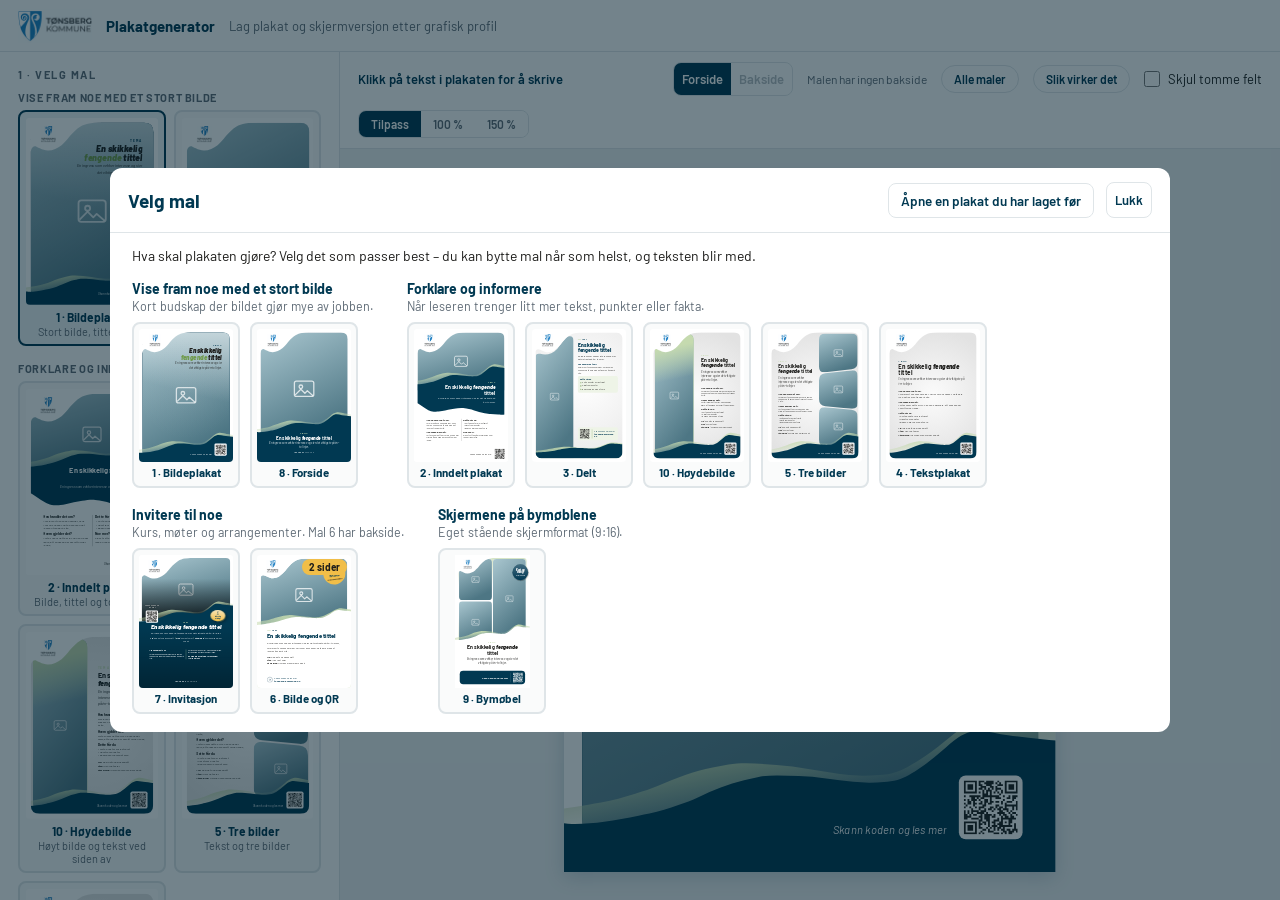
==== index.html @ aeb2f42f "Update layout styles and template configurations New templates and small changes" ====
<!DOCTYPE html>
<html lang="nb">
<head>
<meta charset="UTF-8">
<meta name="viewport" content="width=device-width, initial-scale=1.0">
<title>Plakatgenerator – Tønsberg kommune</title>
<style>
@font-face{font-family:'Barlow';font-style:normal;font-weight:300;font-display:block;src:url([data-uri]) format('woff2')}
@font-face{font-family:'Barlow';font-style:italic;font-weight:300;font-display:block;src:url([data-uri]) format('woff2')}
@font-face{font-family:'Barlow';font-style:normal;font-weight:400;font-display:block;src:url([data-uri]) format('woff2')}
@font-face{font-family:'Barlow';font-style:italic;font-weight:400;font-display:block;src:url([data-uri]) format('woff2')}
@font-face{font-family:'Barlow';font-style:normal;font-weight:500;font-display:block;src:url([data-uri]) format('woff2')}
@font-face{font-family:'Barlow';font-style:italic;font-weight:500;font-display:block;src:url([data-uri]) format('woff2')}
@font-face{font-family:'Barlow';font-style:normal;font-weight:600;font-display:block;src:url([data-uri]) format('woff2')}
@font-face{font-family:'Barlow';font-style:italic;font-weight:600;font-display:block;src:url([data-uri]) format('woff2')}
@font-face{font-family:'Barlow';font-style:normal;font-weight:700;font-display:block;src:url([data-uri]) format('woff2')}
@font-face{font-family:'Barlow';font-style:italic;font-weight:700;font-display:block;src:url([data-uri]) format('woff2')}
@font-face{font-family:'Barlow';font-style:normal;font-weight:800;font-display:block;src:url([data-uri]) format('woff2')}
@font-face{font-family:'Barlow';font-style:italic;font-weight:800;font-display:block;src:url([data-uri]) format('woff2')}
@font-face{font-family:'Barlow';font-style:normal;font-weight:900;font-display:block;src:url([data-uri]) format('woff2')}
@font-face{font-family:'Barlow';font-style:italic;font-weight:900;font-display:block;src:url([data-uri]) format('woff2')}
</style>
<style>
*,*::before,*::after{box-sizing:border-box;margin:0;padding:0}
:root{
  --navy:#013952;--ink:#1d1d1b;--muted:#5f6b76;--line:#dfe5e8;
  --ui-bg:#eef1f2;--font:'Barlow',system-ui,sans-serif;
}
html,body{height:100%}
body{font-family:var(--font);color:var(--ink);background:var(--ui-bg);display:flex;flex-direction:column}

/* ───────── UI ───────── */
header.top{height:52px;flex-shrink:0;background:#fff;border-bottom:1px solid var(--line);display:flex;align-items:center;gap:14px;padding:0 18px}
header.top img{height:34px}
header.top .t{font-weight:700;font-size:15px;color:var(--navy)}
header.top .s{font-size:13px;color:var(--muted)}
.app{flex:1;display:grid;grid-template-columns:340px 1fr;min-height:0}
aside{background:#fff;border-right:1px solid var(--line);overflow-y:auto}
.sec{padding:16px 18px;border-bottom:1px solid var(--line)}
.sec h2{font-size:11px;font-weight:700;letter-spacing:.14em;text-transform:uppercase;color:var(--muted);margin-bottom:10px}
.tpls{display:grid;grid-template-columns:minmax(0,1fr) minmax(0,1fr);gap:8px}
.tplbtn{min-width:0;border:2px solid var(--line);border-radius:8px;background:#fafbfb;cursor:pointer;padding:6px;display:flex;flex-direction:column;align-items:center;gap:5px;font-family:var(--font)}
.tplbtn:hover{border-color:#9fb3bd}
.tplbtn.on{border-color:var(--navy);background:#eef4f7}
.tplbtn .thumb{width:100%;position:relative;overflow:hidden;pointer-events:none;border-radius:4px}
.page{text-align:left;line-height:normal;letter-spacing:normal;white-space:normal}
.tplbtn .lbl{font-size:12px;font-weight:700;color:var(--navy)}
.tplbtn .sub{font-size:11px;color:var(--muted);margin-top:-4px}
.tpls .grp{grid-column:1/-1;font-size:11px;font-weight:700;color:var(--muted);text-transform:uppercase;letter-spacing:.06em;margin:8px 0 -2px}
.tpls .grp:first-child{margin-top:0}
.sider{position:absolute;right:4px;top:4px;background:#f1be48;color:#1d1d1b;font-size:10px;font-weight:700;border-radius:999px;padding:2px 7px;z-index:2}
#start .mbox{width:min(1060px,100%)}
#start .mhead b{font-size:19px}
.sgrps{display:flex;flex-wrap:wrap;gap:6px 34px;padding:4px 22px 6px}
.sgrp h3{margin:12px 0 1px;font-size:14px;color:var(--navy)}
.sgrp p{margin:0 0 8px;font-size:12.5px;color:var(--muted)}
.srow{display:flex;gap:10px;flex-wrap:wrap}
.skort{width:108px;border:2px solid var(--line);border-radius:8px;background:#fafbfb;cursor:pointer;padding:5px 5px 6px;display:flex;flex-direction:column;align-items:center;gap:4px;font-family:var(--font);position:relative}
.skort:hover,.skort:focus-visible{border-color:var(--navy)}
.skort .thumb{width:100%;position:relative;overflow:hidden;pointer-events:none;border-radius:4px}
.skort .lbl{font-size:11.5px;font-weight:700;color:var(--navy);text-align:center;line-height:1.2}
.skort .sub{display:none}
.sbody{overflow:auto;padding-bottom:12px}
.sintro{padding:14px 22px 0;font-size:14px;color:var(--ink);margin:0}
.apnelnk{font-family:var(--font);font-size:13.5px;font-weight:600;color:var(--navy);border:1.5px solid var(--line);border-radius:8px;padding:8px 12px;cursor:pointer;background:#fff;white-space:nowrap}
.apnelnk:hover,.apnelnk:focus-within{border-color:var(--navy)}
#bytt{position:fixed;z-index:40;display:none;background:var(--navy);color:#fff;border:0;border-radius:999px;padding:9px 16px;font-family:var(--font);font-size:14px;font-weight:700;cursor:pointer;box-shadow:0 6px 18px rgba(0,0,0,.25)}
#bytt.on{display:flex}
#bytt{gap:4px;padding:5px;background:var(--navy);border-radius:999px}
#bytt button{background:none;border:0;color:#fff;font-family:var(--font);font-size:14px;font-weight:700;padding:6px 12px;border-radius:999px;cursor:pointer}
#bytt button:hover,#bytt button:focus-visible{background:rgba(255,255,255,.18)}
#juster{position:fixed;z-index:41;display:none;align-items:center;gap:10px;background:#fff;border-radius:999px;padding:7px 8px 7px 16px;box-shadow:0 6px 18px rgba(0,0,0,.25);font-size:13px;color:var(--ink)}
#juster.on{display:flex}
#juster input{width:130px}
#juster .btn{padding:6px 14px}
.stage.justerer .klikkbilde{cursor:grab}
.stage.justerer.drar .klikkbilde{cursor:grabbing}
.stage.justerer .page .box,.stage.justerer .page .ed{pointer-events:none}
.sidehint{font-size:12px;color:var(--muted);white-space:nowrap}
.seg button:disabled{opacity:.45;cursor:not-allowed}
.startvalg{display:grid;grid-template-columns:1fr 1fr;gap:12px;padding:14px 18px 4px}
.startvalg .sv{border:2px solid var(--line);border-radius:10px;padding:14px 16px;background:#fafbfb;font-family:var(--font);text-align:left;cursor:pointer;display:block}
.startvalg .sv:hover,.startvalg .sv:focus-within{border-color:var(--navy)}
.startvalg .sv b{display:block;color:var(--navy);font-size:15px;margin-bottom:3px}
.startvalg .sv span{font-size:13px;color:var(--muted)}
.startvalg .sv.aktiv{border-color:var(--navy);background:#fff}
.sidetabs{display:none;white-space:nowrap}
.sidetabs.on{display:flex}
.qrforklar{font-size:12.5px;color:var(--muted);margin:-2px 0 10px;line-height:1.45}
.qrapner{font-size:12.5px;color:var(--navy);margin:-6px 0 10px;word-break:break-all}
.ogsa{display:none;margin-top:10px;padding:10px 12px;background:#eef4e7;border-radius:8px;font-size:13px}
.ogsa.on{display:block}
.ogsa .btn{margin-top:6px;width:100%}
.upl.velg input{pointer-events:none}
.seg{display:flex;border:1.5px solid var(--line);border-radius:8px;overflow:hidden}
.seg button{flex:1;border:0;background:#fff;padding:8px;font-family:var(--font);font-size:13px;font-weight:600;color:var(--muted);cursor:pointer}
.seg button.on{background:var(--navy);color:#fff}
.f{display:flex;flex-direction:column;gap:4px;margin-bottom:11px}
.f:last-child{margin-bottom:0}
.f label{font-size:13px;font-weight:600;color:var(--navy);display:flex;justify-content:space-between;gap:8px}
.f label .h{font-weight:400;color:var(--muted);font-size:12px}
.f input[type=text],.f textarea{border:1.5px solid var(--line);border-radius:7px;padding:8px 10px;font-family:var(--font);font-size:14px;color:var(--ink);resize:vertical;width:100%}
.f input:focus,.f textarea:focus{outline:none;border-color:var(--navy)}
.f.hide{display:none}
.chk{display:flex;align-items:center;gap:8px;font-size:13px;color:var(--ink);cursor:pointer;margin-bottom:9px}
.chk input{width:16px;height:16px;accent-color:var(--navy)}
.swatches{display:flex;gap:8px}
.sw{flex:1;border:2px solid var(--line);border-radius:8px;padding:7px 4px;background:#fff;cursor:pointer;display:flex;flex-direction:column;align-items:center;gap:4px;font-family:var(--font);font-size:12px;color:var(--ink)}
.sw i{width:22px;height:22px;border-radius:50%;display:block}
.sw.on{border-color:var(--navy)}
.upl{border:2px dashed #c3ced3;border-radius:8px;padding:12px;text-align:center;cursor:pointer;position:relative;font-size:13px;color:var(--muted)}
.upl:hover{border-color:var(--navy)}
.upl input{position:absolute;inset:0;opacity:0;cursor:pointer}
.upl b{display:block;color:var(--navy);font-size:14px}
.upl img{max-width:100%;max-height:90px;border-radius:5px;margin-top:6px;display:none}
.upl.has img{display:inline-block}
.row2{display:flex;gap:8px}
.btn{flex:1;border:1.5px solid var(--line);background:#fff;border-radius:8px;padding:9px 8px;font-family:var(--font);font-size:13px;font-weight:600;color:var(--navy);cursor:pointer}
.btn:hover{border-color:var(--navy)}
.btn.pri{background:var(--navy);border-color:var(--navy);color:#fff;font-size:14px;padding:11px}
.btn:disabled{opacity:.5;cursor:wait}
.rng{display:flex;align-items:center;gap:8px;font-size:12px;color:var(--muted);margin-top:6px}
.imgblk{display:flex;flex-direction:column;gap:2px;margin-bottom:12px}
.imgblk.hide{display:none}
.uplh{display:block}
.upl.ex{border-color:#e0b04a;background:#fffaf0}
.upl.ex .uplh{color:#8a5a00;font-weight:600}
.imglbl{font-size:13px;font-weight:600;color:var(--navy);margin-bottom:4px}
#sec-img.hide,#sec-s2.hide,#sec-merke.hide,#sec-ikon.hide{display:none}
.ikonvalg{display:flex;gap:12px;align-items:center}
.ikonprev{width:76px;height:76px;border:1.5px solid var(--line);border-radius:8px;color:var(--navy);display:flex;align-items:center;justify-content:center;font-size:11px;color:var(--muted);text-align:center;--ikbg:#fff}
.ikonprev svg{width:100%;height:100%;color:var(--navy)}
.igrid{padding:14px 18px;overflow:auto;display:grid;grid-template-columns:repeat(auto-fill,minmax(120px,1fr));gap:10px}
.iitem{border:2px solid transparent;border-radius:8px;background:#f3f5f6;cursor:pointer;font-family:var(--font);padding:8px 6px 6px;display:flex;flex-direction:column;align-items:center;gap:4px;color:var(--navy);--ikbg:#f3f5f6}
.iitem:hover,.iitem:focus{border-color:var(--navy);outline:none}
.iitem.on{border-color:var(--navy);background:#eef4f7;--ikbg:#eef4f7}
.iitem svg{width:72px;height:72px}
.iitem span{font-size:12px;color:var(--ink);text-align:center;line-height:1.25}
.rng input{flex:1;accent-color:var(--navy)}
.bankbtn{width:100%;margin-bottom:8px;display:none}
body.har-bank .bankbtn{display:block}
.modal{position:fixed;inset:0;background:rgba(1,30,45,.55);display:none;align-items:center;justify-content:center;z-index:50;padding:24px}
.modal.on{display:flex}
.mbox{background:#fff;border-radius:12px;width:min(1000px,100%);max-height:100%;display:flex;flex-direction:column;overflow:hidden}
.mhead{display:flex;gap:12px;align-items:center;padding:14px 18px;border-bottom:1px solid var(--line)}
.mhead b{font-size:17px;color:var(--navy)}
.mhead input{flex:1;border:1.5px solid var(--line);border-radius:7px;padding:8px 10px;font-family:var(--font);font-size:14px}
.mhead .btn{flex:0 0 auto}
.mnote{padding:10px 18px 0;font-size:13px;color:var(--muted)}
.bgrid{padding:14px 18px;overflow:auto;display:grid;grid-template-columns:repeat(auto-fill,minmax(170px,1fr));gap:12px}
.bitem{border:2px solid transparent;border-radius:8px;padding:0;background:#f3f5f6;cursor:pointer;text-align:left;font-family:var(--font);overflow:hidden;display:flex;flex-direction:column}
.bitem:hover,.bitem:focus{border-color:var(--navy);outline:none}
.bitem img{width:100%;aspect-ratio:4/3;object-fit:cover;display:block;background:#dfe5e8}
.bitem span{font-size:12px;color:var(--ink);padding:6px 8px 7px;line-height:1.3;min-height:2.6em}
.bitem .tag{font-size:11px;font-weight:600;color:#8a5a00;background:#fff3d6;padding:3px 8px;min-height:0}
.bitem.hviler{opacity:.55}
.mfoot{padding:10px 18px 14px;border-top:1px solid var(--line)}
.lnk{background:none;border:0;color:var(--navy);text-decoration:underline;font-family:var(--font);font-size:13px;cursor:pointer;padding:0}
.lnk:empty{display:none}
.warn{display:none;margin:12px 18px 0;padding:10px 12px;border-radius:8px;background:#fdecea;color:#8a1f11;font-size:13px;line-height:1.4}
.warn.on{display:block}
.note{font-size:12px;color:var(--muted);line-height:1.45;margin-top:8px}

.stagecol{display:flex;flex-direction:column;min-height:0;min-width:0;position:relative}
.tips{display:none;position:absolute;left:50%;transform:translateX(-50%);top:62px;z-index:30;max-width:min(640px,90%);background:#fff8e6;border:1.5px solid #f1be48;border-radius:10px;padding:9px 12px;font-size:13.5px;color:var(--ink);box-shadow:0 6px 18px rgba(0,0,0,.12)}
.tips.on{display:block}
.tips .tip{display:flex;align-items:center;gap:10px;flex-wrap:wrap}
.tips .tip + .tip{margin-top:6px;padding-top:6px;border-top:1px solid #f3dca0}
.tips .tip span{flex:1;min-width:200px}
.tips .btn{padding:5px 12px;font-size:13px}
.tips .lukk{background:none;border:0;font-size:18px;line-height:1;color:var(--muted);cursor:pointer;padding:0 2px}
.tools{display:flex;align-items:center;gap:14px;padding:10px 18px;background:#fff;border-bottom:1px solid var(--line);flex-wrap:wrap}
.tools .hint{font-size:13px;color:var(--navy);font-weight:600;margin-right:auto}
.chk.mini{margin:0;font-size:13px}
.zoomseg button{padding:6px 12px;font-size:12px;white-space:nowrap}
.stage{flex:1;overflow:auto;display:flex;align-items:safe center;justify-content:safe center;padding:28px;min-height:0}
.proto{background:#fff3d6;color:#6b4a00;font-size:13px;padding:10px 12px;border-radius:8px;margin:12px 18px 0;line-height:1.45}
.stagewrap{position:relative;flex-shrink:0}
.stagewrap .page{position:absolute;left:0;top:0;transform-origin:0 0;box-shadow:0 8px 30px rgba(1,57,82,.18)}

/* ───────── PLAKAT ───────── */
.page{position:relative;overflow:hidden;background:#fff;font-family:'Barlow',sans-serif;color:var(--ink);-webkit-font-smoothing:antialiased}
.page.a4{width:794px;height:1123px}
.page.wide{width:1280px;height:720px}
.page.bym{width:720px;height:1280px}
.page svg.bg{position:absolute;inset:0;width:100%;height:100%;display:block}
.page .logo{position:absolute;display:block}
.page .box{position:absolute;overflow:hidden;display:flex;flex-direction:column}
.page .box.over{outline:3px dashed #d0342c;outline-offset:2px}
.page.export .box.over{outline:none}
.page .abs{position:absolute}

/* Typografi – alle mål i em, relativt til boksens grunnstørrelse */
.page .stikk{font-weight:700;font-size:.78em;letter-spacing:.24em;text-transform:uppercase;line-height:1.3;margin-bottom:.9em;display:flex;align-items:center;gap:.7em}
.page .stikk::before{content:'';width:2.2em;height:.28em;border-radius:.14em;background:var(--slor);flex-shrink:0}
.page .tittel{font-weight:800;font-size:2.7em;line-height:1.04;letter-spacing:-.01em;margin-bottom:.32em;overflow-wrap:normal;white-space:pre-line}
.page .tittel.brk{overflow-wrap:break-word}
.page .ingress{font-style:italic;font-weight:400;font-size:1.22em;line-height:1.38;margin-bottom:1em}
.page .h3{font-weight:700;font-size:1.12em;line-height:1.25;margin-bottom:.25em}
.page .p{font-size:1em;line-height:1.45;margin-bottom:.95em;white-space:pre-line}
.page .liste{margin-bottom:.95em}
.page .liste .li{position:relative;padding-left:1.35em;line-height:1.4;margin-bottom:.32em}
.page .liste .li::before{content:'';position:absolute;left:.2em;top:.48em;width:.56em;height:.56em;border-radius:50%;background:var(--slor-mork)}
.page .praktisk{margin-bottom:.95em;line-height:1.45}
.page .praktisk div{margin-bottom:.15em}
.page .praktisk b{font-weight:700}
.page .faktaboks{background:var(--slor-tint);border-radius:.9em;padding:1em 1.15em .35em;margin-bottom:1em}
.page .cta{display:flex;align-items:center;gap:.8em;margin-top:auto}
.page .cta .pil{width:2.6em;height:2.6em;border-radius:50%;border:.13em solid currentColor;display:flex;align-items:center;justify-content:center;flex-shrink:0}
.page .cta .pil svg{width:1.3em;height:1.3em}
.page .cta .ct{line-height:1.2;font-size:1.05em;min-width:0}
.page .cta .ct b{display:block;font-weight:700;font-size:1.12em;overflow-wrap:normal;word-break:normal}
.page .cta .qr{margin-left:auto;background:#fff;border-radius:.5em;padding:.4em;width:5.8em;height:5.8em;flex-shrink:0}
.page .qr svg{display:block;width:100%;height:100%}
.page .spacer{margin-top:auto;flex:1 0 1.1em}
.page.edit .ed{white-space:pre-line;cursor:text;border-radius:3px;outline:1.5px dashed transparent;outline-offset:3px;transition:outline-color .12s}
.page.edit .ed:hover{outline-color:rgba(1,57,82,.5)}
.page.edit .on-navy .ed:hover,.page.edit .qrbadge .ed:hover{outline-color:rgba(255,255,255,.75)}
.page.edit .ed:focus{outline:2px solid #3d9bd0;outline-offset:3px}
.page.edit .ed.tom{min-width:3em}
.page.edit .ed.tom::after{content:attr(data-ph);opacity:.4;white-space:pre-line;pointer-events:none}
.page.edit .liste.editing{padding-left:1.35em;line-height:1.4}
.page.edit.skjul-tomme .ed.tom:not(:focus){display:none}
.page .ctx{display:inline}
.page.edit .box{pointer-events:none}
.page.edit .box .ed,.page.edit .box .qr{pointer-events:auto}
.page.edit svg.bg .klikkbilde{cursor:pointer;transition:filter .15s}
.page.edit svg.bg .klikkbilde:hover{filter:brightness(1.07) saturate(1.05)}
.page.edit .qr,.page.edit .qrbadge,.page.edit .avatar-img{cursor:pointer}
.sec.blink{animation:blink 1.6s ease-out}
@keyframes blink{0%,40%{background:#fff3d6}100%{background:#fff}}
@media (prefers-reduced-motion:reduce){.sec.blink{animation:none;outline:3px solid #f1be48}}
.sumh{cursor:pointer;font-size:11px;font-weight:700;letter-spacing:.14em;text-transform:uppercase;color:var(--muted);margin-bottom:10px}
.sumh span{text-transform:none;letter-spacing:0;font-weight:400;font-size:12px}
details[open] .sumh{margin-bottom:12px}
.hjelpbtn{border:1.5px solid var(--line);background:#fff;border-radius:999px;padding:6px 12px;font-family:var(--font);font-size:12px;font-weight:600;color:var(--navy);cursor:pointer}
.hjelpbtn:hover{border-color:var(--navy)}
/* Forklaringslag */
.tour{position:fixed;inset:0;z-index:60;display:none}
.tour.on{display:block}
.tour .dim{position:absolute;inset:0;background:rgba(1,30,45,.55)}
.tour .kort{position:absolute;background:#fff;border-radius:12px;padding:16px 18px;max-width:300px;font-size:14px;line-height:1.45;color:var(--ink);box-shadow:0 10px 30px rgba(0,0,0,.25)}
.tour .kort b{display:block;color:var(--navy);font-size:15px;margin-bottom:4px}
.tour .ring{position:absolute;border:3px solid #f1be48;border-radius:10px;box-shadow:0 0 0 4px rgba(241,190,72,.25);pointer-events:none}
.tour .kort.pv::before{content:'';position:absolute;left:-12px;top:22px;border:12px solid transparent;border-left:0;border-right-color:#fff}
.tour .kort.ph::before{content:'';position:absolute;right:-12px;top:22px;border:12px solid transparent;border-right:0;border-left-color:#fff}
.tour .pil{position:absolute;color:#fff;font-weight:800;font-size:13px;letter-spacing:.06em;text-transform:uppercase}
.tour .kort .tsteg{display:block;font-size:11px;font-weight:700;letter-spacing:.08em;text-transform:uppercase;color:#8a6d1c;margin-bottom:6px}
.tour .kort .tpdf{display:block;margin-top:10px;padding:9px 11px 9px 12px;background:#fdf3db;border-left:4px solid #f1be48;border-radius:6px;font-size:13.5px}
.tour .kort .tpdf b{display:block;font-size:14px;margin-bottom:2px;color:var(--navy)}
.tour .kort .tknapper{display:flex;justify-content:space-between;align-items:center;margin-top:14px;gap:10px}
.tour .kort .tknapper .lnk{font-size:13px}
.tour .kort .tneste{background:#f1be48;color:#1d1d1b;border:0;border-radius:999px;padding:8px 18px;font-family:var(--font);font-size:14px;font-weight:700;cursor:pointer}
.tour .kort .tneste:focus-visible{outline:3px solid var(--navy);outline-offset:2px}
.tour .knapp{display:none;position:absolute;left:50%;bottom:48px;transform:translateX(-50%);background:#f1be48;color:#1d1d1b;border:0;border-radius:999px;padding:12px 26px;font-family:var(--font);font-size:15px;font-weight:700;cursor:pointer}
.tour .knapp:focus-visible{outline:3px solid #fff;outline-offset:3px}
.page .push{margin-top:auto}
.page mark{background:var(--slor-tint);color:inherit;font-weight:700;padding:.04em .1em;margin:0 -.04em;border-radius:.15em;box-decoration-break:clone;-webkit-box-decoration-break:clone}
.page .p.slutt{font-weight:700}
.page .tittel.m{font-size:1.7em;line-height:1.15;margin-bottom:.7em}
.page .merknad{position:absolute;font-weight:700;font-size:19px;line-height:1.2;color:#1d1d1b;transform:rotate(-11deg);transform-origin:0 0}
.page .kontakt{position:absolute;display:flex;align-items:center;border-radius:20px;color:#1d1d1b;font-size:16px;line-height:1.4}
.page .kontakt .kt{min-width:0}
.page .avatar{position:absolute;border-radius:50%}
.page .avatar-img{position:absolute;display:block}
.page .cta.bar .skille,.page .cta.kort .skille{width:.1em;align-self:stretch;background:currentColor;opacity:.55;margin:.15em .2em}
.page .cta.bar .ct{font-size:1.25em;line-height:1.25}
.page .cta.bar .ct b{display:inline;font-size:1.08em}
.page .cta.kort{background:var(--slor-tint);border-radius:.9em;padding:.9em 1.1em;gap:1em}
.page .cta.kort .qr{margin-left:0;width:5.2em;height:5.2em;padding:0;background:transparent}
.page .cta.kort .skille{background:var(--slor-mork);opacity:1}
.page .cols{display:flex;gap:1.5em;margin-bottom:.8em}
.page .cols .col{flex:1;min-width:0;display:flex;flex-direction:column}
.page .cols .col.div{border-left:.12em solid var(--slor-mork);padding-left:1.5em}
.page .cols .col > :last-child{margin-bottom:0}
.page .tittel.xl{font-size:3.1em}

/* Fargevarianter */
.page .on-navy{color:#fff}
.page .on-navy .stikk{color:var(--slor)}
.page .on-navy .ingress{color:rgba(255,255,255,.9)}
.page .on-navy .liste .li::before{background:var(--slor)}
.page .on-light .stikk{color:var(--navy)}
.page .on-light .tittel{color:var(--navy)}
.page .on-light .h3{color:var(--navy)}
.page .on-light .cta{color:var(--navy)}

/* QR-merke (ICDP-stil) */
.page .qrbadge{position:absolute;border-radius:50%;background:#f1be48;display:flex;flex-direction:column;align-items:center;justify-content:center;gap:6%;transform:rotate(-7deg);color:#1d1d1b}
.page .qrbadge .qr{width:47%;height:47%}
.page .qrbadge .qr svg path{fill:#013952}
.page .qrbadge span{font-weight:800;font-size:var(--qfs);letter-spacing:.02em;line-height:1}
/* 7 · Invitasjon (fra designerens InDesign-fil mal1_invitasjon) */
.page .tem{font-style:inherit}
.page .inv7{color:#fff;text-align:center}
.page .inv7 .stikk{display:block;color:var(--slor);font-weight:700;font-size:.8667em;letter-spacing:.3em;text-transform:uppercase;line-height:1.3;margin:0 0 .05em}
.page .inv7 .stikk::before{display:none}
.page .inv7 .tittel{font-weight:900;font-style:italic;font-size:3.2em;line-height:1.08;letter-spacing:0;margin:0 0 .22em;color:#fff}
.page .inv7 .tittel .tem{font-weight:inherit}
.page .inv7 .ingress{font-style:italic;font-weight:400;font-size:1.333em;line-height:1.54;margin:0;color:#fff}
.page .dline7{font-size:1em;line-height:1.4;white-space:normal;color:#fff}
.page.edit .dline7.editing{white-space:normal}
.page .dline7 b{font-weight:700}
.page .dline7 .sep{color:var(--slor);font-weight:700;margin:0 .55em}
.page .body7{height:100%;column-count:2;column-gap:37.8px;text-align:left;color:#fff;column-fill:balance}
.page .body7 .bi{font-weight:700;font-style:italic;font-size:1.091em;line-height:1.2;margin-bottom:.71em}
.page .body7 .p{font-weight:500;font-size:1em;line-height:1.2;margin-bottom:.77em}
.page .body7 > :last-child{margin-bottom:0}
.page .rule7{position:absolute;left:calc(50% - .67px);top:0;width:1.33px;background:var(--slor)}
.page .fot7{position:absolute;left:0;right:0;text-align:center;color:#fff;font-size:16px;letter-spacing:.15em;text-transform:uppercase;line-height:1}
.page .fot7 .m{font-weight:500}.page .fot7 .l{font-weight:300}
.page .qrt7{text-align:center;color:#fff;font-style:italic;font-size:1em;line-height:1.08;text-shadow:0 0 10px rgba(0,0,0,.55),0 0 3px rgba(0,0,0,.35)}
.page .qrt7 b{font-weight:700}
.page .qrbox7{position:absolute;background:#fff;border-radius:11.3px;padding:7px}
.page .qrbox7 svg{display:block;width:100%;height:100%}
.page .merke7{position:absolute;transform-origin:50% 50%;color:var(--navy);text-align:center}
.page .merke7 .mt{font-weight:900;font-style:italic;font-size:14.2px;line-height:15.6px;letter-spacing:.02em;white-space:pre-line}
.page.edit.skjul-tomme .merke7.tom{display:none}
/* 8 · Forside (fra designerens InDesign-fil mal2_standard_forside) */
.page .fs8{color:#fff;text-align:center}
.page .fs8 .stikk{display:block;color:var(--slor);font-weight:700;font-size:1em;letter-spacing:.3em;text-transform:uppercase;line-height:1.3;margin:0 0 .35em}
.page .fs8 .stikk::before{display:none}
.page .fs8 .tittel{font-weight:700;font-style:normal;font-size:2em;line-height:1.133;letter-spacing:0;margin:0 0 .08em;color:#fff}
.page .fs8 .tittel .tem{font-weight:900;font-style:italic}
.page .fs8 .ingress{font-style:italic;font-weight:400;font-size:1.2em;line-height:1.3;margin:0;color:#fff}
.page .fot8{position:absolute;left:0;right:0;text-align:center;color:#fff;font-size:14.67px;letter-spacing:.1em;text-transform:uppercase;line-height:1}
.page .fot8 .m{font-weight:500}.page .fot8 .l{font-weight:300}
/* 1 · Bildeplakat (fra designerens InDesign-fil mal3_bildeplakat) */
.page .bp1{text-align:right;color:#1d1d1b}
.page .bp1 .stikk{display:block;color:var(--navy);font-weight:700;font-size:1em;letter-spacing:.3em;text-transform:uppercase;line-height:1.2;margin:0 0 .43em}
.page .bp1 .stikk::before{display:none}
.page .bp1 .tittel{font-weight:900;font-style:italic;font-size:2.667em;line-height:1.02;letter-spacing:0;margin:0}
.page .bp1 .tittel .tem{font-weight:inherit;color:var(--slor-mork)}
.page .bp1 .ingress{font-style:italic;font-weight:400;font-size:1.2em;line-height:1.556;margin:.17em 0 0}
.page .bp1.mork{color:#fff}.page .bp1.mork .stikk{color:var(--slor)}.page .bp1.mork .tittel .tem{color:var(--slor)}
.page .qrt1{text-align:right;color:#fff;font-style:italic;font-size:1em;line-height:1.0833}
.page .qrt1 b{font-weight:700}
/* 9 · Bymøbel (fra designerens InDesign-fil mal4_bymøblene) */
.page .bym9{text-align:center;color:#1d1d1b}
.page .bym9 .stikk{display:block;color:var(--slor);font-weight:700;font-size:1em;letter-spacing:.3em;text-transform:uppercase;line-height:1.2;margin:0 0 .26em}
.page .bym9 .stikk::before{display:none}
.page .bym9 .tittel{font-weight:700;font-style:normal;font-size:2.35em;line-height:1.1;letter-spacing:0;margin:0}
.page .bym9 .tittel .tem{font-weight:900;font-style:italic}
.page .bym9 .ingress{font-style:italic;font-weight:400;font-size:1.275em;line-height:1.55;margin:.13em 0 0}
.page .bym9.mork{color:#fff}
.page .ctat9{text-align:right;color:#fff;font-size:1em;line-height:1.2;white-space:pre-line}
.page .ctat9 b{font-weight:700;font-size:1em;display:block}
.page .ctat9 .sm{font-size:.694em;line-height:1.2;font-weight:400;display:block;margin-top:-1.5px}
.page .ctat9.mork{color:#1d1d1b}
.page .pill9{position:absolute;height:34px;display:flex;align-items:center;padding:0 16.5px;background:#fff;border:1.1px solid var(--slor);border-radius:17px;box-shadow:2px 5px 7px rgba(0,0,0,.3);font-size:12px;color:#666;white-space:nowrap;letter-spacing:.02em}
.page .merke9{color:#fff;text-align:center;align-items:center;justify-content:center}
.page .merke9 .mt9{font-weight:900;font-style:italic;font-size:1em;line-height:1.027;white-space:pre-line}
.page .merke9 .mtx9{font-weight:500;font-size:.577em;line-height:1.113;margin-top:.4em;white-space:pre-line}
.page .qr9{position:absolute}.page .qr9 svg{display:block;width:100%;height:100%}
/* 10 · Tekstplakat (fra designerens InDesign-fil mal5_tekstplakat) */
.page .tp10{color:#1d1d1b;text-align:left}
.page .tp10 .stikk{display:block;color:var(--navy);font-weight:700;font-size:1em;letter-spacing:.3em;text-transform:uppercase;line-height:1.2;margin:0 0 .43em}
.page .tp10 .stikk::before{display:none}
.page .tp10 .tittel{font-weight:700;font-style:normal;font-size:2.667em;line-height:1.02;letter-spacing:0;margin:0}
.page .tp10 .tittel .tem{font-weight:900;font-style:italic}
.page .tp10 .ingress{font-style:italic;font-weight:400;font-size:1.2em;line-height:1.556;margin:.315em 0 0}
.page .tp10 .gap10{height:1.6em;flex-shrink:0}
.page .tp10 .h10{font-weight:700;font-size:1.067em;line-height:1.2;margin:.71em 0 .177em}
.page .tp10 .gap10 + .h10{margin-top:0}
.page .tp10 .p10{font-size:1em;line-height:1.2;margin:0;white-space:pre-line}
.page .tp10 .liste{margin:0}
.page .tp10 .liste .li{padding-left:.756em;line-height:1.2;margin:0}
.page .tp10 .liste .li::before{content:'•';background:none;width:auto;height:auto;border-radius:0;left:.19em;top:0;color:inherit}
.page .tp10 .praktisk{margin:1.2em 0 0;line-height:1.4}
/* 5 · Tre bilder (fra designerens InDesign-fil mal7_plakat_3_bilder): som tekstplakaten, men smalere tekst og mindre brødtekst */
.page .tp10.tb5 .stikk{color:var(--slor)}
.page .tp10.tb5 .tittel{font-size:2.267em;line-height:1.059}
.page .tp10.tb5 .p10,.page .tp10.tb5 .liste,.page .tp10.tb5 .praktisk{font-size:.8em}
.page .tp10.tb5 .praktisk{margin-top:1.2em}
.page .tp10.tb5 .ingress{margin-top:.5em}
.page .tp10.tb5 .gap10{height:1.85em}
/* 11 · Inndelt plakat (fra designerens InDesign-fil mal6_inndelt_plakat) */
.page .ip11{color:#fff;text-align:right}
.page .ip11 .stikk{display:block;color:var(--slor);font-weight:700;font-size:1em;letter-spacing:.3em;text-transform:uppercase;line-height:1.2;margin:0 0 .5em}
.page .ip11 .stikk::before{display:none}
.page .ip11 .tittel{font-weight:700;font-style:normal;font-size:2.533em;line-height:1.053;letter-spacing:0;margin:0;color:#fff}
.page .ip11 .tittel .tem{font-weight:900;font-style:italic}
.page .ip11 .ingress{font-style:italic;font-weight:400;font-size:1.2em;line-height:1.556;margin:.45em 0 0;color:#fff}
.page .body7.b11{color:#1d1d1b}
.page .body7.b11 .h11{font-weight:700;font-size:1.333em;line-height:1.2;margin:.71em 0 .177em;break-after:avoid}
.page .body7.b11 > .h11:first-child{margin-top:0}
.page .body7.b11 .p11{font-size:1em;line-height:1.2;margin:0;white-space:pre-line}
.page .body7.b11 .liste{margin:0}
.page .body7.b11 .liste .li{padding-left:.945em;line-height:1.2;margin:0;break-inside:avoid}
.page .body7.b11 .liste .li::before{content:'•';background:none;width:auto;height:auto;border-radius:0;left:.24em;top:0;color:inherit}
.page .body7.b11.k3{column-count:3;column-rule:.5px solid #1d1d1b;height:auto}
.page .rule7.r11{background:#1d1d1b;width:.5px;left:calc(50% - .25px)}
.page .qrt11{text-align:right;color:#1d1d1b;font-style:italic;font-size:1em;line-height:1.0833}
.page .qrt11 b{font-weight:700}
.page .qr11{position:absolute;background:#fff;border-radius:11px;box-shadow:0 0 8px 5px #fff}
.page .qr11 svg{display:block;width:100%;height:100%}
/* Ikon fra ikonbiblioteket */
.page .ikon7{position:absolute;display:block}
.page .ikon7 svg{display:block;width:100%;height:100%}
.page.edit [data-ikon]{cursor:pointer}
.page.edit [data-ikon]:hover{outline:1.5px dashed rgba(1,57,82,.5);outline-offset:4px;border-radius:4px}
/* KI-merke */
.page .ki{position:absolute;display:flex;align-items:center;gap:6px;font-size:12px;font-weight:600;color:#fff;background:rgba(1,57,82,.62);padding:4px 9px 4px 7px;border-radius:5px}
.page .ki svg{width:15px;height:15px}
</style>
</head>
<body>
<header class="top">
  <img src="[data-uri]" alt="Tønsberg kommune">
  <span class="t">Plakatgenerator</span>
  <span class="s">Lag plakat og skjermversjon etter grafisk profil</span>
</header>

<div class="app">
<aside>
  <div class="sec">
    <h2>1 · Velg mal</h2>
    <div class="tpls" id="tpls"></div>
  </div>

  <div class="sec">
    <h2>2 · Format</h2>
    <div class="seg" id="fmtseg">
      <button data-fmt="a4" class="on">Stående A4</button>
      <button data-fmt="wide">Liggende digital 16:9</button>
      <button data-fmt="bym">Bymøbel-skjerm 9:16</button>
    </div>
  </div>

  <div class="warn" id="warn">Noe av teksten får ikke plass, selv med minste skriftstørrelse. Kort ned feltene som er markert med rød stiplet ramme i forhåndsvisningen.</div>

  <div class="sec" id="sec-img">
    <h2>3 · Bilde</h2>
    <div class="imgblk" data-n="0">
      <div class="imglbl">Bilde 1</div>
      <div class="upl"><input type="file" accept="image/*"><b>Last opp bilde</b><span class="uplh">JPG eller PNG</span><br><img alt=""></div>
      <div class="rng">Utsnitt ↔<input type="range" data-a="fx" min="0" max="100"></div>
      <div class="rng">Utsnitt ↕<input type="range" data-a="fy" min="0" max="100"></div>
      <div class="rng">Zoom<input type="range" data-a="z" min="1" max="3" step="0.05" value="1"></div>
      <div class="row2" style="margin-top:6px"><button class="btn rm">Fjern bilde</button><button class="btn eks">Bruk eksempelbilde</button></div>
    </div>
    <div class="imgblk" data-n="1">
      <div class="imglbl">Bilde 2</div>
      <div class="upl"><input type="file" accept="image/*"><b>Last opp bilde</b><span class="uplh">JPG eller PNG</span><br><img alt=""></div>
      <div class="rng">Utsnitt ↔<input type="range" data-a="fx" min="0" max="100"></div>
      <div class="rng">Utsnitt ↕<input type="range" data-a="fy" min="0" max="100"></div>
      <div class="rng">Zoom<input type="range" data-a="z" min="1" max="3" step="0.05" value="1"></div>
      <div class="row2" style="margin-top:6px"><button class="btn rm">Fjern bilde</button><button class="btn eks">Bruk eksempelbilde</button></div>
    </div>
    <div class="imgblk" data-n="4">
      <div class="imglbl">Bilde 3</div>
      <div class="upl"><input type="file" accept="image/*"><b>Last opp bilde</b><span class="uplh">JPG eller PNG</span><br><img alt=""></div>
      <div class="rng">Utsnitt ↔<input type="range" data-a="fx" min="0" max="100"></div>
      <div class="rng">Utsnitt ↕<input type="range" data-a="fy" min="0" max="100"></div>
      <div class="rng">Zoom<input type="range" data-a="z" min="1" max="3" step="0.05" value="1"></div>
      <div class="row2" style="margin-top:6px"><button class="btn rm">Fjern bilde</button><button class="btn eks">Bruk eksempelbilde</button></div>
    </div>
    <label class="chk" style="margin-top:10px"><input type="checkbox" id="ki"> Merk som KI-generert bilde</label>
  </div>

  <div class="sec" id="sec-slor">
    <h2>4 · Slørfarge</h2>
    <div class="swatches" id="swatches"></div>
    <label class="chk" id="morkrad" style="margin-top:12px"><input type="checkbox" id="mork"> <span id="morktxt"></span></label>
  </div>

  <div class="sec" id="sec-s2">
    <h2>Side 2 (bakside)</h2>
    <label class="chk"><input type="checkbox" id="side2"> Lag side 2 – PDF-en blir tosidig</label>
    <div id="s2body">
      <div class="seg" id="sideseg" style="margin-bottom:14px"><button data-side="1">Vis side 1</button><button data-side="2">Vis side 2</button></div>
      <div class="f"><label>Tittel</label><input type="text" id="s2Tittel"></div>
      <div class="f"><label>Underoverskrift 1</label><input type="text" id="s2Ut1"></div>
      <div class="f"><label>Tekst 1</label><textarea id="s2Tx1" rows="4"></textarea></div>
      <div class="f"><label>Underoverskrift 2</label><input type="text" id="s2Ut2"></div>
      <div class="f"><label>Tekst 2</label><textarea id="s2Tx2" rows="3"></textarea></div>
      <div class="f"><label>Tekst 3</label><textarea id="s2Tx3" rows="2"></textarea></div>
      <div class="f"><label>Avslutning <span class="h">vises i fet skrift</span></label><input type="text" id="s2Slutt"></div>
      <p class="note" style="margin:-4px 0 12px">Skriv <b>**slik**</b> for å utheve ord med farge.</p>
      <div class="imgblk" data-n="2">
        <div class="imglbl">Illustrasjon øverst</div>
      <div class="upl"><input type="file" accept="image/*"><b>Last opp bilde</b><span class="uplh">JPG eller PNG</span><br><img alt=""></div>
        <div class="row2" style="margin-top:6px"><button class="btn rm">Fjern</button><button class="btn eks">Bruk eksempel</button></div>
      </div>
      <div class="f"><label>Merknad med pil <span class="h">kort setning</span></label><input type="text" id="s2Merknad"></div>
      <div class="f"><label>Kontaktboks</label><textarea id="s2Kontakt" rows="2"></textarea></div>
      <div class="imgblk" data-n="3">
        <div class="imglbl">Person i kontaktboksen</div>
        <div class="upl"><input type="file" accept="image/png,image/*"><b>Last opp bilde</b><span class="uplh">PNG med gjennomsiktig bakgrunn</span><br><img alt=""></div>
        <div class="row2" style="margin-top:6px"><button class="btn rm">Fjern</button><button class="btn eks">Bruk eksempel</button></div>
      </div>
    </div>
  </div>

  <div class="sec" id="sec-ikon">
    <h2>Ikon</h2>
    <p class="note" id="ikonnote" style="margin:0 0 10px"></p>
    <div class="ikonvalg">
      <div class="ikonprev" id="ikonprev" aria-hidden="true"></div>
      <div style="flex:1;display:flex;flex-direction:column;gap:6px">
        <button class="btn" id="velgikon">Velg ikon</button>
        <button class="btn" id="fjernikon">Fjern ikon</button>
      </div>
    </div>
  </div>

  <div class="sec" id="sec-merke">
    <h2 id="merkeh">Gult merke</h2>
    <div class="f" data-k="merke"><label>Tekst i merket <span class="h">tøm feltet for å fjerne merket</span></label><textarea id="merke" rows="2"></textarea></div>
    <div class="f" data-k="merkeTx"><label>Kort tekst under</label><textarea id="merkeTx" rows="2"></textarea></div>
  </div>

  <div class="sec" id="sec-qr">
    <h2>5 · Lenke og QR-kode</h2>
    <p class="qrforklar">QR-koden er en strekkode for mobilen. Skriv inn nettsiden folk skal komme til, for eksempel et påmeldingsskjema eller en side på kommunens nettsted. Siden må finnes fra før – generatoren lager den ikke.</p>
    <div class="f"><label>Nettsiden QR-koden skal åpne</label><input type="text" id="urlqr" placeholder="f.eks. tonsberg.kommune.no/kurs"></div>
    <p class="qrapner" id="qrapner"></p>
    <label class="chk"><input type="checkbox" id="qr" checked> Vis QR-kode på plakaten</label>
    <label class="chk" id="visurlrad"><input type="checkbox" id="visurl" checked> Skriv adressen som tekst også</label>
    <div class="f" data-k="qrTekst" id="f-qrtekst"><label>Tekst i QR-merket</label><input type="text" id="qrTekst"></div>
  </div>

  <div class="sec">
    <h2>6 · Last ned</h2>
    <button class="btn pri" id="dlpdf" style="width:100%">Last ned PDF</button>
    <div style="height:8px"></div>
    <div class="row2"><button class="btn" id="dlpng">Last ned PNG</button></div>
    <p class="note" id="dlnote"></p>
    <div class="ogsa" id="ogsa">Skal plakaten også vises på en infoskjerm?<button class="btn" id="dlwide">Last ned skjermversjon (16:9)</button></div>
  </div>

  <div class="sec">
    <details id="alletekst"><summary class="sumh">Alle tekstfelt <span>(teksten skriver du vanligvis rett i plakaten)</span></summary>
    <div class="f" data-k="stikk"><label>Tema / stikktittel <span class="h">1–3 ord</span></label><input type="text" id="stikk"></div>
    <div class="f" data-k="tittel"><label>Tittel <span class="h">maks ca. 8 ord</span></label><textarea id="tittel" rows="2"></textarea></div>
    <div class="f" data-k="ingress"><label>Ingress <span class="h">1–2 setninger</span></label><textarea id="ingress" rows="2"></textarea></div>
    <div class="f" data-k="ut1"><label>Underoverskrift 1</label><input type="text" id="ut1"></div>
    <div class="f" data-k="tx1"><label>Brødtekst 1</label><textarea id="tx1" rows="4"></textarea></div>
    <div class="f" data-k="pTittel"><label>Overskrift over punktliste</label><input type="text" id="pTittel"></div>
    <div class="f" data-k="punkter"><label>Punktliste <span class="h">ett punkt per linje</span></label><textarea id="punkter" rows="3"></textarea></div>
    <div class="f" data-k="ut2"><label>Underoverskrift 2</label><input type="text" id="ut2"></div>
    <div class="f" data-k="tx2"><label>Brødtekst 2</label><textarea id="tx2" rows="3"></textarea></div>
    <div class="f" data-k="pIntro"><label>Innledning til punktlista <span class="h">valgfri</span></label><textarea id="pIntro" rows="2"></textarea></div>
    <div class="f" data-k="ut3"><label>Underoverskrift 3</label><input type="text" id="ut3"></div>
    <div class="f" data-k="tx3"><label>Brødtekst 3</label><textarea id="tx3" rows="3"></textarea></div>
    <div class="f" data-k="praktisk"><label>Praktisk informasjon <span class="h">«Tid: …» per linje</span></label><textarea id="praktisk" rows="3"></textarea></div>
    <div class="f" data-k="cta"><label>Lenketekst / tekst ved QR-koden</label><textarea id="cta" rows="2"></textarea></div>
    <div class="f" data-k="bs1"><label>Stikkord på bilde 1 <span class="h">valgfritt</span></label><input type="text" id="bs1"></div>
    <div class="f" data-k="bs2"><label>Stikkord på bilde 2 <span class="h">valgfritt</span></label><input type="text" id="bs2"></div>
    <div class="f" data-k="bs3"><label>Stikkord på bilde 3 <span class="h">valgfritt</span></label><input type="text" id="bs3"></div>
    <div class="f" data-k="url"><label>Nettadresse <span class="h">brukes også i QR-koden</span></label><input type="text" id="url"></div>
    <div class="f" data-k="avslutt"><label>Avsluttende setning</label><textarea id="avslutt" rows="2"></textarea></div>
    </details>
  </div>

  <div class="sec">
    <h2>Fortsett på en plakat</h2>
    <label class="btn" style="text-align:center;display:block">Åpne en plakat du har laget før<input type="file" accept=".pdf,.json" id="load" style="display:none"></label>
    <p class="note">PDF-er du laster ned herfra kan åpnes igjen, så kan du redigere videre.</p>
  </div>
</aside>

<div class="stagecol">
<div class="tools">
  <span class="hint">Klikk på tekst i plakaten for å skrive</span>
  <div class="seg sidetabs" id="sidetabs"><button data-side="1">Forside</button><button data-side="2">Bakside</button></div><span class="sidehint" id="sidehint"></span>
  <button class="hjelpbtn" id="allemaler">Alle maler</button>
  <button class="hjelpbtn" id="hjelp">Slik virker det</button>
  <label class="chk mini"><input type="checkbox" id="skjultom"> Skjul tomme felt</label>
  <div class="seg zoomseg" id="zoom"><button data-z="fit" class="on">Tilpass</button><button data-z="1">100 %</button><button data-z="1.5">150 %</button></div>
</div>
<div class="tips" id="tips" role="status" aria-live="polite"></div>
<main class="stage" id="stage"><div class="stagewrap" id="wrap"></div></main>
</div>
<div class="tour" id="tour" role="dialog" aria-modal="true" aria-label="Veiledning: slik virker plakatgeneratoren">
  <div class="dim"></div>
  <div class="kort k1"><span class="tsteg">Veiledning · 3 av 3</span><b>Resten finner du her</b>Bytt mal når som helst – teksten blir med. Her velger du også format, farge og QR-kode, og laster ned.<span class="tpdf"><b>Ta vare på PDF-en</b>Den kan åpnes her igjen hvis du vil endre plakaten senere – velg «Åpne en plakat du har laget før».</span><span class="tknapper"><button class="lnk" data-t="tilbake">Tilbake</button><button class="tneste" data-t="neste">Kom i gang</button></span></div>
  <div class="ring r1"></div><div class="ring r2"></div><div class="ring r3"></div>
  <div class="kort k2"><span class="tsteg">Veiledning · 1 av 3</span><b>Skriv rett i plakaten</b>Klikk på en tekst og skriv. Eksempelteksten forteller hva som passer i feltet. Grå tekst er tomme felt – de kommer ikke med på plakaten.<span class="tknapper"><button class="lnk" data-t="hopp">Hopp over</button><button class="tneste" data-t="neste">Neste</button></span></div>
  <div class="kort k3"><span class="tsteg">Veiledning · 2 av 3</span><b>Bytt eller juster bildet</b>Klikk på bildet. Velg «Bytt bilde» for bildebanken eller ditt eget, eller «Flytt og zoom» for å justere utsnittet.<span class="tknapper"><button class="lnk" data-t="tilbake">Tilbake</button><button class="tneste" data-t="neste">Neste</button></span></div>
  <button class="knapp" id="tourok">Skjønner</button>
</div>
<div class="modal" id="start" role="dialog" aria-modal="true" aria-labelledby="startt">
  <div class="mbox">
    <div class="mhead"><b id="startt">Velg mal</b><span style="flex:1"></span>
      <label class="apnelnk" title="PDF-er lastet ned fra generatoren kan åpnes og redigeres videre">Åpne en plakat du har laget før<input type="file" accept=".pdf,.json" id="startapne" style="display:none"></label>
      <button class="btn" id="startlukk">Lukk</button></div>
    <div class="sbody">
      <p class="sintro">Hva skal plakaten gjøre? Velg det som passer best – du kan bytte mal når som helst, og teksten blir med.</p>
      <div class="sgrps" id="startgrp"></div>
    </div>
  </div>
</div>
<div id="bytt" role="toolbar" aria-label="Bilde"><button type="button" id="byttbilde">Bytt bilde</button><button type="button" id="byttjuster">Flytt og zoom</button></div>
<div id="juster" role="toolbar" aria-label="Juster bildet"><span>Dra i bildet for å flytte det</span><label style="display:flex;align-items:center;gap:6px">Zoom<input type="range" id="justerz" min="1" max="3" step="0.02"></label><button class="btn pri" id="justerok">Ferdig</button></div>
<div class="modal" id="kispm" role="dialog" aria-modal="true" aria-labelledby="kispmt">
  <div class="mbox" style="width:min(420px,100%);padding:22px 22px 18px">
    <b id="kispmt" style="font-size:17px">Er bildet laget med KI?</b>
    <p class="note" style="margin:8px 0 16px">Bilder som er laget eller tydelig endret med kunstig intelligens skal merkes. Svarer du ja, får plakaten merket «KI-generert bilde».</p>
    <div class="row2"><button class="btn pri" id="kija">Ja, KI-generert</button><button class="btn" id="kinei">Nei</button></div>
  </div>
</div>
<div class="modal" id="ikonvelger" role="dialog" aria-modal="true" aria-label="Ikonbibliotek">
  <div class="mbox">
    <div class="mhead">
      <b>Ikonbibliotek</b>
      <input type="search" id="ikonsok" placeholder="Søk etter ikon">
      <button class="btn" id="ikonlukk">Lukk</button>
    </div>
    <p class="mnote" id="ikonantall"></p>
    <div class="igrid" id="ikongrid"></div>
  </div>
</div>
<div class="modal" id="bank" role="dialog" aria-modal="true" aria-label="Bildebank">
  <div class="mbox">
    <div class="mhead">
      <b>Velg bilde</b>
      <input type="search" id="banksok" placeholder="Søk i bildebanken">
      <label class="btn pri" style="flex:0 0 auto">Last opp eget bilde<input type="file" accept="image/*" id="bankopp" style="display:none"></label>
      <button class="btn" id="banklukk">Lukk</button>
    </div>
    <p class="mnote" id="banknote"></p>
    <div class="bgrid" id="bankgrid"></div>
    <div class="mfoot"><button class="lnk" id="bankhvile"></button></div>
  </div>
</div>
</div>

<script>!function(t,e){"object"==typeof exports&&"undefined"!=typeof module?e(exports):"function"==typeof define&&define.amd?define(["exports"],e):e((t="undefined"!=typeof globalThis?globalThis:t||self).htmlToImage={})}(this,(function(t){"use strict";function e(t,e,n,r){return new(n||(n=Promise))((function(i,o){function u(t){try{a(r.next(t))}catch(t){o(t)}}function c(t){try{a(r.throw(t))}catch(t){o(t)}}function a(t){var e;t.done?i(t.value):(e=t.value,e instanceof n?e:new n((function(t){t(e)}))).then(u,c)}a((r=r.apply(t,e||[])).next())}))}function n(t,e){var n,r,i,o,u={label:0,sent:function(){if(1&i[0])throw i[1];return i[1]},trys:[],ops:[]};return o={next:c(0),throw:c(1),return:c(2)},"function"==typeof Symbol&&(o[Symbol.iterator]=function(){return this}),o;function c(c){return function(a){return function(c){if(n)throw new TypeError("Generator is already executing.");for(;o&&(o=0,c[0]&&(u=0)),u;)try{if(n=1,r&&(i=2&c[0]?r.return:c[0]?r.throw||((i=r.return)&&i.call(r),0):r.next)&&!(i=i.call(r,c[1])).done)return i;switch(r=0,i&&(c=[2&c[0],i.value]),c[0]){case 0:case 1:i=c;break;case 4:return u.label++,{value:c[1],done:!1};case 5:u.label++,r=c[1],c=[0];continue;case 7:c=u.ops.pop(),u.trys.pop();continue;default:if(!(i=u.trys,(i=i.length>0&&i[i.length-1])||6!==c[0]&&2!==c[0])){u=0;continue}if(3===c[0]&&(!i||c[1]>i[0]&&c[1]<i[3])){u.label=c[1];break}if(6===c[0]&&u.label<i[1]){u.label=i[1],i=c;break}if(i&&u.label<i[2]){u.label=i[2],u.ops.push(c);break}i[2]&&u.ops.pop(),u.trys.pop();continue}c=e.call(t,u)}catch(t){c=[6,t],r=0}finally{n=i=0}if(5&c[0])throw c[1];return{value:c[0]?c[1]:void 0,done:!0}}([c,a])}}}var r,i=(r=0,function(){return r+=1,"u".concat("0000".concat((Math.random()*Math.pow(36,4)<<0).toString(36)).slice(-4)).concat(r)});function o(t){for(var e=[],n=0,r=t.length;n<r;n++)e.push(t[n]);return e}function u(t,e){var n=(t.ownerDocument.defaultView||window).getComputedStyle(t).getPropertyValue(e);return n?parseFloat(n.replace("px","")):0}function c(t,e){void 0===e&&(e={});var n,r,i,o=e.width||(r=u(n=t,"border-left-width"),i=u(n,"border-right-width"),n.clientWidth+r+i),c=e.height||function(t){var e=u(t,"border-top-width"),n=u(t,"border-bottom-width");return t.clientHeight+e+n}(t);return{width:o,height:c}}var a=16384;function s(t,e){return void 0===e&&(e={}),t.toBlob?new Promise((function(n){t.toBlob(n,e.type?e.type:"image/png",e.quality?e.quality:1)})):new Promise((function(n){for(var r=window.atob(t.toDataURL(e.type?e.type:void 0,e.quality?e.quality:void 0).split(",")[1]),i=r.length,o=new Uint8Array(i),u=0;u<i;u+=1)o[u]=r.charCodeAt(u);n(new Blob([o],{type:e.type?e.type:"image/png"}))}))}function l(t){return new Promise((function(e,n){var r=new Image;r.decode=function(){return e(r)},r.onload=function(){return e(r)},r.onerror=n,r.crossOrigin="anonymous",r.decoding="async",r.src=t}))}function f(t){return e(this,void 0,void 0,(function(){return n(this,(function(e){return[2,Promise.resolve().then((function(){return(new XMLSerializer).serializeToString(t)})).then(encodeURIComponent).then((function(t){return"data:image/svg+xml;charset=utf-8,".concat(t)}))]}))}))}function h(t,r,i){return e(this,void 0,void 0,(function(){var e,o,u;return n(this,(function(n){return e="http://www.w3.org/2000/svg",o=document.createElementNS(e,"svg"),u=document.createElementNS(e,"foreignObject"),o.setAttribute("width","".concat(r)),o.setAttribute("height","".concat(i)),o.setAttribute("viewBox","0 0 ".concat(r," ").concat(i)),u.setAttribute("width","100%"),u.setAttribute("height","100%"),u.setAttribute("x","0"),u.setAttribute("y","0"),u.setAttribute("externalResourcesRequired","true"),o.appendChild(u),u.appendChild(t),[2,f(o)]}))}))}var d=function(t,e){if(t instanceof e)return!0;var n=Object.getPrototypeOf(t);return null!==n&&(n.constructor.name===e.name||d(n,e))};function v(t,e,n){var r=".".concat(t,":").concat(e),i=n.cssText?function(t){var e=t.getPropertyValue("content");return"".concat(t.cssText," content: '").concat(e.replace(/'|"/g,""),"';")}(n):function(t){return o(t).map((function(e){var n=t.getPropertyValue(e),r=t.getPropertyPriority(e);return"".concat(e,": ").concat(n).concat(r?" !important":"",";")})).join(" ")}(n);return document.createTextNode("".concat(r,"{").concat(i,"}"))}function p(t,e,n){var r=window.getComputedStyle(t,n),o=r.getPropertyValue("content");if(""!==o&&"none"!==o){var u=i();try{e.className="".concat(e.className," ").concat(u)}catch(t){return}var c=document.createElement("style");c.appendChild(v(u,n,r)),e.appendChild(c)}}var g="application/font-woff",m="image/jpeg",w={woff:g,woff2:g,ttf:"application/font-truetype",eot:"application/vnd.ms-fontobject",png:"image/png",jpg:m,jpeg:m,gif:"image/gif",tiff:"image/tiff",svg:"image/svg+xml",webp:"image/webp"};function b(t){var e=function(t){var e=/\.([^./]*?)$/g.exec(t);return e?e[1]:""}(t).toLowerCase();return w[e]||""}function y(t){return-1!==t.search(/^(data:)/)}function x(t,e){return"data:".concat(e,";base64,").concat(t)}function S(t,r,i){return e(this,void 0,void 0,(function(){var e,o;return n(this,(function(n){switch(n.label){case 0:return[4,fetch(t,r)];case 1:if(404===(e=n.sent()).status)throw new Error('Resource "'.concat(e.url,'" not found'));return[4,e.blob()];case 2:return o=n.sent(),[2,new Promise((function(t,n){var r=new FileReader;r.onerror=n,r.onloadend=function(){try{t(i({res:e,result:r.result}))}catch(t){n(t)}},r.readAsDataURL(o)}))]}}))}))}var E={};function C(t,r,i){return e(this,void 0,void 0,(function(){var e,o,u,c,a;return n(this,(function(n){switch(n.label){case 0:if(e=function(t,e,n){var r=t.replace(/\?.*/,"");return n&&(r=t),/ttf|otf|eot|woff2?/i.test(r)&&(r=r.replace(/.*\//,"")),e?"[".concat(e,"]").concat(r):r}(t,r,i.includeQueryParams),null!=E[e])return[2,E[e]];i.cacheBust&&(t+=(/\?/.test(t)?"&":"?")+(new Date).getTime()),n.label=1;case 1:return n.trys.push([1,3,,4]),[4,S(t,i.fetchRequestInit,(function(t){var e=t.res,n=t.result;return r||(r=e.headers.get("Content-Type")||""),function(t){return t.split(/,/)[1]}(n)}))];case 2:return u=n.sent(),o=x(u,r),[3,4];case 3:return c=n.sent(),o=i.imagePlaceholder||"",a="Failed to fetch resource: ".concat(t),c&&(a="string"==typeof c?c:c.message),a&&console.warn(a),[3,4];case 4:return E[e]=o,[2,o]}}))}))}function P(t){return e(this,void 0,void 0,(function(){var e;return n(this,(function(n){return"data:,"===(e=t.toDataURL())?[2,t.cloneNode(!1)]:[2,l(e)]}))}))}function R(t,r){return e(this,void 0,void 0,(function(){var e,i,o,u;return n(this,(function(n){switch(n.label){case 0:return t.currentSrc?(e=document.createElement("canvas"),i=e.getContext("2d"),e.width=t.clientWidth,e.height=t.clientHeight,null==i||i.drawImage(t,0,0,e.width,e.height),[2,l(e.toDataURL())]):(o=t.poster,u=b(o),[4,C(o,u,r)]);case 1:return[2,l(n.sent())]}}))}))}function T(t){var r;return e(this,void 0,void 0,(function(){return n(this,(function(e){switch(e.label){case 0:return e.trys.push([0,3,,4]),(null===(r=null==t?void 0:t.contentDocument)||void 0===r?void 0:r.body)?[4,L(t.contentDocument.body,{},!0)]:[3,2];case 1:return[2,e.sent()];case 2:return[3,4];case 3:return e.sent(),[3,4];case 4:return[2,t.cloneNode(!1)]}}))}))}function A(t,e){return d(e,Element)&&(function(t,e){var n=e.style;if(n){var r=window.getComputedStyle(t);r.cssText?(n.cssText=r.cssText,n.transformOrigin=r.transformOrigin):o(r).forEach((function(i){var o=r.getPropertyValue(i);if("font-size"===i&&o.endsWith("px")){var u=Math.floor(parseFloat(o.substring(0,o.length-2)))-.1;o="".concat(u,"px")}d(t,HTMLIFrameElement)&&"display"===i&&"inline"===o&&(o="block"),"d"===i&&e.getAttribute("d")&&(o="path(".concat(e.getAttribute("d"),")")),n.setProperty(i,o,r.getPropertyPriority(i))}))}}(t,e),function(t,e){p(t,e,":before"),p(t,e,":after")}(t,e),function(t,e){d(t,HTMLTextAreaElement)&&(e.innerHTML=t.value),d(t,HTMLInputElement)&&e.setAttribute("value",t.value)}(t,e),function(t,e){if(d(t,HTMLSelectElement)){var n=e,r=Array.from(n.children).find((function(e){return t.value===e.getAttribute("value")}));r&&r.setAttribute("selected","")}}(t,e)),e}function L(t,r,i){return e(this,void 0,void 0,(function(){return n(this,(function(u){return i||!r.filter||r.filter(t)?[2,Promise.resolve(t).then((function(t){return function(t,r){return e(this,void 0,void 0,(function(){return n(this,(function(e){return d(t,HTMLCanvasElement)?[2,P(t)]:d(t,HTMLVideoElement)?[2,R(t,r)]:d(t,HTMLIFrameElement)?[2,T(t)]:[2,t.cloneNode(!1)]}))}))}(t,r)})).then((function(i){return function(t,r,i){var u,c;return e(this,void 0,void 0,(function(){var e;return n(this,(function(n){switch(n.label){case 0:return e=[],0===(e=null!=(a=t).tagName&&"SLOT"===a.tagName.toUpperCase()&&t.assignedNodes?o(t.assignedNodes()):d(t,HTMLIFrameElement)&&(null===(u=t.contentDocument)||void 0===u?void 0:u.body)?o(t.contentDocument.body.childNodes):o((null!==(c=t.shadowRoot)&&void 0!==c?c:t).childNodes)).length||d(t,HTMLVideoElement)?[2,r]:[4,e.reduce((function(t,e){return t.then((function(){return L(e,i)})).then((function(t){t&&r.appendChild(t)}))}),Promise.resolve())];case 1:return n.sent(),[2,r]}var a}))}))}(t,i,r)})).then((function(e){return A(t,e)})).then((function(t){return function(t,r){return e(this,void 0,void 0,(function(){var e,i,o,u,c,a,s,l,f,h,d,v,p;return n(this,(function(n){switch(n.label){case 0:if(0===(e=t.querySelectorAll?t.querySelectorAll("use"):[]).length)return[2,t];i={},p=0,n.label=1;case 1:return p<e.length?(o=e[p],(u=o.getAttribute("xlink:href"))?(c=t.querySelector(u),a=document.querySelector(u),c||!a||i[u]?[3,3]:(s=i,l=u,[4,L(a,r,!0)])):[3,3]):[3,4];case 2:s[l]=n.sent(),n.label=3;case 3:return p++,[3,1];case 4:if((f=Object.values(i)).length){for(h="http://www.w3.org/1999/xhtml",(d=document.createElementNS(h,"svg")).setAttribute("xmlns",h),d.style.position="absolute",d.style.width="0",d.style.height="0",d.style.overflow="hidden",d.style.display="none",v=document.createElementNS(h,"defs"),d.appendChild(v),p=0;p<f.length;p++)v.appendChild(f[p]);t.appendChild(d)}return[2,t]}}))}))}(t,r)}))]:[2,null]}))}))}var N=/url\((['"]?)([^'"]+?)\1\)/g,k=/url\([^)]+\)\s*format\((["']?)([^"']+)\1\)/g,I=/src:\s*(?:url\([^)]+\)\s*format\([^)]+\)[,;]\s*)+/g;function D(t,r,i,o,u){return e(this,void 0,void 0,(function(){var e,c,a,s;return n(this,(function(n){switch(n.label){case 0:return n.trys.push([0,5,,6]),e=i?function(t,e){if(t.match(/^[a-z]+:\/\//i))return t;if(t.match(/^\/\//))return window.location.protocol+t;if(t.match(/^[a-z]+:/i))return t;var n=document.implementation.createHTMLDocument(),r=n.createElement("base"),i=n.createElement("a");return n.head.appendChild(r),n.body.appendChild(i),e&&(r.href=e),i.href=t,i.href}(r,i):r,c=b(r),a=void 0,u?[4,u(e)]:[3,2];case 1:return s=n.sent(),a=x(s,c),[3,4];case 2:return[4,C(e,c,o)];case 3:a=n.sent(),n.label=4;case 4:return[2,t.replace((l=r,f=l.replace(/([.*+?^${}()|\[\]\/\\])/g,"\\$1"),new RegExp("(url\\(['\"]?)(".concat(f,")(['\"]?\\))"),"g")),"$1".concat(a,"$3"))];case 5:return n.sent(),[3,6];case 6:return[2,t]}var l,f}))}))}function M(t){return-1!==t.search(N)}function H(t,r,i){return e(this,void 0,void 0,(function(){var e,o;return n(this,(function(n){return M(t)?(e=function(t,e){var n=e.preferredFontFormat;return n?t.replace(I,(function(t){for(;;){var e=k.exec(t)||[],r=e[0],i=e[2];if(!i)return"";if(i===n)return"src: ".concat(r,";")}})):t}(t,i),o=function(t){var e=[];return t.replace(N,(function(t,n,r){return e.push(r),t})),e.filter((function(t){return!y(t)}))}(e),[2,o.reduce((function(t,e){return t.then((function(t){return D(t,e,r,i)}))}),Promise.resolve(e))]):[2,t]}))}))}function V(t,r,i){var o;return e(this,void 0,void 0,(function(){var e,u;return n(this,(function(n){switch(n.label){case 0:return(e=null===(o=r.style)||void 0===o?void 0:o.getPropertyValue(t))?[4,H(e,null,i)]:[3,2];case 1:return u=n.sent(),r.style.setProperty(t,u,r.style.getPropertyPriority(t)),[2,!0];case 2:return[2,!1]}}))}))}function F(t,r){return e(this,void 0,void 0,(function(){return n(this,(function(e){switch(e.label){case 0:return[4,V("background",t,r)];case 1:return e.sent()?[3,3]:[4,V("background-image",t,r)];case 2:e.sent(),e.label=3;case 3:return[4,V("mask",t,r)];case 4:return e.sent()?[3,6]:[4,V("mask-image",t,r)];case 5:e.sent(),e.label=6;case 6:return[2]}}))}))}function j(t,r){return e(this,void 0,void 0,(function(){var e,i,o;return n(this,(function(n){switch(n.label){case 0:return(e=d(t,HTMLImageElement))&&!y(t.src)||d(t,SVGImageElement)&&!y(t.href.baseVal)?[4,C(i=e?t.src:t.href.baseVal,b(i),r)]:[2];case 1:return o=n.sent(),[4,new Promise((function(n,r){t.onload=n,t.onerror=r;var i=t;i.decode&&(i.decode=n),"lazy"===i.loading&&(i.loading="eager"),e?(t.srcset="",t.src=o):t.href.baseVal=o}))];case 2:return n.sent(),[2]}}))}))}function q(t,r){return e(this,void 0,void 0,(function(){var e,i;return n(this,(function(n){switch(n.label){case 0:return e=o(t.childNodes),i=e.map((function(t){return U(t,r)})),[4,Promise.all(i).then((function(){return t}))];case 1:return n.sent(),[2]}}))}))}function U(t,r){return e(this,void 0,void 0,(function(){return n(this,(function(e){switch(e.label){case 0:return d(t,Element)?[4,F(t,r)]:[3,4];case 1:return e.sent(),[4,j(t,r)];case 2:return e.sent(),[4,q(t,r)];case 3:e.sent(),e.label=4;case 4:return[2]}}))}))}var O={};function B(t){return e(this,void 0,void 0,(function(){var e,r;return n(this,(function(n){switch(n.label){case 0:return null!=(e=O[t])?[2,e]:[4,fetch(t)];case 1:return[4,n.sent().text()];case 2:return r=n.sent(),e={url:t,cssText:r},O[t]=e,[2,e]}}))}))}function z(t,r){return e(this,void 0,void 0,(function(){var i,o,u,c,a=this;return n(this,(function(s){return i=t.cssText,o=/url\(["']?([^"')]+)["']?\)/g,u=i.match(/url\([^)]+\)/g)||[],c=u.map((function(u){return e(a,void 0,void 0,(function(){var e;return n(this,(function(n){return(e=u.replace(o,"$1")).startsWith("https://")||(e=new URL(e,t.url).href),[2,S(e,r.fetchRequestInit,(function(t){var e=t.result;return i=i.replace(u,"url(".concat(e,")")),[u,e]}))]}))}))})),[2,Promise.all(c).then((function(){return i}))]}))}))}function W(t){if(null==t)return[];for(var e=[],n=t.replace(/(\/\*[\s\S]*?\*\/)/gi,""),r=new RegExp("((@.*?keyframes [\\s\\S]*?){([\\s\\S]*?}\\s*?)})","gi");;){if(null===(u=r.exec(n)))break;e.push(u[0])}n=n.replace(r,"");for(var i=/@import[\s\S]*?url\([^)]*\)[\s\S]*?;/gi,o=new RegExp("((\\s*?(?:\\/\\*[\\s\\S]*?\\*\\/)?\\s*?@media[\\s\\S]*?){([\\s\\S]*?)}\\s*?})|(([\\s\\S]*?){([\\s\\S]*?)})","gi");;){var u;if(null===(u=i.exec(n))){if(null===(u=o.exec(n)))break;i.lastIndex=o.lastIndex}else o.lastIndex=i.lastIndex;e.push(u[0])}return e}function $(t,r){return e(this,void 0,void 0,(function(){var e,i;return n(this,(function(n){return e=[],i=[],t.forEach((function(e){if("cssRules"in e)try{o(e.cssRules||[]).forEach((function(t,n){if(t.type===CSSRule.IMPORT_RULE){var o=n+1,u=B(t.href).then((function(t){return z(t,r)})).then((function(t){return W(t).forEach((function(t){try{e.insertRule(t,t.startsWith("@import")?o+=1:e.cssRules.length)}catch(e){console.error("Error inserting rule from remote css",{rule:t,error:e})}}))})).catch((function(t){console.error("Error loading remote css",t.toString())}));i.push(u)}}))}catch(o){var n=t.find((function(t){return null==t.href}))||document.styleSheets[0];null!=e.href&&i.push(B(e.href).then((function(t){return z(t,r)})).then((function(t){return W(t).forEach((function(t){n.insertRule(t,e.cssRules.length)}))})).catch((function(t){console.error("Error loading remote stylesheet",t)}))),console.error("Error inlining remote css file",o)}})),[2,Promise.all(i).then((function(){return t.forEach((function(t){if("cssRules"in t)try{o(t.cssRules||[]).forEach((function(t){e.push(t)}))}catch(e){console.error("Error while reading CSS rules from ".concat(t.href),e)}})),e}))]}))}))}function _(t){return t.filter((function(t){return t.type===CSSRule.FONT_FACE_RULE})).filter((function(t){return M(t.style.getPropertyValue("src"))}))}function G(t,r){return e(this,void 0,void 0,(function(){return n(this,(function(e){switch(e.label){case 0:if(null==t.ownerDocument)throw new Error("Provided element is not within a Document");return[4,$(o(t.ownerDocument.styleSheets),r)];case 1:return[2,_(e.sent())]}}))}))}function J(t,r){return e(this,void 0,void 0,(function(){var e;return n(this,(function(n){switch(n.label){case 0:return[4,G(t,r)];case 1:return e=n.sent(),[4,Promise.all(e.map((function(t){var e=t.parentStyleSheet?t.parentStyleSheet.href:null;return H(t.cssText,e,r)})))];case 2:return[2,n.sent().join("\n")]}}))}))}function Q(t,r){return e(this,void 0,void 0,(function(){var e,i,o,u,c;return n(this,(function(n){switch(n.label){case 0:return null==r.fontEmbedCSS?[3,1]:(i=r.fontEmbedCSS,[3,5]);case 1:return r.skipFonts?(o=null,[3,4]):[3,2];case 2:return[4,J(t,r)];case 3:o=n.sent(),n.label=4;case 4:i=o,n.label=5;case 5:return(e=i)&&(u=document.createElement("style"),c=document.createTextNode(e),u.appendChild(c),t.firstChild?t.insertBefore(u,t.firstChild):t.appendChild(u)),[2]}}))}))}function X(t,r){return void 0===r&&(r={}),e(this,void 0,void 0,(function(){var e,i,o,u;return n(this,(function(n){switch(n.label){case 0:return e=c(t,r),i=e.width,o=e.height,[4,L(t,r,!0)];case 1:return[4,Q(u=n.sent(),r)];case 2:return n.sent(),[4,U(u,r)];case 3:return n.sent(),function(t,e){var n=t.style;e.backgroundColor&&(n.backgroundColor=e.backgroundColor),e.width&&(n.width="".concat(e.width,"px")),e.height&&(n.height="".concat(e.height,"px"));var r=e.style;null!=r&&Object.keys(r).forEach((function(t){n[t]=r[t]}))}(u,r),[4,h(u,i,o)];case 4:return[2,n.sent()]}}))}))}function K(t,r){return void 0===r&&(r={}),e(this,void 0,void 0,(function(){var e,i,o,u,s,f,h,d,v;return n(this,(function(n){switch(n.label){case 0:return e=c(t,r),i=e.width,o=e.height,[4,X(t,r)];case 1:return[4,l(n.sent())];case 2:return u=n.sent(),s=document.createElement("canvas"),f=s.getContext("2d"),h=r.pixelRatio||function(){var t,e;try{e=process}catch(t){}var n=e&&e.env?e.env.devicePixelRatio:null;return n&&(t=parseInt(n,10),Number.isNaN(t)&&(t=1)),t||window.devicePixelRatio||1}(),d=r.canvasWidth||i,v=r.canvasHeight||o,s.width=d*h,s.height=v*h,r.skipAutoScale||function(t){(t.width>a||t.height>a)&&(t.width>a&&t.height>a?t.width>t.height?(t.height*=a/t.width,t.width=a):(t.width*=a/t.height,t.height=a):t.width>a?(t.height*=a/t.width,t.width=a):(t.width*=a/t.height,t.height=a))}(s),s.style.width="".concat(d),s.style.height="".concat(v),r.backgroundColor&&(f.fillStyle=r.backgroundColor,f.fillRect(0,0,s.width,s.height)),f.drawImage(u,0,0,s.width,s.height),[2,s]}}))}))}t.getFontEmbedCSS=function(t,r){return void 0===r&&(r={}),e(this,void 0,void 0,(function(){return n(this,(function(e){return[2,J(t,r)]}))}))},t.toBlob=function(t,r){return void 0===r&&(r={}),e(this,void 0,void 0,(function(){return n(this,(function(e){switch(e.label){case 0:return[4,K(t,r)];case 1:return[4,s(e.sent())];case 2:return[2,e.sent()]}}))}))},t.toCanvas=K,t.toJpeg=function(t,r){return void 0===r&&(r={}),e(this,void 0,void 0,(function(){return n(this,(function(e){switch(e.label){case 0:return[4,K(t,r)];case 1:return[2,e.sent().toDataURL("image/jpeg",r.quality||1)]}}))}))},t.toPixelData=function(t,r){return void 0===r&&(r={}),e(this,void 0,void 0,(function(){var e,i,o,u;return n(this,(function(n){switch(n.label){case 0:return e=c(t,r),i=e.width,o=e.height,[4,K(t,r)];case 1:return u=n.sent(),[2,u.getContext("2d").getImageData(0,0,i,o).data]}}))}))},t.toPng=function(t,r){return void 0===r&&(r={}),e(this,void 0,void 0,(function(){return n(this,(function(e){switch(e.label){case 0:return[4,K(t,r)];case 1:return[2,e.sent().toDataURL()]}}))}))},t.toSvg=X}));
//html-to-image.js.map
</script>
<script>//---------------------------------------------------------------------
//
// QR Code Generator for JavaScript
//
// Copyright (c) 2009 Kazuhiko Arase
//
// URL: http://www.d-project.com/
//
// Licensed under the MIT license:
//  http://www.opensource.org/licenses/mit-license.php
//
// The word 'QR Code' is registered trademark of
// DENSO WAVE INCORPORATED
//  http://www.denso-wave.com/qrcode/faqpatent-e.html
//
//---------------------------------------------------------------------

var qrcode = function() {

  //---------------------------------------------------------------------
  // qrcode
  //---------------------------------------------------------------------

  /**
   * qrcode
   * @param typeNumber 1 to 40
   * @param errorCorrectionLevel 'L','M','Q','H'
   */
  var qrcode = function(typeNumber, errorCorrectionLevel) {

    var PAD0 = 0xEC;
    var PAD1 = 0x11;

    var _typeNumber = typeNumber;
    var _errorCorrectionLevel = QRErrorCorrectionLevel[errorCorrectionLevel];
    var _modules = null;
    var _moduleCount = 0;
    var _dataCache = null;
    var _dataList = [];

    var _this = {};

    var makeImpl = function(test, maskPattern) {

      _moduleCount = _typeNumber * 4 + 17;
      _modules = function(moduleCount) {
        var modules = new Array(moduleCount);
        for (var row = 0; row < moduleCount; row += 1) {
          modules[row] = new Array(moduleCount);
          for (var col = 0; col < moduleCount; col += 1) {
            modules[row][col] = null;
          }
        }
        return modules;
      }(_moduleCount);

      setupPositionProbePattern(0, 0);
      setupPositionProbePattern(_moduleCount - 7, 0);
      setupPositionProbePattern(0, _moduleCount - 7);
      setupPositionAdjustPattern();
      setupTimingPattern();
      setupTypeInfo(test, maskPattern);

      if (_typeNumber >= 7) {
        setupTypeNumber(test);
      }

      if (_dataCache == null) {
        _dataCache = createData(_typeNumber, _errorCorrectionLevel, _dataList);
      }

      mapData(_dataCache, maskPattern);
    };

    var setupPositionProbePattern = function(row, col) {

      for (var r = -1; r <= 7; r += 1) {

        if (row + r <= -1 || _moduleCount <= row + r) continue;

        for (var c = -1; c <= 7; c += 1) {

          if (col + c <= -1 || _moduleCount <= col + c) continue;

          if ( (0 <= r && r <= 6 && (c == 0 || c == 6) )
              || (0 <= c && c <= 6 && (r == 0 || r == 6) )
              || (2 <= r && r <= 4 && 2 <= c && c <= 4) ) {
            _modules[row + r][col + c] = true;
          } else {
            _modules[row + r][col + c] = false;
          }
        }
      }
    };

    var getBestMaskPattern = function() {

      var minLostPoint = 0;
      var pattern = 0;

      for (var i = 0; i < 8; i += 1) {

        makeImpl(true, i);

        var lostPoint = QRUtil.getLostPoint(_this);

        if (i == 0 || minLostPoint > lostPoint) {
          minLostPoint = lostPoint;
          pattern = i;
        }
      }

      return pattern;
    };

    var setupTimingPattern = function() {

      for (var r = 8; r < _moduleCount - 8; r += 1) {
        if (_modules[r][6] != null) {
          continue;
        }
        _modules[r][6] = (r % 2 == 0);
      }

      for (var c = 8; c < _moduleCount - 8; c += 1) {
        if (_modules[6][c] != null) {
          continue;
        }
        _modules[6][c] = (c % 2 == 0);
      }
    };

    var setupPositionAdjustPattern = function() {

      var pos = QRUtil.getPatternPosition(_typeNumber);

      for (var i = 0; i < pos.length; i += 1) {

        for (var j = 0; j < pos.length; j += 1) {

          var row = pos[i];
          var col = pos[j];

          if (_modules[row][col] != null) {
            continue;
          }

          for (var r = -2; r <= 2; r += 1) {

            for (var c = -2; c <= 2; c += 1) {

              if (r == -2 || r == 2 || c == -2 || c == 2
                  || (r == 0 && c == 0) ) {
                _modules[row + r][col + c] = true;
              } else {
                _modules[row + r][col + c] = false;
              }
            }
          }
        }
      }
    };

    var setupTypeNumber = function(test) {

      var bits = QRUtil.getBCHTypeNumber(_typeNumber);

      for (var i = 0; i < 18; i += 1) {
        var mod = (!test && ( (bits >> i) & 1) == 1);
        _modules[Math.floor(i / 3)][i % 3 + _moduleCount - 8 - 3] = mod;
      }

      for (var i = 0; i < 18; i += 1) {
        var mod = (!test && ( (bits >> i) & 1) == 1);
        _modules[i % 3 + _moduleCount - 8 - 3][Math.floor(i / 3)] = mod;
      }
    };

    var setupTypeInfo = function(test, maskPattern) {

      var data = (_errorCorrectionLevel << 3) | maskPattern;
      var bits = QRUtil.getBCHTypeInfo(data);

      // vertical
      for (var i = 0; i < 15; i += 1) {

        var mod = (!test && ( (bits >> i) & 1) == 1);

        if (i < 6) {
          _modules[i][8] = mod;
        } else if (i < 8) {
          _modules[i + 1][8] = mod;
        } else {
          _modules[_moduleCount - 15 + i][8] = mod;
        }
      }

      // horizontal
      for (var i = 0; i < 15; i += 1) {

        var mod = (!test && ( (bits >> i) & 1) == 1);

        if (i < 8) {
          _modules[8][_moduleCount - i - 1] = mod;
        } else if (i < 9) {
          _modules[8][15 - i - 1 + 1] = mod;
        } else {
          _modules[8][15 - i - 1] = mod;
        }
      }

      // fixed module
      _modules[_moduleCount - 8][8] = (!test);
    };

    var mapData = function(data, maskPattern) {

      var inc = -1;
      var row = _moduleCount - 1;
      var bitIndex = 7;
      var byteIndex = 0;
      var maskFunc = QRUtil.getMaskFunction(maskPattern);

      for (var col = _moduleCount - 1; col > 0; col -= 2) {

        if (col == 6) col -= 1;

        while (true) {

          for (var c = 0; c < 2; c += 1) {

            if (_modules[row][col - c] == null) {

              var dark = false;

              if (byteIndex < data.length) {
                dark = ( ( (data[byteIndex] >>> bitIndex) & 1) == 1);
              }

              var mask = maskFunc(row, col - c);

              if (mask) {
                dark = !dark;
              }

              _modules[row][col - c] = dark;
              bitIndex -= 1;

              if (bitIndex == -1) {
                byteIndex += 1;
                bitIndex = 7;
              }
            }
          }

          row += inc;

          if (row < 0 || _moduleCount <= row) {
            row -= inc;
            inc = -inc;
            break;
          }
        }
      }
    };

    var createBytes = function(buffer, rsBlocks) {

      var offset = 0;

      var maxDcCount = 0;
      var maxEcCount = 0;

      var dcdata = new Array(rsBlocks.length);
      var ecdata = new Array(rsBlocks.length);

      for (var r = 0; r < rsBlocks.length; r += 1) {

        var dcCount = rsBlocks[r].dataCount;
        var ecCount = rsBlocks[r].totalCount - dcCount;

        maxDcCount = Math.max(maxDcCount, dcCount);
        maxEcCount = Math.max(maxEcCount, ecCount);

        dcdata[r] = new Array(dcCount);

        for (var i = 0; i < dcdata[r].length; i += 1) {
          dcdata[r][i] = 0xff & buffer.getBuffer()[i + offset];
        }
        offset += dcCount;

        var rsPoly = QRUtil.getErrorCorrectPolynomial(ecCount);
        var rawPoly = qrPolynomial(dcdata[r], rsPoly.getLength() - 1);

        var modPoly = rawPoly.mod(rsPoly);
        ecdata[r] = new Array(rsPoly.getLength() - 1);
        for (var i = 0; i < ecdata[r].length; i += 1) {
          var modIndex = i + modPoly.getLength() - ecdata[r].length;
          ecdata[r][i] = (modIndex >= 0)? modPoly.getAt(modIndex) : 0;
        }
      }

      var totalCodeCount = 0;
      for (var i = 0; i < rsBlocks.length; i += 1) {
        totalCodeCount += rsBlocks[i].totalCount;
      }

      var data = new Array(totalCodeCount);
      var index = 0;

      for (var i = 0; i < maxDcCount; i += 1) {
        for (var r = 0; r < rsBlocks.length; r += 1) {
          if (i < dcdata[r].length) {
            data[index] = dcdata[r][i];
            index += 1;
          }
        }
      }

      for (var i = 0; i < maxEcCount; i += 1) {
        for (var r = 0; r < rsBlocks.length; r += 1) {
          if (i < ecdata[r].length) {
            data[index] = ecdata[r][i];
            index += 1;
          }
        }
      }

      return data;
    };

    var createData = function(typeNumber, errorCorrectionLevel, dataList) {

      var rsBlocks = QRRSBlock.getRSBlocks(typeNumber, errorCorrectionLevel);

      var buffer = qrBitBuffer();

      for (var i = 0; i < dataList.length; i += 1) {
        var data = dataList[i];
        buffer.put(data.getMode(), 4);
        buffer.put(data.getLength(), QRUtil.getLengthInBits(data.getMode(), typeNumber) );
        data.write(buffer);
      }

      // calc num max data.
      var totalDataCount = 0;
      for (var i = 0; i < rsBlocks.length; i += 1) {
        totalDataCount += rsBlocks[i].dataCount;
      }

      if (buffer.getLengthInBits() > totalDataCount * 8) {
        throw 'code length overflow. ('
          + buffer.getLengthInBits()
          + '>'
          + totalDataCount * 8
          + ')';
      }

      // end code
      if (buffer.getLengthInBits() + 4 <= totalDataCount * 8) {
        buffer.put(0, 4);
      }

      // padding
      while (buffer.getLengthInBits() % 8 != 0) {
        buffer.putBit(false);
      }

      // padding
      while (true) {

        if (buffer.getLengthInBits() >= totalDataCount * 8) {
          break;
        }
        buffer.put(PAD0, 8);

        if (buffer.getLengthInBits() >= totalDataCount * 8) {
          break;
        }
        buffer.put(PAD1, 8);
      }

      return createBytes(buffer, rsBlocks);
    };

    _this.addData = function(data, mode) {

      mode = mode || 'Byte';

      var newData = null;

      switch(mode) {
      case 'Numeric' :
        newData = qrNumber(data);
        break;
      case 'Alphanumeric' :
        newData = qrAlphaNum(data);
        break;
      case 'Byte' :
        newData = qr8BitByte(data);
        break;
      case 'Kanji' :
        newData = qrKanji(data);
        break;
      default :
        throw 'mode:' + mode;
      }

      _dataList.push(newData);
      _dataCache = null;
    };

    _this.isDark = function(row, col) {
      if (row < 0 || _moduleCount <= row || col < 0 || _moduleCount <= col) {
        throw row + ',' + col;
      }
      return _modules[row][col];
    };

    _this.getModuleCount = function() {
      return _moduleCount;
    };

    _this.make = function() {
      if (_typeNumber < 1) {
        var typeNumber = 1;

        for (; typeNumber < 40; typeNumber++) {
          var rsBlocks = QRRSBlock.getRSBlocks(typeNumber, _errorCorrectionLevel);
          var buffer = qrBitBuffer();

          for (var i = 0; i < _dataList.length; i++) {
            var data = _dataList[i];
            buffer.put(data.getMode(), 4);
            buffer.put(data.getLength(), QRUtil.getLengthInBits(data.getMode(), typeNumber) );
            data.write(buffer);
          }

          var totalDataCount = 0;
          for (var i = 0; i < rsBlocks.length; i++) {
            totalDataCount += rsBlocks[i].dataCount;
          }

          if (buffer.getLengthInBits() <= totalDataCount * 8) {
            break;
          }
        }

        _typeNumber = typeNumber;
      }

      makeImpl(false, getBestMaskPattern() );
    };

    _this.createTableTag = function(cellSize, margin) {

      cellSize = cellSize || 2;
      margin = (typeof margin == 'undefined')? cellSize * 4 : margin;

      var qrHtml = '';

      qrHtml += '<table style="';
      qrHtml += ' border-width: 0px; border-style: none;';
      qrHtml += ' border-collapse: collapse;';
      qrHtml += ' padding: 0px; margin: ' + margin + 'px;';
      qrHtml += '">';
      qrHtml += '<tbody>';

      for (var r = 0; r < _this.getModuleCount(); r += 1) {

        qrHtml += '<tr>';

        for (var c = 0; c < _this.getModuleCount(); c += 1) {
          qrHtml += '<td style="';
          qrHtml += ' border-width: 0px; border-style: none;';
          qrHtml += ' border-collapse: collapse;';
          qrHtml += ' padding: 0px; margin: 0px;';
          qrHtml += ' width: ' + cellSize + 'px;';
          qrHtml += ' height: ' + cellSize + 'px;';
          qrHtml += ' background-color: ';
          qrHtml += _this.isDark(r, c)? '#000000' : '#ffffff';
          qrHtml += ';';
          qrHtml += '"/>';
        }

        qrHtml += '</tr>';
      }

      qrHtml += '</tbody>';
      qrHtml += '</table>';

      return qrHtml;
    };

    _this.createSvgTag = function(cellSize, margin, alt, title) {

      var opts = {};
      if (typeof arguments[0] == 'object') {
        // Called by options.
        opts = arguments[0];
        // overwrite cellSize and margin.
        cellSize = opts.cellSize;
        margin = opts.margin;
        alt = opts.alt;
        title = opts.title;
      }

      cellSize = cellSize || 2;
      margin = (typeof margin == 'undefined')? cellSize * 4 : margin;

      // Compose alt property surrogate
      alt = (typeof alt === 'string') ? {text: alt} : alt || {};
      alt.text = alt.text || null;
      alt.id = (alt.text) ? alt.id || 'qrcode-description' : null;

      // Compose title property surrogate
      title = (typeof title === 'string') ? {text: title} : title || {};
      title.text = title.text || null;
      title.id = (title.text) ? title.id || 'qrcode-title' : null;

      var size = _this.getModuleCount() * cellSize + margin * 2;
      var c, mc, r, mr, qrSvg='', rect;

      rect = 'l' + cellSize + ',0 0,' + cellSize +
        ' -' + cellSize + ',0 0,-' + cellSize + 'z ';

      qrSvg += '<svg version="1.1" xmlns="http://www.w3.org/2000/svg"';
      qrSvg += !opts.scalable ? ' width="' + size + 'px" height="' + size + 'px"' : '';
      qrSvg += ' viewBox="0 0 ' + size + ' ' + size + '" ';
      qrSvg += ' preserveAspectRatio="xMinYMin meet"';
      qrSvg += (title.text || alt.text) ? ' role="img" aria-labelledby="' +
          escapeXml([title.id, alt.id].join(' ').trim() ) + '"' : '';
      qrSvg += '>';
      qrSvg += (title.text) ? '<title id="' + escapeXml(title.id) + '">' +
          escapeXml(title.text) + '</title>' : '';
      qrSvg += (alt.text) ? '<description id="' + escapeXml(alt.id) + '">' +
          escapeXml(alt.text) + '</description>' : '';
      qrSvg += '<rect width="100%" height="100%" fill="white" cx="0" cy="0"/>';
      qrSvg += '<path d="';

      for (r = 0; r < _this.getModuleCount(); r += 1) {
        mr = r * cellSize + margin;
        for (c = 0; c < _this.getModuleCount(); c += 1) {
          if (_this.isDark(r, c) ) {
            mc = c*cellSize+margin;
            qrSvg += 'M' + mc + ',' + mr + rect;
          }
        }
      }

      qrSvg += '" stroke="transparent" fill="black"/>';
      qrSvg += '</svg>';

      return qrSvg;
    };

    _this.createDataURL = function(cellSize, margin) {

      cellSize = cellSize || 2;
      margin = (typeof margin == 'undefined')? cellSize * 4 : margin;

      var size = _this.getModuleCount() * cellSize + margin * 2;
      var min = margin;
      var max = size - margin;

      return createDataURL(size, size, function(x, y) {
        if (min <= x && x < max && min <= y && y < max) {
          var c = Math.floor( (x - min) / cellSize);
          var r = Math.floor( (y - min) / cellSize);
          return _this.isDark(r, c)? 0 : 1;
        } else {
          return 1;
        }
      } );
    };

    _this.createImgTag = function(cellSize, margin, alt) {

      cellSize = cellSize || 2;
      margin = (typeof margin == 'undefined')? cellSize * 4 : margin;

      var size = _this.getModuleCount() * cellSize + margin * 2;

      var img = '';
      img += '<img';
      img += '\u0020src="';
      img += _this.createDataURL(cellSize, margin);
      img += '"';
      img += '\u0020width="';
      img += size;
      img += '"';
      img += '\u0020height="';
      img += size;
      img += '"';
      if (alt) {
        img += '\u0020alt="';
        img += escapeXml(alt);
        img += '"';
      }
      img += '/>';

      return img;
    };

    var escapeXml = function(s) {
      var escaped = '';
      for (var i = 0; i < s.length; i += 1) {
        var c = s.charAt(i);
        switch(c) {
        case '<': escaped += '&lt;'; break;
        case '>': escaped += '&gt;'; break;
        case '&': escaped += '&amp;'; break;
        case '"': escaped += '&quot;'; break;
        default : escaped += c; break;
        }
      }
      return escaped;
    };

    var _createHalfASCII = function(margin) {
      var cellSize = 1;
      margin = (typeof margin == 'undefined')? cellSize * 2 : margin;

      var size = _this.getModuleCount() * cellSize + margin * 2;
      var min = margin;
      var max = size - margin;

      var y, x, r1, r2, p;

      var blocks = {
        '██': '█',
        '█ ': '▀',
        ' █': '▄',
        '  ': ' '
      };

      var blocksLastLineNoMargin = {
        '██': '▀',
        '█ ': '▀',
        ' █': ' ',
        '  ': ' '
      };

      var ascii = '';
      for (y = 0; y < size; y += 2) {
        r1 = Math.floor((y - min) / cellSize);
        r2 = Math.floor((y + 1 - min) / cellSize);
        for (x = 0; x < size; x += 1) {
          p = '█';

          if (min <= x && x < max && min <= y && y < max && _this.isDark(r1, Math.floor((x - min) / cellSize))) {
            p = ' ';
          }

          if (min <= x && x < max && min <= y+1 && y+1 < max && _this.isDark(r2, Math.floor((x - min) / cellSize))) {
            p += ' ';
          }
          else {
            p += '█';
          }

          // Output 2 characters per pixel, to create full square. 1 character per pixels gives only half width of square.
          ascii += (margin < 1 && y+1 >= max) ? blocksLastLineNoMargin[p] : blocks[p];
        }

        ascii += '\n';
      }

      if (size % 2 && margin > 0) {
        return ascii.substring(0, ascii.length - size - 1) + Array(size+1).join('▀');
      }

      return ascii.substring(0, ascii.length-1);
    };

    _this.createASCII = function(cellSize, margin) {
      cellSize = cellSize || 1;

      if (cellSize < 2) {
        return _createHalfASCII(margin);
      }

      cellSize -= 1;
      margin = (typeof margin == 'undefined')? cellSize * 2 : margin;

      var size = _this.getModuleCount() * cellSize + margin * 2;
      var min = margin;
      var max = size - margin;

      var y, x, r, p;

      var white = Array(cellSize+1).join('██');
      var black = Array(cellSize+1).join('  ');

      var ascii = '';
      var line = '';
      for (y = 0; y < size; y += 1) {
        r = Math.floor( (y - min) / cellSize);
        line = '';
        for (x = 0; x < size; x += 1) {
          p = 1;

          if (min <= x && x < max && min <= y && y < max && _this.isDark(r, Math.floor((x - min) / cellSize))) {
            p = 0;
          }

          // Output 2 characters per pixel, to create full square. 1 character per pixels gives only half width of square.
          line += p ? white : black;
        }

        for (r = 0; r < cellSize; r += 1) {
          ascii += line + '\n';
        }
      }

      return ascii.substring(0, ascii.length-1);
    };

    _this.renderTo2dContext = function(context, cellSize) {
      cellSize = cellSize || 2;
      var length = _this.getModuleCount();
      for (var row = 0; row < length; row++) {
        for (var col = 0; col < length; col++) {
          context.fillStyle = _this.isDark(row, col) ? 'black' : 'white';
          context.fillRect(row * cellSize, col * cellSize, cellSize, cellSize);
        }
      }
    }

    return _this;
  };

  //---------------------------------------------------------------------
  // qrcode.stringToBytes
  //---------------------------------------------------------------------

  qrcode.stringToBytesFuncs = {
    'default' : function(s) {
      var bytes = [];
      for (var i = 0; i < s.length; i += 1) {
        var c = s.charCodeAt(i);
        bytes.push(c & 0xff);
      }
      return bytes;
    }
  };

  qrcode.stringToBytes = qrcode.stringToBytesFuncs['default'];

  //---------------------------------------------------------------------
  // qrcode.createStringToBytes
  //---------------------------------------------------------------------

  /**
   * @param unicodeData base64 string of byte array.
   * [16bit Unicode],[16bit Bytes], ...
   * @param numChars
   */
  qrcode.createStringToBytes = function(unicodeData, numChars) {

    // create conversion map.

    var unicodeMap = function() {

      var bin = base64DecodeInputStream(unicodeData);
      var read = function() {
        var b = bin.read();
        if (b == -1) throw 'eof';
        return b;
      };

      var count = 0;
      var unicodeMap = {};
      while (true) {
        var b0 = bin.read();
        if (b0 == -1) break;
        var b1 = read();
        var b2 = read();
        var b3 = read();
        var k = String.fromCharCode( (b0 << 8) | b1);
        var v = (b2 << 8) | b3;
        unicodeMap[k] = v;
        count += 1;
      }
      if (count != numChars) {
        throw count + ' != ' + numChars;
      }

      return unicodeMap;
    }();

    var unknownChar = '?'.charCodeAt(0);

    return function(s) {
      var bytes = [];
      for (var i = 0; i < s.length; i += 1) {
        var c = s.charCodeAt(i);
        if (c < 128) {
          bytes.push(c);
        } else {
          var b = unicodeMap[s.charAt(i)];
          if (typeof b == 'number') {
            if ( (b & 0xff) == b) {
              // 1byte
              bytes.push(b);
            } else {
              // 2bytes
              bytes.push(b >>> 8);
              bytes.push(b & 0xff);
            }
          } else {
            bytes.push(unknownChar);
          }
        }
      }
      return bytes;
    };
  };

  //---------------------------------------------------------------------
  // QRMode
  //---------------------------------------------------------------------

  var QRMode = {
    MODE_NUMBER :    1 << 0,
    MODE_ALPHA_NUM : 1 << 1,
    MODE_8BIT_BYTE : 1 << 2,
    MODE_KANJI :     1 << 3
  };

  //---------------------------------------------------------------------
  // QRErrorCorrectionLevel
  //---------------------------------------------------------------------

  var QRErrorCorrectionLevel = {
    L : 1,
    M : 0,
    Q : 3,
    H : 2
  };

  //---------------------------------------------------------------------
  // QRMaskPattern
  //---------------------------------------------------------------------

  var QRMaskPattern = {
    PATTERN000 : 0,
    PATTERN001 : 1,
    PATTERN010 : 2,
    PATTERN011 : 3,
    PATTERN100 : 4,
    PATTERN101 : 5,
    PATTERN110 : 6,
    PATTERN111 : 7
  };

  //---------------------------------------------------------------------
  // QRUtil
  //---------------------------------------------------------------------

  var QRUtil = function() {

    var PATTERN_POSITION_TABLE = [
      [],
      [6, 18],
      [6, 22],
      [6, 26],
      [6, 30],
      [6, 34],
      [6, 22, 38],
      [6, 24, 42],
      [6, 26, 46],
      [6, 28, 50],
      [6, 30, 54],
      [6, 32, 58],
      [6, 34, 62],
      [6, 26, 46, 66],
      [6, 26, 48, 70],
      [6, 26, 50, 74],
      [6, 30, 54, 78],
      [6, 30, 56, 82],
      [6, 30, 58, 86],
      [6, 34, 62, 90],
      [6, 28, 50, 72, 94],
      [6, 26, 50, 74, 98],
      [6, 30, 54, 78, 102],
      [6, 28, 54, 80, 106],
      [6, 32, 58, 84, 110],
      [6, 30, 58, 86, 114],
      [6, 34, 62, 90, 118],
      [6, 26, 50, 74, 98, 122],
      [6, 30, 54, 78, 102, 126],
      [6, 26, 52, 78, 104, 130],
      [6, 30, 56, 82, 108, 134],
      [6, 34, 60, 86, 112, 138],
      [6, 30, 58, 86, 114, 142],
      [6, 34, 62, 90, 118, 146],
      [6, 30, 54, 78, 102, 126, 150],
      [6, 24, 50, 76, 102, 128, 154],
      [6, 28, 54, 80, 106, 132, 158],
      [6, 32, 58, 84, 110, 136, 162],
      [6, 26, 54, 82, 110, 138, 166],
      [6, 30, 58, 86, 114, 142, 170]
    ];
    var G15 = (1 << 10) | (1 << 8) | (1 << 5) | (1 << 4) | (1 << 2) | (1 << 1) | (1 << 0);
    var G18 = (1 << 12) | (1 << 11) | (1 << 10) | (1 << 9) | (1 << 8) | (1 << 5) | (1 << 2) | (1 << 0);
    var G15_MASK = (1 << 14) | (1 << 12) | (1 << 10) | (1 << 4) | (1 << 1);

    var _this = {};

    var getBCHDigit = function(data) {
      var digit = 0;
      while (data != 0) {
        digit += 1;
        data >>>= 1;
      }
      return digit;
    };

    _this.getBCHTypeInfo = function(data) {
      var d = data << 10;
      while (getBCHDigit(d) - getBCHDigit(G15) >= 0) {
        d ^= (G15 << (getBCHDigit(d) - getBCHDigit(G15) ) );
      }
      return ( (data << 10) | d) ^ G15_MASK;
    };

    _this.getBCHTypeNumber = function(data) {
      var d = data << 12;
      while (getBCHDigit(d) - getBCHDigit(G18) >= 0) {
        d ^= (G18 << (getBCHDigit(d) - getBCHDigit(G18) ) );
      }
      return (data << 12) | d;
    };

    _this.getPatternPosition = function(typeNumber) {
      return PATTERN_POSITION_TABLE[typeNumber - 1];
    };

    _this.getMaskFunction = function(maskPattern) {

      switch (maskPattern) {

      case QRMaskPattern.PATTERN000 :
        return function(i, j) { return (i + j) % 2 == 0; };
      case QRMaskPattern.PATTERN001 :
        return function(i, j) { return i % 2 == 0; };
      case QRMaskPattern.PATTERN010 :
        return function(i, j) { return j % 3 == 0; };
      case QRMaskPattern.PATTERN011 :
        return function(i, j) { return (i + j) % 3 == 0; };
      case QRMaskPattern.PATTERN100 :
        return function(i, j) { return (Math.floor(i / 2) + Math.floor(j / 3) ) % 2 == 0; };
      case QRMaskPattern.PATTERN101 :
        return function(i, j) { return (i * j) % 2 + (i * j) % 3 == 0; };
      case QRMaskPattern.PATTERN110 :
        return function(i, j) { return ( (i * j) % 2 + (i * j) % 3) % 2 == 0; };
      case QRMaskPattern.PATTERN111 :
        return function(i, j) { return ( (i * j) % 3 + (i + j) % 2) % 2 == 0; };

      default :
        throw 'bad maskPattern:' + maskPattern;
      }
    };

    _this.getErrorCorrectPolynomial = function(errorCorrectLength) {
      var a = qrPolynomial([1], 0);
      for (var i = 0; i < errorCorrectLength; i += 1) {
        a = a.multiply(qrPolynomial([1, QRMath.gexp(i)], 0) );
      }
      return a;
    };

    _this.getLengthInBits = function(mode, type) {

      if (1 <= type && type < 10) {

        // 1 - 9

        switch(mode) {
        case QRMode.MODE_NUMBER    : return 10;
        case QRMode.MODE_ALPHA_NUM : return 9;
        case QRMode.MODE_8BIT_BYTE : return 8;
        case QRMode.MODE_KANJI     : return 8;
        default :
          throw 'mode:' + mode;
        }

      } else if (type < 27) {

        // 10 - 26

        switch(mode) {
        case QRMode.MODE_NUMBER    : return 12;
        case QRMode.MODE_ALPHA_NUM : return 11;
        case QRMode.MODE_8BIT_BYTE : return 16;
        case QRMode.MODE_KANJI     : return 10;
        default :
          throw 'mode:' + mode;
        }

      } else if (type < 41) {

        // 27 - 40

        switch(mode) {
        case QRMode.MODE_NUMBER    : return 14;
        case QRMode.MODE_ALPHA_NUM : return 13;
        case QRMode.MODE_8BIT_BYTE : return 16;
        case QRMode.MODE_KANJI     : return 12;
        default :
          throw 'mode:' + mode;
        }

      } else {
        throw 'type:' + type;
      }
    };

    _this.getLostPoint = function(qrcode) {

      var moduleCount = qrcode.getModuleCount();

      var lostPoint = 0;

      // LEVEL1

      for (var row = 0; row < moduleCount; row += 1) {
        for (var col = 0; col < moduleCount; col += 1) {

          var sameCount = 0;
          var dark = qrcode.isDark(row, col);

          for (var r = -1; r <= 1; r += 1) {

            if (row + r < 0 || moduleCount <= row + r) {
              continue;
            }

            for (var c = -1; c <= 1; c += 1) {

              if (col + c < 0 || moduleCount <= col + c) {
                continue;
              }

              if (r == 0 && c == 0) {
                continue;
              }

              if (dark == qrcode.isDark(row + r, col + c) ) {
                sameCount += 1;
              }
            }
          }

          if (sameCount > 5) {
            lostPoint += (3 + sameCount - 5);
          }
        }
      };

      // LEVEL2

      for (var row = 0; row < moduleCount - 1; row += 1) {
        for (var col = 0; col < moduleCount - 1; col += 1) {
          var count = 0;
          if (qrcode.isDark(row, col) ) count += 1;
          if (qrcode.isDark(row + 1, col) ) count += 1;
          if (qrcode.isDark(row, col + 1) ) count += 1;
          if (qrcode.isDark(row + 1, col + 1) ) count += 1;
          if (count == 0 || count == 4) {
            lostPoint += 3;
          }
        }
      }

      // LEVEL3

      for (var row = 0; row < moduleCount; row += 1) {
        for (var col = 0; col < moduleCount - 6; col += 1) {
          if (qrcode.isDark(row, col)
              && !qrcode.isDark(row, col + 1)
              &&  qrcode.isDark(row, col + 2)
              &&  qrcode.isDark(row, col + 3)
              &&  qrcode.isDark(row, col + 4)
              && !qrcode.isDark(row, col + 5)
              &&  qrcode.isDark(row, col + 6) ) {
            lostPoint += 40;
          }
        }
      }

      for (var col = 0; col < moduleCount; col += 1) {
        for (var row = 0; row < moduleCount - 6; row += 1) {
          if (qrcode.isDark(row, col)
              && !qrcode.isDark(row + 1, col)
              &&  qrcode.isDark(row + 2, col)
              &&  qrcode.isDark(row + 3, col)
              &&  qrcode.isDark(row + 4, col)
              && !qrcode.isDark(row + 5, col)
              &&  qrcode.isDark(row + 6, col) ) {
            lostPoint += 40;
          }
        }
      }

      // LEVEL4

      var darkCount = 0;

      for (var col = 0; col < moduleCount; col += 1) {
        for (var row = 0; row < moduleCount; row += 1) {
          if (qrcode.isDark(row, col) ) {
            darkCount += 1;
          }
        }
      }

      var ratio = Math.abs(100 * darkCount / moduleCount / moduleCount - 50) / 5;
      lostPoint += ratio * 10;

      return lostPoint;
    };

    return _this;
  }();

  //---------------------------------------------------------------------
  // QRMath
  //---------------------------------------------------------------------

  var QRMath = function() {

    var EXP_TABLE = new Array(256);
    var LOG_TABLE = new Array(256);

    // initialize tables
    for (var i = 0; i < 8; i += 1) {
      EXP_TABLE[i] = 1 << i;
    }
    for (var i = 8; i < 256; i += 1) {
      EXP_TABLE[i] = EXP_TABLE[i - 4]
        ^ EXP_TABLE[i - 5]
        ^ EXP_TABLE[i - 6]
        ^ EXP_TABLE[i - 8];
    }
    for (var i = 0; i < 255; i += 1) {
      LOG_TABLE[EXP_TABLE[i] ] = i;
    }

    var _this = {};

    _this.glog = function(n) {

      if (n < 1) {
        throw 'glog(' + n + ')';
      }

      return LOG_TABLE[n];
    };

    _this.gexp = function(n) {

      while (n < 0) {
        n += 255;
      }

      while (n >= 256) {
        n -= 255;
      }

      return EXP_TABLE[n];
    };

    return _this;
  }();

  //---------------------------------------------------------------------
  // qrPolynomial
  //---------------------------------------------------------------------

  function qrPolynomial(num, shift) {

    if (typeof num.length == 'undefined') {
      throw num.length + '/' + shift;
    }

    var _num = function() {
      var offset = 0;
      while (offset < num.length && num[offset] == 0) {
        offset += 1;
      }
      var _num = new Array(num.length - offset + shift);
      for (var i = 0; i < num.length - offset; i += 1) {
        _num[i] = num[i + offset];
      }
      return _num;
    }();

    var _this = {};

    _this.getAt = function(index) {
      return _num[index];
    };

    _this.getLength = function() {
      return _num.length;
    };

    _this.multiply = function(e) {

      var num = new Array(_this.getLength() + e.getLength() - 1);

      for (var i = 0; i < _this.getLength(); i += 1) {
        for (var j = 0; j < e.getLength(); j += 1) {
          num[i + j] ^= QRMath.gexp(QRMath.glog(_this.getAt(i) ) + QRMath.glog(e.getAt(j) ) );
        }
      }

      return qrPolynomial(num, 0);
    };

    _this.mod = function(e) {

      if (_this.getLength() - e.getLength() < 0) {
        return _this;
      }

      var ratio = QRMath.glog(_this.getAt(0) ) - QRMath.glog(e.getAt(0) );

      var num = new Array(_this.getLength() );
      for (var i = 0; i < _this.getLength(); i += 1) {
        num[i] = _this.getAt(i);
      }

      for (var i = 0; i < e.getLength(); i += 1) {
        num[i] ^= QRMath.gexp(QRMath.glog(e.getAt(i) ) + ratio);
      }

      // recursive call
      return qrPolynomial(num, 0).mod(e);
    };

    return _this;
  };

  //---------------------------------------------------------------------
  // QRRSBlock
  //---------------------------------------------------------------------

  var QRRSBlock = function() {

    var RS_BLOCK_TABLE = [

      // L
      // M
      // Q
      // H

      // 1
      [1, 26, 19],
      [1, 26, 16],
      [1, 26, 13],
      [1, 26, 9],

      // 2
      [1, 44, 34],
      [1, 44, 28],
      [1, 44, 22],
      [1, 44, 16],

      // 3
      [1, 70, 55],
      [1, 70, 44],
      [2, 35, 17],
      [2, 35, 13],

      // 4
      [1, 100, 80],
      [2, 50, 32],
      [2, 50, 24],
      [4, 25, 9],

      // 5
      [1, 134, 108],
      [2, 67, 43],
      [2, 33, 15, 2, 34, 16],
      [2, 33, 11, 2, 34, 12],

      // 6
      [2, 86, 68],
      [4, 43, 27],
      [4, 43, 19],
      [4, 43, 15],

      // 7
      [2, 98, 78],
      [4, 49, 31],
      [2, 32, 14, 4, 33, 15],
      [4, 39, 13, 1, 40, 14],

      // 8
      [2, 121, 97],
      [2, 60, 38, 2, 61, 39],
      [4, 40, 18, 2, 41, 19],
      [4, 40, 14, 2, 41, 15],

      // 9
      [2, 146, 116],
      [3, 58, 36, 2, 59, 37],
      [4, 36, 16, 4, 37, 17],
      [4, 36, 12, 4, 37, 13],

      // 10
      [2, 86, 68, 2, 87, 69],
      [4, 69, 43, 1, 70, 44],
      [6, 43, 19, 2, 44, 20],
      [6, 43, 15, 2, 44, 16],

      // 11
      [4, 101, 81],
      [1, 80, 50, 4, 81, 51],
      [4, 50, 22, 4, 51, 23],
      [3, 36, 12, 8, 37, 13],

      // 12
      [2, 116, 92, 2, 117, 93],
      [6, 58, 36, 2, 59, 37],
      [4, 46, 20, 6, 47, 21],
      [7, 42, 14, 4, 43, 15],

      // 13
      [4, 133, 107],
      [8, 59, 37, 1, 60, 38],
      [8, 44, 20, 4, 45, 21],
      [12, 33, 11, 4, 34, 12],

      // 14
      [3, 145, 115, 1, 146, 116],
      [4, 64, 40, 5, 65, 41],
      [11, 36, 16, 5, 37, 17],
      [11, 36, 12, 5, 37, 13],

      // 15
      [5, 109, 87, 1, 110, 88],
      [5, 65, 41, 5, 66, 42],
      [5, 54, 24, 7, 55, 25],
      [11, 36, 12, 7, 37, 13],

      // 16
      [5, 122, 98, 1, 123, 99],
      [7, 73, 45, 3, 74, 46],
      [15, 43, 19, 2, 44, 20],
      [3, 45, 15, 13, 46, 16],

      // 17
      [1, 135, 107, 5, 136, 108],
      [10, 74, 46, 1, 75, 47],
      [1, 50, 22, 15, 51, 23],
      [2, 42, 14, 17, 43, 15],

      // 18
      [5, 150, 120, 1, 151, 121],
      [9, 69, 43, 4, 70, 44],
      [17, 50, 22, 1, 51, 23],
      [2, 42, 14, 19, 43, 15],

      // 19
      [3, 141, 113, 4, 142, 114],
      [3, 70, 44, 11, 71, 45],
      [17, 47, 21, 4, 48, 22],
      [9, 39, 13, 16, 40, 14],

      // 20
      [3, 135, 107, 5, 136, 108],
      [3, 67, 41, 13, 68, 42],
      [15, 54, 24, 5, 55, 25],
      [15, 43, 15, 10, 44, 16],

      // 21
      [4, 144, 116, 4, 145, 117],
      [17, 68, 42],
      [17, 50, 22, 6, 51, 23],
      [19, 46, 16, 6, 47, 17],

      // 22
      [2, 139, 111, 7, 140, 112],
      [17, 74, 46],
      [7, 54, 24, 16, 55, 25],
      [34, 37, 13],

      // 23
      [4, 151, 121, 5, 152, 122],
      [4, 75, 47, 14, 76, 48],
      [11, 54, 24, 14, 55, 25],
      [16, 45, 15, 14, 46, 16],

      // 24
      [6, 147, 117, 4, 148, 118],
      [6, 73, 45, 14, 74, 46],
      [11, 54, 24, 16, 55, 25],
      [30, 46, 16, 2, 47, 17],

      // 25
      [8, 132, 106, 4, 133, 107],
      [8, 75, 47, 13, 76, 48],
      [7, 54, 24, 22, 55, 25],
      [22, 45, 15, 13, 46, 16],

      // 26
      [10, 142, 114, 2, 143, 115],
      [19, 74, 46, 4, 75, 47],
      [28, 50, 22, 6, 51, 23],
      [33, 46, 16, 4, 47, 17],

      // 27
      [8, 152, 122, 4, 153, 123],
      [22, 73, 45, 3, 74, 46],
      [8, 53, 23, 26, 54, 24],
      [12, 45, 15, 28, 46, 16],

      // 28
      [3, 147, 117, 10, 148, 118],
      [3, 73, 45, 23, 74, 46],
      [4, 54, 24, 31, 55, 25],
      [11, 45, 15, 31, 46, 16],

      // 29
      [7, 146, 116, 7, 147, 117],
      [21, 73, 45, 7, 74, 46],
      [1, 53, 23, 37, 54, 24],
      [19, 45, 15, 26, 46, 16],

      // 30
      [5, 145, 115, 10, 146, 116],
      [19, 75, 47, 10, 76, 48],
      [15, 54, 24, 25, 55, 25],
      [23, 45, 15, 25, 46, 16],

      // 31
      [13, 145, 115, 3, 146, 116],
      [2, 74, 46, 29, 75, 47],
      [42, 54, 24, 1, 55, 25],
      [23, 45, 15, 28, 46, 16],

      // 32
      [17, 145, 115],
      [10, 74, 46, 23, 75, 47],
      [10, 54, 24, 35, 55, 25],
      [19, 45, 15, 35, 46, 16],

      // 33
      [17, 145, 115, 1, 146, 116],
      [14, 74, 46, 21, 75, 47],
      [29, 54, 24, 19, 55, 25],
      [11, 45, 15, 46, 46, 16],

      // 34
      [13, 145, 115, 6, 146, 116],
      [14, 74, 46, 23, 75, 47],
      [44, 54, 24, 7, 55, 25],
      [59, 46, 16, 1, 47, 17],

      // 35
      [12, 151, 121, 7, 152, 122],
      [12, 75, 47, 26, 76, 48],
      [39, 54, 24, 14, 55, 25],
      [22, 45, 15, 41, 46, 16],

      // 36
      [6, 151, 121, 14, 152, 122],
      [6, 75, 47, 34, 76, 48],
      [46, 54, 24, 10, 55, 25],
      [2, 45, 15, 64, 46, 16],

      // 37
      [17, 152, 122, 4, 153, 123],
      [29, 74, 46, 14, 75, 47],
      [49, 54, 24, 10, 55, 25],
      [24, 45, 15, 46, 46, 16],

      // 38
      [4, 152, 122, 18, 153, 123],
      [13, 74, 46, 32, 75, 47],
      [48, 54, 24, 14, 55, 25],
      [42, 45, 15, 32, 46, 16],

      // 39
      [20, 147, 117, 4, 148, 118],
      [40, 75, 47, 7, 76, 48],
      [43, 54, 24, 22, 55, 25],
      [10, 45, 15, 67, 46, 16],

      // 40
      [19, 148, 118, 6, 149, 119],
      [18, 75, 47, 31, 76, 48],
      [34, 54, 24, 34, 55, 25],
      [20, 45, 15, 61, 46, 16]
    ];

    var qrRSBlock = function(totalCount, dataCount) {
      var _this = {};
      _this.totalCount = totalCount;
      _this.dataCount = dataCount;
      return _this;
    };

    var _this = {};

    var getRsBlockTable = function(typeNumber, errorCorrectionLevel) {

      switch(errorCorrectionLevel) {
      case QRErrorCorrectionLevel.L :
        return RS_BLOCK_TABLE[(typeNumber - 1) * 4 + 0];
      case QRErrorCorrectionLevel.M :
        return RS_BLOCK_TABLE[(typeNumber - 1) * 4 + 1];
      case QRErrorCorrectionLevel.Q :
        return RS_BLOCK_TABLE[(typeNumber - 1) * 4 + 2];
      case QRErrorCorrectionLevel.H :
        return RS_BLOCK_TABLE[(typeNumber - 1) * 4 + 3];
      default :
        return undefined;
      }
    };

    _this.getRSBlocks = function(typeNumber, errorCorrectionLevel) {

      var rsBlock = getRsBlockTable(typeNumber, errorCorrectionLevel);

      if (typeof rsBlock == 'undefined') {
        throw 'bad rs block @ typeNumber:' + typeNumber +
            '/errorCorrectionLevel:' + errorCorrectionLevel;
      }

      var length = rsBlock.length / 3;

      var list = [];

      for (var i = 0; i < length; i += 1) {

        var count = rsBlock[i * 3 + 0];
        var totalCount = rsBlock[i * 3 + 1];
        var dataCount = rsBlock[i * 3 + 2];

        for (var j = 0; j < count; j += 1) {
          list.push(qrRSBlock(totalCount, dataCount) );
        }
      }

      return list;
    };

    return _this;
  }();

  //---------------------------------------------------------------------
  // qrBitBuffer
  //---------------------------------------------------------------------

  var qrBitBuffer = function() {

    var _buffer = [];
    var _length = 0;

    var _this = {};

    _this.getBuffer = function() {
      return _buffer;
    };

    _this.getAt = function(index) {
      var bufIndex = Math.floor(index / 8);
      return ( (_buffer[bufIndex] >>> (7 - index % 8) ) & 1) == 1;
    };

    _this.put = function(num, length) {
      for (var i = 0; i < length; i += 1) {
        _this.putBit( ( (num >>> (length - i - 1) ) & 1) == 1);
      }
    };

    _this.getLengthInBits = function() {
      return _length;
    };

    _this.putBit = function(bit) {

      var bufIndex = Math.floor(_length / 8);
      if (_buffer.length <= bufIndex) {
        _buffer.push(0);
      }

      if (bit) {
        _buffer[bufIndex] |= (0x80 >>> (_length % 8) );
      }

      _length += 1;
    };

    return _this;
  };

  //---------------------------------------------------------------------
  // qrNumber
  //---------------------------------------------------------------------

  var qrNumber = function(data) {

    var _mode = QRMode.MODE_NUMBER;
    var _data = data;

    var _this = {};

    _this.getMode = function() {
      return _mode;
    };

    _this.getLength = function(buffer) {
      return _data.length;
    };

    _this.write = function(buffer) {

      var data = _data;

      var i = 0;

      while (i + 2 < data.length) {
        buffer.put(strToNum(data.substring(i, i + 3) ), 10);
        i += 3;
      }

      if (i < data.length) {
        if (data.length - i == 1) {
          buffer.put(strToNum(data.substring(i, i + 1) ), 4);
        } else if (data.length - i == 2) {
          buffer.put(strToNum(data.substring(i, i + 2) ), 7);
        }
      }
    };

    var strToNum = function(s) {
      var num = 0;
      for (var i = 0; i < s.length; i += 1) {
        num = num * 10 + chatToNum(s.charAt(i) );
      }
      return num;
    };

    var chatToNum = function(c) {
      if ('0' <= c && c <= '9') {
        return c.charCodeAt(0) - '0'.charCodeAt(0);
      }
      throw 'illegal char :' + c;
    };

    return _this;
  };

  //---------------------------------------------------------------------
  // qrAlphaNum
  //---------------------------------------------------------------------

  var qrAlphaNum = function(data) {

    var _mode = QRMode.MODE_ALPHA_NUM;
    var _data = data;

    var _this = {};

    _this.getMode = function() {
      return _mode;
    };

    _this.getLength = function(buffer) {
      return _data.length;
    };

    _this.write = function(buffer) {

      var s = _data;

      var i = 0;

      while (i + 1 < s.length) {
        buffer.put(
          getCode(s.charAt(i) ) * 45 +
          getCode(s.charAt(i + 1) ), 11);
        i += 2;
      }

      if (i < s.length) {
        buffer.put(getCode(s.charAt(i) ), 6);
      }
    };

    var getCode = function(c) {

      if ('0' <= c && c <= '9') {
        return c.charCodeAt(0) - '0'.charCodeAt(0);
      } else if ('A' <= c && c <= 'Z') {
        return c.charCodeAt(0) - 'A'.charCodeAt(0) + 10;
      } else {
        switch (c) {
        case ' ' : return 36;
        case '$' : return 37;
        case '%' : return 38;
        case '*' : return 39;
        case '+' : return 40;
        case '-' : return 41;
        case '.' : return 42;
        case '/' : return 43;
        case ':' : return 44;
        default :
          throw 'illegal char :' + c;
        }
      }
    };

    return _this;
  };

  //---------------------------------------------------------------------
  // qr8BitByte
  //---------------------------------------------------------------------

  var qr8BitByte = function(data) {

    var _mode = QRMode.MODE_8BIT_BYTE;
    var _data = data;
    var _bytes = qrcode.stringToBytes(data);

    var _this = {};

    _this.getMode = function() {
      return _mode;
    };

    _this.getLength = function(buffer) {
      return _bytes.length;
    };

    _this.write = function(buffer) {
      for (var i = 0; i < _bytes.length; i += 1) {
        buffer.put(_bytes[i], 8);
      }
    };

    return _this;
  };

  //---------------------------------------------------------------------
  // qrKanji
  //---------------------------------------------------------------------

  var qrKanji = function(data) {

    var _mode = QRMode.MODE_KANJI;
    var _data = data;

    var stringToBytes = qrcode.stringToBytesFuncs['SJIS'];
    if (!stringToBytes) {
      throw 'sjis not supported.';
    }
    !function(c, code) {
      // self test for sjis support.
      var test = stringToBytes(c);
      if (test.length != 2 || ( (test[0] << 8) | test[1]) != code) {
        throw 'sjis not supported.';
      }
    }('\u53cb', 0x9746);

    var _bytes = stringToBytes(data);

    var _this = {};

    _this.getMode = function() {
      return _mode;
    };

    _this.getLength = function(buffer) {
      return ~~(_bytes.length / 2);
    };

    _this.write = function(buffer) {

      var data = _bytes;

      var i = 0;

      while (i + 1 < data.length) {

        var c = ( (0xff & data[i]) << 8) | (0xff & data[i + 1]);

        if (0x8140 <= c && c <= 0x9FFC) {
          c -= 0x8140;
        } else if (0xE040 <= c && c <= 0xEBBF) {
          c -= 0xC140;
        } else {
          throw 'illegal char at ' + (i + 1) + '/' + c;
        }

        c = ( (c >>> 8) & 0xff) * 0xC0 + (c & 0xff);

        buffer.put(c, 13);

        i += 2;
      }

      if (i < data.length) {
        throw 'illegal char at ' + (i + 1);
      }
    };

    return _this;
  };

  //=====================================================================
  // GIF Support etc.
  //

  //---------------------------------------------------------------------
  // byteArrayOutputStream
  //---------------------------------------------------------------------

  var byteArrayOutputStream = function() {

    var _bytes = [];

    var _this = {};

    _this.writeByte = function(b) {
      _bytes.push(b & 0xff);
    };

    _this.writeShort = function(i) {
      _this.writeByte(i);
      _this.writeByte(i >>> 8);
    };

    _this.writeBytes = function(b, off, len) {
      off = off || 0;
      len = len || b.length;
      for (var i = 0; i < len; i += 1) {
        _this.writeByte(b[i + off]);
      }
    };

    _this.writeString = function(s) {
      for (var i = 0; i < s.length; i += 1) {
        _this.writeByte(s.charCodeAt(i) );
      }
    };

    _this.toByteArray = function() {
      return _bytes;
    };

    _this.toString = function() {
      var s = '';
      s += '[';
      for (var i = 0; i < _bytes.length; i += 1) {
        if (i > 0) {
          s += ',';
        }
        s += _bytes[i];
      }
      s += ']';
      return s;
    };

    return _this;
  };

  //---------------------------------------------------------------------
  // base64EncodeOutputStream
  //---------------------------------------------------------------------

  var base64EncodeOutputStream = function() {

    var _buffer = 0;
    var _buflen = 0;
    var _length = 0;
    var _base64 = '';

    var _this = {};

    var writeEncoded = function(b) {
      _base64 += String.fromCharCode(encode(b & 0x3f) );
    };

    var encode = function(n) {
      if (n < 0) {
        // error.
      } else if (n < 26) {
        return 0x41 + n;
      } else if (n < 52) {
        return 0x61 + (n - 26);
      } else if (n < 62) {
        return 0x30 + (n - 52);
      } else if (n == 62) {
        return 0x2b;
      } else if (n == 63) {
        return 0x2f;
      }
      throw 'n:' + n;
    };

    _this.writeByte = function(n) {

      _buffer = (_buffer << 8) | (n & 0xff);
      _buflen += 8;
      _length += 1;

      while (_buflen >= 6) {
        writeEncoded(_buffer >>> (_buflen - 6) );
        _buflen -= 6;
      }
    };

    _this.flush = function() {

      if (_buflen > 0) {
        writeEncoded(_buffer << (6 - _buflen) );
        _buffer = 0;
        _buflen = 0;
      }

      if (_length % 3 != 0) {
        // padding
        var padlen = 3 - _length % 3;
        for (var i = 0; i < padlen; i += 1) {
          _base64 += '=';
        }
      }
    };

    _this.toString = function() {
      return _base64;
    };

    return _this;
  };

  //---------------------------------------------------------------------
  // base64DecodeInputStream
  //---------------------------------------------------------------------

  var base64DecodeInputStream = function(str) {

    var _str = str;
    var _pos = 0;
    var _buffer = 0;
    var _buflen = 0;

    var _this = {};

    _this.read = function() {

      while (_buflen < 8) {

        if (_pos >= _str.length) {
          if (_buflen == 0) {
            return -1;
          }
          throw 'unexpected end of file./' + _buflen;
        }

        var c = _str.charAt(_pos);
        _pos += 1;

        if (c == '=') {
          _buflen = 0;
          return -1;
        } else if (c.match(/^\s$/) ) {
          // ignore if whitespace.
          continue;
        }

        _buffer = (_buffer << 6) | decode(c.charCodeAt(0) );
        _buflen += 6;
      }

      var n = (_buffer >>> (_buflen - 8) ) & 0xff;
      _buflen -= 8;
      return n;
    };

    var decode = function(c) {
      if (0x41 <= c && c <= 0x5a) {
        return c - 0x41;
      } else if (0x61 <= c && c <= 0x7a) {
        return c - 0x61 + 26;
      } else if (0x30 <= c && c <= 0x39) {
        return c - 0x30 + 52;
      } else if (c == 0x2b) {
        return 62;
      } else if (c == 0x2f) {
        return 63;
      } else {
        throw 'c:' + c;
      }
    };

    return _this;
  };

  //---------------------------------------------------------------------
  // gifImage (B/W)
  //---------------------------------------------------------------------

  var gifImage = function(width, height) {

    var _width = width;
    var _height = height;
    var _data = new Array(width * height);

    var _this = {};

    _this.setPixel = function(x, y, pixel) {
      _data[y * _width + x] = pixel;
    };

    _this.write = function(out) {

      //---------------------------------
      // GIF Signature

      out.writeString('GIF87a');

      //---------------------------------
      // Screen Descriptor

      out.writeShort(_width);
      out.writeShort(_height);

      out.writeByte(0x80); // 2bit
      out.writeByte(0);
      out.writeByte(0);

      //---------------------------------
      // Global Color Map

      // black
      out.writeByte(0x00);
      out.writeByte(0x00);
      out.writeByte(0x00);

      // white
      out.writeByte(0xff);
      out.writeByte(0xff);
      out.writeByte(0xff);

      //---------------------------------
      // Image Descriptor

      out.writeString(',');
      out.writeShort(0);
      out.writeShort(0);
      out.writeShort(_width);
      out.writeShort(_height);
      out.writeByte(0);

      //---------------------------------
      // Local Color Map

      //---------------------------------
      // Raster Data

      var lzwMinCodeSize = 2;
      var raster = getLZWRaster(lzwMinCodeSize);

      out.writeByte(lzwMinCodeSize);

      var offset = 0;

      while (raster.length - offset > 255) {
        out.writeByte(255);
        out.writeBytes(raster, offset, 255);
        offset += 255;
      }

      out.writeByte(raster.length - offset);
      out.writeBytes(raster, offset, raster.length - offset);
      out.writeByte(0x00);

      //---------------------------------
      // GIF Terminator
      out.writeString(';');
    };

    var bitOutputStream = function(out) {

      var _out = out;
      var _bitLength = 0;
      var _bitBuffer = 0;

      var _this = {};

      _this.write = function(data, length) {

        if ( (data >>> length) != 0) {
          throw 'length over';
        }

        while (_bitLength + length >= 8) {
          _out.writeByte(0xff & ( (data << _bitLength) | _bitBuffer) );
          length -= (8 - _bitLength);
          data >>>= (8 - _bitLength);
          _bitBuffer = 0;
          _bitLength = 0;
        }

        _bitBuffer = (data << _bitLength) | _bitBuffer;
        _bitLength = _bitLength + length;
      };

      _this.flush = function() {
        if (_bitLength > 0) {
          _out.writeByte(_bitBuffer);
        }
      };

      return _this;
    };

    var getLZWRaster = function(lzwMinCodeSize) {

      var clearCode = 1 << lzwMinCodeSize;
      var endCode = (1 << lzwMinCodeSize) + 1;
      var bitLength = lzwMinCodeSize + 1;

      // Setup LZWTable
      var table = lzwTable();

      for (var i = 0; i < clearCode; i += 1) {
        table.add(String.fromCharCode(i) );
      }
      table.add(String.fromCharCode(clearCode) );
      table.add(String.fromCharCode(endCode) );

      var byteOut = byteArrayOutputStream();
      var bitOut = bitOutputStream(byteOut);

      // clear code
      bitOut.write(clearCode, bitLength);

      var dataIndex = 0;

      var s = String.fromCharCode(_data[dataIndex]);
      dataIndex += 1;

      while (dataIndex < _data.length) {

        var c = String.fromCharCode(_data[dataIndex]);
        dataIndex += 1;

        if (table.contains(s + c) ) {

          s = s + c;

        } else {

          bitOut.write(table.indexOf(s), bitLength);

          if (table.size() < 0xfff) {

            if (table.size() == (1 << bitLength) ) {
              bitLength += 1;
            }

            table.add(s + c);
          }

          s = c;
        }
      }

      bitOut.write(table.indexOf(s), bitLength);

      // end code
      bitOut.write(endCode, bitLength);

      bitOut.flush();

      return byteOut.toByteArray();
    };

    var lzwTable = function() {

      var _map = {};
      var _size = 0;

      var _this = {};

      _this.add = function(key) {
        if (_this.contains(key) ) {
          throw 'dup key:' + key;
        }
        _map[key] = _size;
        _size += 1;
      };

      _this.size = function() {
        return _size;
      };

      _this.indexOf = function(key) {
        return _map[key];
      };

      _this.contains = function(key) {
        return typeof _map[key] != 'undefined';
      };

      return _this;
    };

    return _this;
  };

  var createDataURL = function(width, height, getPixel) {
    var gif = gifImage(width, height);
    for (var y = 0; y < height; y += 1) {
      for (var x = 0; x < width; x += 1) {
        gif.setPixel(x, y, getPixel(x, y) );
      }
    }

    var b = byteArrayOutputStream();
    gif.write(b);

    var base64 = base64EncodeOutputStream();
    var bytes = b.toByteArray();
    for (var i = 0; i < bytes.length; i += 1) {
      base64.writeByte(bytes[i]);
    }
    base64.flush();

    return 'data:image/gif;base64,' + base64;
  };

  //---------------------------------------------------------------------
  // returns qrcode function.

  return qrcode;
}();

// multibyte support
!function() {

  qrcode.stringToBytesFuncs['UTF-8'] = function(s) {
    // http://stackoverflow.com/questions/18729405/how-to-convert-utf8-string-to-byte-array
    function toUTF8Array(str) {
      var utf8 = [];
      for (var i=0; i < str.length; i++) {
        var charcode = str.charCodeAt(i);
        if (charcode < 0x80) utf8.push(charcode);
        else if (charcode < 0x800) {
          utf8.push(0xc0 | (charcode >> 6),
              0x80 | (charcode & 0x3f));
        }
        else if (charcode < 0xd800 || charcode >= 0xe000) {
          utf8.push(0xe0 | (charcode >> 12),
              0x80 | ((charcode>>6) & 0x3f),
              0x80 | (charcode & 0x3f));
        }
        // surrogate pair
        else {
          i++;
          // UTF-16 encodes 0x10000-0x10FFFF by
          // subtracting 0x10000 and splitting the
          // 20 bits of 0x0-0xFFFFF into two halves
          charcode = 0x10000 + (((charcode & 0x3ff)<<10)
            | (str.charCodeAt(i) & 0x3ff));
          utf8.push(0xf0 | (charcode >>18),
              0x80 | ((charcode>>12) & 0x3f),
              0x80 | ((charcode>>6) & 0x3f),
              0x80 | (charcode & 0x3f));
        }
      }
      return utf8;
    }
    return toUTF8Array(s);
  };

}();

(function (factory) {
  if (typeof define === 'function' && define.amd) {
      define([], factory);
  } else if (typeof exports === 'object') {
      module.exports = factory();
  }
}(function () {
    return qrcode;
}));
</script>
<script>/** @license
 *
 * jsPDF - PDF Document creation from JavaScript
 * Version 2.5.1 Built on 2022-01-28T15:37:57.789Z
 *                      CommitID 00000000
 *
 * Copyright (c) 2010-2021 James Hall <james@parall.ax>, https://github.com/MrRio/jsPDF
 *               2015-2021 yWorks GmbH, http://www.yworks.com
 *               2015-2021 Lukas Holländer <lukas.hollaender@yworks.com>, https://github.com/HackbrettXXX
 *               2016-2018 Aras Abbasi <aras.abbasi@gmail.com>
 *               2010 Aaron Spike, https://github.com/acspike
 *               2012 Willow Systems Corporation, https://github.com/willowsystems
 *               2012 Pablo Hess, https://github.com/pablohess
 *               2012 Florian Jenett, https://github.com/fjenett
 *               2013 Warren Weckesser, https://github.com/warrenweckesser
 *               2013 Youssef Beddad, https://github.com/lifof
 *               2013 Lee Driscoll, https://github.com/lsdriscoll
 *               2013 Stefan Slonevskiy, https://github.com/stefslon
 *               2013 Jeremy Morel, https://github.com/jmorel
 *               2013 Christoph Hartmann, https://github.com/chris-rock
 *               2014 Juan Pablo Gaviria, https://github.com/juanpgaviria
 *               2014 James Makes, https://github.com/dollaruw
 *               2014 Diego Casorran, https://github.com/diegocr
 *               2014 Steven Spungin, https://github.com/Flamenco
 *               2014 Kenneth Glassey, https://github.com/Gavvers
 *
 * Permission is hereby granted, free of charge, to any person obtaining
 * a copy of this software and associated documentation files (the
 * "Software"), to deal in the Software without restriction, including
 * without limitation the rights to use, copy, modify, merge, publish,
 * distribute, sublicense, and/or sell copies of the Software, and to
 * permit persons to whom the Software is furnished to do so, subject to
 * the following conditions:
 *
 * The above copyright notice and this permission notice shall be
 * included in all copies or substantial portions of the Software.
 *
 * THE SOFTWARE IS PROVIDED "AS IS", WITHOUT WARRANTY OF ANY KIND,
 * EXPRESS OR IMPLIED, INCLUDING BUT NOT LIMITED TO THE WARRANTIES OF
 * MERCHANTABILITY, FITNESS FOR A PARTICULAR PURPOSE AND
 * NONINFRINGEMENT. IN NO EVENT SHALL THE AUTHORS OR COPYRIGHT HOLDERS BE
 * LIABLE FOR ANY CLAIM, DAMAGES OR OTHER LIABILITY, WHETHER IN AN ACTION
 * OF CONTRACT, TORT OR OTHERWISE, ARISING FROM, OUT OF OR IN CONNECTION
 * WITH THE SOFTWARE OR THE USE OR OTHER DEALINGS IN THE SOFTWARE.
 *
 * Contributor(s):
 *    siefkenj, ahwolf, rickygu, Midnith, saintclair, eaparango,
 *    kim3er, mfo, alnorth, Flamenco
 */

!function(t,e){"object"==typeof exports&&"undefined"!=typeof module?e(exports):"function"==typeof define&&define.amd?define(["exports"],e):e((t=t||self).jspdf={})}(this,(function(t){"use strict";function e(t){return(e="function"==typeof Symbol&&"symbol"==typeof Symbol.iterator?function(t){return typeof t}:function(t){return t&&"function"==typeof Symbol&&t.constructor===Symbol&&t!==Symbol.prototype?"symbol":typeof t})(t)}var r=function(){return"undefined"!=typeof window?window:"undefined"!=typeof global?global:"undefined"!=typeof self?self:this}();function n(){r.console&&"function"==typeof r.console.log&&r.console.log.apply(r.console,arguments)}var i={log:n,warn:function(t){r.console&&("function"==typeof r.console.warn?r.console.warn.apply(r.console,arguments):n.call(null,arguments))},error:function(t){r.console&&("function"==typeof r.console.error?r.console.error.apply(r.console,arguments):n(t))}};function a(t,e,r){var n=new XMLHttpRequest;n.open("GET",t),n.responseType="blob",n.onload=function(){l(n.response,e,r)},n.onerror=function(){i.error("could not download file")},n.send()}function o(t){var e=new XMLHttpRequest;e.open("HEAD",t,!1);try{e.send()}catch(t){}return e.status>=200&&e.status<=299}function s(t){try{t.dispatchEvent(new MouseEvent("click"))}catch(r){var e=document.createEvent("MouseEvents");e.initMouseEvent("click",!0,!0,window,0,0,0,80,20,!1,!1,!1,!1,0,null),t.dispatchEvent(e)}}var c,u,l=r.saveAs||("object"!==("undefined"==typeof window?"undefined":e(window))||window!==r?function(){}:"undefined"!=typeof HTMLAnchorElement&&"download"in HTMLAnchorElement.prototype?function(t,e,n){var i=r.URL||r.webkitURL,c=document.createElement("a");e=e||t.name||"download",c.download=e,c.rel="noopener","string"==typeof t?(c.href=t,c.origin!==location.origin?o(c.href)?a(t,e,n):s(c,c.target="_blank"):s(c)):(c.href=i.createObjectURL(t),setTimeout((function(){i.revokeObjectURL(c.href)}),4e4),setTimeout((function(){s(c)}),0))}:"msSaveOrOpenBlob"in navigator?function(t,r,n){if(r=r||t.name||"download","string"==typeof t)if(o(t))a(t,r,n);else{var c=document.createElement("a");c.href=t,c.target="_blank",setTimeout((function(){s(c)}))}else navigator.msSaveOrOpenBlob(function(t,r){return void 0===r?r={autoBom:!1}:"object"!==e(r)&&(i.warn("Deprecated: Expected third argument to be a object"),r={autoBom:!r}),r.autoBom&&/^\s*(?:text\/\S*|application\/xml|\S*\/\S*\+xml)\s*;.*charset\s*=\s*utf-8/i.test(t.type)?new Blob([String.fromCharCode(65279),t],{type:t.type}):t}(t,n),r)}:function(t,n,i,o){if((o=o||open("","_blank"))&&(o.document.title=o.document.body.innerText="downloading..."),"string"==typeof t)return a(t,n,i);var s="application/octet-stream"===t.type,c=/constructor/i.test(r.HTMLElement)||r.safari,u=/CriOS\/[\d]+/.test(navigator.userAgent);if((u||s&&c)&&"object"===("undefined"==typeof FileReader?"undefined":e(FileReader))){var l=new FileReader;l.onloadend=function(){var t=l.result;t=u?t:t.replace(/^data:[^;]*;/,"data:attachment/file;"),o?o.location.href=t:location=t,o=null},l.readAsDataURL(t)}else{var h=r.URL||r.webkitURL,f=h.createObjectURL(t);o?o.location=f:location.href=f,o=null,setTimeout((function(){h.revokeObjectURL(f)}),4e4)}});
/**
   * A class to parse color values
   * @author Stoyan Stefanov <sstoo@gmail.com>
   * {@link   http://www.phpied.com/rgb-color-parser-in-javascript/}
   * @license Use it if you like it
   */function h(t){var e;t=t||"",this.ok=!1,"#"==t.charAt(0)&&(t=t.substr(1,6));t={aliceblue:"f0f8ff",antiquewhite:"faebd7",aqua:"00ffff",aquamarine:"7fffd4",azure:"f0ffff",beige:"f5f5dc",bisque:"ffe4c4",black:"000000",blanchedalmond:"ffebcd",blue:"0000ff",blueviolet:"8a2be2",brown:"a52a2a",burlywood:"deb887",cadetblue:"5f9ea0",chartreuse:"7fff00",chocolate:"d2691e",coral:"ff7f50",cornflowerblue:"6495ed",cornsilk:"fff8dc",crimson:"dc143c",cyan:"00ffff",darkblue:"00008b",darkcyan:"008b8b",darkgoldenrod:"b8860b",darkgray:"a9a9a9",darkgreen:"006400",darkkhaki:"bdb76b",darkmagenta:"8b008b",darkolivegreen:"556b2f",darkorange:"ff8c00",darkorchid:"9932cc",darkred:"8b0000",darksalmon:"e9967a",darkseagreen:"8fbc8f",darkslateblue:"483d8b",darkslategray:"2f4f4f",darkturquoise:"00ced1",darkviolet:"9400d3",deeppink:"ff1493",deepskyblue:"00bfff",dimgray:"696969",dodgerblue:"1e90ff",feldspar:"d19275",firebrick:"b22222",floralwhite:"fffaf0",forestgreen:"228b22",fuchsia:"ff00ff",gainsboro:"dcdcdc",ghostwhite:"f8f8ff",gold:"ffd700",goldenrod:"daa520",gray:"808080",green:"008000",greenyellow:"adff2f",honeydew:"f0fff0",hotpink:"ff69b4",indianred:"cd5c5c",indigo:"4b0082",ivory:"fffff0",khaki:"f0e68c",lavender:"e6e6fa",lavenderblush:"fff0f5",lawngreen:"7cfc00",lemonchiffon:"fffacd",lightblue:"add8e6",lightcoral:"f08080",lightcyan:"e0ffff",lightgoldenrodyellow:"fafad2",lightgrey:"d3d3d3",lightgreen:"90ee90",lightpink:"ffb6c1",lightsalmon:"ffa07a",lightseagreen:"20b2aa",lightskyblue:"87cefa",lightslateblue:"8470ff",lightslategray:"778899",lightsteelblue:"b0c4de",lightyellow:"ffffe0",lime:"00ff00",limegreen:"32cd32",linen:"faf0e6",magenta:"ff00ff",maroon:"800000",mediumaquamarine:"66cdaa",mediumblue:"0000cd",mediumorchid:"ba55d3",mediumpurple:"9370d8",mediumseagreen:"3cb371",mediumslateblue:"7b68ee",mediumspringgreen:"00fa9a",mediumturquoise:"48d1cc",mediumvioletred:"c71585",midnightblue:"191970",mintcream:"f5fffa",mistyrose:"ffe4e1",moccasin:"ffe4b5",navajowhite:"ffdead",navy:"000080",oldlace:"fdf5e6",olive:"808000",olivedrab:"6b8e23",orange:"ffa500",orangered:"ff4500",orchid:"da70d6",palegoldenrod:"eee8aa",palegreen:"98fb98",paleturquoise:"afeeee",palevioletred:"d87093",papayawhip:"ffefd5",peachpuff:"ffdab9",peru:"cd853f",pink:"ffc0cb",plum:"dda0dd",powderblue:"b0e0e6",purple:"800080",red:"ff0000",rosybrown:"bc8f8f",royalblue:"4169e1",saddlebrown:"8b4513",salmon:"fa8072",sandybrown:"f4a460",seagreen:"2e8b57",seashell:"fff5ee",sienna:"a0522d",silver:"c0c0c0",skyblue:"87ceeb",slateblue:"6a5acd",slategray:"708090",snow:"fffafa",springgreen:"00ff7f",steelblue:"4682b4",tan:"d2b48c",teal:"008080",thistle:"d8bfd8",tomato:"ff6347",turquoise:"40e0d0",violet:"ee82ee",violetred:"d02090",wheat:"f5deb3",white:"ffffff",whitesmoke:"f5f5f5",yellow:"ffff00",yellowgreen:"9acd32"}[t=(t=t.replace(/ /g,"")).toLowerCase()]||t;for(var r=[{re:/^rgb\((\d{1,3}),\s*(\d{1,3}),\s*(\d{1,3})\)$/,example:["rgb(123, 234, 45)","rgb(255,234,245)"],process:function(t){return[parseInt(t[1]),parseInt(t[2]),parseInt(t[3])]}},{re:/^(\w{2})(\w{2})(\w{2})$/,example:["#00ff00","336699"],process:function(t){return[parseInt(t[1],16),parseInt(t[2],16),parseInt(t[3],16)]}},{re:/^(\w{1})(\w{1})(\w{1})$/,example:["#fb0","f0f"],process:function(t){return[parseInt(t[1]+t[1],16),parseInt(t[2]+t[2],16),parseInt(t[3]+t[3],16)]}}],n=0;n<r.length;n++){var i=r[n].re,a=r[n].process,o=i.exec(t);o&&(e=a(o),this.r=e[0],this.g=e[1],this.b=e[2],this.ok=!0)}this.r=this.r<0||isNaN(this.r)?0:this.r>255?255:this.r,this.g=this.g<0||isNaN(this.g)?0:this.g>255?255:this.g,this.b=this.b<0||isNaN(this.b)?0:this.b>255?255:this.b,this.toRGB=function(){return"rgb("+this.r+", "+this.g+", "+this.b+")"},this.toHex=function(){var t=this.r.toString(16),e=this.g.toString(16),r=this.b.toString(16);return 1==t.length&&(t="0"+t),1==e.length&&(e="0"+e),1==r.length&&(r="0"+r),"#"+t+e+r}}
/**
   * @license
   * Joseph Myers does not specify a particular license for his work.
   *
   * Author: Joseph Myers
   * Accessed from: http://www.myersdaily.org/joseph/javascript/md5.js
   *
   * Modified by: Owen Leong
   */
function f(t,e){var r=t[0],n=t[1],i=t[2],a=t[3];r=p(r,n,i,a,e[0],7,-680876936),a=p(a,r,n,i,e[1],12,-389564586),i=p(i,a,r,n,e[2],17,606105819),n=p(n,i,a,r,e[3],22,-1044525330),r=p(r,n,i,a,e[4],7,-176418897),a=p(a,r,n,i,e[5],12,1200080426),i=p(i,a,r,n,e[6],17,-1473231341),n=p(n,i,a,r,e[7],22,-45705983),r=p(r,n,i,a,e[8],7,1770035416),a=p(a,r,n,i,e[9],12,-1958414417),i=p(i,a,r,n,e[10],17,-42063),n=p(n,i,a,r,e[11],22,-1990404162),r=p(r,n,i,a,e[12],7,1804603682),a=p(a,r,n,i,e[13],12,-40341101),i=p(i,a,r,n,e[14],17,-1502002290),r=g(r,n=p(n,i,a,r,e[15],22,1236535329),i,a,e[1],5,-165796510),a=g(a,r,n,i,e[6],9,-1069501632),i=g(i,a,r,n,e[11],14,643717713),n=g(n,i,a,r,e[0],20,-373897302),r=g(r,n,i,a,e[5],5,-701558691),a=g(a,r,n,i,e[10],9,38016083),i=g(i,a,r,n,e[15],14,-660478335),n=g(n,i,a,r,e[4],20,-405537848),r=g(r,n,i,a,e[9],5,568446438),a=g(a,r,n,i,e[14],9,-1019803690),i=g(i,a,r,n,e[3],14,-187363961),n=g(n,i,a,r,e[8],20,1163531501),r=g(r,n,i,a,e[13],5,-1444681467),a=g(a,r,n,i,e[2],9,-51403784),i=g(i,a,r,n,e[7],14,1735328473),r=m(r,n=g(n,i,a,r,e[12],20,-1926607734),i,a,e[5],4,-378558),a=m(a,r,n,i,e[8],11,-2022574463),i=m(i,a,r,n,e[11],16,1839030562),n=m(n,i,a,r,e[14],23,-35309556),r=m(r,n,i,a,e[1],4,-1530992060),a=m(a,r,n,i,e[4],11,1272893353),i=m(i,a,r,n,e[7],16,-155497632),n=m(n,i,a,r,e[10],23,-1094730640),r=m(r,n,i,a,e[13],4,681279174),a=m(a,r,n,i,e[0],11,-358537222),i=m(i,a,r,n,e[3],16,-722521979),n=m(n,i,a,r,e[6],23,76029189),r=m(r,n,i,a,e[9],4,-640364487),a=m(a,r,n,i,e[12],11,-421815835),i=m(i,a,r,n,e[15],16,530742520),r=v(r,n=m(n,i,a,r,e[2],23,-995338651),i,a,e[0],6,-198630844),a=v(a,r,n,i,e[7],10,1126891415),i=v(i,a,r,n,e[14],15,-1416354905),n=v(n,i,a,r,e[5],21,-57434055),r=v(r,n,i,a,e[12],6,1700485571),a=v(a,r,n,i,e[3],10,-1894986606),i=v(i,a,r,n,e[10],15,-1051523),n=v(n,i,a,r,e[1],21,-2054922799),r=v(r,n,i,a,e[8],6,1873313359),a=v(a,r,n,i,e[15],10,-30611744),i=v(i,a,r,n,e[6],15,-1560198380),n=v(n,i,a,r,e[13],21,1309151649),r=v(r,n,i,a,e[4],6,-145523070),a=v(a,r,n,i,e[11],10,-1120210379),i=v(i,a,r,n,e[2],15,718787259),n=v(n,i,a,r,e[9],21,-343485551),t[0]=S(r,t[0]),t[1]=S(n,t[1]),t[2]=S(i,t[2]),t[3]=S(a,t[3])}function d(t,e,r,n,i,a){return e=S(S(e,t),S(n,a)),S(e<<i|e>>>32-i,r)}function p(t,e,r,n,i,a,o){return d(e&r|~e&n,t,e,i,a,o)}function g(t,e,r,n,i,a,o){return d(e&n|r&~n,t,e,i,a,o)}function m(t,e,r,n,i,a,o){return d(e^r^n,t,e,i,a,o)}function v(t,e,r,n,i,a,o){return d(r^(e|~n),t,e,i,a,o)}function b(t){var e,r=t.length,n=[1732584193,-271733879,-1732584194,271733878];for(e=64;e<=t.length;e+=64)f(n,y(t.substring(e-64,e)));t=t.substring(e-64);var i=[0,0,0,0,0,0,0,0,0,0,0,0,0,0,0,0];for(e=0;e<t.length;e++)i[e>>2]|=t.charCodeAt(e)<<(e%4<<3);if(i[e>>2]|=128<<(e%4<<3),e>55)for(f(n,i),e=0;e<16;e++)i[e]=0;return i[14]=8*r,f(n,i),n}function y(t){var e,r=[];for(e=0;e<64;e+=4)r[e>>2]=t.charCodeAt(e)+(t.charCodeAt(e+1)<<8)+(t.charCodeAt(e+2)<<16)+(t.charCodeAt(e+3)<<24);return r}c=r.atob.bind(r),u=r.btoa.bind(r);var w="0123456789abcdef".split("");function N(t){for(var e="",r=0;r<4;r++)e+=w[t>>8*r+4&15]+w[t>>8*r&15];return e}function L(t){return String.fromCharCode((255&t)>>0,(65280&t)>>8,(16711680&t)>>16,(4278190080&t)>>24)}function A(t){return function(t){return t.map(L).join("")}(b(t))}var x="5d41402abc4b2a76b9719d911017c592"!=function(t){for(var e=0;e<t.length;e++)t[e]=N(t[e]);return t.join("")}(b("hello"));function S(t,e){if(x){var r=(65535&t)+(65535&e);return(t>>16)+(e>>16)+(r>>16)<<16|65535&r}return t+e&4294967295}
/**
   * @license
   * FPDF is released under a permissive license: there is no usage restriction.
   * You may embed it freely in your application (commercial or not), with or
   * without modifications.
   *
   * Reference: http://www.fpdf.org/en/script/script37.php
   */function _(t,e){var r,n,i,a;if(t!==r){for(var o=(i=t,a=1+(256/t.length>>0),new Array(a+1).join(i)),s=[],c=0;c<256;c++)s[c]=c;var u=0;for(c=0;c<256;c++){var l=s[c];u=(u+l+o.charCodeAt(c))%256,s[c]=s[u],s[u]=l}r=t,n=s}else s=n;var h=e.length,f=0,d=0,p="";for(c=0;c<h;c++)d=(d+(l=s[f=(f+1)%256]))%256,s[f]=s[d],s[d]=l,o=s[(s[f]+s[d])%256],p+=String.fromCharCode(e.charCodeAt(c)^o);return p}
/**
   * @license
   * Licensed under the MIT License.
   * http://opensource.org/licenses/mit-license
   * Author: Owen Leong (@owenl131)
   * Date: 15 Oct 2020
   * References:
   * https://www.cs.cmu.edu/~dst/Adobe/Gallery/anon21jul01-pdf-encryption.txt
   * https://github.com/foliojs/pdfkit/blob/master/lib/security.js
   * http://www.fpdf.org/en/script/script37.php
   */var P={print:4,modify:8,copy:16,"annot-forms":32};function k(t,e,r,n){this.v=1,this.r=2;var i=192;t.forEach((function(t){if(void 0!==P.perm)throw new Error("Invalid permission: "+t);i+=P[t]})),this.padding="(¿N^NuAd\0NVÿú\b..\0¶Ðh>/\f©þdSiz";var a=(e+this.padding).substr(0,32),o=(r+this.padding).substr(0,32);this.O=this.processOwnerPassword(a,o),this.P=-(1+(255^i)),this.encryptionKey=A(a+this.O+this.lsbFirstWord(this.P)+this.hexToBytes(n)).substr(0,5),this.U=_(this.encryptionKey,this.padding)}function F(t){if(/[^\u0000-\u00ff]/.test(t))throw new Error("Invalid PDF Name Object: "+t+", Only accept ASCII characters.");for(var e="",r=t.length,n=0;n<r;n++){var i=t.charCodeAt(n);if(i<33||35===i||37===i||40===i||41===i||47===i||60===i||62===i||91===i||93===i||123===i||125===i||i>126)e+="#"+("0"+i.toString(16)).slice(-2);else e+=t[n]}return e}function I(t){if("object"!==e(t))throw new Error("Invalid Context passed to initialize PubSub (jsPDF-module)");var n={};this.subscribe=function(t,e,r){if(r=r||!1,"string"!=typeof t||"function"!=typeof e||"boolean"!=typeof r)throw new Error("Invalid arguments passed to PubSub.subscribe (jsPDF-module)");n.hasOwnProperty(t)||(n[t]={});var i=Math.random().toString(35);return n[t][i]=[e,!!r],i},this.unsubscribe=function(t){for(var e in n)if(n[e][t])return delete n[e][t],0===Object.keys(n[e]).length&&delete n[e],!0;return!1},this.publish=function(e){if(n.hasOwnProperty(e)){var a=Array.prototype.slice.call(arguments,1),o=[];for(var s in n[e]){var c=n[e][s];try{c[0].apply(t,a)}catch(t){r.console&&i.error("jsPDF PubSub Error",t.message,t)}c[1]&&o.push(s)}o.length&&o.forEach(this.unsubscribe)}},this.getTopics=function(){return n}}function C(t){if(!(this instanceof C))return new C(t);var e="opacity,stroke-opacity".split(",");for(var r in t)t.hasOwnProperty(r)&&e.indexOf(r)>=0&&(this[r]=t[r]);this.id="",this.objectNumber=-1}function j(t,e){this.gState=t,this.matrix=e,this.id="",this.objectNumber=-1}function O(t,e,r,n,i){if(!(this instanceof O))return new O(t,e,r,n,i);this.type="axial"===t?2:3,this.coords=e,this.colors=r,j.call(this,n,i)}function B(t,e,r,n,i){if(!(this instanceof B))return new B(t,e,r,n,i);this.boundingBox=t,this.xStep=e,this.yStep=r,this.stream="",this.cloneIndex=0,j.call(this,n,i)}function M(t){var n,a="string"==typeof arguments[0]?arguments[0]:"p",o=arguments[1],s=arguments[2],c=arguments[3],f=[],d=1,p=16,g="S",m=null;"object"===e(t=t||{})&&(a=t.orientation,o=t.unit||o,s=t.format||s,c=t.compress||t.compressPdf||c,null!==(m=t.encryption||null)&&(m.userPassword=m.userPassword||"",m.ownerPassword=m.ownerPassword||"",m.userPermissions=m.userPermissions||[]),d="number"==typeof t.userUnit?Math.abs(t.userUnit):1,void 0!==t.precision&&(n=t.precision),void 0!==t.floatPrecision&&(p=t.floatPrecision),g=t.defaultPathOperation||"S"),f=t.filters||(!0===c?["FlateEncode"]:f),o=o||"mm",a=(""+(a||"P")).toLowerCase();var v=t.putOnlyUsedFonts||!1,b={},y={internal:{},__private__:{}};y.__private__.PubSub=I;var w="1.3",N=y.__private__.getPdfVersion=function(){return w};y.__private__.setPdfVersion=function(t){w=t};var L={a0:[2383.94,3370.39],a1:[1683.78,2383.94],a2:[1190.55,1683.78],a3:[841.89,1190.55],a4:[595.28,841.89],a5:[419.53,595.28],a6:[297.64,419.53],a7:[209.76,297.64],a8:[147.4,209.76],a9:[104.88,147.4],a10:[73.7,104.88],b0:[2834.65,4008.19],b1:[2004.09,2834.65],b2:[1417.32,2004.09],b3:[1000.63,1417.32],b4:[708.66,1000.63],b5:[498.9,708.66],b6:[354.33,498.9],b7:[249.45,354.33],b8:[175.75,249.45],b9:[124.72,175.75],b10:[87.87,124.72],c0:[2599.37,3676.54],c1:[1836.85,2599.37],c2:[1298.27,1836.85],c3:[918.43,1298.27],c4:[649.13,918.43],c5:[459.21,649.13],c6:[323.15,459.21],c7:[229.61,323.15],c8:[161.57,229.61],c9:[113.39,161.57],c10:[79.37,113.39],dl:[311.81,623.62],letter:[612,792],"government-letter":[576,756],legal:[612,1008],"junior-legal":[576,360],ledger:[1224,792],tabloid:[792,1224],"credit-card":[153,243]};y.__private__.getPageFormats=function(){return L};var A=y.__private__.getPageFormat=function(t){return L[t]};s=s||"a4";var x={COMPAT:"compat",ADVANCED:"advanced"},S=x.COMPAT;function _(){this.saveGraphicsState(),ht(new Vt(_t,0,0,-_t,0,Rr()*_t).toString()+" cm"),this.setFontSize(this.getFontSize()/_t),g="n",S=x.ADVANCED}function P(){this.restoreGraphicsState(),g="S",S=x.COMPAT}var j=y.__private__.combineFontStyleAndFontWeight=function(t,e){if("bold"==t&&"normal"==e||"bold"==t&&400==e||"normal"==t&&"italic"==e||"bold"==t&&"italic"==e)throw new Error("Invalid Combination of fontweight and fontstyle");return e&&(t=400==e||"normal"===e?"italic"===t?"italic":"normal":700!=e&&"bold"!==e||"normal"!==t?(700==e?"bold":e)+""+t:"bold"),t};y.advancedAPI=function(t){var e=S===x.COMPAT;return e&&_.call(this),"function"!=typeof t||(t(this),e&&P.call(this)),this},y.compatAPI=function(t){var e=S===x.ADVANCED;return e&&P.call(this),"function"!=typeof t||(t(this),e&&_.call(this)),this},y.isAdvancedAPI=function(){return S===x.ADVANCED};var E,q=function(t){if(S!==x.ADVANCED)throw new Error(t+" is only available in 'advanced' API mode. You need to call advancedAPI() first.")},D=y.roundToPrecision=y.__private__.roundToPrecision=function(t,e){var r=n||e;if(isNaN(t)||isNaN(r))throw new Error("Invalid argument passed to jsPDF.roundToPrecision");return t.toFixed(r).replace(/0+$/,"")};E=y.hpf=y.__private__.hpf="number"==typeof p?function(t){if(isNaN(t))throw new Error("Invalid argument passed to jsPDF.hpf");return D(t,p)}:"smart"===p?function(t){if(isNaN(t))throw new Error("Invalid argument passed to jsPDF.hpf");return D(t,t>-1&&t<1?16:5)}:function(t){if(isNaN(t))throw new Error("Invalid argument passed to jsPDF.hpf");return D(t,16)};var R=y.f2=y.__private__.f2=function(t){if(isNaN(t))throw new Error("Invalid argument passed to jsPDF.f2");return D(t,2)},T=y.__private__.f3=function(t){if(isNaN(t))throw new Error("Invalid argument passed to jsPDF.f3");return D(t,3)},U=y.scale=y.__private__.scale=function(t){if(isNaN(t))throw new Error("Invalid argument passed to jsPDF.scale");return S===x.COMPAT?t*_t:S===x.ADVANCED?t:void 0},z=function(t){return S===x.COMPAT?Rr()-t:S===x.ADVANCED?t:void 0},H=function(t){return U(z(t))};y.__private__.setPrecision=y.setPrecision=function(t){"number"==typeof parseInt(t,10)&&(n=parseInt(t,10))};var W,V="00000000000000000000000000000000",G=y.__private__.getFileId=function(){return V},Y=y.__private__.setFileId=function(t){return V=void 0!==t&&/^[a-fA-F0-9]{32}$/.test(t)?t.toUpperCase():V.split("").map((function(){return"ABCDEF0123456789".charAt(Math.floor(16*Math.random()))})).join(""),null!==m&&(Ye=new k(m.userPermissions,m.userPassword,m.ownerPassword,V)),V};y.setFileId=function(t){return Y(t),this},y.getFileId=function(){return G()};var J=y.__private__.convertDateToPDFDate=function(t){var e=t.getTimezoneOffset(),r=e<0?"+":"-",n=Math.floor(Math.abs(e/60)),i=Math.abs(e%60),a=[r,Q(n),"'",Q(i),"'"].join("");return["D:",t.getFullYear(),Q(t.getMonth()+1),Q(t.getDate()),Q(t.getHours()),Q(t.getMinutes()),Q(t.getSeconds()),a].join("")},X=y.__private__.convertPDFDateToDate=function(t){var e=parseInt(t.substr(2,4),10),r=parseInt(t.substr(6,2),10)-1,n=parseInt(t.substr(8,2),10),i=parseInt(t.substr(10,2),10),a=parseInt(t.substr(12,2),10),o=parseInt(t.substr(14,2),10);return new Date(e,r,n,i,a,o,0)},K=y.__private__.setCreationDate=function(t){var e;if(void 0===t&&(t=new Date),t instanceof Date)e=J(t);else{if(!/^D:(20[0-2][0-9]|203[0-7]|19[7-9][0-9])(0[0-9]|1[0-2])([0-2][0-9]|3[0-1])(0[0-9]|1[0-9]|2[0-3])(0[0-9]|[1-5][0-9])(0[0-9]|[1-5][0-9])(\+0[0-9]|\+1[0-4]|-0[0-9]|-1[0-1])'(0[0-9]|[1-5][0-9])'?$/.test(t))throw new Error("Invalid argument passed to jsPDF.setCreationDate");e=t}return W=e},Z=y.__private__.getCreationDate=function(t){var e=W;return"jsDate"===t&&(e=X(W)),e};y.setCreationDate=function(t){return K(t),this},y.getCreationDate=function(t){return Z(t)};var $,Q=y.__private__.padd2=function(t){return("0"+parseInt(t)).slice(-2)},tt=y.__private__.padd2Hex=function(t){return("00"+(t=t.toString())).substr(t.length)},et=0,rt=[],nt=[],it=0,at=[],ot=[],st=!1,ct=nt,ut=function(){et=0,it=0,nt=[],rt=[],at=[],Qt=Kt(),te=Kt()};y.__private__.setCustomOutputDestination=function(t){st=!0,ct=t};var lt=function(t){st||(ct=t)};y.__private__.resetCustomOutputDestination=function(){st=!1,ct=nt};var ht=y.__private__.out=function(t){return t=t.toString(),it+=t.length+1,ct.push(t),ct},ft=y.__private__.write=function(t){return ht(1===arguments.length?t.toString():Array.prototype.join.call(arguments," "))},dt=y.__private__.getArrayBuffer=function(t){for(var e=t.length,r=new ArrayBuffer(e),n=new Uint8Array(r);e--;)n[e]=t.charCodeAt(e);return r},pt=[["Helvetica","helvetica","normal","WinAnsiEncoding"],["Helvetica-Bold","helvetica","bold","WinAnsiEncoding"],["Helvetica-Oblique","helvetica","italic","WinAnsiEncoding"],["Helvetica-BoldOblique","helvetica","bolditalic","WinAnsiEncoding"],["Courier","courier","normal","WinAnsiEncoding"],["Courier-Bold","courier","bold","WinAnsiEncoding"],["Courier-Oblique","courier","italic","WinAnsiEncoding"],["Courier-BoldOblique","courier","bolditalic","WinAnsiEncoding"],["Times-Roman","times","normal","WinAnsiEncoding"],["Times-Bold","times","bold","WinAnsiEncoding"],["Times-Italic","times","italic","WinAnsiEncoding"],["Times-BoldItalic","times","bolditalic","WinAnsiEncoding"],["ZapfDingbats","zapfdingbats","normal",null],["Symbol","symbol","normal",null]];y.__private__.getStandardFonts=function(){return pt};var gt=t.fontSize||16;y.__private__.setFontSize=y.setFontSize=function(t){return gt=S===x.ADVANCED?t/_t:t,this};var mt,vt=y.__private__.getFontSize=y.getFontSize=function(){return S===x.COMPAT?gt:gt*_t},bt=t.R2L||!1;y.__private__.setR2L=y.setR2L=function(t){return bt=t,this},y.__private__.getR2L=y.getR2L=function(){return bt};var yt,wt=y.__private__.setZoomMode=function(t){var e=[void 0,null,"fullwidth","fullheight","fullpage","original"];if(/^(?:\d+\.\d*|\d*\.\d+|\d+)%$/.test(t))mt=t;else if(isNaN(t)){if(-1===e.indexOf(t))throw new Error('zoom must be Integer (e.g. 2), a percentage Value (e.g. 300%) or fullwidth, fullheight, fullpage, original. "'+t+'" is not recognized.');mt=t}else mt=parseInt(t,10)};y.__private__.getZoomMode=function(){return mt};var Nt,Lt=y.__private__.setPageMode=function(t){if(-1==[void 0,null,"UseNone","UseOutlines","UseThumbs","FullScreen"].indexOf(t))throw new Error('Page mode must be one of UseNone, UseOutlines, UseThumbs, or FullScreen. "'+t+'" is not recognized.');yt=t};y.__private__.getPageMode=function(){return yt};var At=y.__private__.setLayoutMode=function(t){if(-1==[void 0,null,"continuous","single","twoleft","tworight","two"].indexOf(t))throw new Error('Layout mode must be one of continuous, single, twoleft, tworight. "'+t+'" is not recognized.');Nt=t};y.__private__.getLayoutMode=function(){return Nt},y.__private__.setDisplayMode=y.setDisplayMode=function(t,e,r){return wt(t),At(e),Lt(r),this};var xt={title:"",subject:"",author:"",keywords:"",creator:""};y.__private__.getDocumentProperty=function(t){if(-1===Object.keys(xt).indexOf(t))throw new Error("Invalid argument passed to jsPDF.getDocumentProperty");return xt[t]},y.__private__.getDocumentProperties=function(){return xt},y.__private__.setDocumentProperties=y.setProperties=y.setDocumentProperties=function(t){for(var e in xt)xt.hasOwnProperty(e)&&t[e]&&(xt[e]=t[e]);return this},y.__private__.setDocumentProperty=function(t,e){if(-1===Object.keys(xt).indexOf(t))throw new Error("Invalid arguments passed to jsPDF.setDocumentProperty");return xt[t]=e};var St,_t,Pt,kt,Ft,It={},Ct={},jt=[],Ot={},Bt={},Mt={},Et={},qt=null,Dt=0,Rt=[],Tt=new I(y),Ut=t.hotfixes||[],zt={},Ht={},Wt=[],Vt=function t(e,r,n,i,a,o){if(!(this instanceof t))return new t(e,r,n,i,a,o);isNaN(e)&&(e=1),isNaN(r)&&(r=0),isNaN(n)&&(n=0),isNaN(i)&&(i=1),isNaN(a)&&(a=0),isNaN(o)&&(o=0),this._matrix=[e,r,n,i,a,o]};Object.defineProperty(Vt.prototype,"sx",{get:function(){return this._matrix[0]},set:function(t){this._matrix[0]=t}}),Object.defineProperty(Vt.prototype,"shy",{get:function(){return this._matrix[1]},set:function(t){this._matrix[1]=t}}),Object.defineProperty(Vt.prototype,"shx",{get:function(){return this._matrix[2]},set:function(t){this._matrix[2]=t}}),Object.defineProperty(Vt.prototype,"sy",{get:function(){return this._matrix[3]},set:function(t){this._matrix[3]=t}}),Object.defineProperty(Vt.prototype,"tx",{get:function(){return this._matrix[4]},set:function(t){this._matrix[4]=t}}),Object.defineProperty(Vt.prototype,"ty",{get:function(){return this._matrix[5]},set:function(t){this._matrix[5]=t}}),Object.defineProperty(Vt.prototype,"a",{get:function(){return this._matrix[0]},set:function(t){this._matrix[0]=t}}),Object.defineProperty(Vt.prototype,"b",{get:function(){return this._matrix[1]},set:function(t){this._matrix[1]=t}}),Object.defineProperty(Vt.prototype,"c",{get:function(){return this._matrix[2]},set:function(t){this._matrix[2]=t}}),Object.defineProperty(Vt.prototype,"d",{get:function(){return this._matrix[3]},set:function(t){this._matrix[3]=t}}),Object.defineProperty(Vt.prototype,"e",{get:function(){return this._matrix[4]},set:function(t){this._matrix[4]=t}}),Object.defineProperty(Vt.prototype,"f",{get:function(){return this._matrix[5]},set:function(t){this._matrix[5]=t}}),Object.defineProperty(Vt.prototype,"rotation",{get:function(){return Math.atan2(this.shx,this.sx)}}),Object.defineProperty(Vt.prototype,"scaleX",{get:function(){return this.decompose().scale.sx}}),Object.defineProperty(Vt.prototype,"scaleY",{get:function(){return this.decompose().scale.sy}}),Object.defineProperty(Vt.prototype,"isIdentity",{get:function(){return 1===this.sx&&(0===this.shy&&(0===this.shx&&(1===this.sy&&(0===this.tx&&0===this.ty))))}}),Vt.prototype.join=function(t){return[this.sx,this.shy,this.shx,this.sy,this.tx,this.ty].map(E).join(t)},Vt.prototype.multiply=function(t){var e=t.sx*this.sx+t.shy*this.shx,r=t.sx*this.shy+t.shy*this.sy,n=t.shx*this.sx+t.sy*this.shx,i=t.shx*this.shy+t.sy*this.sy,a=t.tx*this.sx+t.ty*this.shx+this.tx,o=t.tx*this.shy+t.ty*this.sy+this.ty;return new Vt(e,r,n,i,a,o)},Vt.prototype.decompose=function(){var t=this.sx,e=this.shy,r=this.shx,n=this.sy,i=this.tx,a=this.ty,o=Math.sqrt(t*t+e*e),s=(t/=o)*r+(e/=o)*n;r-=t*s,n-=e*s;var c=Math.sqrt(r*r+n*n);return s/=c,t*(n/=c)<e*(r/=c)&&(t=-t,e=-e,s=-s,o=-o),{scale:new Vt(o,0,0,c,0,0),translate:new Vt(1,0,0,1,i,a),rotate:new Vt(t,e,-e,t,0,0),skew:new Vt(1,0,s,1,0,0)}},Vt.prototype.toString=function(t){return this.join(" ")},Vt.prototype.inversed=function(){var t=this.sx,e=this.shy,r=this.shx,n=this.sy,i=this.tx,a=this.ty,o=1/(t*n-e*r),s=n*o,c=-e*o,u=-r*o,l=t*o;return new Vt(s,c,u,l,-s*i-u*a,-c*i-l*a)},Vt.prototype.applyToPoint=function(t){var e=t.x*this.sx+t.y*this.shx+this.tx,r=t.x*this.shy+t.y*this.sy+this.ty;return new Cr(e,r)},Vt.prototype.applyToRectangle=function(t){var e=this.applyToPoint(t),r=this.applyToPoint(new Cr(t.x+t.w,t.y+t.h));return new jr(e.x,e.y,r.x-e.x,r.y-e.y)},Vt.prototype.clone=function(){var t=this.sx,e=this.shy,r=this.shx,n=this.sy,i=this.tx,a=this.ty;return new Vt(t,e,r,n,i,a)},y.Matrix=Vt;var Gt=y.matrixMult=function(t,e){return e.multiply(t)},Yt=new Vt(1,0,0,1,0,0);y.unitMatrix=y.identityMatrix=Yt;var Jt=function(t,e){if(!Bt[t]){var r=(e instanceof O?"Sh":"P")+(Object.keys(Ot).length+1).toString(10);e.id=r,Bt[t]=r,Ot[r]=e,Tt.publish("addPattern",e)}};y.ShadingPattern=O,y.TilingPattern=B,y.addShadingPattern=function(t,e){return q("addShadingPattern()"),Jt(t,e),this},y.beginTilingPattern=function(t){q("beginTilingPattern()"),Br(t.boundingBox[0],t.boundingBox[1],t.boundingBox[2]-t.boundingBox[0],t.boundingBox[3]-t.boundingBox[1],t.matrix)},y.endTilingPattern=function(t,e){q("endTilingPattern()"),e.stream=ot[$].join("\n"),Jt(t,e),Tt.publish("endTilingPattern",e),Wt.pop().restore()};var Xt=y.__private__.newObject=function(){var t=Kt();return Zt(t,!0),t},Kt=y.__private__.newObjectDeferred=function(){return et++,rt[et]=function(){return it},et},Zt=function(t,e){return e="boolean"==typeof e&&e,rt[t]=it,e&&ht(t+" 0 obj"),t},$t=y.__private__.newAdditionalObject=function(){var t={objId:Kt(),content:""};return at.push(t),t},Qt=Kt(),te=Kt(),ee=y.__private__.decodeColorString=function(t){var e=t.split(" ");if(2!==e.length||"g"!==e[1]&&"G"!==e[1]){if(5===e.length&&("k"===e[4]||"K"===e[4])){e=[(1-e[0])*(1-e[3]),(1-e[1])*(1-e[3]),(1-e[2])*(1-e[3]),"r"]}}else{var r=parseFloat(e[0]);e=[r,r,r,"r"]}for(var n="#",i=0;i<3;i++)n+=("0"+Math.floor(255*parseFloat(e[i])).toString(16)).slice(-2);return n},re=y.__private__.encodeColorString=function(t){var r;"string"==typeof t&&(t={ch1:t});var n=t.ch1,i=t.ch2,a=t.ch3,o=t.ch4,s="draw"===t.pdfColorType?["G","RG","K"]:["g","rg","k"];if("string"==typeof n&&"#"!==n.charAt(0)){var c=new h(n);if(c.ok)n=c.toHex();else if(!/^\d*\.?\d*$/.test(n))throw new Error('Invalid color "'+n+'" passed to jsPDF.encodeColorString.')}if("string"==typeof n&&/^#[0-9A-Fa-f]{3}$/.test(n)&&(n="#"+n[1]+n[1]+n[2]+n[2]+n[3]+n[3]),"string"==typeof n&&/^#[0-9A-Fa-f]{6}$/.test(n)){var u=parseInt(n.substr(1),16);n=u>>16&255,i=u>>8&255,a=255&u}if(void 0===i||void 0===o&&n===i&&i===a)if("string"==typeof n)r=n+" "+s[0];else switch(t.precision){case 2:r=R(n/255)+" "+s[0];break;case 3:default:r=T(n/255)+" "+s[0]}else if(void 0===o||"object"===e(o)){if(o&&!isNaN(o.a)&&0===o.a)return r=["1.","1.","1.",s[1]].join(" ");if("string"==typeof n)r=[n,i,a,s[1]].join(" ");else switch(t.precision){case 2:r=[R(n/255),R(i/255),R(a/255),s[1]].join(" ");break;default:case 3:r=[T(n/255),T(i/255),T(a/255),s[1]].join(" ")}}else if("string"==typeof n)r=[n,i,a,o,s[2]].join(" ");else switch(t.precision){case 2:r=[R(n),R(i),R(a),R(o),s[2]].join(" ");break;case 3:default:r=[T(n),T(i),T(a),T(o),s[2]].join(" ")}return r},ne=y.__private__.getFilters=function(){return f},ie=y.__private__.putStream=function(t){var e=(t=t||{}).data||"",r=t.filters||ne(),n=t.alreadyAppliedFilters||[],i=t.addLength1||!1,a=e.length,o=t.objectId,s=function(t){return t};if(null!==m&&void 0===o)throw new Error("ObjectId must be passed to putStream for file encryption");null!==m&&(s=Ye.encryptor(o,0));var c={};!0===r&&(r=["FlateEncode"]);var u=t.additionalKeyValues||[],l=(c=void 0!==M.API.processDataByFilters?M.API.processDataByFilters(e,r):{data:e,reverseChain:[]}).reverseChain+(Array.isArray(n)?n.join(" "):n.toString());if(0!==c.data.length&&(u.push({key:"Length",value:c.data.length}),!0===i&&u.push({key:"Length1",value:a})),0!=l.length)if(l.split("/").length-1==1)u.push({key:"Filter",value:l});else{u.push({key:"Filter",value:"["+l+"]"});for(var h=0;h<u.length;h+=1)if("DecodeParms"===u[h].key){for(var f=[],d=0;d<c.reverseChain.split("/").length-1;d+=1)f.push("null");f.push(u[h].value),u[h].value="["+f.join(" ")+"]"}}ht("<<");for(var p=0;p<u.length;p++)ht("/"+u[p].key+" "+u[p].value);ht(">>"),0!==c.data.length&&(ht("stream"),ht(s(c.data)),ht("endstream"))},ae=y.__private__.putPage=function(t){var e=t.number,r=t.data,n=t.objId,i=t.contentsObjId;Zt(n,!0),ht("<</Type /Page"),ht("/Parent "+t.rootDictionaryObjId+" 0 R"),ht("/Resources "+t.resourceDictionaryObjId+" 0 R"),ht("/MediaBox ["+parseFloat(E(t.mediaBox.bottomLeftX))+" "+parseFloat(E(t.mediaBox.bottomLeftY))+" "+E(t.mediaBox.topRightX)+" "+E(t.mediaBox.topRightY)+"]"),null!==t.cropBox&&ht("/CropBox ["+E(t.cropBox.bottomLeftX)+" "+E(t.cropBox.bottomLeftY)+" "+E(t.cropBox.topRightX)+" "+E(t.cropBox.topRightY)+"]"),null!==t.bleedBox&&ht("/BleedBox ["+E(t.bleedBox.bottomLeftX)+" "+E(t.bleedBox.bottomLeftY)+" "+E(t.bleedBox.topRightX)+" "+E(t.bleedBox.topRightY)+"]"),null!==t.trimBox&&ht("/TrimBox ["+E(t.trimBox.bottomLeftX)+" "+E(t.trimBox.bottomLeftY)+" "+E(t.trimBox.topRightX)+" "+E(t.trimBox.topRightY)+"]"),null!==t.artBox&&ht("/ArtBox ["+E(t.artBox.bottomLeftX)+" "+E(t.artBox.bottomLeftY)+" "+E(t.artBox.topRightX)+" "+E(t.artBox.topRightY)+"]"),"number"==typeof t.userUnit&&1!==t.userUnit&&ht("/UserUnit "+t.userUnit),Tt.publish("putPage",{objId:n,pageContext:Rt[e],pageNumber:e,page:r}),ht("/Contents "+i+" 0 R"),ht(">>"),ht("endobj");var a=r.join("\n");return S===x.ADVANCED&&(a+="\nQ"),Zt(i,!0),ie({data:a,filters:ne(),objectId:i}),ht("endobj"),n},oe=y.__private__.putPages=function(){var t,e,r=[];for(t=1;t<=Dt;t++)Rt[t].objId=Kt(),Rt[t].contentsObjId=Kt();for(t=1;t<=Dt;t++)r.push(ae({number:t,data:ot[t],objId:Rt[t].objId,contentsObjId:Rt[t].contentsObjId,mediaBox:Rt[t].mediaBox,cropBox:Rt[t].cropBox,bleedBox:Rt[t].bleedBox,trimBox:Rt[t].trimBox,artBox:Rt[t].artBox,userUnit:Rt[t].userUnit,rootDictionaryObjId:Qt,resourceDictionaryObjId:te}));Zt(Qt,!0),ht("<</Type /Pages");var n="/Kids [";for(e=0;e<Dt;e++)n+=r[e]+" 0 R ";ht(n+"]"),ht("/Count "+Dt),ht(">>"),ht("endobj"),Tt.publish("postPutPages")},se=function(t){Tt.publish("putFont",{font:t,out:ht,newObject:Xt,putStream:ie}),!0!==t.isAlreadyPutted&&(t.objectNumber=Xt(),ht("<<"),ht("/Type /Font"),ht("/BaseFont /"+F(t.postScriptName)),ht("/Subtype /Type1"),"string"==typeof t.encoding&&ht("/Encoding /"+t.encoding),ht("/FirstChar 32"),ht("/LastChar 255"),ht(">>"),ht("endobj"))},ce=function(){for(var t in It)It.hasOwnProperty(t)&&(!1===v||!0===v&&b.hasOwnProperty(t))&&se(It[t])},ue=function(t){t.objectNumber=Xt();var e=[];e.push({key:"Type",value:"/XObject"}),e.push({key:"Subtype",value:"/Form"}),e.push({key:"BBox",value:"["+[E(t.x),E(t.y),E(t.x+t.width),E(t.y+t.height)].join(" ")+"]"}),e.push({key:"Matrix",value:"["+t.matrix.toString()+"]"});var r=t.pages[1].join("\n");ie({data:r,additionalKeyValues:e,objectId:t.objectNumber}),ht("endobj")},le=function(){for(var t in zt)zt.hasOwnProperty(t)&&ue(zt[t])},he=function(t,e){var r,n=[],i=1/(e-1);for(r=0;r<1;r+=i)n.push(r);if(n.push(1),0!=t[0].offset){var a={offset:0,color:t[0].color};t.unshift(a)}if(1!=t[t.length-1].offset){var o={offset:1,color:t[t.length-1].color};t.push(o)}for(var s="",c=0,u=0;u<n.length;u++){for(r=n[u];r>t[c+1].offset;)c++;var l=t[c].offset,h=(r-l)/(t[c+1].offset-l),f=t[c].color,d=t[c+1].color;s+=tt(Math.round((1-h)*f[0]+h*d[0]).toString(16))+tt(Math.round((1-h)*f[1]+h*d[1]).toString(16))+tt(Math.round((1-h)*f[2]+h*d[2]).toString(16))}return s.trim()},fe=function(t,e){e||(e=21);var r=Xt(),n=he(t.colors,e),i=[];i.push({key:"FunctionType",value:"0"}),i.push({key:"Domain",value:"[0.0 1.0]"}),i.push({key:"Size",value:"["+e+"]"}),i.push({key:"BitsPerSample",value:"8"}),i.push({key:"Range",value:"[0.0 1.0 0.0 1.0 0.0 1.0]"}),i.push({key:"Decode",value:"[0.0 1.0 0.0 1.0 0.0 1.0]"}),ie({data:n,additionalKeyValues:i,alreadyAppliedFilters:["/ASCIIHexDecode"],objectId:r}),ht("endobj"),t.objectNumber=Xt(),ht("<< /ShadingType "+t.type),ht("/ColorSpace /DeviceRGB");var a="/Coords ["+E(parseFloat(t.coords[0]))+" "+E(parseFloat(t.coords[1]))+" ";2===t.type?a+=E(parseFloat(t.coords[2]))+" "+E(parseFloat(t.coords[3])):a+=E(parseFloat(t.coords[2]))+" "+E(parseFloat(t.coords[3]))+" "+E(parseFloat(t.coords[4]))+" "+E(parseFloat(t.coords[5])),ht(a+="]"),t.matrix&&ht("/Matrix ["+t.matrix.toString()+"]"),ht("/Function "+r+" 0 R"),ht("/Extend [true true]"),ht(">>"),ht("endobj")},de=function(t,e){var r=Kt(),n=Xt();e.push({resourcesOid:r,objectOid:n}),t.objectNumber=n;var i=[];i.push({key:"Type",value:"/Pattern"}),i.push({key:"PatternType",value:"1"}),i.push({key:"PaintType",value:"1"}),i.push({key:"TilingType",value:"1"}),i.push({key:"BBox",value:"["+t.boundingBox.map(E).join(" ")+"]"}),i.push({key:"XStep",value:E(t.xStep)}),i.push({key:"YStep",value:E(t.yStep)}),i.push({key:"Resources",value:r+" 0 R"}),t.matrix&&i.push({key:"Matrix",value:"["+t.matrix.toString()+"]"}),ie({data:t.stream,additionalKeyValues:i,objectId:t.objectNumber}),ht("endobj")},pe=function(t){var e;for(e in Ot)Ot.hasOwnProperty(e)&&(Ot[e]instanceof O?fe(Ot[e]):Ot[e]instanceof B&&de(Ot[e],t))},ge=function(t){for(var e in t.objectNumber=Xt(),ht("<<"),t)switch(e){case"opacity":ht("/ca "+R(t[e]));break;case"stroke-opacity":ht("/CA "+R(t[e]))}ht(">>"),ht("endobj")},me=function(){var t;for(t in Mt)Mt.hasOwnProperty(t)&&ge(Mt[t])},ve=function(){for(var t in ht("/XObject <<"),zt)zt.hasOwnProperty(t)&&zt[t].objectNumber>=0&&ht("/"+t+" "+zt[t].objectNumber+" 0 R");Tt.publish("putXobjectDict"),ht(">>")},be=function(){Ye.oid=Xt(),ht("<<"),ht("/Filter /Standard"),ht("/V "+Ye.v),ht("/R "+Ye.r),ht("/U <"+Ye.toHexString(Ye.U)+">"),ht("/O <"+Ye.toHexString(Ye.O)+">"),ht("/P "+Ye.P),ht(">>"),ht("endobj")},ye=function(){for(var t in ht("/Font <<"),It)It.hasOwnProperty(t)&&(!1===v||!0===v&&b.hasOwnProperty(t))&&ht("/"+t+" "+It[t].objectNumber+" 0 R");ht(">>")},we=function(){if(Object.keys(Ot).length>0){for(var t in ht("/Shading <<"),Ot)Ot.hasOwnProperty(t)&&Ot[t]instanceof O&&Ot[t].objectNumber>=0&&ht("/"+t+" "+Ot[t].objectNumber+" 0 R");Tt.publish("putShadingPatternDict"),ht(">>")}},Ne=function(t){if(Object.keys(Ot).length>0){for(var e in ht("/Pattern <<"),Ot)Ot.hasOwnProperty(e)&&Ot[e]instanceof y.TilingPattern&&Ot[e].objectNumber>=0&&Ot[e].objectNumber<t&&ht("/"+e+" "+Ot[e].objectNumber+" 0 R");Tt.publish("putTilingPatternDict"),ht(">>")}},Le=function(){if(Object.keys(Mt).length>0){var t;for(t in ht("/ExtGState <<"),Mt)Mt.hasOwnProperty(t)&&Mt[t].objectNumber>=0&&ht("/"+t+" "+Mt[t].objectNumber+" 0 R");Tt.publish("putGStateDict"),ht(">>")}},Ae=function(t){Zt(t.resourcesOid,!0),ht("<<"),ht("/ProcSet [/PDF /Text /ImageB /ImageC /ImageI]"),ye(),we(),Ne(t.objectOid),Le(),ve(),ht(">>"),ht("endobj")},xe=function(){var t=[];ce(),me(),le(),pe(t),Tt.publish("putResources"),t.forEach(Ae),Ae({resourcesOid:te,objectOid:Number.MAX_SAFE_INTEGER}),Tt.publish("postPutResources")},Se=function(){Tt.publish("putAdditionalObjects");for(var t=0;t<at.length;t++){var e=at[t];Zt(e.objId,!0),ht(e.content),ht("endobj")}Tt.publish("postPutAdditionalObjects")},_e=function(t){Ct[t.fontName]=Ct[t.fontName]||{},Ct[t.fontName][t.fontStyle]=t.id},Pe=function(t,e,r,n,i){var a={id:"F"+(Object.keys(It).length+1).toString(10),postScriptName:t,fontName:e,fontStyle:r,encoding:n,isStandardFont:i||!1,metadata:{}};return Tt.publish("addFont",{font:a,instance:this}),It[a.id]=a,_e(a),a.id},ke=function(t){for(var e=0,r=pt.length;e<r;e++){var n=Pe.call(this,t[e][0],t[e][1],t[e][2],pt[e][3],!0);!1===v&&(b[n]=!0);var i=t[e][0].split("-");_e({id:n,fontName:i[0],fontStyle:i[1]||""})}Tt.publish("addFonts",{fonts:It,dictionary:Ct})},Fe=function(t){return t.foo=function(){try{return t.apply(this,arguments)}catch(t){var e=t.stack||"";~e.indexOf(" at ")&&(e=e.split(" at ")[1]);var n="Error in function "+e.split("\n")[0].split("<")[0]+": "+t.message;if(!r.console)throw new Error(n);r.console.error(n,t),r.alert&&alert(n)}},t.foo.bar=t,t.foo},Ie=function(t,e){var r,n,i,a,o,s,c,u,l;if(i=(e=e||{}).sourceEncoding||"Unicode",o=e.outputEncoding,(e.autoencode||o)&&It[St].metadata&&It[St].metadata[i]&&It[St].metadata[i].encoding&&(a=It[St].metadata[i].encoding,!o&&It[St].encoding&&(o=It[St].encoding),!o&&a.codePages&&(o=a.codePages[0]),"string"==typeof o&&(o=a[o]),o)){for(c=!1,s=[],r=0,n=t.length;r<n;r++)(u=o[t.charCodeAt(r)])?s.push(String.fromCharCode(u)):s.push(t[r]),s[r].charCodeAt(0)>>8&&(c=!0);t=s.join("")}for(r=t.length;void 0===c&&0!==r;)t.charCodeAt(r-1)>>8&&(c=!0),r--;if(!c)return t;for(s=e.noBOM?[]:[254,255],r=0,n=t.length;r<n;r++){if((l=(u=t.charCodeAt(r))>>8)>>8)throw new Error("Character at position "+r+" of string '"+t+"' exceeds 16bits. Cannot be encoded into UCS-2 BE");s.push(l),s.push(u-(l<<8))}return String.fromCharCode.apply(void 0,s)},Ce=y.__private__.pdfEscape=y.pdfEscape=function(t,e){return Ie(t,e).replace(/\\/g,"\\\\").replace(/\(/g,"\\(").replace(/\)/g,"\\)")},je=y.__private__.beginPage=function(t){ot[++Dt]=[],Rt[Dt]={objId:0,contentsObjId:0,userUnit:Number(d),artBox:null,bleedBox:null,cropBox:null,trimBox:null,mediaBox:{bottomLeftX:0,bottomLeftY:0,topRightX:Number(t[0]),topRightY:Number(t[1])}},Me(Dt),lt(ot[$])},Oe=function(t,e){var r,n,o;switch(a=e||a,"string"==typeof t&&(r=A(t.toLowerCase()),Array.isArray(r)&&(n=r[0],o=r[1])),Array.isArray(t)&&(n=t[0]*_t,o=t[1]*_t),isNaN(n)&&(n=s[0],o=s[1]),(n>14400||o>14400)&&(i.warn("A page in a PDF can not be wider or taller than 14400 userUnit. jsPDF limits the width/height to 14400"),n=Math.min(14400,n),o=Math.min(14400,o)),s=[n,o],a.substr(0,1)){case"l":o>n&&(s=[o,n]);break;case"p":n>o&&(s=[o,n])}je(s),pr(fr),ht(Lr),0!==kr&&ht(kr+" J"),0!==Fr&&ht(Fr+" j"),Tt.publish("addPage",{pageNumber:Dt})},Be=function(t){t>0&&t<=Dt&&(ot.splice(t,1),Rt.splice(t,1),Dt--,$>Dt&&($=Dt),this.setPage($))},Me=function(t){t>0&&t<=Dt&&($=t)},Ee=y.__private__.getNumberOfPages=y.getNumberOfPages=function(){return ot.length-1},qe=function(t,e,r){var n,a=void 0;return r=r||{},t=void 0!==t?t:It[St].fontName,e=void 0!==e?e:It[St].fontStyle,n=t.toLowerCase(),void 0!==Ct[n]&&void 0!==Ct[n][e]?a=Ct[n][e]:void 0!==Ct[t]&&void 0!==Ct[t][e]?a=Ct[t][e]:!1===r.disableWarning&&i.warn("Unable to look up font label for font '"+t+"', '"+e+"'. Refer to getFontList() for available fonts."),a||r.noFallback||null==(a=Ct.times[e])&&(a=Ct.times.normal),a},De=y.__private__.putInfo=function(){var t=Xt(),e=function(t){return t};for(var r in null!==m&&(e=Ye.encryptor(t,0)),ht("<<"),ht("/Producer ("+Ce(e("jsPDF "+M.version))+")"),xt)xt.hasOwnProperty(r)&&xt[r]&&ht("/"+r.substr(0,1).toUpperCase()+r.substr(1)+" ("+Ce(e(xt[r]))+")");ht("/CreationDate ("+Ce(e(W))+")"),ht(">>"),ht("endobj")},Re=y.__private__.putCatalog=function(t){var e=(t=t||{}).rootDictionaryObjId||Qt;switch(Xt(),ht("<<"),ht("/Type /Catalog"),ht("/Pages "+e+" 0 R"),mt||(mt="fullwidth"),mt){case"fullwidth":ht("/OpenAction [3 0 R /FitH null]");break;case"fullheight":ht("/OpenAction [3 0 R /FitV null]");break;case"fullpage":ht("/OpenAction [3 0 R /Fit]");break;case"original":ht("/OpenAction [3 0 R /XYZ null null 1]");break;default:var r=""+mt;"%"===r.substr(r.length-1)&&(mt=parseInt(mt)/100),"number"==typeof mt&&ht("/OpenAction [3 0 R /XYZ null null "+R(mt)+"]")}switch(Nt||(Nt="continuous"),Nt){case"continuous":ht("/PageLayout /OneColumn");break;case"single":ht("/PageLayout /SinglePage");break;case"two":case"twoleft":ht("/PageLayout /TwoColumnLeft");break;case"tworight":ht("/PageLayout /TwoColumnRight")}yt&&ht("/PageMode /"+yt),Tt.publish("putCatalog"),ht(">>"),ht("endobj")},Te=y.__private__.putTrailer=function(){ht("trailer"),ht("<<"),ht("/Size "+(et+1)),ht("/Root "+et+" 0 R"),ht("/Info "+(et-1)+" 0 R"),null!==m&&ht("/Encrypt "+Ye.oid+" 0 R"),ht("/ID [ <"+V+"> <"+V+"> ]"),ht(">>")},Ue=y.__private__.putHeader=function(){ht("%PDF-"+w),ht("%ºß¬à")},ze=y.__private__.putXRef=function(){var t="0000000000";ht("xref"),ht("0 "+(et+1)),ht("0000000000 65535 f ");for(var e=1;e<=et;e++){"function"==typeof rt[e]?ht((t+rt[e]()).slice(-10)+" 00000 n "):void 0!==rt[e]?ht((t+rt[e]).slice(-10)+" 00000 n "):ht("0000000000 00000 n ")}},He=y.__private__.buildDocument=function(){ut(),lt(nt),Tt.publish("buildDocument"),Ue(),oe(),Se(),xe(),null!==m&&be(),De(),Re();var t=it;return ze(),Te(),ht("startxref"),ht(""+t),ht("%%EOF"),lt(ot[$]),nt.join("\n")},We=y.__private__.getBlob=function(t){return new Blob([dt(t)],{type:"application/pdf"})},Ve=y.output=y.__private__.output=Fe((function(t,e){switch("string"==typeof(e=e||{})?e={filename:e}:e.filename=e.filename||"generated.pdf",t){case void 0:return He();case"save":y.save(e.filename);break;case"arraybuffer":return dt(He());case"blob":return We(He());case"bloburi":case"bloburl":if(void 0!==r.URL&&"function"==typeof r.URL.createObjectURL)return r.URL&&r.URL.createObjectURL(We(He()))||void 0;i.warn("bloburl is not supported by your system, because URL.createObjectURL is not supported by your browser.");break;case"datauristring":case"dataurlstring":var n="",a=He();try{n=u(a)}catch(t){n=u(unescape(encodeURIComponent(a)))}return"data:application/pdf;filename="+e.filename+";base64,"+n;case"pdfobjectnewwindow":if("[object Window]"===Object.prototype.toString.call(r)){var o="https://cdnjs.cloudflare.com/ajax/libs/pdfobject/2.1.1/pdfobject.min.js",s=' integrity="sha512-4ze/a9/4jqu+tX9dfOqJYSvyYd5M6qum/3HpCLr+/Jqf0whc37VUbkpNGHR7/8pSnCFw47T1fmIpwBV7UySh3g==" crossorigin="anonymous"';e.pdfObjectUrl&&(o=e.pdfObjectUrl,s="");var c='<html><style>html, body { padding: 0; margin: 0; } iframe { width: 100%; height: 100%; border: 0;}  </style><body><script src="'+o+'"'+s+'><\/script><script >PDFObject.embed("'+this.output("dataurlstring")+'", '+JSON.stringify(e)+");<\/script></body></html>",l=r.open();return null!==l&&l.document.write(c),l}throw new Error("The option pdfobjectnewwindow just works in a browser-environment.");case"pdfjsnewwindow":if("[object Window]"===Object.prototype.toString.call(r)){var h='<html><style>html, body { padding: 0; margin: 0; } iframe { width: 100%; height: 100%; border: 0;}  </style><body><iframe id="pdfViewer" src="'+(e.pdfJsUrl||"examples/PDF.js/web/viewer.html")+"?file=&downloadName="+e.filename+'" width="500px" height="400px" /></body></html>',f=r.open();if(null!==f){f.document.write(h);var d=this;f.document.documentElement.querySelector("#pdfViewer").onload=function(){f.document.title=e.filename,f.document.documentElement.querySelector("#pdfViewer").contentWindow.PDFViewerApplication.open(d.output("bloburl"))}}return f}throw new Error("The option pdfjsnewwindow just works in a browser-environment.");case"dataurlnewwindow":if("[object Window]"!==Object.prototype.toString.call(r))throw new Error("The option dataurlnewwindow just works in a browser-environment.");var p='<html><style>html, body { padding: 0; margin: 0; } iframe { width: 100%; height: 100%; border: 0;}  </style><body><iframe src="'+this.output("datauristring",e)+'"></iframe></body></html>',g=r.open();if(null!==g&&(g.document.write(p),g.document.title=e.filename),g||"undefined"==typeof safari)return g;break;case"datauri":case"dataurl":return r.document.location.href=this.output("datauristring",e);default:return null}})),Ge=function(t){return!0===Array.isArray(Ut)&&Ut.indexOf(t)>-1};switch(o){case"pt":_t=1;break;case"mm":_t=72/25.4;break;case"cm":_t=72/2.54;break;case"in":_t=72;break;case"px":_t=1==Ge("px_scaling")?.75:96/72;break;case"pc":case"em":_t=12;break;case"ex":_t=6;break;default:if("number"!=typeof o)throw new Error("Invalid unit: "+o);_t=o}var Ye=null;K(),Y();var Je=function(t){return null!==m?Ye.encryptor(t,0):function(t){return t}},Xe=y.__private__.getPageInfo=y.getPageInfo=function(t){if(isNaN(t)||t%1!=0)throw new Error("Invalid argument passed to jsPDF.getPageInfo");return{objId:Rt[t].objId,pageNumber:t,pageContext:Rt[t]}},Ke=y.__private__.getPageInfoByObjId=function(t){if(isNaN(t)||t%1!=0)throw new Error("Invalid argument passed to jsPDF.getPageInfoByObjId");for(var e in Rt)if(Rt[e].objId===t)break;return Xe(e)},Ze=y.__private__.getCurrentPageInfo=y.getCurrentPageInfo=function(){return{objId:Rt[$].objId,pageNumber:$,pageContext:Rt[$]}};y.addPage=function(){return Oe.apply(this,arguments),this},y.setPage=function(){return Me.apply(this,arguments),lt.call(this,ot[$]),this},y.insertPage=function(t){return this.addPage(),this.movePage($,t),this},y.movePage=function(t,e){var r,n;if(t>e){r=ot[t],n=Rt[t];for(var i=t;i>e;i--)ot[i]=ot[i-1],Rt[i]=Rt[i-1];ot[e]=r,Rt[e]=n,this.setPage(e)}else if(t<e){r=ot[t],n=Rt[t];for(var a=t;a<e;a++)ot[a]=ot[a+1],Rt[a]=Rt[a+1];ot[e]=r,Rt[e]=n,this.setPage(e)}return this},y.deletePage=function(){return Be.apply(this,arguments),this},y.__private__.text=y.text=function(t,r,n,i,a){var o,s,c,u,l,h,f,d,p,g=(i=i||{}).scope||this;if("number"==typeof t&&"number"==typeof r&&("string"==typeof n||Array.isArray(n))){var m=n;n=r,r=t,t=m}if(arguments[3]instanceof Vt==!1?(c=arguments[4],u=arguments[5],"object"===e(f=arguments[3])&&null!==f||("string"==typeof c&&(u=c,c=null),"string"==typeof f&&(u=f,f=null),"number"==typeof f&&(c=f,f=null),i={flags:f,angle:c,align:u})):(q("The transform parameter of text() with a Matrix value"),p=a),isNaN(r)||isNaN(n)||null==t)throw new Error("Invalid arguments passed to jsPDF.text");if(0===t.length)return g;var v="",y=!1,w="number"==typeof i.lineHeightFactor?i.lineHeightFactor:hr,N=g.internal.scaleFactor;function L(t){return t=t.split("\t").join(Array(i.TabLen||9).join(" ")),Ce(t,f)}function A(t){for(var e,r=t.concat(),n=[],i=r.length;i--;)"string"==typeof(e=r.shift())?n.push(e):Array.isArray(t)&&(1===e.length||void 0===e[1]&&void 0===e[2])?n.push(e[0]):n.push([e[0],e[1],e[2]]);return n}function _(t,e){var r;if("string"==typeof t)r=e(t)[0];else if(Array.isArray(t)){for(var n,i,a=t.concat(),o=[],s=a.length;s--;)"string"==typeof(n=a.shift())?o.push(e(n)[0]):Array.isArray(n)&&"string"==typeof n[0]&&(i=e(n[0],n[1],n[2]),o.push([i[0],i[1],i[2]]));r=o}return r}var P=!1,k=!0;if("string"==typeof t)P=!0;else if(Array.isArray(t)){var F=t.concat();s=[];for(var I,C=F.length;C--;)("string"!=typeof(I=F.shift())||Array.isArray(I)&&"string"!=typeof I[0])&&(k=!1);P=k}if(!1===P)throw new Error('Type of text must be string or Array. "'+t+'" is not recognized.');"string"==typeof t&&(t=t.match(/[\r?\n]/)?t.split(/\r\n|\r|\n/g):[t]);var j=gt/g.internal.scaleFactor,O=j*(w-1);switch(i.baseline){case"bottom":n-=O;break;case"top":n+=j-O;break;case"hanging":n+=j-2*O;break;case"middle":n+=j/2-O}if((h=i.maxWidth||0)>0&&("string"==typeof t?t=g.splitTextToSize(t,h):"[object Array]"===Object.prototype.toString.call(t)&&(t=t.reduce((function(t,e){return t.concat(g.splitTextToSize(e,h))}),[]))),o={text:t,x:r,y:n,options:i,mutex:{pdfEscape:Ce,activeFontKey:St,fonts:It,activeFontSize:gt}},Tt.publish("preProcessText",o),t=o.text,c=(i=o.options).angle,p instanceof Vt==!1&&c&&"number"==typeof c){c*=Math.PI/180,0===i.rotationDirection&&(c=-c),S===x.ADVANCED&&(c=-c);var B=Math.cos(c),M=Math.sin(c);p=new Vt(B,M,-M,B,0,0)}else c&&c instanceof Vt&&(p=c);S!==x.ADVANCED||p||(p=Yt),void 0!==(l=i.charSpace||_r)&&(v+=E(U(l))+" Tc\n",this.setCharSpace(this.getCharSpace()||0)),void 0!==(d=i.horizontalScale)&&(v+=E(100*d)+" Tz\n");i.lang;var D=-1,R=void 0!==i.renderingMode?i.renderingMode:i.stroke,T=g.internal.getCurrentPageInfo().pageContext;switch(R){case 0:case!1:case"fill":D=0;break;case 1:case!0:case"stroke":D=1;break;case 2:case"fillThenStroke":D=2;break;case 3:case"invisible":D=3;break;case 4:case"fillAndAddForClipping":D=4;break;case 5:case"strokeAndAddPathForClipping":D=5;break;case 6:case"fillThenStrokeAndAddToPathForClipping":D=6;break;case 7:case"addToPathForClipping":D=7}var z=void 0!==T.usedRenderingMode?T.usedRenderingMode:-1;-1!==D?v+=D+" Tr\n":-1!==z&&(v+="0 Tr\n"),-1!==D&&(T.usedRenderingMode=D),u=i.align||"left";var H,W=gt*w,V=g.internal.pageSize.getWidth(),G=It[St];l=i.charSpace||_r,h=i.maxWidth||0,f=Object.assign({autoencode:!0,noBOM:!0},i.flags);var Y=[];if("[object Array]"===Object.prototype.toString.call(t)){var J;s=A(t),"left"!==u&&(H=s.map((function(t){return g.getStringUnitWidth(t,{font:G,charSpace:l,fontSize:gt,doKerning:!1})*gt/N})));var X,K=0;if("right"===u){r-=H[0],t=[],C=s.length;for(var Z=0;Z<C;Z++)0===Z?(X=br(r),J=yr(n)):(X=U(K-H[Z]),J=-W),t.push([s[Z],X,J]),K=H[Z]}else if("center"===u){r-=H[0]/2,t=[],C=s.length;for(var $=0;$<C;$++)0===$?(X=br(r),J=yr(n)):(X=U((K-H[$])/2),J=-W),t.push([s[$],X,J]),K=H[$]}else if("left"===u){t=[],C=s.length;for(var Q=0;Q<C;Q++)t.push(s[Q])}else{if("justify"!==u)throw new Error('Unrecognized alignment option, use "left", "center", "right" or "justify".');t=[],C=s.length,h=0!==h?h:V;for(var tt=0;tt<C;tt++)J=0===tt?yr(n):-W,X=0===tt?br(r):0,tt<C-1?Y.push(E(U((h-H[tt])/(s[tt].split(" ").length-1)))):Y.push(0),t.push([s[tt],X,J])}}var et="boolean"==typeof i.R2L?i.R2L:bt;!0===et&&(t=_(t,(function(t,e,r){return[t.split("").reverse().join(""),e,r]}))),o={text:t,x:r,y:n,options:i,mutex:{pdfEscape:Ce,activeFontKey:St,fonts:It,activeFontSize:gt}},Tt.publish("postProcessText",o),t=o.text,y=o.mutex.isHex||!1;var rt=It[St].encoding;"WinAnsiEncoding"!==rt&&"StandardEncoding"!==rt||(t=_(t,(function(t,e,r){return[L(t),e,r]}))),s=A(t),t=[];for(var nt,it,at,ot=0,st=1,ct=Array.isArray(s[0])?st:ot,ut="",lt=function(t,e,r){var n="";return r instanceof Vt?(r="number"==typeof i.angle?Gt(r,new Vt(1,0,0,1,t,e)):Gt(new Vt(1,0,0,1,t,e),r),S===x.ADVANCED&&(r=Gt(new Vt(1,0,0,-1,0,0),r)),n=r.join(" ")+" Tm\n"):n=E(t)+" "+E(e)+" Td\n",n},ft=0;ft<s.length;ft++){switch(ut="",ct){case st:at=(y?"<":"(")+s[ft][0]+(y?">":")"),nt=parseFloat(s[ft][1]),it=parseFloat(s[ft][2]);break;case ot:at=(y?"<":"(")+s[ft]+(y?">":")"),nt=br(r),it=yr(n)}void 0!==Y&&void 0!==Y[ft]&&(ut=Y[ft]+" Tw\n"),0===ft?t.push(ut+lt(nt,it,p)+at):ct===ot?t.push(ut+at):ct===st&&t.push(ut+lt(nt,it,p)+at)}t=ct===ot?t.join(" Tj\nT* "):t.join(" Tj\n"),t+=" Tj\n";var dt="BT\n/";return dt+=St+" "+gt+" Tf\n",dt+=E(gt*w)+" TL\n",dt+=xr+"\n",dt+=v,dt+=t,ht(dt+="ET"),b[St]=!0,g};var $e=y.__private__.clip=y.clip=function(t){return ht("evenodd"===t?"W*":"W"),this};y.clipEvenOdd=function(){return $e("evenodd")},y.__private__.discardPath=y.discardPath=function(){return ht("n"),this};var Qe=y.__private__.isValidStyle=function(t){var e=!1;return-1!==[void 0,null,"S","D","F","DF","FD","f","f*","B","B*","n"].indexOf(t)&&(e=!0),e};y.__private__.setDefaultPathOperation=y.setDefaultPathOperation=function(t){return Qe(t)&&(g=t),this};var tr=y.__private__.getStyle=y.getStyle=function(t){var e=g;switch(t){case"D":case"S":e="S";break;case"F":e="f";break;case"FD":case"DF":e="B";break;case"f":case"f*":case"B":case"B*":e=t}return e},er=y.close=function(){return ht("h"),this};y.stroke=function(){return ht("S"),this},y.fill=function(t){return rr("f",t),this},y.fillEvenOdd=function(t){return rr("f*",t),this},y.fillStroke=function(t){return rr("B",t),this},y.fillStrokeEvenOdd=function(t){return rr("B*",t),this};var rr=function(t,r){"object"===e(r)?ar(r,t):ht(t)},nr=function(t){null===t||S===x.ADVANCED&&void 0===t||(t=tr(t),ht(t))};function ir(t,e,r,n,i){var a=new B(e||this.boundingBox,r||this.xStep,n||this.yStep,this.gState,i||this.matrix);a.stream=this.stream;var o=t+"$$"+this.cloneIndex+++"$$";return Jt(o,a),a}var ar=function(t,e){var r=Bt[t.key],n=Ot[r];if(n instanceof O)ht("q"),ht(or(e)),n.gState&&y.setGState(n.gState),ht(t.matrix.toString()+" cm"),ht("/"+r+" sh"),ht("Q");else if(n instanceof B){var i=new Vt(1,0,0,-1,0,Rr());t.matrix&&(i=i.multiply(t.matrix||Yt),r=ir.call(n,t.key,t.boundingBox,t.xStep,t.yStep,i).id),ht("q"),ht("/Pattern cs"),ht("/"+r+" scn"),n.gState&&y.setGState(n.gState),ht(e),ht("Q")}},or=function(t){switch(t){case"f":case"F":return"W n";case"f*":return"W* n";case"B":return"W S";case"B*":return"W* S";case"S":return"W S";case"n":return"W n"}},sr=y.moveTo=function(t,e){return ht(E(U(t))+" "+E(H(e))+" m"),this},cr=y.lineTo=function(t,e){return ht(E(U(t))+" "+E(H(e))+" l"),this},ur=y.curveTo=function(t,e,r,n,i,a){return ht([E(U(t)),E(H(e)),E(U(r)),E(H(n)),E(U(i)),E(H(a)),"c"].join(" ")),this};y.__private__.line=y.line=function(t,e,r,n,i){if(isNaN(t)||isNaN(e)||isNaN(r)||isNaN(n)||!Qe(i))throw new Error("Invalid arguments passed to jsPDF.line");return S===x.COMPAT?this.lines([[r-t,n-e]],t,e,[1,1],i||"S"):this.lines([[r-t,n-e]],t,e,[1,1]).stroke()},y.__private__.lines=y.lines=function(t,e,r,n,i,a){var o,s,c,u,l,h,f,d,p,g,m,v;if("number"==typeof t&&(v=r,r=e,e=t,t=v),n=n||[1,1],a=a||!1,isNaN(e)||isNaN(r)||!Array.isArray(t)||!Array.isArray(n)||!Qe(i)||"boolean"!=typeof a)throw new Error("Invalid arguments passed to jsPDF.lines");for(sr(e,r),o=n[0],s=n[1],u=t.length,g=e,m=r,c=0;c<u;c++)2===(l=t[c]).length?(g=l[0]*o+g,m=l[1]*s+m,cr(g,m)):(h=l[0]*o+g,f=l[1]*s+m,d=l[2]*o+g,p=l[3]*s+m,g=l[4]*o+g,m=l[5]*s+m,ur(h,f,d,p,g,m));return a&&er(),nr(i),this},y.path=function(t){for(var e=0;e<t.length;e++){var r=t[e],n=r.c;switch(r.op){case"m":sr(n[0],n[1]);break;case"l":cr(n[0],n[1]);break;case"c":ur.apply(this,n);break;case"h":er()}}return this},y.__private__.rect=y.rect=function(t,e,r,n,i){if(isNaN(t)||isNaN(e)||isNaN(r)||isNaN(n)||!Qe(i))throw new Error("Invalid arguments passed to jsPDF.rect");return S===x.COMPAT&&(n=-n),ht([E(U(t)),E(H(e)),E(U(r)),E(U(n)),"re"].join(" ")),nr(i),this},y.__private__.triangle=y.triangle=function(t,e,r,n,i,a,o){if(isNaN(t)||isNaN(e)||isNaN(r)||isNaN(n)||isNaN(i)||isNaN(a)||!Qe(o))throw new Error("Invalid arguments passed to jsPDF.triangle");return this.lines([[r-t,n-e],[i-r,a-n],[t-i,e-a]],t,e,[1,1],o,!0),this},y.__private__.roundedRect=y.roundedRect=function(t,e,r,n,i,a,o){if(isNaN(t)||isNaN(e)||isNaN(r)||isNaN(n)||isNaN(i)||isNaN(a)||!Qe(o))throw new Error("Invalid arguments passed to jsPDF.roundedRect");var s=4/3*(Math.SQRT2-1);return i=Math.min(i,.5*r),a=Math.min(a,.5*n),this.lines([[r-2*i,0],[i*s,0,i,a-a*s,i,a],[0,n-2*a],[0,a*s,-i*s,a,-i,a],[2*i-r,0],[-i*s,0,-i,-a*s,-i,-a],[0,2*a-n],[0,-a*s,i*s,-a,i,-a]],t+i,e,[1,1],o,!0),this},y.__private__.ellipse=y.ellipse=function(t,e,r,n,i){if(isNaN(t)||isNaN(e)||isNaN(r)||isNaN(n)||!Qe(i))throw new Error("Invalid arguments passed to jsPDF.ellipse");var a=4/3*(Math.SQRT2-1)*r,o=4/3*(Math.SQRT2-1)*n;return sr(t+r,e),ur(t+r,e-o,t+a,e-n,t,e-n),ur(t-a,e-n,t-r,e-o,t-r,e),ur(t-r,e+o,t-a,e+n,t,e+n),ur(t+a,e+n,t+r,e+o,t+r,e),nr(i),this},y.__private__.circle=y.circle=function(t,e,r,n){if(isNaN(t)||isNaN(e)||isNaN(r)||!Qe(n))throw new Error("Invalid arguments passed to jsPDF.circle");return this.ellipse(t,e,r,r,n)},y.setFont=function(t,e,r){return r&&(e=j(e,r)),St=qe(t,e,{disableWarning:!1}),this};var lr=y.__private__.getFont=y.getFont=function(){return It[qe.apply(y,arguments)]};y.__private__.getFontList=y.getFontList=function(){var t,e,r={};for(t in Ct)if(Ct.hasOwnProperty(t))for(e in r[t]=[],Ct[t])Ct[t].hasOwnProperty(e)&&r[t].push(e);return r},y.addFont=function(t,e,r,n,i){var a=["StandardEncoding","MacRomanEncoding","Identity-H","WinAnsiEncoding"];return arguments[3]&&-1!==a.indexOf(arguments[3])?i=arguments[3]:arguments[3]&&-1==a.indexOf(arguments[3])&&(r=j(r,n)),i=i||"Identity-H",Pe.call(this,t,e,r,i)};var hr,fr=t.lineWidth||.200025,dr=y.__private__.getLineWidth=y.getLineWidth=function(){return fr},pr=y.__private__.setLineWidth=y.setLineWidth=function(t){return fr=t,ht(E(U(t))+" w"),this};y.__private__.setLineDash=M.API.setLineDash=M.API.setLineDashPattern=function(t,e){if(t=t||[],e=e||0,isNaN(e)||!Array.isArray(t))throw new Error("Invalid arguments passed to jsPDF.setLineDash");return t=t.map((function(t){return E(U(t))})).join(" "),e=E(U(e)),ht("["+t+"] "+e+" d"),this};var gr=y.__private__.getLineHeight=y.getLineHeight=function(){return gt*hr};y.__private__.getLineHeight=y.getLineHeight=function(){return gt*hr};var mr=y.__private__.setLineHeightFactor=y.setLineHeightFactor=function(t){return"number"==typeof(t=t||1.15)&&(hr=t),this},vr=y.__private__.getLineHeightFactor=y.getLineHeightFactor=function(){return hr};mr(t.lineHeight);var br=y.__private__.getHorizontalCoordinate=function(t){return U(t)},yr=y.__private__.getVerticalCoordinate=function(t){return S===x.ADVANCED?t:Rt[$].mediaBox.topRightY-Rt[$].mediaBox.bottomLeftY-U(t)},wr=y.__private__.getHorizontalCoordinateString=y.getHorizontalCoordinateString=function(t){return E(br(t))},Nr=y.__private__.getVerticalCoordinateString=y.getVerticalCoordinateString=function(t){return E(yr(t))},Lr=t.strokeColor||"0 G";y.__private__.getStrokeColor=y.getDrawColor=function(){return ee(Lr)},y.__private__.setStrokeColor=y.setDrawColor=function(t,e,r,n){return Lr=re({ch1:t,ch2:e,ch3:r,ch4:n,pdfColorType:"draw",precision:2}),ht(Lr),this};var Ar=t.fillColor||"0 g";y.__private__.getFillColor=y.getFillColor=function(){return ee(Ar)},y.__private__.setFillColor=y.setFillColor=function(t,e,r,n){return Ar=re({ch1:t,ch2:e,ch3:r,ch4:n,pdfColorType:"fill",precision:2}),ht(Ar),this};var xr=t.textColor||"0 g",Sr=y.__private__.getTextColor=y.getTextColor=function(){return ee(xr)};y.__private__.setTextColor=y.setTextColor=function(t,e,r,n){return xr=re({ch1:t,ch2:e,ch3:r,ch4:n,pdfColorType:"text",precision:3}),this};var _r=t.charSpace,Pr=y.__private__.getCharSpace=y.getCharSpace=function(){return parseFloat(_r||0)};y.__private__.setCharSpace=y.setCharSpace=function(t){if(isNaN(t))throw new Error("Invalid argument passed to jsPDF.setCharSpace");return _r=t,this};var kr=0;y.CapJoinStyles={0:0,butt:0,but:0,miter:0,1:1,round:1,rounded:1,circle:1,2:2,projecting:2,project:2,square:2,bevel:2},y.__private__.setLineCap=y.setLineCap=function(t){var e=y.CapJoinStyles[t];if(void 0===e)throw new Error("Line cap style of '"+t+"' is not recognized. See or extend .CapJoinStyles property for valid styles");return kr=e,ht(e+" J"),this};var Fr=0;y.__private__.setLineJoin=y.setLineJoin=function(t){var e=y.CapJoinStyles[t];if(void 0===e)throw new Error("Line join style of '"+t+"' is not recognized. See or extend .CapJoinStyles property for valid styles");return Fr=e,ht(e+" j"),this},y.__private__.setLineMiterLimit=y.__private__.setMiterLimit=y.setLineMiterLimit=y.setMiterLimit=function(t){if(t=t||0,isNaN(t))throw new Error("Invalid argument passed to jsPDF.setLineMiterLimit");return ht(E(U(t))+" M"),this},y.GState=C,y.setGState=function(t){(t="string"==typeof t?Mt[Et[t]]:Ir(null,t)).equals(qt)||(ht("/"+t.id+" gs"),qt=t)};var Ir=function(t,e){if(!t||!Et[t]){var r=!1;for(var n in Mt)if(Mt.hasOwnProperty(n)&&Mt[n].equals(e)){r=!0;break}if(r)e=Mt[n];else{var i="GS"+(Object.keys(Mt).length+1).toString(10);Mt[i]=e,e.id=i}return t&&(Et[t]=e.id),Tt.publish("addGState",e),e}};y.addGState=function(t,e){return Ir(t,e),this},y.saveGraphicsState=function(){return ht("q"),jt.push({key:St,size:gt,color:xr}),this},y.restoreGraphicsState=function(){ht("Q");var t=jt.pop();return St=t.key,gt=t.size,xr=t.color,qt=null,this},y.setCurrentTransformationMatrix=function(t){return ht(t.toString()+" cm"),this},y.comment=function(t){return ht("#"+t),this};var Cr=function(t,e){var r=t||0;Object.defineProperty(this,"x",{enumerable:!0,get:function(){return r},set:function(t){isNaN(t)||(r=parseFloat(t))}});var n=e||0;Object.defineProperty(this,"y",{enumerable:!0,get:function(){return n},set:function(t){isNaN(t)||(n=parseFloat(t))}});var i="pt";return Object.defineProperty(this,"type",{enumerable:!0,get:function(){return i},set:function(t){i=t.toString()}}),this},jr=function(t,e,r,n){Cr.call(this,t,e),this.type="rect";var i=r||0;Object.defineProperty(this,"w",{enumerable:!0,get:function(){return i},set:function(t){isNaN(t)||(i=parseFloat(t))}});var a=n||0;return Object.defineProperty(this,"h",{enumerable:!0,get:function(){return a},set:function(t){isNaN(t)||(a=parseFloat(t))}}),this},Or=function(){this.page=Dt,this.currentPage=$,this.pages=ot.slice(0),this.pagesContext=Rt.slice(0),this.x=Pt,this.y=kt,this.matrix=Ft,this.width=qr($),this.height=Rr($),this.outputDestination=ct,this.id="",this.objectNumber=-1};Or.prototype.restore=function(){Dt=this.page,$=this.currentPage,Rt=this.pagesContext,ot=this.pages,Pt=this.x,kt=this.y,Ft=this.matrix,Dr($,this.width),Tr($,this.height),ct=this.outputDestination};var Br=function(t,e,r,n,i){Wt.push(new Or),Dt=$=0,ot=[],Pt=t,kt=e,Ft=i,je([r,n])},Mr=function(t){if(Ht[t])Wt.pop().restore();else{var e=new Or,r="Xo"+(Object.keys(zt).length+1).toString(10);e.id=r,Ht[t]=r,zt[r]=e,Tt.publish("addFormObject",e),Wt.pop().restore()}};for(var Er in y.beginFormObject=function(t,e,r,n,i){return Br(t,e,r,n,i),this},y.endFormObject=function(t){return Mr(t),this},y.doFormObject=function(t,e){var r=zt[Ht[t]];return ht("q"),ht(e.toString()+" cm"),ht("/"+r.id+" Do"),ht("Q"),this},y.getFormObject=function(t){var e=zt[Ht[t]];return{x:e.x,y:e.y,width:e.width,height:e.height,matrix:e.matrix}},y.save=function(t,e){return t=t||"generated.pdf",(e=e||{}).returnPromise=e.returnPromise||!1,!1===e.returnPromise?(l(We(He()),t),"function"==typeof l.unload&&r.setTimeout&&setTimeout(l.unload,911),this):new Promise((function(e,n){try{var i=l(We(He()),t);"function"==typeof l.unload&&r.setTimeout&&setTimeout(l.unload,911),e(i)}catch(t){n(t.message)}}))},M.API)M.API.hasOwnProperty(Er)&&("events"===Er&&M.API.events.length?function(t,e){var r,n,i;for(i=e.length-1;-1!==i;i--)r=e[i][0],n=e[i][1],t.subscribe.apply(t,[r].concat("function"==typeof n?[n]:n))}(Tt,M.API.events):y[Er]=M.API[Er]);var qr=y.getPageWidth=function(t){return(Rt[t=t||$].mediaBox.topRightX-Rt[t].mediaBox.bottomLeftX)/_t},Dr=y.setPageWidth=function(t,e){Rt[t].mediaBox.topRightX=e*_t+Rt[t].mediaBox.bottomLeftX},Rr=y.getPageHeight=function(t){return(Rt[t=t||$].mediaBox.topRightY-Rt[t].mediaBox.bottomLeftY)/_t},Tr=y.setPageHeight=function(t,e){Rt[t].mediaBox.topRightY=e*_t+Rt[t].mediaBox.bottomLeftY};return y.internal={pdfEscape:Ce,getStyle:tr,getFont:lr,getFontSize:vt,getCharSpace:Pr,getTextColor:Sr,getLineHeight:gr,getLineHeightFactor:vr,getLineWidth:dr,write:ft,getHorizontalCoordinate:br,getVerticalCoordinate:yr,getCoordinateString:wr,getVerticalCoordinateString:Nr,collections:{},newObject:Xt,newAdditionalObject:$t,newObjectDeferred:Kt,newObjectDeferredBegin:Zt,getFilters:ne,putStream:ie,events:Tt,scaleFactor:_t,pageSize:{getWidth:function(){return qr($)},setWidth:function(t){Dr($,t)},getHeight:function(){return Rr($)},setHeight:function(t){Tr($,t)}},encryptionOptions:m,encryption:Ye,getEncryptor:Je,output:Ve,getNumberOfPages:Ee,pages:ot,out:ht,f2:R,f3:T,getPageInfo:Xe,getPageInfoByObjId:Ke,getCurrentPageInfo:Ze,getPDFVersion:N,Point:Cr,Rectangle:jr,Matrix:Vt,hasHotfix:Ge},Object.defineProperty(y.internal.pageSize,"width",{get:function(){return qr($)},set:function(t){Dr($,t)},enumerable:!0,configurable:!0}),Object.defineProperty(y.internal.pageSize,"height",{get:function(){return Rr($)},set:function(t){Tr($,t)},enumerable:!0,configurable:!0}),ke.call(y,pt),St="F1",Oe(s,a),Tt.publish("initialized"),y}k.prototype.lsbFirstWord=function(t){return String.fromCharCode(t>>0&255,t>>8&255,t>>16&255,t>>24&255)},k.prototype.toHexString=function(t){return t.split("").map((function(t){return("0"+(255&t.charCodeAt(0)).toString(16)).slice(-2)})).join("")},k.prototype.hexToBytes=function(t){for(var e=[],r=0;r<t.length;r+=2)e.push(String.fromCharCode(parseInt(t.substr(r,2),16)));return e.join("")},k.prototype.processOwnerPassword=function(t,e){return _(A(e).substr(0,5),t)},k.prototype.encryptor=function(t,e){var r=A(this.encryptionKey+String.fromCharCode(255&t,t>>8&255,t>>16&255,255&e,e>>8&255)).substr(0,10);return function(t){return _(r,t)}},C.prototype.equals=function(t){var r,n="id,objectNumber,equals";if(!t||e(t)!==e(this))return!1;var i=0;for(r in this)if(!(n.indexOf(r)>=0)){if(this.hasOwnProperty(r)&&!t.hasOwnProperty(r))return!1;if(this[r]!==t[r])return!1;i++}for(r in t)t.hasOwnProperty(r)&&n.indexOf(r)<0&&i--;return 0===i},M.API={events:[]},M.version="2.5.1";var E=M.API,q=1,D=function(t){return t.replace(/\\/g,"\\\\").replace(/\(/g,"\\(").replace(/\)/g,"\\)")},R=function(t){return t.replace(/\\\\/g,"\\").replace(/\\\(/g,"(").replace(/\\\)/g,")")},T=function(t){return t.toFixed(2)},U=function(t){return t.toFixed(5)};E.__acroform__={};var z=function(t,e){t.prototype=Object.create(e.prototype),t.prototype.constructor=t},H=function(t){return t*q},W=function(t){var e=new ct,r=Lt.internal.getHeight(t)||0,n=Lt.internal.getWidth(t)||0;return e.BBox=[0,0,Number(T(n)),Number(T(r))],e},V=E.__acroform__.setBit=function(t,e){if(t=t||0,e=e||0,isNaN(t)||isNaN(e))throw new Error("Invalid arguments passed to jsPDF.API.__acroform__.setBit");return t|=1<<e},G=E.__acroform__.clearBit=function(t,e){if(t=t||0,e=e||0,isNaN(t)||isNaN(e))throw new Error("Invalid arguments passed to jsPDF.API.__acroform__.clearBit");return t&=~(1<<e)},Y=E.__acroform__.getBit=function(t,e){if(isNaN(t)||isNaN(e))throw new Error("Invalid arguments passed to jsPDF.API.__acroform__.getBit");return 0==(t&1<<e)?0:1},J=E.__acroform__.getBitForPdf=function(t,e){if(isNaN(t)||isNaN(e))throw new Error("Invalid arguments passed to jsPDF.API.__acroform__.getBitForPdf");return Y(t,e-1)},X=E.__acroform__.setBitForPdf=function(t,e){if(isNaN(t)||isNaN(e))throw new Error("Invalid arguments passed to jsPDF.API.__acroform__.setBitForPdf");return V(t,e-1)},K=E.__acroform__.clearBitForPdf=function(t,e){if(isNaN(t)||isNaN(e))throw new Error("Invalid arguments passed to jsPDF.API.__acroform__.clearBitForPdf");return G(t,e-1)},Z=E.__acroform__.calculateCoordinates=function(t,e){var r=e.internal.getHorizontalCoordinate,n=e.internal.getVerticalCoordinate,i=t[0],a=t[1],o=t[2],s=t[3],c={};return c.lowerLeft_X=r(i)||0,c.lowerLeft_Y=n(a+s)||0,c.upperRight_X=r(i+o)||0,c.upperRight_Y=n(a)||0,[Number(T(c.lowerLeft_X)),Number(T(c.lowerLeft_Y)),Number(T(c.upperRight_X)),Number(T(c.upperRight_Y))]},$=function(t){if(t.appearanceStreamContent)return t.appearanceStreamContent;if(t.V||t.DV){var e=[],r=t._V||t.DV,n=Q(t,r),i=t.scope.internal.getFont(t.fontName,t.fontStyle).id;e.push("/Tx BMC"),e.push("q"),e.push("BT"),e.push(t.scope.__private__.encodeColorString(t.color)),e.push("/"+i+" "+T(n.fontSize)+" Tf"),e.push("1 0 0 1 0 0 Tm"),e.push(n.text),e.push("ET"),e.push("Q"),e.push("EMC");var a=W(t);return a.scope=t.scope,a.stream=e.join("\n"),a}},Q=function(t,e){var r=0===t.fontSize?t.maxFontSize:t.fontSize,n={text:"",fontSize:""},i=(e=")"==(e="("==e.substr(0,1)?e.substr(1):e).substr(e.length-1)?e.substr(0,e.length-1):e).split(" ");i=t.multiline?i.map((function(t){return t.split("\n")})):i.map((function(t){return[t]}));var a=r,o=Lt.internal.getHeight(t)||0;o=o<0?-o:o;var s=Lt.internal.getWidth(t)||0;s=s<0?-s:s;var c=function(e,r,n){if(e+1<i.length){var a=r+" "+i[e+1][0];return tt(a,t,n).width<=s-4}return!1};a++;t:for(;a>0;){e="",a--;var u,l,h=tt("3",t,a).height,f=t.multiline?o-a:(o-h)/2,d=f+=2,p=0,g=0,m=0;if(a<=0){e="(...) Tj\n",e+="% Width of Text: "+tt(e,t,a=12).width+", FieldWidth:"+s+"\n";break}for(var v="",b=0,y=0;y<i.length;y++)if(i.hasOwnProperty(y)){var w=!1;if(1!==i[y].length&&m!==i[y].length-1){if((h+2)*(b+2)+2>o)continue t;v+=i[y][m],w=!0,g=y,y--}else{v=" "==(v+=i[y][m]+" ").substr(v.length-1)?v.substr(0,v.length-1):v;var N=parseInt(y),L=c(N,v,a),A=y>=i.length-1;if(L&&!A){v+=" ",m=0;continue}if(L||A){if(A)g=N;else if(t.multiline&&(h+2)*(b+2)+2>o)continue t}else{if(!t.multiline)continue t;if((h+2)*(b+2)+2>o)continue t;g=N}}for(var x="",S=p;S<=g;S++){var _=i[S];if(t.multiline){if(S===g){x+=_[m]+" ",m=(m+1)%_.length;continue}if(S===p){x+=_[_.length-1]+" ";continue}}x+=_[0]+" "}switch(x=" "==x.substr(x.length-1)?x.substr(0,x.length-1):x,l=tt(x,t,a).width,t.textAlign){case"right":u=s-l-2;break;case"center":u=(s-l)/2;break;case"left":default:u=2}e+=T(u)+" "+T(d)+" Td\n",e+="("+D(x)+") Tj\n",e+=-T(u)+" 0 Td\n",d=-(a+2),l=0,p=w?g:g+1,b++,v=""}else;break}return n.text=e,n.fontSize=a,n},tt=function(t,e,r){var n=e.scope.internal.getFont(e.fontName,e.fontStyle),i=e.scope.getStringUnitWidth(t,{font:n,fontSize:parseFloat(r),charSpace:0})*parseFloat(r);return{height:e.scope.getStringUnitWidth("3",{font:n,fontSize:parseFloat(r),charSpace:0})*parseFloat(r)*1.5,width:i}},et={fields:[],xForms:[],acroFormDictionaryRoot:null,printedOut:!1,internal:null,isInitialized:!1},rt=function(t,e){var r={type:"reference",object:t};void 0===e.internal.getPageInfo(t.page).pageContext.annotations.find((function(t){return t.type===r.type&&t.object===r.object}))&&e.internal.getPageInfo(t.page).pageContext.annotations.push(r)},nt=function(t,r){for(var n in t)if(t.hasOwnProperty(n)){var i=n,a=t[n];r.internal.newObjectDeferredBegin(a.objId,!0),"object"===e(a)&&"function"==typeof a.putStream&&a.putStream(),delete t[i]}},it=function(t,r){if(r.scope=t,void 0!==t.internal&&(void 0===t.internal.acroformPlugin||!1===t.internal.acroformPlugin.isInitialized)){if(lt.FieldNum=0,t.internal.acroformPlugin=JSON.parse(JSON.stringify(et)),t.internal.acroformPlugin.acroFormDictionaryRoot)throw new Error("Exception while creating AcroformDictionary");q=t.internal.scaleFactor,t.internal.acroformPlugin.acroFormDictionaryRoot=new ut,t.internal.acroformPlugin.acroFormDictionaryRoot.scope=t,t.internal.acroformPlugin.acroFormDictionaryRoot._eventID=t.internal.events.subscribe("postPutResources",(function(){!function(t){t.internal.events.unsubscribe(t.internal.acroformPlugin.acroFormDictionaryRoot._eventID),delete t.internal.acroformPlugin.acroFormDictionaryRoot._eventID,t.internal.acroformPlugin.printedOut=!0}(t)})),t.internal.events.subscribe("buildDocument",(function(){!function(t){t.internal.acroformPlugin.acroFormDictionaryRoot.objId=void 0;var e=t.internal.acroformPlugin.acroFormDictionaryRoot.Fields;for(var r in e)if(e.hasOwnProperty(r)){var n=e[r];n.objId=void 0,n.hasAnnotation&&rt(n,t)}}(t)})),t.internal.events.subscribe("putCatalog",(function(){!function(t){if(void 0===t.internal.acroformPlugin.acroFormDictionaryRoot)throw new Error("putCatalogCallback: Root missing.");t.internal.write("/AcroForm "+t.internal.acroformPlugin.acroFormDictionaryRoot.objId+" 0 R")}(t)})),t.internal.events.subscribe("postPutPages",(function(r){!function(t,r){var n=!t;for(var i in t||(r.internal.newObjectDeferredBegin(r.internal.acroformPlugin.acroFormDictionaryRoot.objId,!0),r.internal.acroformPlugin.acroFormDictionaryRoot.putStream()),t=t||r.internal.acroformPlugin.acroFormDictionaryRoot.Kids)if(t.hasOwnProperty(i)){var a=t[i],o=[],s=a.Rect;if(a.Rect&&(a.Rect=Z(a.Rect,r)),r.internal.newObjectDeferredBegin(a.objId,!0),a.DA=Lt.createDefaultAppearanceStream(a),"object"===e(a)&&"function"==typeof a.getKeyValueListForStream&&(o=a.getKeyValueListForStream()),a.Rect=s,a.hasAppearanceStream&&!a.appearanceStreamContent){var c=$(a);o.push({key:"AP",value:"<</N "+c+">>"}),r.internal.acroformPlugin.xForms.push(c)}if(a.appearanceStreamContent){var u="";for(var l in a.appearanceStreamContent)if(a.appearanceStreamContent.hasOwnProperty(l)){var h=a.appearanceStreamContent[l];if(u+="/"+l+" ",u+="<<",Object.keys(h).length>=1||Array.isArray(h)){for(var i in h)if(h.hasOwnProperty(i)){var f=h[i];"function"==typeof f&&(f=f.call(r,a)),u+="/"+i+" "+f+" ",r.internal.acroformPlugin.xForms.indexOf(f)>=0||r.internal.acroformPlugin.xForms.push(f)}}else"function"==typeof(f=h)&&(f=f.call(r,a)),u+="/"+i+" "+f,r.internal.acroformPlugin.xForms.indexOf(f)>=0||r.internal.acroformPlugin.xForms.push(f);u+=">>"}o.push({key:"AP",value:"<<\n"+u+">>"})}r.internal.putStream({additionalKeyValues:o,objectId:a.objId}),r.internal.out("endobj")}n&&nt(r.internal.acroformPlugin.xForms,r)}(r,t)})),t.internal.acroformPlugin.isInitialized=!0}},at=E.__acroform__.arrayToPdfArray=function(t,r,n){var i=function(t){return t};if(Array.isArray(t)){for(var a="[",o=0;o<t.length;o++)switch(0!==o&&(a+=" "),e(t[o])){case"boolean":case"number":case"object":a+=t[o].toString();break;case"string":"/"!==t[o].substr(0,1)?(void 0!==r&&n&&(i=n.internal.getEncryptor(r)),a+="("+D(i(t[o].toString()))+")"):a+=t[o].toString()}return a+="]"}throw new Error("Invalid argument passed to jsPDF.__acroform__.arrayToPdfArray")};var ot=function(t,e,r){var n=function(t){return t};return void 0!==e&&r&&(n=r.internal.getEncryptor(e)),(t=t||"").toString(),t="("+D(n(t))+")"},st=function(){this._objId=void 0,this._scope=void 0,Object.defineProperty(this,"objId",{get:function(){if(void 0===this._objId){if(void 0===this.scope)return;this._objId=this.scope.internal.newObjectDeferred()}return this._objId},set:function(t){this._objId=t}}),Object.defineProperty(this,"scope",{value:this._scope,writable:!0})};st.prototype.toString=function(){return this.objId+" 0 R"},st.prototype.putStream=function(){var t=this.getKeyValueListForStream();this.scope.internal.putStream({data:this.stream,additionalKeyValues:t,objectId:this.objId}),this.scope.internal.out("endobj")},st.prototype.getKeyValueListForStream=function(){var t=[],e=Object.getOwnPropertyNames(this).filter((function(t){return"content"!=t&&"appearanceStreamContent"!=t&&"scope"!=t&&"objId"!=t&&"_"!=t.substring(0,1)}));for(var r in e)if(!1===Object.getOwnPropertyDescriptor(this,e[r]).configurable){var n=e[r],i=this[n];i&&(Array.isArray(i)?t.push({key:n,value:at(i,this.objId,this.scope)}):i instanceof st?(i.scope=this.scope,t.push({key:n,value:i.objId+" 0 R"})):"function"!=typeof i&&t.push({key:n,value:i}))}return t};var ct=function(){st.call(this),Object.defineProperty(this,"Type",{value:"/XObject",configurable:!1,writable:!0}),Object.defineProperty(this,"Subtype",{value:"/Form",configurable:!1,writable:!0}),Object.defineProperty(this,"FormType",{value:1,configurable:!1,writable:!0});var t,e=[];Object.defineProperty(this,"BBox",{configurable:!1,get:function(){return e},set:function(t){e=t}}),Object.defineProperty(this,"Resources",{value:"2 0 R",configurable:!1,writable:!0}),Object.defineProperty(this,"stream",{enumerable:!1,configurable:!0,set:function(e){t=e.trim()},get:function(){return t||null}})};z(ct,st);var ut=function(){st.call(this);var t,e=[];Object.defineProperty(this,"Kids",{enumerable:!1,configurable:!0,get:function(){return e.length>0?e:void 0}}),Object.defineProperty(this,"Fields",{enumerable:!1,configurable:!1,get:function(){return e}}),Object.defineProperty(this,"DA",{enumerable:!1,configurable:!1,get:function(){if(t){var e=function(t){return t};return this.scope&&(e=this.scope.internal.getEncryptor(this.objId)),"("+D(e(t))+")"}},set:function(e){t=e}})};z(ut,st);var lt=function t(){st.call(this);var e=4;Object.defineProperty(this,"F",{enumerable:!1,configurable:!1,get:function(){return e},set:function(t){if(isNaN(t))throw new Error('Invalid value "'+t+'" for attribute F supplied.');e=t}}),Object.defineProperty(this,"showWhenPrinted",{enumerable:!0,configurable:!0,get:function(){return Boolean(J(e,3))},set:function(t){!0===Boolean(t)?this.F=X(e,3):this.F=K(e,3)}});var r=0;Object.defineProperty(this,"Ff",{enumerable:!1,configurable:!1,get:function(){return r},set:function(t){if(isNaN(t))throw new Error('Invalid value "'+t+'" for attribute Ff supplied.');r=t}});var n=[];Object.defineProperty(this,"Rect",{enumerable:!1,configurable:!1,get:function(){if(0!==n.length)return n},set:function(t){n=void 0!==t?t:[]}}),Object.defineProperty(this,"x",{enumerable:!0,configurable:!0,get:function(){return!n||isNaN(n[0])?0:n[0]},set:function(t){n[0]=t}}),Object.defineProperty(this,"y",{enumerable:!0,configurable:!0,get:function(){return!n||isNaN(n[1])?0:n[1]},set:function(t){n[1]=t}}),Object.defineProperty(this,"width",{enumerable:!0,configurable:!0,get:function(){return!n||isNaN(n[2])?0:n[2]},set:function(t){n[2]=t}}),Object.defineProperty(this,"height",{enumerable:!0,configurable:!0,get:function(){return!n||isNaN(n[3])?0:n[3]},set:function(t){n[3]=t}});var i="";Object.defineProperty(this,"FT",{enumerable:!0,configurable:!1,get:function(){return i},set:function(t){switch(t){case"/Btn":case"/Tx":case"/Ch":case"/Sig":i=t;break;default:throw new Error('Invalid value "'+t+'" for attribute FT supplied.')}}});var a=null;Object.defineProperty(this,"T",{enumerable:!0,configurable:!1,get:function(){if(!a||a.length<1){if(this instanceof bt)return;a="FieldObject"+t.FieldNum++}var e=function(t){return t};return this.scope&&(e=this.scope.internal.getEncryptor(this.objId)),"("+D(e(a))+")"},set:function(t){a=t.toString()}}),Object.defineProperty(this,"fieldName",{configurable:!0,enumerable:!0,get:function(){return a},set:function(t){a=t}});var o="helvetica";Object.defineProperty(this,"fontName",{enumerable:!0,configurable:!0,get:function(){return o},set:function(t){o=t}});var s="normal";Object.defineProperty(this,"fontStyle",{enumerable:!0,configurable:!0,get:function(){return s},set:function(t){s=t}});var c=0;Object.defineProperty(this,"fontSize",{enumerable:!0,configurable:!0,get:function(){return c},set:function(t){c=t}});var u=void 0;Object.defineProperty(this,"maxFontSize",{enumerable:!0,configurable:!0,get:function(){return void 0===u?50/q:u},set:function(t){u=t}});var l="black";Object.defineProperty(this,"color",{enumerable:!0,configurable:!0,get:function(){return l},set:function(t){l=t}});var h="/F1 0 Tf 0 g";Object.defineProperty(this,"DA",{enumerable:!0,configurable:!1,get:function(){if(!(!h||this instanceof bt||this instanceof wt))return ot(h,this.objId,this.scope)},set:function(t){t=t.toString(),h=t}});var f=null;Object.defineProperty(this,"DV",{enumerable:!1,configurable:!1,get:function(){if(f)return this instanceof gt==!1?ot(f,this.objId,this.scope):f},set:function(t){t=t.toString(),f=this instanceof gt==!1?"("===t.substr(0,1)?R(t.substr(1,t.length-2)):R(t):t}}),Object.defineProperty(this,"defaultValue",{enumerable:!0,configurable:!0,get:function(){return this instanceof gt==!0?R(f.substr(1,f.length-1)):f},set:function(t){t=t.toString(),f=this instanceof gt==!0?"/"+t:t}});var d=null;Object.defineProperty(this,"_V",{enumerable:!1,configurable:!1,get:function(){if(d)return d},set:function(t){this.V=t}}),Object.defineProperty(this,"V",{enumerable:!1,configurable:!1,get:function(){if(d)return this instanceof gt==!1?ot(d,this.objId,this.scope):d},set:function(t){t=t.toString(),d=this instanceof gt==!1?"("===t.substr(0,1)?R(t.substr(1,t.length-2)):R(t):t}}),Object.defineProperty(this,"value",{enumerable:!0,configurable:!0,get:function(){return this instanceof gt==!0?R(d.substr(1,d.length-1)):d},set:function(t){t=t.toString(),d=this instanceof gt==!0?"/"+t:t}}),Object.defineProperty(this,"hasAnnotation",{enumerable:!0,configurable:!0,get:function(){return this.Rect}}),Object.defineProperty(this,"Type",{enumerable:!0,configurable:!1,get:function(){return this.hasAnnotation?"/Annot":null}}),Object.defineProperty(this,"Subtype",{enumerable:!0,configurable:!1,get:function(){return this.hasAnnotation?"/Widget":null}});var p,g=!1;Object.defineProperty(this,"hasAppearanceStream",{enumerable:!0,configurable:!0,get:function(){return g},set:function(t){t=Boolean(t),g=t}}),Object.defineProperty(this,"page",{enumerable:!0,configurable:!0,get:function(){if(p)return p},set:function(t){p=t}}),Object.defineProperty(this,"readOnly",{enumerable:!0,configurable:!0,get:function(){return Boolean(J(this.Ff,1))},set:function(t){!0===Boolean(t)?this.Ff=X(this.Ff,1):this.Ff=K(this.Ff,1)}}),Object.defineProperty(this,"required",{enumerable:!0,configurable:!0,get:function(){return Boolean(J(this.Ff,2))},set:function(t){!0===Boolean(t)?this.Ff=X(this.Ff,2):this.Ff=K(this.Ff,2)}}),Object.defineProperty(this,"noExport",{enumerable:!0,configurable:!0,get:function(){return Boolean(J(this.Ff,3))},set:function(t){!0===Boolean(t)?this.Ff=X(this.Ff,3):this.Ff=K(this.Ff,3)}});var m=null;Object.defineProperty(this,"Q",{enumerable:!0,configurable:!1,get:function(){if(null!==m)return m},set:function(t){if(-1===[0,1,2].indexOf(t))throw new Error('Invalid value "'+t+'" for attribute Q supplied.');m=t}}),Object.defineProperty(this,"textAlign",{get:function(){var t;switch(m){case 0:default:t="left";break;case 1:t="center";break;case 2:t="right"}return t},configurable:!0,enumerable:!0,set:function(t){switch(t){case"right":case 2:m=2;break;case"center":case 1:m=1;break;case"left":case 0:default:m=0}}})};z(lt,st);var ht=function(){lt.call(this),this.FT="/Ch",this.V="()",this.fontName="zapfdingbats";var t=0;Object.defineProperty(this,"TI",{enumerable:!0,configurable:!1,get:function(){return t},set:function(e){t=e}}),Object.defineProperty(this,"topIndex",{enumerable:!0,configurable:!0,get:function(){return t},set:function(e){t=e}});var e=[];Object.defineProperty(this,"Opt",{enumerable:!0,configurable:!1,get:function(){return at(e,this.objId,this.scope)},set:function(t){var r,n;n=[],"string"==typeof(r=t)&&(n=function(t,e,r){r||(r=1);for(var n,i=[];n=e.exec(t);)i.push(n[r]);return i}(r,/\((.*?)\)/g)),e=n}}),this.getOptions=function(){return e},this.setOptions=function(t){e=t,this.sort&&e.sort()},this.addOption=function(t){t=(t=t||"").toString(),e.push(t),this.sort&&e.sort()},this.removeOption=function(t,r){for(r=r||!1,t=(t=t||"").toString();-1!==e.indexOf(t)&&(e.splice(e.indexOf(t),1),!1!==r););},Object.defineProperty(this,"combo",{enumerable:!0,configurable:!0,get:function(){return Boolean(J(this.Ff,18))},set:function(t){!0===Boolean(t)?this.Ff=X(this.Ff,18):this.Ff=K(this.Ff,18)}}),Object.defineProperty(this,"edit",{enumerable:!0,configurable:!0,get:function(){return Boolean(J(this.Ff,19))},set:function(t){!0===this.combo&&(!0===Boolean(t)?this.Ff=X(this.Ff,19):this.Ff=K(this.Ff,19))}}),Object.defineProperty(this,"sort",{enumerable:!0,configurable:!0,get:function(){return Boolean(J(this.Ff,20))},set:function(t){!0===Boolean(t)?(this.Ff=X(this.Ff,20),e.sort()):this.Ff=K(this.Ff,20)}}),Object.defineProperty(this,"multiSelect",{enumerable:!0,configurable:!0,get:function(){return Boolean(J(this.Ff,22))},set:function(t){!0===Boolean(t)?this.Ff=X(this.Ff,22):this.Ff=K(this.Ff,22)}}),Object.defineProperty(this,"doNotSpellCheck",{enumerable:!0,configurable:!0,get:function(){return Boolean(J(this.Ff,23))},set:function(t){!0===Boolean(t)?this.Ff=X(this.Ff,23):this.Ff=K(this.Ff,23)}}),Object.defineProperty(this,"commitOnSelChange",{enumerable:!0,configurable:!0,get:function(){return Boolean(J(this.Ff,27))},set:function(t){!0===Boolean(t)?this.Ff=X(this.Ff,27):this.Ff=K(this.Ff,27)}}),this.hasAppearanceStream=!1};z(ht,lt);var ft=function(){ht.call(this),this.fontName="helvetica",this.combo=!1};z(ft,ht);var dt=function(){ft.call(this),this.combo=!0};z(dt,ft);var pt=function(){dt.call(this),this.edit=!0};z(pt,dt);var gt=function(){lt.call(this),this.FT="/Btn",Object.defineProperty(this,"noToggleToOff",{enumerable:!0,configurable:!0,get:function(){return Boolean(J(this.Ff,15))},set:function(t){!0===Boolean(t)?this.Ff=X(this.Ff,15):this.Ff=K(this.Ff,15)}}),Object.defineProperty(this,"radio",{enumerable:!0,configurable:!0,get:function(){return Boolean(J(this.Ff,16))},set:function(t){!0===Boolean(t)?this.Ff=X(this.Ff,16):this.Ff=K(this.Ff,16)}}),Object.defineProperty(this,"pushButton",{enumerable:!0,configurable:!0,get:function(){return Boolean(J(this.Ff,17))},set:function(t){!0===Boolean(t)?this.Ff=X(this.Ff,17):this.Ff=K(this.Ff,17)}}),Object.defineProperty(this,"radioIsUnison",{enumerable:!0,configurable:!0,get:function(){return Boolean(J(this.Ff,26))},set:function(t){!0===Boolean(t)?this.Ff=X(this.Ff,26):this.Ff=K(this.Ff,26)}});var t,r={};Object.defineProperty(this,"MK",{enumerable:!1,configurable:!1,get:function(){var t=function(t){return t};if(this.scope&&(t=this.scope.internal.getEncryptor(this.objId)),0!==Object.keys(r).length){var e,n=[];for(e in n.push("<<"),r)n.push("/"+e+" ("+D(t(r[e]))+")");return n.push(">>"),n.join("\n")}},set:function(t){"object"===e(t)&&(r=t)}}),Object.defineProperty(this,"caption",{enumerable:!0,configurable:!0,get:function(){return r.CA||""},set:function(t){"string"==typeof t&&(r.CA=t)}}),Object.defineProperty(this,"AS",{enumerable:!1,configurable:!1,get:function(){return t},set:function(e){t=e}}),Object.defineProperty(this,"appearanceState",{enumerable:!0,configurable:!0,get:function(){return t.substr(1,t.length-1)},set:function(e){t="/"+e}})};z(gt,lt);var mt=function(){gt.call(this),this.pushButton=!0};z(mt,gt);var vt=function(){gt.call(this),this.radio=!0,this.pushButton=!1;var t=[];Object.defineProperty(this,"Kids",{enumerable:!0,configurable:!1,get:function(){return t},set:function(e){t=void 0!==e?e:[]}})};z(vt,gt);var bt=function(){var t,r;lt.call(this),Object.defineProperty(this,"Parent",{enumerable:!1,configurable:!1,get:function(){return t},set:function(e){t=e}}),Object.defineProperty(this,"optionName",{enumerable:!1,configurable:!0,get:function(){return r},set:function(t){r=t}});var n,i={};Object.defineProperty(this,"MK",{enumerable:!1,configurable:!1,get:function(){var t=function(t){return t};this.scope&&(t=this.scope.internal.getEncryptor(this.objId));var e,r=[];for(e in r.push("<<"),i)r.push("/"+e+" ("+D(t(i[e]))+")");return r.push(">>"),r.join("\n")},set:function(t){"object"===e(t)&&(i=t)}}),Object.defineProperty(this,"caption",{enumerable:!0,configurable:!0,get:function(){return i.CA||""},set:function(t){"string"==typeof t&&(i.CA=t)}}),Object.defineProperty(this,"AS",{enumerable:!1,configurable:!1,get:function(){return n},set:function(t){n=t}}),Object.defineProperty(this,"appearanceState",{enumerable:!0,configurable:!0,get:function(){return n.substr(1,n.length-1)},set:function(t){n="/"+t}}),this.caption="l",this.appearanceState="Off",this._AppearanceType=Lt.RadioButton.Circle,this.appearanceStreamContent=this._AppearanceType.createAppearanceStream(this.optionName)};z(bt,lt),vt.prototype.setAppearance=function(t){if(!("createAppearanceStream"in t)||!("getCA"in t))throw new Error("Couldn't assign Appearance to RadioButton. Appearance was Invalid!");for(var e in this.Kids)if(this.Kids.hasOwnProperty(e)){var r=this.Kids[e];r.appearanceStreamContent=t.createAppearanceStream(r.optionName),r.caption=t.getCA()}},vt.prototype.createOption=function(t){var e=new bt;return e.Parent=this,e.optionName=t,this.Kids.push(e),At.call(this.scope,e),e};var yt=function(){gt.call(this),this.fontName="zapfdingbats",this.caption="3",this.appearanceState="On",this.value="On",this.textAlign="center",this.appearanceStreamContent=Lt.CheckBox.createAppearanceStream()};z(yt,gt);var wt=function(){lt.call(this),this.FT="/Tx",Object.defineProperty(this,"multiline",{enumerable:!0,configurable:!0,get:function(){return Boolean(J(this.Ff,13))},set:function(t){!0===Boolean(t)?this.Ff=X(this.Ff,13):this.Ff=K(this.Ff,13)}}),Object.defineProperty(this,"fileSelect",{enumerable:!0,configurable:!0,get:function(){return Boolean(J(this.Ff,21))},set:function(t){!0===Boolean(t)?this.Ff=X(this.Ff,21):this.Ff=K(this.Ff,21)}}),Object.defineProperty(this,"doNotSpellCheck",{enumerable:!0,configurable:!0,get:function(){return Boolean(J(this.Ff,23))},set:function(t){!0===Boolean(t)?this.Ff=X(this.Ff,23):this.Ff=K(this.Ff,23)}}),Object.defineProperty(this,"doNotScroll",{enumerable:!0,configurable:!0,get:function(){return Boolean(J(this.Ff,24))},set:function(t){!0===Boolean(t)?this.Ff=X(this.Ff,24):this.Ff=K(this.Ff,24)}}),Object.defineProperty(this,"comb",{enumerable:!0,configurable:!0,get:function(){return Boolean(J(this.Ff,25))},set:function(t){!0===Boolean(t)?this.Ff=X(this.Ff,25):this.Ff=K(this.Ff,25)}}),Object.defineProperty(this,"richText",{enumerable:!0,configurable:!0,get:function(){return Boolean(J(this.Ff,26))},set:function(t){!0===Boolean(t)?this.Ff=X(this.Ff,26):this.Ff=K(this.Ff,26)}});var t=null;Object.defineProperty(this,"MaxLen",{enumerable:!0,configurable:!1,get:function(){return t},set:function(e){t=e}}),Object.defineProperty(this,"maxLength",{enumerable:!0,configurable:!0,get:function(){return t},set:function(e){Number.isInteger(e)&&(t=e)}}),Object.defineProperty(this,"hasAppearanceStream",{enumerable:!0,configurable:!0,get:function(){return this.V||this.DV}})};z(wt,lt);var Nt=function(){wt.call(this),Object.defineProperty(this,"password",{enumerable:!0,configurable:!0,get:function(){return Boolean(J(this.Ff,14))},set:function(t){!0===Boolean(t)?this.Ff=X(this.Ff,14):this.Ff=K(this.Ff,14)}}),this.password=!0};z(Nt,wt);var Lt={CheckBox:{createAppearanceStream:function(){return{N:{On:Lt.CheckBox.YesNormal},D:{On:Lt.CheckBox.YesPushDown,Off:Lt.CheckBox.OffPushDown}}},YesPushDown:function(t){var e=W(t);e.scope=t.scope;var r=[],n=t.scope.internal.getFont(t.fontName,t.fontStyle).id,i=t.scope.__private__.encodeColorString(t.color),a=Q(t,t.caption);return r.push("0.749023 g"),r.push("0 0 "+T(Lt.internal.getWidth(t))+" "+T(Lt.internal.getHeight(t))+" re"),r.push("f"),r.push("BMC"),r.push("q"),r.push("0 0 1 rg"),r.push("/"+n+" "+T(a.fontSize)+" Tf "+i),r.push("BT"),r.push(a.text),r.push("ET"),r.push("Q"),r.push("EMC"),e.stream=r.join("\n"),e},YesNormal:function(t){var e=W(t);e.scope=t.scope;var r=t.scope.internal.getFont(t.fontName,t.fontStyle).id,n=t.scope.__private__.encodeColorString(t.color),i=[],a=Lt.internal.getHeight(t),o=Lt.internal.getWidth(t),s=Q(t,t.caption);return i.push("1 g"),i.push("0 0 "+T(o)+" "+T(a)+" re"),i.push("f"),i.push("q"),i.push("0 0 1 rg"),i.push("0 0 "+T(o-1)+" "+T(a-1)+" re"),i.push("W"),i.push("n"),i.push("0 g"),i.push("BT"),i.push("/"+r+" "+T(s.fontSize)+" Tf "+n),i.push(s.text),i.push("ET"),i.push("Q"),e.stream=i.join("\n"),e},OffPushDown:function(t){var e=W(t);e.scope=t.scope;var r=[];return r.push("0.749023 g"),r.push("0 0 "+T(Lt.internal.getWidth(t))+" "+T(Lt.internal.getHeight(t))+" re"),r.push("f"),e.stream=r.join("\n"),e}},RadioButton:{Circle:{createAppearanceStream:function(t){var e={D:{Off:Lt.RadioButton.Circle.OffPushDown},N:{}};return e.N[t]=Lt.RadioButton.Circle.YesNormal,e.D[t]=Lt.RadioButton.Circle.YesPushDown,e},getCA:function(){return"l"},YesNormal:function(t){var e=W(t);e.scope=t.scope;var r=[],n=Lt.internal.getWidth(t)<=Lt.internal.getHeight(t)?Lt.internal.getWidth(t)/4:Lt.internal.getHeight(t)/4;n=Number((.9*n).toFixed(5));var i=Lt.internal.Bezier_C,a=Number((n*i).toFixed(5));return r.push("q"),r.push("1 0 0 1 "+U(Lt.internal.getWidth(t)/2)+" "+U(Lt.internal.getHeight(t)/2)+" cm"),r.push(n+" 0 m"),r.push(n+" "+a+" "+a+" "+n+" 0 "+n+" c"),r.push("-"+a+" "+n+" -"+n+" "+a+" -"+n+" 0 c"),r.push("-"+n+" -"+a+" -"+a+" -"+n+" 0 -"+n+" c"),r.push(a+" -"+n+" "+n+" -"+a+" "+n+" 0 c"),r.push("f"),r.push("Q"),e.stream=r.join("\n"),e},YesPushDown:function(t){var e=W(t);e.scope=t.scope;var r=[],n=Lt.internal.getWidth(t)<=Lt.internal.getHeight(t)?Lt.internal.getWidth(t)/4:Lt.internal.getHeight(t)/4;n=Number((.9*n).toFixed(5));var i=Number((2*n).toFixed(5)),a=Number((i*Lt.internal.Bezier_C).toFixed(5)),o=Number((n*Lt.internal.Bezier_C).toFixed(5));return r.push("0.749023 g"),r.push("q"),r.push("1 0 0 1 "+U(Lt.internal.getWidth(t)/2)+" "+U(Lt.internal.getHeight(t)/2)+" cm"),r.push(i+" 0 m"),r.push(i+" "+a+" "+a+" "+i+" 0 "+i+" c"),r.push("-"+a+" "+i+" -"+i+" "+a+" -"+i+" 0 c"),r.push("-"+i+" -"+a+" -"+a+" -"+i+" 0 -"+i+" c"),r.push(a+" -"+i+" "+i+" -"+a+" "+i+" 0 c"),r.push("f"),r.push("Q"),r.push("0 g"),r.push("q"),r.push("1 0 0 1 "+U(Lt.internal.getWidth(t)/2)+" "+U(Lt.internal.getHeight(t)/2)+" cm"),r.push(n+" 0 m"),r.push(n+" "+o+" "+o+" "+n+" 0 "+n+" c"),r.push("-"+o+" "+n+" -"+n+" "+o+" -"+n+" 0 c"),r.push("-"+n+" -"+o+" -"+o+" -"+n+" 0 -"+n+" c"),r.push(o+" -"+n+" "+n+" -"+o+" "+n+" 0 c"),r.push("f"),r.push("Q"),e.stream=r.join("\n"),e},OffPushDown:function(t){var e=W(t);e.scope=t.scope;var r=[],n=Lt.internal.getWidth(t)<=Lt.internal.getHeight(t)?Lt.internal.getWidth(t)/4:Lt.internal.getHeight(t)/4;n=Number((.9*n).toFixed(5));var i=Number((2*n).toFixed(5)),a=Number((i*Lt.internal.Bezier_C).toFixed(5));return r.push("0.749023 g"),r.push("q"),r.push("1 0 0 1 "+U(Lt.internal.getWidth(t)/2)+" "+U(Lt.internal.getHeight(t)/2)+" cm"),r.push(i+" 0 m"),r.push(i+" "+a+" "+a+" "+i+" 0 "+i+" c"),r.push("-"+a+" "+i+" -"+i+" "+a+" -"+i+" 0 c"),r.push("-"+i+" -"+a+" -"+a+" -"+i+" 0 -"+i+" c"),r.push(a+" -"+i+" "+i+" -"+a+" "+i+" 0 c"),r.push("f"),r.push("Q"),e.stream=r.join("\n"),e}},Cross:{createAppearanceStream:function(t){var e={D:{Off:Lt.RadioButton.Cross.OffPushDown},N:{}};return e.N[t]=Lt.RadioButton.Cross.YesNormal,e.D[t]=Lt.RadioButton.Cross.YesPushDown,e},getCA:function(){return"8"},YesNormal:function(t){var e=W(t);e.scope=t.scope;var r=[],n=Lt.internal.calculateCross(t);return r.push("q"),r.push("1 1 "+T(Lt.internal.getWidth(t)-2)+" "+T(Lt.internal.getHeight(t)-2)+" re"),r.push("W"),r.push("n"),r.push(T(n.x1.x)+" "+T(n.x1.y)+" m"),r.push(T(n.x2.x)+" "+T(n.x2.y)+" l"),r.push(T(n.x4.x)+" "+T(n.x4.y)+" m"),r.push(T(n.x3.x)+" "+T(n.x3.y)+" l"),r.push("s"),r.push("Q"),e.stream=r.join("\n"),e},YesPushDown:function(t){var e=W(t);e.scope=t.scope;var r=Lt.internal.calculateCross(t),n=[];return n.push("0.749023 g"),n.push("0 0 "+T(Lt.internal.getWidth(t))+" "+T(Lt.internal.getHeight(t))+" re"),n.push("f"),n.push("q"),n.push("1 1 "+T(Lt.internal.getWidth(t)-2)+" "+T(Lt.internal.getHeight(t)-2)+" re"),n.push("W"),n.push("n"),n.push(T(r.x1.x)+" "+T(r.x1.y)+" m"),n.push(T(r.x2.x)+" "+T(r.x2.y)+" l"),n.push(T(r.x4.x)+" "+T(r.x4.y)+" m"),n.push(T(r.x3.x)+" "+T(r.x3.y)+" l"),n.push("s"),n.push("Q"),e.stream=n.join("\n"),e},OffPushDown:function(t){var e=W(t);e.scope=t.scope;var r=[];return r.push("0.749023 g"),r.push("0 0 "+T(Lt.internal.getWidth(t))+" "+T(Lt.internal.getHeight(t))+" re"),r.push("f"),e.stream=r.join("\n"),e}}},createDefaultAppearanceStream:function(t){var e=t.scope.internal.getFont(t.fontName,t.fontStyle).id,r=t.scope.__private__.encodeColorString(t.color);return"/"+e+" "+t.fontSize+" Tf "+r}};Lt.internal={Bezier_C:.551915024494,calculateCross:function(t){var e=Lt.internal.getWidth(t),r=Lt.internal.getHeight(t),n=Math.min(e,r);return{x1:{x:(e-n)/2,y:(r-n)/2+n},x2:{x:(e-n)/2+n,y:(r-n)/2},x3:{x:(e-n)/2,y:(r-n)/2},x4:{x:(e-n)/2+n,y:(r-n)/2+n}}}},Lt.internal.getWidth=function(t){var r=0;return"object"===e(t)&&(r=H(t.Rect[2])),r},Lt.internal.getHeight=function(t){var r=0;return"object"===e(t)&&(r=H(t.Rect[3])),r};var At=E.addField=function(t){if(it(this,t),!(t instanceof lt))throw new Error("Invalid argument passed to jsPDF.addField.");var e;return(e=t).scope.internal.acroformPlugin.printedOut&&(e.scope.internal.acroformPlugin.printedOut=!1,e.scope.internal.acroformPlugin.acroFormDictionaryRoot=null),e.scope.internal.acroformPlugin.acroFormDictionaryRoot.Fields.push(e),t.page=t.scope.internal.getCurrentPageInfo().pageNumber,this};E.AcroFormChoiceField=ht,E.AcroFormListBox=ft,E.AcroFormComboBox=dt,E.AcroFormEditBox=pt,E.AcroFormButton=gt,E.AcroFormPushButton=mt,E.AcroFormRadioButton=vt,E.AcroFormCheckBox=yt,E.AcroFormTextField=wt,E.AcroFormPasswordField=Nt,E.AcroFormAppearance=Lt,E.AcroForm={ChoiceField:ht,ListBox:ft,ComboBox:dt,EditBox:pt,Button:gt,PushButton:mt,RadioButton:vt,CheckBox:yt,TextField:wt,PasswordField:Nt,Appearance:Lt},M.AcroForm={ChoiceField:ht,ListBox:ft,ComboBox:dt,EditBox:pt,Button:gt,PushButton:mt,RadioButton:vt,CheckBox:yt,TextField:wt,PasswordField:Nt,Appearance:Lt};var xt=M.AcroForm;function St(t){return t.reduce((function(t,e,r){return t[e]=r,t}),{})}!function(t){t.__addimage__={};var r="UNKNOWN",n={PNG:[[137,80,78,71]],TIFF:[[77,77,0,42],[73,73,42,0]],JPEG:[[255,216,255,224,void 0,void 0,74,70,73,70,0],[255,216,255,225,void 0,void 0,69,120,105,102,0,0],[255,216,255,219],[255,216,255,238]],JPEG2000:[[0,0,0,12,106,80,32,32]],GIF87a:[[71,73,70,56,55,97]],GIF89a:[[71,73,70,56,57,97]],WEBP:[[82,73,70,70,void 0,void 0,void 0,void 0,87,69,66,80]],BMP:[[66,77],[66,65],[67,73],[67,80],[73,67],[80,84]]},i=t.__addimage__.getImageFileTypeByImageData=function(t,e){var i,a,o,s,c,u=r;if("RGBA"===(e=e||r)||void 0!==t.data&&t.data instanceof Uint8ClampedArray&&"height"in t&&"width"in t)return"RGBA";if(x(t))for(c in n)for(o=n[c],i=0;i<o.length;i+=1){for(s=!0,a=0;a<o[i].length;a+=1)if(void 0!==o[i][a]&&o[i][a]!==t[a]){s=!1;break}if(!0===s){u=c;break}}else for(c in n)for(o=n[c],i=0;i<o.length;i+=1){for(s=!0,a=0;a<o[i].length;a+=1)if(void 0!==o[i][a]&&o[i][a]!==t.charCodeAt(a)){s=!1;break}if(!0===s){u=c;break}}return u===r&&e!==r&&(u=e),u},a=function t(e){for(var r=this.internal.write,n=this.internal.putStream,i=(0,this.internal.getFilters)();-1!==i.indexOf("FlateEncode");)i.splice(i.indexOf("FlateEncode"),1);e.objectId=this.internal.newObject();var a=[];if(a.push({key:"Type",value:"/XObject"}),a.push({key:"Subtype",value:"/Image"}),a.push({key:"Width",value:e.width}),a.push({key:"Height",value:e.height}),e.colorSpace===b.INDEXED?a.push({key:"ColorSpace",value:"[/Indexed /DeviceRGB "+(e.palette.length/3-1)+" "+("sMask"in e&&void 0!==e.sMask?e.objectId+2:e.objectId+1)+" 0 R]"}):(a.push({key:"ColorSpace",value:"/"+e.colorSpace}),e.colorSpace===b.DEVICE_CMYK&&a.push({key:"Decode",value:"[1 0 1 0 1 0 1 0]"})),a.push({key:"BitsPerComponent",value:e.bitsPerComponent}),"decodeParameters"in e&&void 0!==e.decodeParameters&&a.push({key:"DecodeParms",value:"<<"+e.decodeParameters+">>"}),"transparency"in e&&Array.isArray(e.transparency)){for(var o="",s=0,c=e.transparency.length;s<c;s++)o+=e.transparency[s]+" "+e.transparency[s]+" ";a.push({key:"Mask",value:"["+o+"]"})}void 0!==e.sMask&&a.push({key:"SMask",value:e.objectId+1+" 0 R"});var u=void 0!==e.filter?["/"+e.filter]:void 0;if(n({data:e.data,additionalKeyValues:a,alreadyAppliedFilters:u,objectId:e.objectId}),r("endobj"),"sMask"in e&&void 0!==e.sMask){var l="/Predictor "+e.predictor+" /Colors 1 /BitsPerComponent "+e.bitsPerComponent+" /Columns "+e.width,h={width:e.width,height:e.height,colorSpace:"DeviceGray",bitsPerComponent:e.bitsPerComponent,decodeParameters:l,data:e.sMask};"filter"in e&&(h.filter=e.filter),t.call(this,h)}if(e.colorSpace===b.INDEXED){var f=this.internal.newObject();n({data:_(new Uint8Array(e.palette)),objectId:f}),r("endobj")}},o=function(){var t=this.internal.collections.addImage_images;for(var e in t)a.call(this,t[e])},s=function(){var t,e=this.internal.collections.addImage_images,r=this.internal.write;for(var n in e)r("/I"+(t=e[n]).index,t.objectId,"0","R")},u=function(){this.internal.collections.addImage_images||(this.internal.collections.addImage_images={},this.internal.events.subscribe("putResources",o),this.internal.events.subscribe("putXobjectDict",s))},l=function(){var t=this.internal.collections.addImage_images;return u.call(this),t},h=function(){return Object.keys(this.internal.collections.addImage_images).length},f=function(e){return"function"==typeof t["process"+e.toUpperCase()]},d=function(t){return"object"===e(t)&&1===t.nodeType},p=function(e,r){if("IMG"===e.nodeName&&e.hasAttribute("src")){var n=""+e.getAttribute("src");if(0===n.indexOf("data:image/"))return c(unescape(n).split("base64,").pop());var i=t.loadFile(n,!0);if(void 0!==i)return i}if("CANVAS"===e.nodeName){if(0===e.width||0===e.height)throw new Error("Given canvas must have data. Canvas width: "+e.width+", height: "+e.height);var a;switch(r){case"PNG":a="image/png";break;case"WEBP":a="image/webp";break;case"JPEG":case"JPG":default:a="image/jpeg"}return c(e.toDataURL(a,1).split("base64,").pop())}},g=function(t){var e=this.internal.collections.addImage_images;if(e)for(var r in e)if(t===e[r].alias)return e[r]},m=function(t,e,r){return t||e||(t=-96,e=-96),t<0&&(t=-1*r.width*72/t/this.internal.scaleFactor),e<0&&(e=-1*r.height*72/e/this.internal.scaleFactor),0===t&&(t=e*r.width/r.height),0===e&&(e=t*r.height/r.width),[t,e]},v=function(t,e,r,n,i,a){var o=m.call(this,r,n,i),s=this.internal.getCoordinateString,c=this.internal.getVerticalCoordinateString,u=l.call(this);if(r=o[0],n=o[1],u[i.index]=i,a){a*=Math.PI/180;var h=Math.cos(a),f=Math.sin(a),d=function(t){return t.toFixed(4)},p=[d(h),d(f),d(-1*f),d(h),0,0,"cm"]}this.internal.write("q"),a?(this.internal.write([1,"0","0",1,s(t),c(e+n),"cm"].join(" ")),this.internal.write(p.join(" ")),this.internal.write([s(r),"0","0",s(n),"0","0","cm"].join(" "))):this.internal.write([s(r),"0","0",s(n),s(t),c(e+n),"cm"].join(" ")),this.isAdvancedAPI()&&this.internal.write([1,0,0,-1,0,0,"cm"].join(" ")),this.internal.write("/I"+i.index+" Do"),this.internal.write("Q")},b=t.color_spaces={DEVICE_RGB:"DeviceRGB",DEVICE_GRAY:"DeviceGray",DEVICE_CMYK:"DeviceCMYK",CAL_GREY:"CalGray",CAL_RGB:"CalRGB",LAB:"Lab",ICC_BASED:"ICCBased",INDEXED:"Indexed",PATTERN:"Pattern",SEPARATION:"Separation",DEVICE_N:"DeviceN"};t.decode={DCT_DECODE:"DCTDecode",FLATE_DECODE:"FlateDecode",LZW_DECODE:"LZWDecode",JPX_DECODE:"JPXDecode",JBIG2_DECODE:"JBIG2Decode",ASCII85_DECODE:"ASCII85Decode",ASCII_HEX_DECODE:"ASCIIHexDecode",RUN_LENGTH_DECODE:"RunLengthDecode",CCITT_FAX_DECODE:"CCITTFaxDecode"};var y=t.image_compression={NONE:"NONE",FAST:"FAST",MEDIUM:"MEDIUM",SLOW:"SLOW"},w=t.__addimage__.sHashCode=function(t){var e,r,n=0;if("string"==typeof t)for(r=t.length,e=0;e<r;e++)n=(n<<5)-n+t.charCodeAt(e),n|=0;else if(x(t))for(r=t.byteLength/2,e=0;e<r;e++)n=(n<<5)-n+t[e],n|=0;return n},N=t.__addimage__.validateStringAsBase64=function(t){(t=t||"").toString().trim();var e=!0;return 0===t.length&&(e=!1),t.length%4!=0&&(e=!1),!1===/^[A-Za-z0-9+/]+$/.test(t.substr(0,t.length-2))&&(e=!1),!1===/^[A-Za-z0-9/][A-Za-z0-9+/]|[A-Za-z0-9+/]=|==$/.test(t.substr(-2))&&(e=!1),e},L=t.__addimage__.extractImageFromDataUrl=function(t){var e=(t=t||"").split("base64,"),r=null;if(2===e.length){var n=/^data:(\w*\/\w*);*(charset=(?!charset=)[\w=-]*)*;*$/.exec(e[0]);Array.isArray(n)&&(r={mimeType:n[1],charset:n[2],data:e[1]})}return r},A=t.__addimage__.supportsArrayBuffer=function(){return"undefined"!=typeof ArrayBuffer&&"undefined"!=typeof Uint8Array};t.__addimage__.isArrayBuffer=function(t){return A()&&t instanceof ArrayBuffer};var x=t.__addimage__.isArrayBufferView=function(t){return A()&&"undefined"!=typeof Uint32Array&&(t instanceof Int8Array||t instanceof Uint8Array||"undefined"!=typeof Uint8ClampedArray&&t instanceof Uint8ClampedArray||t instanceof Int16Array||t instanceof Uint16Array||t instanceof Int32Array||t instanceof Uint32Array||t instanceof Float32Array||t instanceof Float64Array)},S=t.__addimage__.binaryStringToUint8Array=function(t){for(var e=t.length,r=new Uint8Array(e),n=0;n<e;n++)r[n]=t.charCodeAt(n);return r},_=t.__addimage__.arrayBufferToBinaryString=function(t){for(var e="",r=x(t)?t:new Uint8Array(t),n=0;n<r.length;n+=8192)e+=String.fromCharCode.apply(null,r.subarray(n,n+8192));return e};t.addImage=function(){var t,n,i,a,o,s,c,l,h;if("number"==typeof arguments[1]?(n=r,i=arguments[1],a=arguments[2],o=arguments[3],s=arguments[4],c=arguments[5],l=arguments[6],h=arguments[7]):(n=arguments[1],i=arguments[2],a=arguments[3],o=arguments[4],s=arguments[5],c=arguments[6],l=arguments[7],h=arguments[8]),"object"===e(t=arguments[0])&&!d(t)&&"imageData"in t){var f=t;t=f.imageData,n=f.format||n||r,i=f.x||i||0,a=f.y||a||0,o=f.w||f.width||o,s=f.h||f.height||s,c=f.alias||c,l=f.compression||l,h=f.rotation||f.angle||h}var p=this.internal.getFilters();if(void 0===l&&-1!==p.indexOf("FlateEncode")&&(l="SLOW"),isNaN(i)||isNaN(a))throw new Error("Invalid coordinates passed to jsPDF.addImage");u.call(this);var g=P.call(this,t,n,c,l);return v.call(this,i,a,o,s,g,h),this};var P=function(e,n,a,o){var s,c,u;if("string"==typeof e&&i(e)===r){e=unescape(e);var l=k(e,!1);(""!==l||void 0!==(l=t.loadFile(e,!0)))&&(e=l)}if(d(e)&&(e=p(e,n)),n=i(e,n),!f(n))throw new Error("addImage does not support files of type '"+n+"', please ensure that a plugin for '"+n+"' support is added.");if((null==(u=a)||0===u.length)&&(a=function(t){return"string"==typeof t||x(t)?w(t):x(t.data)?w(t.data):null}(e)),(s=g.call(this,a))||(A()&&(e instanceof Uint8Array||"RGBA"===n||(c=e,e=S(e))),s=this["process"+n.toUpperCase()](e,h.call(this),a,function(e){return e&&"string"==typeof e&&(e=e.toUpperCase()),e in t.image_compression?e:y.NONE}(o),c)),!s)throw new Error("An unknown error occurred whilst processing the image.");return s},k=t.__addimage__.convertBase64ToBinaryString=function(t,e){var r;e="boolean"!=typeof e||e;var n,i="";if("string"==typeof t){n=null!==(r=L(t))?r.data:t;try{i=c(n)}catch(t){if(e)throw N(n)?new Error("atob-Error in jsPDF.convertBase64ToBinaryString "+t.message):new Error("Supplied Data is not a valid base64-String jsPDF.convertBase64ToBinaryString ")}}return i};t.getImageProperties=function(e){var n,a,o="";if(d(e)&&(e=p(e)),"string"==typeof e&&i(e)===r&&(""===(o=k(e,!1))&&(o=t.loadFile(e)||""),e=o),a=i(e),!f(a))throw new Error("addImage does not support files of type '"+a+"', please ensure that a plugin for '"+a+"' support is added.");if(!A()||e instanceof Uint8Array||(e=S(e)),!(n=this["process"+a.toUpperCase()](e)))throw new Error("An unknown error occurred whilst processing the image");return n.fileType=a,n}}(M.API),
/**
   * @license
   * Copyright (c) 2014 Steven Spungin (TwelveTone LLC)  steven@twelvetone.tv
   *
   * Licensed under the MIT License.
   * http://opensource.org/licenses/mit-license
   */
function(t){var e=function(t){if(void 0!==t&&""!=t)return!0};M.API.events.push(["addPage",function(t){this.internal.getPageInfo(t.pageNumber).pageContext.annotations=[]}]),t.events.push(["putPage",function(t){for(var r,n,i,a=this.internal.getCoordinateString,o=this.internal.getVerticalCoordinateString,s=this.internal.getPageInfoByObjId(t.objId),c=t.pageContext.annotations,u=!1,l=0;l<c.length&&!u;l++)switch((r=c[l]).type){case"link":(e(r.options.url)||e(r.options.pageNumber))&&(u=!0);break;case"reference":case"text":case"freetext":u=!0}if(0!=u){this.internal.write("/Annots [");for(var h=0;h<c.length;h++){r=c[h];var f=this.internal.pdfEscape,d=this.internal.getEncryptor(t.objId);switch(r.type){case"reference":this.internal.write(" "+r.object.objId+" 0 R ");break;case"text":var p=this.internal.newAdditionalObject(),g=this.internal.newAdditionalObject(),m=this.internal.getEncryptor(p.objId),v=r.title||"Note";i="<</Type /Annot /Subtype /Text "+(n="/Rect ["+a(r.bounds.x)+" "+o(r.bounds.y+r.bounds.h)+" "+a(r.bounds.x+r.bounds.w)+" "+o(r.bounds.y)+"] ")+"/Contents ("+f(m(r.contents))+")",i+=" /Popup "+g.objId+" 0 R",i+=" /P "+s.objId+" 0 R",i+=" /T ("+f(m(v))+") >>",p.content=i;var b=p.objId+" 0 R";i="<</Type /Annot /Subtype /Popup "+(n="/Rect ["+a(r.bounds.x+30)+" "+o(r.bounds.y+r.bounds.h)+" "+a(r.bounds.x+r.bounds.w+30)+" "+o(r.bounds.y)+"] ")+" /Parent "+b,r.open&&(i+=" /Open true"),i+=" >>",g.content=i,this.internal.write(p.objId,"0 R",g.objId,"0 R");break;case"freetext":n="/Rect ["+a(r.bounds.x)+" "+o(r.bounds.y)+" "+a(r.bounds.x+r.bounds.w)+" "+o(r.bounds.y+r.bounds.h)+"] ";var y=r.color||"#000000";i="<</Type /Annot /Subtype /FreeText "+n+"/Contents ("+f(d(r.contents))+")",i+=" /DS(font: Helvetica,sans-serif 12.0pt; text-align:left; color:#"+y+")",i+=" /Border [0 0 0]",i+=" >>",this.internal.write(i);break;case"link":if(r.options.name){var w=this.annotations._nameMap[r.options.name];r.options.pageNumber=w.page,r.options.top=w.y}else r.options.top||(r.options.top=0);if(n="/Rect ["+r.finalBounds.x+" "+r.finalBounds.y+" "+r.finalBounds.w+" "+r.finalBounds.h+"] ",i="",r.options.url)i="<</Type /Annot /Subtype /Link "+n+"/Border [0 0 0] /A <</S /URI /URI ("+f(d(r.options.url))+") >>";else if(r.options.pageNumber){switch(i="<</Type /Annot /Subtype /Link "+n+"/Border [0 0 0] /Dest ["+this.internal.getPageInfo(r.options.pageNumber).objId+" 0 R",r.options.magFactor=r.options.magFactor||"XYZ",r.options.magFactor){case"Fit":i+=" /Fit]";break;case"FitH":i+=" /FitH "+r.options.top+"]";break;case"FitV":r.options.left=r.options.left||0,i+=" /FitV "+r.options.left+"]";break;case"XYZ":default:var N=o(r.options.top);r.options.left=r.options.left||0,void 0===r.options.zoom&&(r.options.zoom=0),i+=" /XYZ "+r.options.left+" "+N+" "+r.options.zoom+"]"}}""!=i&&(i+=" >>",this.internal.write(i))}}this.internal.write("]")}}]),t.createAnnotation=function(t){var e=this.internal.getCurrentPageInfo();switch(t.type){case"link":this.link(t.bounds.x,t.bounds.y,t.bounds.w,t.bounds.h,t);break;case"text":case"freetext":e.pageContext.annotations.push(t)}},t.link=function(t,e,r,n,i){var a=this.internal.getCurrentPageInfo(),o=this.internal.getCoordinateString,s=this.internal.getVerticalCoordinateString;a.pageContext.annotations.push({finalBounds:{x:o(t),y:s(e),w:o(t+r),h:s(e+n)},options:i,type:"link"})},t.textWithLink=function(t,e,r,n){var i,a,o=this.getTextWidth(t),s=this.internal.getLineHeight()/this.internal.scaleFactor;if(void 0!==n.maxWidth){a=n.maxWidth;var c=this.splitTextToSize(t,a).length;i=Math.ceil(s*c)}else a=o,i=s;return this.text(t,e,r,n),r+=.2*s,"center"===n.align&&(e-=o/2),"right"===n.align&&(e-=o),this.link(e,r-s,a,i,n),o},t.getTextWidth=function(t){var e=this.internal.getFontSize();return this.getStringUnitWidth(t)*e/this.internal.scaleFactor}}(M.API),
/**
   * @license
   * Copyright (c) 2017 Aras Abbasi
   *
   * Licensed under the MIT License.
   * http://opensource.org/licenses/mit-license
   */
function(t){var e={1569:[65152],1570:[65153,65154],1571:[65155,65156],1572:[65157,65158],1573:[65159,65160],1574:[65161,65162,65163,65164],1575:[65165,65166],1576:[65167,65168,65169,65170],1577:[65171,65172],1578:[65173,65174,65175,65176],1579:[65177,65178,65179,65180],1580:[65181,65182,65183,65184],1581:[65185,65186,65187,65188],1582:[65189,65190,65191,65192],1583:[65193,65194],1584:[65195,65196],1585:[65197,65198],1586:[65199,65200],1587:[65201,65202,65203,65204],1588:[65205,65206,65207,65208],1589:[65209,65210,65211,65212],1590:[65213,65214,65215,65216],1591:[65217,65218,65219,65220],1592:[65221,65222,65223,65224],1593:[65225,65226,65227,65228],1594:[65229,65230,65231,65232],1601:[65233,65234,65235,65236],1602:[65237,65238,65239,65240],1603:[65241,65242,65243,65244],1604:[65245,65246,65247,65248],1605:[65249,65250,65251,65252],1606:[65253,65254,65255,65256],1607:[65257,65258,65259,65260],1608:[65261,65262],1609:[65263,65264,64488,64489],1610:[65265,65266,65267,65268],1649:[64336,64337],1655:[64477],1657:[64358,64359,64360,64361],1658:[64350,64351,64352,64353],1659:[64338,64339,64340,64341],1662:[64342,64343,64344,64345],1663:[64354,64355,64356,64357],1664:[64346,64347,64348,64349],1667:[64374,64375,64376,64377],1668:[64370,64371,64372,64373],1670:[64378,64379,64380,64381],1671:[64382,64383,64384,64385],1672:[64392,64393],1676:[64388,64389],1677:[64386,64387],1678:[64390,64391],1681:[64396,64397],1688:[64394,64395],1700:[64362,64363,64364,64365],1702:[64366,64367,64368,64369],1705:[64398,64399,64400,64401],1709:[64467,64468,64469,64470],1711:[64402,64403,64404,64405],1713:[64410,64411,64412,64413],1715:[64406,64407,64408,64409],1722:[64414,64415],1723:[64416,64417,64418,64419],1726:[64426,64427,64428,64429],1728:[64420,64421],1729:[64422,64423,64424,64425],1733:[64480,64481],1734:[64473,64474],1735:[64471,64472],1736:[64475,64476],1737:[64482,64483],1739:[64478,64479],1740:[64508,64509,64510,64511],1744:[64484,64485,64486,64487],1746:[64430,64431],1747:[64432,64433]},r={65247:{65154:65269,65156:65271,65160:65273,65166:65275},65248:{65154:65270,65156:65272,65160:65274,65166:65276},65165:{65247:{65248:{65258:65010}}},1617:{1612:64606,1613:64607,1614:64608,1615:64609,1616:64610}},n={1612:64606,1613:64607,1614:64608,1615:64609,1616:64610},i=[1570,1571,1573,1575];t.__arabicParser__={};var a=t.__arabicParser__.isInArabicSubstitutionA=function(t){return void 0!==e[t.charCodeAt(0)]},o=t.__arabicParser__.isArabicLetter=function(t){return"string"==typeof t&&/^[\u0600-\u06FF\u0750-\u077F\u08A0-\u08FF\uFB50-\uFDFF\uFE70-\uFEFF]+$/.test(t)},s=t.__arabicParser__.isArabicEndLetter=function(t){return o(t)&&a(t)&&e[t.charCodeAt(0)].length<=2},c=t.__arabicParser__.isArabicAlfLetter=function(t){return o(t)&&i.indexOf(t.charCodeAt(0))>=0};t.__arabicParser__.arabicLetterHasIsolatedForm=function(t){return o(t)&&a(t)&&e[t.charCodeAt(0)].length>=1};var u=t.__arabicParser__.arabicLetterHasFinalForm=function(t){return o(t)&&a(t)&&e[t.charCodeAt(0)].length>=2};t.__arabicParser__.arabicLetterHasInitialForm=function(t){return o(t)&&a(t)&&e[t.charCodeAt(0)].length>=3};var l=t.__arabicParser__.arabicLetterHasMedialForm=function(t){return o(t)&&a(t)&&4==e[t.charCodeAt(0)].length},h=t.__arabicParser__.resolveLigatures=function(t){var e=0,n=r,i="",a=0;for(e=0;e<t.length;e+=1)void 0!==n[t.charCodeAt(e)]?(a++,"number"==typeof(n=n[t.charCodeAt(e)])&&(i+=String.fromCharCode(n),n=r,a=0),e===t.length-1&&(n=r,i+=t.charAt(e-(a-1)),e-=a-1,a=0)):(n=r,i+=t.charAt(e-a),e-=a,a=0);return i};t.__arabicParser__.isArabicDiacritic=function(t){return void 0!==t&&void 0!==n[t.charCodeAt(0)]};var f=t.__arabicParser__.getCorrectForm=function(t,e,r){return o(t)?!1===a(t)?-1:!u(t)||!o(e)&&!o(r)||!o(r)&&s(e)||s(t)&&!o(e)||s(t)&&c(e)||s(t)&&s(e)?0:l(t)&&o(e)&&!s(e)&&o(r)&&u(r)?3:s(t)||!o(r)?1:2:-1},d=function(t){var r=0,n=0,i=0,a="",s="",c="",u=(t=t||"").split("\\s+"),l=[];for(r=0;r<u.length;r+=1){for(l.push(""),n=0;n<u[r].length;n+=1)a=u[r][n],s=u[r][n-1],c=u[r][n+1],o(a)?(i=f(a,s,c),l[r]+=-1!==i?String.fromCharCode(e[a.charCodeAt(0)][i]):a):l[r]+=a;l[r]=h(l[r])}return l.join(" ")},p=t.__arabicParser__.processArabic=t.processArabic=function(){var t,e="string"==typeof arguments[0]?arguments[0]:arguments[0].text,r=[];if(Array.isArray(e)){var n=0;for(r=[],n=0;n<e.length;n+=1)Array.isArray(e[n])?r.push([d(e[n][0]),e[n][1],e[n][2]]):r.push([d(e[n])]);t=r}else t=d(e);return"string"==typeof arguments[0]?t:(arguments[0].text=t,arguments[0])};t.events.push(["preProcessText",p])}(M.API),
/** @license
   * jsPDF Autoprint Plugin
   *
   * Licensed under the MIT License.
   * http://opensource.org/licenses/mit-license
   */
function(t){t.autoPrint=function(t){var e;switch((t=t||{}).variant=t.variant||"non-conform",t.variant){case"javascript":this.addJS("print({});");break;case"non-conform":default:this.internal.events.subscribe("postPutResources",(function(){e=this.internal.newObject(),this.internal.out("<<"),this.internal.out("/S /Named"),this.internal.out("/Type /Action"),this.internal.out("/N /Print"),this.internal.out(">>"),this.internal.out("endobj")})),this.internal.events.subscribe("putCatalog",(function(){this.internal.out("/OpenAction "+e+" 0 R")}))}return this}}(M.API),
/**
   * @license
   * Copyright (c) 2014 Steven Spungin (TwelveTone LLC)  steven@twelvetone.tv
   *
   * Licensed under the MIT License.
   * http://opensource.org/licenses/mit-license
   */
function(t){var e=function(){var t=void 0;Object.defineProperty(this,"pdf",{get:function(){return t},set:function(e){t=e}});var e=150;Object.defineProperty(this,"width",{get:function(){return e},set:function(t){e=isNaN(t)||!1===Number.isInteger(t)||t<0?150:t,this.getContext("2d").pageWrapXEnabled&&(this.getContext("2d").pageWrapX=e+1)}});var r=300;Object.defineProperty(this,"height",{get:function(){return r},set:function(t){r=isNaN(t)||!1===Number.isInteger(t)||t<0?300:t,this.getContext("2d").pageWrapYEnabled&&(this.getContext("2d").pageWrapY=r+1)}});var n=[];Object.defineProperty(this,"childNodes",{get:function(){return n},set:function(t){n=t}});var i={};Object.defineProperty(this,"style",{get:function(){return i},set:function(t){i=t}}),Object.defineProperty(this,"parentNode",{})};e.prototype.getContext=function(t,e){var r;if("2d"!==(t=t||"2d"))return null;for(r in e)this.pdf.context2d.hasOwnProperty(r)&&(this.pdf.context2d[r]=e[r]);return this.pdf.context2d._canvas=this,this.pdf.context2d},e.prototype.toDataURL=function(){throw new Error("toDataURL is not implemented.")},t.events.push(["initialized",function(){this.canvas=new e,this.canvas.pdf=this}])}(M.API),function(t){var r={left:0,top:0,bottom:0,right:0},n=!1,i=function(){void 0===this.internal.__cell__&&(this.internal.__cell__={},this.internal.__cell__.padding=3,this.internal.__cell__.headerFunction=void 0,this.internal.__cell__.margins=Object.assign({},r),this.internal.__cell__.margins.width=this.getPageWidth(),a.call(this))},a=function(){this.internal.__cell__.lastCell=new o,this.internal.__cell__.pages=1},o=function(){var t=arguments[0];Object.defineProperty(this,"x",{enumerable:!0,get:function(){return t},set:function(e){t=e}});var e=arguments[1];Object.defineProperty(this,"y",{enumerable:!0,get:function(){return e},set:function(t){e=t}});var r=arguments[2];Object.defineProperty(this,"width",{enumerable:!0,get:function(){return r},set:function(t){r=t}});var n=arguments[3];Object.defineProperty(this,"height",{enumerable:!0,get:function(){return n},set:function(t){n=t}});var i=arguments[4];Object.defineProperty(this,"text",{enumerable:!0,get:function(){return i},set:function(t){i=t}});var a=arguments[5];Object.defineProperty(this,"lineNumber",{enumerable:!0,get:function(){return a},set:function(t){a=t}});var o=arguments[6];return Object.defineProperty(this,"align",{enumerable:!0,get:function(){return o},set:function(t){o=t}}),this};o.prototype.clone=function(){return new o(this.x,this.y,this.width,this.height,this.text,this.lineNumber,this.align)},o.prototype.toArray=function(){return[this.x,this.y,this.width,this.height,this.text,this.lineNumber,this.align]},t.setHeaderFunction=function(t){return i.call(this),this.internal.__cell__.headerFunction="function"==typeof t?t:void 0,this},t.getTextDimensions=function(t,e){i.call(this);var r=(e=e||{}).fontSize||this.getFontSize(),n=e.font||this.getFont(),a=e.scaleFactor||this.internal.scaleFactor,o=0,s=0,c=0,u=this;if(!Array.isArray(t)&&"string"!=typeof t){if("number"!=typeof t)throw new Error("getTextDimensions expects text-parameter to be of type String or type Number or an Array of Strings.");t=String(t)}var l=e.maxWidth;l>0?"string"==typeof t?t=this.splitTextToSize(t,l):"[object Array]"===Object.prototype.toString.call(t)&&(t=t.reduce((function(t,e){return t.concat(u.splitTextToSize(e,l))}),[])):t=Array.isArray(t)?t:[t];for(var h=0;h<t.length;h++)o<(c=this.getStringUnitWidth(t[h],{font:n})*r)&&(o=c);return 0!==o&&(s=t.length),{w:o/=a,h:Math.max((s*r*this.getLineHeightFactor()-r*(this.getLineHeightFactor()-1))/a,0)}},t.cellAddPage=function(){i.call(this),this.addPage();var t=this.internal.__cell__.margins||r;return this.internal.__cell__.lastCell=new o(t.left,t.top,void 0,void 0),this.internal.__cell__.pages+=1,this};var s=t.cell=function(){var t;t=arguments[0]instanceof o?arguments[0]:new o(arguments[0],arguments[1],arguments[2],arguments[3],arguments[4],arguments[5]),i.call(this);var e=this.internal.__cell__.lastCell,a=this.internal.__cell__.padding,s=this.internal.__cell__.margins||r,c=this.internal.__cell__.tableHeaderRow,u=this.internal.__cell__.printHeaders;return void 0!==e.lineNumber&&(e.lineNumber===t.lineNumber?(t.x=(e.x||0)+(e.width||0),t.y=e.y||0):e.y+e.height+t.height+s.bottom>this.getPageHeight()?(this.cellAddPage(),t.y=s.top,u&&c&&(this.printHeaderRow(t.lineNumber,!0),t.y+=c[0].height)):t.y=e.y+e.height||t.y),void 0!==t.text[0]&&(this.rect(t.x,t.y,t.width,t.height,!0===n?"FD":void 0),"right"===t.align?this.text(t.text,t.x+t.width-a,t.y+a,{align:"right",baseline:"top"}):"center"===t.align?this.text(t.text,t.x+t.width/2,t.y+a,{align:"center",baseline:"top",maxWidth:t.width-a-a}):this.text(t.text,t.x+a,t.y+a,{align:"left",baseline:"top",maxWidth:t.width-a-a})),this.internal.__cell__.lastCell=t,this};t.table=function(t,n,u,l,h){if(i.call(this),!u)throw new Error("No data for PDF table.");var f,d,p,g,m=[],v=[],b=[],y={},w={},N=[],L=[],A=(h=h||{}).autoSize||!1,x=!1!==h.printHeaders,S=h.css&&void 0!==h.css["font-size"]?16*h.css["font-size"]:h.fontSize||12,_=h.margins||Object.assign({width:this.getPageWidth()},r),P="number"==typeof h.padding?h.padding:3,k=h.headerBackgroundColor||"#c8c8c8",F=h.headerTextColor||"#000";if(a.call(this),this.internal.__cell__.printHeaders=x,this.internal.__cell__.margins=_,this.internal.__cell__.table_font_size=S,this.internal.__cell__.padding=P,this.internal.__cell__.headerBackgroundColor=k,this.internal.__cell__.headerTextColor=F,this.setFontSize(S),null==l)v=m=Object.keys(u[0]),b=m.map((function(){return"left"}));else if(Array.isArray(l)&&"object"===e(l[0]))for(m=l.map((function(t){return t.name})),v=l.map((function(t){return t.prompt||t.name||""})),b=l.map((function(t){return t.align||"left"})),f=0;f<l.length;f+=1)w[l[f].name]=l[f].width*(19.049976/25.4);else Array.isArray(l)&&"string"==typeof l[0]&&(v=m=l,b=m.map((function(){return"left"})));if(A||Array.isArray(l)&&"string"==typeof l[0])for(f=0;f<m.length;f+=1){for(y[g=m[f]]=u.map((function(t){return t[g]})),this.setFont(void 0,"bold"),N.push(this.getTextDimensions(v[f],{fontSize:this.internal.__cell__.table_font_size,scaleFactor:this.internal.scaleFactor}).w),d=y[g],this.setFont(void 0,"normal"),p=0;p<d.length;p+=1)N.push(this.getTextDimensions(d[p],{fontSize:this.internal.__cell__.table_font_size,scaleFactor:this.internal.scaleFactor}).w);w[g]=Math.max.apply(null,N)+P+P,N=[]}if(x){var I={};for(f=0;f<m.length;f+=1)I[m[f]]={},I[m[f]].text=v[f],I[m[f]].align=b[f];var C=c.call(this,I,w);L=m.map((function(e){return new o(t,n,w[e],C,I[e].text,void 0,I[e].align)})),this.setTableHeaderRow(L),this.printHeaderRow(1,!1)}var j=l.reduce((function(t,e){return t[e.name]=e.align,t}),{});for(f=0;f<u.length;f+=1){"rowStart"in h&&h.rowStart instanceof Function&&h.rowStart({row:f,data:u[f]},this);var O=c.call(this,u[f],w);for(p=0;p<m.length;p+=1){var B=u[f][m[p]];"cellStart"in h&&h.cellStart instanceof Function&&h.cellStart({row:f,col:p,data:B},this),s.call(this,new o(t,n,w[m[p]],O,B,f+2,j[m[p]]))}}return this.internal.__cell__.table_x=t,this.internal.__cell__.table_y=n,this};var c=function(t,e){var r=this.internal.__cell__.padding,n=this.internal.__cell__.table_font_size,i=this.internal.scaleFactor;return Object.keys(t).map((function(n){var i=t[n];return this.splitTextToSize(i.hasOwnProperty("text")?i.text:i,e[n]-r-r)}),this).map((function(t){return this.getLineHeightFactor()*t.length*n/i+r+r}),this).reduce((function(t,e){return Math.max(t,e)}),0)};t.setTableHeaderRow=function(t){i.call(this),this.internal.__cell__.tableHeaderRow=t},t.printHeaderRow=function(t,e){if(i.call(this),!this.internal.__cell__.tableHeaderRow)throw new Error("Property tableHeaderRow does not exist.");var r;if(n=!0,"function"==typeof this.internal.__cell__.headerFunction){var a=this.internal.__cell__.headerFunction(this,this.internal.__cell__.pages);this.internal.__cell__.lastCell=new o(a[0],a[1],a[2],a[3],void 0,-1)}this.setFont(void 0,"bold");for(var c=[],u=0;u<this.internal.__cell__.tableHeaderRow.length;u+=1){r=this.internal.__cell__.tableHeaderRow[u].clone(),e&&(r.y=this.internal.__cell__.margins.top||0,c.push(r)),r.lineNumber=t;var l=this.getTextColor();this.setTextColor(this.internal.__cell__.headerTextColor),this.setFillColor(this.internal.__cell__.headerBackgroundColor),s.call(this,r),this.setTextColor(l)}c.length>0&&this.setTableHeaderRow(c),this.setFont(void 0,"normal"),n=!1}}(M.API);var _t={italic:["italic","oblique","normal"],oblique:["oblique","italic","normal"],normal:["normal","oblique","italic"]},Pt=["ultra-condensed","extra-condensed","condensed","semi-condensed","normal","semi-expanded","expanded","extra-expanded","ultra-expanded"],kt=St(Pt),Ft=[100,200,300,400,500,600,700,800,900],It=St(Ft);function Ct(t){var e=t.family.replace(/"|'/g,"").toLowerCase(),r=function(t){return _t[t=t||"normal"]?t:"normal"}(t.style),n=function(t){if(!t)return 400;if("number"==typeof t)return t>=100&&t<=900&&t%100==0?t:400;if(/^\d00$/.test(t))return parseInt(t);switch(t){case"bold":return 700;case"normal":default:return 400}}(t.weight),i=function(t){return"number"==typeof kt[t=t||"normal"]?t:"normal"}(t.stretch);return{family:e,style:r,weight:n,stretch:i,src:t.src||[],ref:t.ref||{name:e,style:[i,r,n].join(" ")}}}function jt(t,e,r,n){var i;for(i=r;i>=0&&i<e.length;i+=n)if(t[e[i]])return t[e[i]];for(i=r;i>=0&&i<e.length;i-=n)if(t[e[i]])return t[e[i]]}var Ot={"sans-serif":"helvetica",fixed:"courier",monospace:"courier",terminal:"courier",cursive:"times",fantasy:"times",serif:"times"},Bt={caption:"times",icon:"times",menu:"times","message-box":"times","small-caption":"times","status-bar":"times"};function Mt(t){return[t.stretch,t.style,t.weight,t.family].join(" ")}function Et(t,e,r){for(var n=(r=r||{}).defaultFontFamily||"times",i=Object.assign({},Ot,r.genericFontFamilies||{}),a=null,o=null,s=0;s<e.length;++s)if(i[(a=Ct(e[s])).family]&&(a.family=i[a.family]),t.hasOwnProperty(a.family)){o=t[a.family];break}if(!(o=o||t[n]))throw new Error("Could not find a font-family for the rule '"+Mt(a)+"' and default family '"+n+"'.");if(o=function(t,e){if(e[t])return e[t];var r=kt[t],n=r<=kt.normal?-1:1,i=jt(e,Pt,r,n);if(!i)throw new Error("Could not find a matching font-stretch value for "+t);return i}(a.stretch,o),o=function(t,e){if(e[t])return e[t];for(var r=_t[t],n=0;n<r.length;++n)if(e[r[n]])return e[r[n]];throw new Error("Could not find a matching font-style for "+t)}(a.style,o),!(o=function(t,e){if(e[t])return e[t];if(400===t&&e[500])return e[500];if(500===t&&e[400])return e[400];var r=It[t],n=jt(e,Ft,r,t<400?-1:1);if(!n)throw new Error("Could not find a matching font-weight for value "+t);return n}(a.weight,o)))throw new Error("Failed to resolve a font for the rule '"+Mt(a)+"'.");return o}function qt(t){return t.trimLeft()}function Dt(t,e){for(var r=0;r<t.length;){if(t.charAt(r)===e)return[t.substring(0,r),t.substring(r+1)];r+=1}return null}function Rt(t){var e=t.match(/^(-[a-z_]|[a-z_])[a-z0-9_-]*/i);return null===e?null:[e[0],t.substring(e[0].length)]}var Tt=["times"];!function(t){var r,n,a,o,s,c,u,l,f,d=function(t){return t=t||{},this.isStrokeTransparent=t.isStrokeTransparent||!1,this.strokeOpacity=t.strokeOpacity||1,this.strokeStyle=t.strokeStyle||"#000000",this.fillStyle=t.fillStyle||"#000000",this.isFillTransparent=t.isFillTransparent||!1,this.fillOpacity=t.fillOpacity||1,this.font=t.font||"10px sans-serif",this.textBaseline=t.textBaseline||"alphabetic",this.textAlign=t.textAlign||"left",this.lineWidth=t.lineWidth||1,this.lineJoin=t.lineJoin||"miter",this.lineCap=t.lineCap||"butt",this.path=t.path||[],this.transform=void 0!==t.transform?t.transform.clone():new l,this.globalCompositeOperation=t.globalCompositeOperation||"normal",this.globalAlpha=t.globalAlpha||1,this.clip_path=t.clip_path||[],this.currentPoint=t.currentPoint||new c,this.miterLimit=t.miterLimit||10,this.lastPoint=t.lastPoint||new c,this.lineDashOffset=t.lineDashOffset||0,this.lineDash=t.lineDash||[],this.margin=t.margin||[0,0,0,0],this.prevPageLastElemOffset=t.prevPageLastElemOffset||0,this.ignoreClearRect="boolean"!=typeof t.ignoreClearRect||t.ignoreClearRect,this};t.events.push(["initialized",function(){this.context2d=new p(this),r=this.internal.f2,n=this.internal.getCoordinateString,a=this.internal.getVerticalCoordinateString,o=this.internal.getHorizontalCoordinate,s=this.internal.getVerticalCoordinate,c=this.internal.Point,u=this.internal.Rectangle,l=this.internal.Matrix,f=new d}]);var p=function(t){Object.defineProperty(this,"canvas",{get:function(){return{parentNode:!1,style:!1}}});var e=t;Object.defineProperty(this,"pdf",{get:function(){return e}});var r=!1;Object.defineProperty(this,"pageWrapXEnabled",{get:function(){return r},set:function(t){r=Boolean(t)}});var n=!1;Object.defineProperty(this,"pageWrapYEnabled",{get:function(){return n},set:function(t){n=Boolean(t)}});var i=0;Object.defineProperty(this,"posX",{get:function(){return i},set:function(t){isNaN(t)||(i=t)}});var a=0;Object.defineProperty(this,"posY",{get:function(){return a},set:function(t){isNaN(t)||(a=t)}}),Object.defineProperty(this,"margin",{get:function(){return f.margin},set:function(t){var e;"number"==typeof t?e=[t,t,t,t]:((e=new Array(4))[0]=t[0],e[1]=t.length>=2?t[1]:e[0],e[2]=t.length>=3?t[2]:e[0],e[3]=t.length>=4?t[3]:e[1]),f.margin=e}});var o=!1;Object.defineProperty(this,"autoPaging",{get:function(){return o},set:function(t){o=t}});var s=0;Object.defineProperty(this,"lastBreak",{get:function(){return s},set:function(t){s=t}});var c=[];Object.defineProperty(this,"pageBreaks",{get:function(){return c},set:function(t){c=t}}),Object.defineProperty(this,"ctx",{get:function(){return f},set:function(t){t instanceof d&&(f=t)}}),Object.defineProperty(this,"path",{get:function(){return f.path},set:function(t){f.path=t}});var u=[];Object.defineProperty(this,"ctxStack",{get:function(){return u},set:function(t){u=t}}),Object.defineProperty(this,"fillStyle",{get:function(){return this.ctx.fillStyle},set:function(t){var e;e=g(t),this.ctx.fillStyle=e.style,this.ctx.isFillTransparent=0===e.a,this.ctx.fillOpacity=e.a,this.pdf.setFillColor(e.r,e.g,e.b,{a:e.a}),this.pdf.setTextColor(e.r,e.g,e.b,{a:e.a})}}),Object.defineProperty(this,"strokeStyle",{get:function(){return this.ctx.strokeStyle},set:function(t){var e=g(t);this.ctx.strokeStyle=e.style,this.ctx.isStrokeTransparent=0===e.a,this.ctx.strokeOpacity=e.a,0===e.a?this.pdf.setDrawColor(255,255,255):(e.a,this.pdf.setDrawColor(e.r,e.g,e.b))}}),Object.defineProperty(this,"lineCap",{get:function(){return this.ctx.lineCap},set:function(t){-1!==["butt","round","square"].indexOf(t)&&(this.ctx.lineCap=t,this.pdf.setLineCap(t))}}),Object.defineProperty(this,"lineWidth",{get:function(){return this.ctx.lineWidth},set:function(t){isNaN(t)||(this.ctx.lineWidth=t,this.pdf.setLineWidth(t))}}),Object.defineProperty(this,"lineJoin",{get:function(){return this.ctx.lineJoin},set:function(t){-1!==["bevel","round","miter"].indexOf(t)&&(this.ctx.lineJoin=t,this.pdf.setLineJoin(t))}}),Object.defineProperty(this,"miterLimit",{get:function(){return this.ctx.miterLimit},set:function(t){isNaN(t)||(this.ctx.miterLimit=t,this.pdf.setMiterLimit(t))}}),Object.defineProperty(this,"textBaseline",{get:function(){return this.ctx.textBaseline},set:function(t){this.ctx.textBaseline=t}}),Object.defineProperty(this,"textAlign",{get:function(){return this.ctx.textAlign},set:function(t){-1!==["right","end","center","left","start"].indexOf(t)&&(this.ctx.textAlign=t)}});var l=null;function h(t,e){if(null===l){var r=function(t){var e=[];return Object.keys(t).forEach((function(r){t[r].forEach((function(t){var n=null;switch(t){case"bold":n={family:r,weight:"bold"};break;case"italic":n={family:r,style:"italic"};break;case"bolditalic":n={family:r,weight:"bold",style:"italic"};break;case"":case"normal":n={family:r}}null!==n&&(n.ref={name:r,style:t},e.push(n))}))})),e}(t.getFontList());l=function(t){for(var e={},r=0;r<t.length;++r){var n=Ct(t[r]),i=n.family,a=n.stretch,o=n.style,s=n.weight;e[i]=e[i]||{},e[i][a]=e[i][a]||{},e[i][a][o]=e[i][a][o]||{},e[i][a][o][s]=n}return e}(r.concat(e))}return l}var p=null;Object.defineProperty(this,"fontFaces",{get:function(){return p},set:function(t){l=null,p=t}}),Object.defineProperty(this,"font",{get:function(){return this.ctx.font},set:function(t){var e;if(this.ctx.font=t,null!==(e=/^\s*(?=(?:(?:[-a-z]+\s*){0,2}(italic|oblique))?)(?=(?:(?:[-a-z]+\s*){0,2}(small-caps))?)(?=(?:(?:[-a-z]+\s*){0,2}(bold(?:er)?|lighter|[1-9]00))?)(?:(?:normal|\1|\2|\3)\s*){0,3}((?:xx?-)?(?:small|large)|medium|smaller|larger|[.\d]+(?:\%|in|[cem]m|ex|p[ctx]))(?:\s*\/\s*(normal|[.\d]+(?:\%|in|[cem]m|ex|p[ctx])))?\s*([-_,\"\'\sa-z]+?)\s*$/i.exec(t))){var r=e[1],n=(e[2],e[3]),i=e[4],a=(e[5],e[6]),o=/^([.\d]+)((?:%|in|[cem]m|ex|p[ctx]))$/i.exec(i)[2];i="px"===o?Math.floor(parseFloat(i)*this.pdf.internal.scaleFactor):"em"===o?Math.floor(parseFloat(i)*this.pdf.getFontSize()):Math.floor(parseFloat(i)*this.pdf.internal.scaleFactor),this.pdf.setFontSize(i);var s=function(t){var e,r,n=[],i=t.trim();if(""===i)return Tt;if(i in Bt)return[Bt[i]];for(;""!==i;){switch(r=null,e=(i=qt(i)).charAt(0)){case'"':case"'":r=Dt(i.substring(1),e);break;default:r=Rt(i)}if(null===r)return Tt;if(n.push(r[0]),""!==(i=qt(r[1]))&&","!==i.charAt(0))return Tt;i=i.replace(/^,/,"")}return n}(a);if(this.fontFaces){var c=Et(h(this.pdf,this.fontFaces),s.map((function(t){return{family:t,stretch:"normal",weight:n,style:r}})));this.pdf.setFont(c.ref.name,c.ref.style)}else{var u="";("bold"===n||parseInt(n,10)>=700||"bold"===r)&&(u="bold"),"italic"===r&&(u+="italic"),0===u.length&&(u="normal");for(var l="",f={arial:"Helvetica",Arial:"Helvetica",verdana:"Helvetica",Verdana:"Helvetica",helvetica:"Helvetica",Helvetica:"Helvetica","sans-serif":"Helvetica",fixed:"Courier",monospace:"Courier",terminal:"Courier",cursive:"Times",fantasy:"Times",serif:"Times"},d=0;d<s.length;d++){if(void 0!==this.pdf.internal.getFont(s[d],u,{noFallback:!0,disableWarning:!0})){l=s[d];break}if("bolditalic"===u&&void 0!==this.pdf.internal.getFont(s[d],"bold",{noFallback:!0,disableWarning:!0}))l=s[d],u="bold";else if(void 0!==this.pdf.internal.getFont(s[d],"normal",{noFallback:!0,disableWarning:!0})){l=s[d],u="normal";break}}if(""===l)for(var p=0;p<s.length;p++)if(f[s[p]]){l=f[s[p]];break}l=""===l?"Times":l,this.pdf.setFont(l,u)}}}}),Object.defineProperty(this,"globalCompositeOperation",{get:function(){return this.ctx.globalCompositeOperation},set:function(t){this.ctx.globalCompositeOperation=t}}),Object.defineProperty(this,"globalAlpha",{get:function(){return this.ctx.globalAlpha},set:function(t){this.ctx.globalAlpha=t}}),Object.defineProperty(this,"lineDashOffset",{get:function(){return this.ctx.lineDashOffset},set:function(t){this.ctx.lineDashOffset=t,T.call(this)}}),Object.defineProperty(this,"lineDash",{get:function(){return this.ctx.lineDash},set:function(t){this.ctx.lineDash=t,T.call(this)}}),Object.defineProperty(this,"ignoreClearRect",{get:function(){return this.ctx.ignoreClearRect},set:function(t){this.ctx.ignoreClearRect=Boolean(t)}})};p.prototype.setLineDash=function(t){this.lineDash=t},p.prototype.getLineDash=function(){return this.lineDash.length%2?this.lineDash.concat(this.lineDash):this.lineDash.slice()},p.prototype.fill=function(){A.call(this,"fill",!1)},p.prototype.stroke=function(){A.call(this,"stroke",!1)},p.prototype.beginPath=function(){this.path=[{type:"begin"}]},p.prototype.moveTo=function(t,e){if(isNaN(t)||isNaN(e))throw i.error("jsPDF.context2d.moveTo: Invalid arguments",arguments),new Error("Invalid arguments passed to jsPDF.context2d.moveTo");var r=this.ctx.transform.applyToPoint(new c(t,e));this.path.push({type:"mt",x:r.x,y:r.y}),this.ctx.lastPoint=new c(t,e)},p.prototype.closePath=function(){var t=new c(0,0),r=0;for(r=this.path.length-1;-1!==r;r--)if("begin"===this.path[r].type&&"object"===e(this.path[r+1])&&"number"==typeof this.path[r+1].x){t=new c(this.path[r+1].x,this.path[r+1].y);break}this.path.push({type:"close"}),this.ctx.lastPoint=new c(t.x,t.y)},p.prototype.lineTo=function(t,e){if(isNaN(t)||isNaN(e))throw i.error("jsPDF.context2d.lineTo: Invalid arguments",arguments),new Error("Invalid arguments passed to jsPDF.context2d.lineTo");var r=this.ctx.transform.applyToPoint(new c(t,e));this.path.push({type:"lt",x:r.x,y:r.y}),this.ctx.lastPoint=new c(r.x,r.y)},p.prototype.clip=function(){this.ctx.clip_path=JSON.parse(JSON.stringify(this.path)),A.call(this,null,!0)},p.prototype.quadraticCurveTo=function(t,e,r,n){if(isNaN(r)||isNaN(n)||isNaN(t)||isNaN(e))throw i.error("jsPDF.context2d.quadraticCurveTo: Invalid arguments",arguments),new Error("Invalid arguments passed to jsPDF.context2d.quadraticCurveTo");var a=this.ctx.transform.applyToPoint(new c(r,n)),o=this.ctx.transform.applyToPoint(new c(t,e));this.path.push({type:"qct",x1:o.x,y1:o.y,x:a.x,y:a.y}),this.ctx.lastPoint=new c(a.x,a.y)},p.prototype.bezierCurveTo=function(t,e,r,n,a,o){if(isNaN(a)||isNaN(o)||isNaN(t)||isNaN(e)||isNaN(r)||isNaN(n))throw i.error("jsPDF.context2d.bezierCurveTo: Invalid arguments",arguments),new Error("Invalid arguments passed to jsPDF.context2d.bezierCurveTo");var s=this.ctx.transform.applyToPoint(new c(a,o)),u=this.ctx.transform.applyToPoint(new c(t,e)),l=this.ctx.transform.applyToPoint(new c(r,n));this.path.push({type:"bct",x1:u.x,y1:u.y,x2:l.x,y2:l.y,x:s.x,y:s.y}),this.ctx.lastPoint=new c(s.x,s.y)},p.prototype.arc=function(t,e,r,n,a,o){if(isNaN(t)||isNaN(e)||isNaN(r)||isNaN(n)||isNaN(a))throw i.error("jsPDF.context2d.arc: Invalid arguments",arguments),new Error("Invalid arguments passed to jsPDF.context2d.arc");if(o=Boolean(o),!this.ctx.transform.isIdentity){var s=this.ctx.transform.applyToPoint(new c(t,e));t=s.x,e=s.y;var u=this.ctx.transform.applyToPoint(new c(0,r)),l=this.ctx.transform.applyToPoint(new c(0,0));r=Math.sqrt(Math.pow(u.x-l.x,2)+Math.pow(u.y-l.y,2))}Math.abs(a-n)>=2*Math.PI&&(n=0,a=2*Math.PI),this.path.push({type:"arc",x:t,y:e,radius:r,startAngle:n,endAngle:a,counterclockwise:o})},p.prototype.arcTo=function(t,e,r,n,i){throw new Error("arcTo not implemented.")},p.prototype.rect=function(t,e,r,n){if(isNaN(t)||isNaN(e)||isNaN(r)||isNaN(n))throw i.error("jsPDF.context2d.rect: Invalid arguments",arguments),new Error("Invalid arguments passed to jsPDF.context2d.rect");this.moveTo(t,e),this.lineTo(t+r,e),this.lineTo(t+r,e+n),this.lineTo(t,e+n),this.lineTo(t,e),this.lineTo(t+r,e),this.lineTo(t,e)},p.prototype.fillRect=function(t,e,r,n){if(isNaN(t)||isNaN(e)||isNaN(r)||isNaN(n))throw i.error("jsPDF.context2d.fillRect: Invalid arguments",arguments),new Error("Invalid arguments passed to jsPDF.context2d.fillRect");if(!m.call(this)){var a={};"butt"!==this.lineCap&&(a.lineCap=this.lineCap,this.lineCap="butt"),"miter"!==this.lineJoin&&(a.lineJoin=this.lineJoin,this.lineJoin="miter"),this.beginPath(),this.rect(t,e,r,n),this.fill(),a.hasOwnProperty("lineCap")&&(this.lineCap=a.lineCap),a.hasOwnProperty("lineJoin")&&(this.lineJoin=a.lineJoin)}},p.prototype.strokeRect=function(t,e,r,n){if(isNaN(t)||isNaN(e)||isNaN(r)||isNaN(n))throw i.error("jsPDF.context2d.strokeRect: Invalid arguments",arguments),new Error("Invalid arguments passed to jsPDF.context2d.strokeRect");v.call(this)||(this.beginPath(),this.rect(t,e,r,n),this.stroke())},p.prototype.clearRect=function(t,e,r,n){if(isNaN(t)||isNaN(e)||isNaN(r)||isNaN(n))throw i.error("jsPDF.context2d.clearRect: Invalid arguments",arguments),new Error("Invalid arguments passed to jsPDF.context2d.clearRect");this.ignoreClearRect||(this.fillStyle="#ffffff",this.fillRect(t,e,r,n))},p.prototype.save=function(t){t="boolean"!=typeof t||t;for(var e=this.pdf.internal.getCurrentPageInfo().pageNumber,r=0;r<this.pdf.internal.getNumberOfPages();r++)this.pdf.setPage(r+1),this.pdf.internal.out("q");if(this.pdf.setPage(e),t){this.ctx.fontSize=this.pdf.internal.getFontSize();var n=new d(this.ctx);this.ctxStack.push(this.ctx),this.ctx=n}},p.prototype.restore=function(t){t="boolean"!=typeof t||t;for(var e=this.pdf.internal.getCurrentPageInfo().pageNumber,r=0;r<this.pdf.internal.getNumberOfPages();r++)this.pdf.setPage(r+1),this.pdf.internal.out("Q");this.pdf.setPage(e),t&&0!==this.ctxStack.length&&(this.ctx=this.ctxStack.pop(),this.fillStyle=this.ctx.fillStyle,this.strokeStyle=this.ctx.strokeStyle,this.font=this.ctx.font,this.lineCap=this.ctx.lineCap,this.lineWidth=this.ctx.lineWidth,this.lineJoin=this.ctx.lineJoin,this.lineDash=this.ctx.lineDash,this.lineDashOffset=this.ctx.lineDashOffset)},p.prototype.toDataURL=function(){throw new Error("toDataUrl not implemented.")};var g=function(t){var e,r,n,i;if(!0===t.isCanvasGradient&&(t=t.getColor()),!t)return{r:0,g:0,b:0,a:0,style:t};if(/transparent|rgba\s*\(\s*(\d+)\s*,\s*(\d+)\s*,\s*(\d+)\s*,\s*0+\s*\)/.test(t))e=0,r=0,n=0,i=0;else{var a=/rgb\s*\(\s*(\d+)\s*,\s*(\d+)\s*,\s*(\d+)\s*\)/.exec(t);if(null!==a)e=parseInt(a[1]),r=parseInt(a[2]),n=parseInt(a[3]),i=1;else if(null!==(a=/rgba\s*\(\s*(\d+)\s*,\s*(\d+)\s*,\s*(\d+)\s*,\s*([\d.]+)\s*\)/.exec(t)))e=parseInt(a[1]),r=parseInt(a[2]),n=parseInt(a[3]),i=parseFloat(a[4]);else{if(i=1,"string"==typeof t&&"#"!==t.charAt(0)){var o=new h(t);t=o.ok?o.toHex():"#000000"}4===t.length?(e=t.substring(1,2),e+=e,r=t.substring(2,3),r+=r,n=t.substring(3,4),n+=n):(e=t.substring(1,3),r=t.substring(3,5),n=t.substring(5,7)),e=parseInt(e,16),r=parseInt(r,16),n=parseInt(n,16)}}return{r:e,g:r,b:n,a:i,style:t}},m=function(){return this.ctx.isFillTransparent||0==this.globalAlpha},v=function(){return Boolean(this.ctx.isStrokeTransparent||0==this.globalAlpha)};p.prototype.fillText=function(t,e,r,n){if(isNaN(e)||isNaN(r)||"string"!=typeof t)throw i.error("jsPDF.context2d.fillText: Invalid arguments",arguments),new Error("Invalid arguments passed to jsPDF.context2d.fillText");if(n=isNaN(n)?void 0:n,!m.call(this)){var a=q(this.ctx.transform.rotation),o=this.ctx.transform.scaleX;C.call(this,{text:t,x:e,y:r,scale:o,angle:a,align:this.textAlign,maxWidth:n})}},p.prototype.strokeText=function(t,e,r,n){if(isNaN(e)||isNaN(r)||"string"!=typeof t)throw i.error("jsPDF.context2d.strokeText: Invalid arguments",arguments),new Error("Invalid arguments passed to jsPDF.context2d.strokeText");if(!v.call(this)){n=isNaN(n)?void 0:n;var a=q(this.ctx.transform.rotation),o=this.ctx.transform.scaleX;C.call(this,{text:t,x:e,y:r,scale:o,renderingMode:"stroke",angle:a,align:this.textAlign,maxWidth:n})}},p.prototype.measureText=function(t){if("string"!=typeof t)throw i.error("jsPDF.context2d.measureText: Invalid arguments",arguments),new Error("Invalid arguments passed to jsPDF.context2d.measureText");var e=this.pdf,r=this.pdf.internal.scaleFactor,n=e.internal.getFontSize(),a=e.getStringUnitWidth(t)*n/e.internal.scaleFactor,o=function(t){var e=(t=t||{}).width||0;return Object.defineProperty(this,"width",{get:function(){return e}}),this};return new o({width:a*=Math.round(96*r/72*1e4)/1e4})},p.prototype.scale=function(t,e){if(isNaN(t)||isNaN(e))throw i.error("jsPDF.context2d.scale: Invalid arguments",arguments),new Error("Invalid arguments passed to jsPDF.context2d.scale");var r=new l(t,0,0,e,0,0);this.ctx.transform=this.ctx.transform.multiply(r)},p.prototype.rotate=function(t){if(isNaN(t))throw i.error("jsPDF.context2d.rotate: Invalid arguments",arguments),new Error("Invalid arguments passed to jsPDF.context2d.rotate");var e=new l(Math.cos(t),Math.sin(t),-Math.sin(t),Math.cos(t),0,0);this.ctx.transform=this.ctx.transform.multiply(e)},p.prototype.translate=function(t,e){if(isNaN(t)||isNaN(e))throw i.error("jsPDF.context2d.translate: Invalid arguments",arguments),new Error("Invalid arguments passed to jsPDF.context2d.translate");var r=new l(1,0,0,1,t,e);this.ctx.transform=this.ctx.transform.multiply(r)},p.prototype.transform=function(t,e,r,n,a,o){if(isNaN(t)||isNaN(e)||isNaN(r)||isNaN(n)||isNaN(a)||isNaN(o))throw i.error("jsPDF.context2d.transform: Invalid arguments",arguments),new Error("Invalid arguments passed to jsPDF.context2d.transform");var s=new l(t,e,r,n,a,o);this.ctx.transform=this.ctx.transform.multiply(s)},p.prototype.setTransform=function(t,e,r,n,i,a){t=isNaN(t)?1:t,e=isNaN(e)?0:e,r=isNaN(r)?0:r,n=isNaN(n)?1:n,i=isNaN(i)?0:i,a=isNaN(a)?0:a,this.ctx.transform=new l(t,e,r,n,i,a)};var b=function(){return this.margin[0]>0||this.margin[1]>0||this.margin[2]>0||this.margin[3]>0};p.prototype.drawImage=function(t,e,r,n,i,a,o,s,c){var h=this.pdf.getImageProperties(t),f=1,d=1,p=1,g=1;void 0!==n&&void 0!==s&&(p=s/n,g=c/i,f=h.width/n*s/n,d=h.height/i*c/i),void 0===a&&(a=e,o=r,e=0,r=0),void 0!==n&&void 0===s&&(s=n,c=i),void 0===n&&void 0===s&&(s=h.width,c=h.height);for(var m,v=this.ctx.transform.decompose(),w=q(v.rotate.shx),A=new l,S=(A=(A=(A=A.multiply(v.translate)).multiply(v.skew)).multiply(v.scale)).applyToRectangle(new u(a-e*p,o-r*g,n*f,i*d)),_=y.call(this,S),P=[],k=0;k<_.length;k+=1)-1===P.indexOf(_[k])&&P.push(_[k]);if(L(P),this.autoPaging)for(var F=P[0],I=P[P.length-1],C=F;C<I+1;C++){this.pdf.setPage(C);var j=this.pdf.internal.pageSize.width-this.margin[3]-this.margin[1],O=1===C?this.posY+this.margin[0]:this.margin[0],B=this.pdf.internal.pageSize.height-this.posY-this.margin[0]-this.margin[2],M=this.pdf.internal.pageSize.height-this.margin[0]-this.margin[2],E=1===C?0:B+(C-2)*M;if(0!==this.ctx.clip_path.length){var D=this.path;m=JSON.parse(JSON.stringify(this.ctx.clip_path)),this.path=N(m,this.posX+this.margin[3],-E+O+this.ctx.prevPageLastElemOffset),x.call(this,"fill",!0),this.path=D}var R=JSON.parse(JSON.stringify(S));R=N([R],this.posX+this.margin[3],-E+O+this.ctx.prevPageLastElemOffset)[0];var T=(C>F||C<I)&&b.call(this);T&&(this.pdf.saveGraphicsState(),this.pdf.rect(this.margin[3],this.margin[0],j,M,null).clip().discardPath()),this.pdf.addImage(t,"JPEG",R.x,R.y,R.w,R.h,null,null,w),T&&this.pdf.restoreGraphicsState()}else this.pdf.addImage(t,"JPEG",S.x,S.y,S.w,S.h,null,null,w)};var y=function(t,e,r){var n=[];e=e||this.pdf.internal.pageSize.width,r=r||this.pdf.internal.pageSize.height-this.margin[0]-this.margin[2];var i=this.posY+this.ctx.prevPageLastElemOffset;switch(t.type){default:case"mt":case"lt":n.push(Math.floor((t.y+i)/r)+1);break;case"arc":n.push(Math.floor((t.y+i-t.radius)/r)+1),n.push(Math.floor((t.y+i+t.radius)/r)+1);break;case"qct":var a=D(this.ctx.lastPoint.x,this.ctx.lastPoint.y,t.x1,t.y1,t.x,t.y);n.push(Math.floor((a.y+i)/r)+1),n.push(Math.floor((a.y+a.h+i)/r)+1);break;case"bct":var o=R(this.ctx.lastPoint.x,this.ctx.lastPoint.y,t.x1,t.y1,t.x2,t.y2,t.x,t.y);n.push(Math.floor((o.y+i)/r)+1),n.push(Math.floor((o.y+o.h+i)/r)+1);break;case"rect":n.push(Math.floor((t.y+i)/r)+1),n.push(Math.floor((t.y+t.h+i)/r)+1)}for(var s=0;s<n.length;s+=1)for(;this.pdf.internal.getNumberOfPages()<n[s];)w.call(this);return n},w=function(){var t=this.fillStyle,e=this.strokeStyle,r=this.font,n=this.lineCap,i=this.lineWidth,a=this.lineJoin;this.pdf.addPage(),this.fillStyle=t,this.strokeStyle=e,this.font=r,this.lineCap=n,this.lineWidth=i,this.lineJoin=a},N=function(t,e,r){for(var n=0;n<t.length;n++)switch(t[n].type){case"bct":t[n].x2+=e,t[n].y2+=r;case"qct":t[n].x1+=e,t[n].y1+=r;case"mt":case"lt":case"arc":default:t[n].x+=e,t[n].y+=r}return t},L=function(t){return t.sort((function(t,e){return t-e}))},A=function(t,e){for(var r,n,i=this.fillStyle,a=this.strokeStyle,o=this.lineCap,s=this.lineWidth,c=Math.abs(s*this.ctx.transform.scaleX),u=this.lineJoin,l=JSON.parse(JSON.stringify(this.path)),h=JSON.parse(JSON.stringify(this.path)),f=[],d=0;d<h.length;d++)if(void 0!==h[d].x)for(var p=y.call(this,h[d]),g=0;g<p.length;g+=1)-1===f.indexOf(p[g])&&f.push(p[g]);for(var m=0;m<f.length;m++)for(;this.pdf.internal.getNumberOfPages()<f[m];)w.call(this);if(L(f),this.autoPaging)for(var v=f[0],A=f[f.length-1],S=v;S<A+1;S++){this.pdf.setPage(S),this.fillStyle=i,this.strokeStyle=a,this.lineCap=o,this.lineWidth=c,this.lineJoin=u;var _=this.pdf.internal.pageSize.width-this.margin[3]-this.margin[1],P=1===S?this.posY+this.margin[0]:this.margin[0],k=this.pdf.internal.pageSize.height-this.posY-this.margin[0]-this.margin[2],F=this.pdf.internal.pageSize.height-this.margin[0]-this.margin[2],I=1===S?0:k+(S-2)*F;if(0!==this.ctx.clip_path.length){var C=this.path;r=JSON.parse(JSON.stringify(this.ctx.clip_path)),this.path=N(r,this.posX+this.margin[3],-I+P+this.ctx.prevPageLastElemOffset),x.call(this,t,!0),this.path=C}if(n=JSON.parse(JSON.stringify(l)),this.path=N(n,this.posX+this.margin[3],-I+P+this.ctx.prevPageLastElemOffset),!1===e||0===S){var j=(S>v||S<A)&&b.call(this);j&&(this.pdf.saveGraphicsState(),this.pdf.rect(this.margin[3],this.margin[0],_,F,null).clip().discardPath()),x.call(this,t,e),j&&this.pdf.restoreGraphicsState()}this.lineWidth=s}else this.lineWidth=c,x.call(this,t,e),this.lineWidth=s;this.path=l},x=function(t,e){if(("stroke"!==t||e||!v.call(this))&&("stroke"===t||e||!m.call(this))){for(var r,n,i=[],a=this.path,o=0;o<a.length;o++){var s=a[o];switch(s.type){case"begin":i.push({begin:!0});break;case"close":i.push({close:!0});break;case"mt":i.push({start:s,deltas:[],abs:[]});break;case"lt":var c=i.length;if(a[o-1]&&!isNaN(a[o-1].x)&&(r=[s.x-a[o-1].x,s.y-a[o-1].y],c>0))for(;c>=0;c--)if(!0!==i[c-1].close&&!0!==i[c-1].begin){i[c-1].deltas.push(r),i[c-1].abs.push(s);break}break;case"bct":r=[s.x1-a[o-1].x,s.y1-a[o-1].y,s.x2-a[o-1].x,s.y2-a[o-1].y,s.x-a[o-1].x,s.y-a[o-1].y],i[i.length-1].deltas.push(r);break;case"qct":var u=a[o-1].x+2/3*(s.x1-a[o-1].x),l=a[o-1].y+2/3*(s.y1-a[o-1].y),h=s.x+2/3*(s.x1-s.x),f=s.y+2/3*(s.y1-s.y),d=s.x,p=s.y;r=[u-a[o-1].x,l-a[o-1].y,h-a[o-1].x,f-a[o-1].y,d-a[o-1].x,p-a[o-1].y],i[i.length-1].deltas.push(r);break;case"arc":i.push({deltas:[],abs:[],arc:!0}),Array.isArray(i[i.length-1].abs)&&i[i.length-1].abs.push(s)}}n=e?null:"stroke"===t?"stroke":"fill";for(var g=!1,b=0;b<i.length;b++)if(i[b].arc)for(var y=i[b].abs,w=0;w<y.length;w++){var N=y[w];"arc"===N.type?P.call(this,N.x,N.y,N.radius,N.startAngle,N.endAngle,N.counterclockwise,void 0,e,!g):j.call(this,N.x,N.y),g=!0}else if(!0===i[b].close)this.pdf.internal.out("h"),g=!1;else if(!0!==i[b].begin){var L=i[b].start.x,A=i[b].start.y;O.call(this,i[b].deltas,L,A),g=!0}n&&k.call(this,n),e&&F.call(this)}},S=function(t){var e=this.pdf.internal.getFontSize()/this.pdf.internal.scaleFactor,r=e*(this.pdf.internal.getLineHeightFactor()-1);switch(this.ctx.textBaseline){case"bottom":return t-r;case"top":return t+e-r;case"hanging":return t+e-2*r;case"middle":return t+e/2-r;case"ideographic":return t;case"alphabetic":default:return t}},_=function(t){return t+this.pdf.internal.getFontSize()/this.pdf.internal.scaleFactor*(this.pdf.internal.getLineHeightFactor()-1)};p.prototype.createLinearGradient=function(){var t=function(){};return t.colorStops=[],t.addColorStop=function(t,e){this.colorStops.push([t,e])},t.getColor=function(){return 0===this.colorStops.length?"#000000":this.colorStops[0][1]},t.isCanvasGradient=!0,t},p.prototype.createPattern=function(){return this.createLinearGradient()},p.prototype.createRadialGradient=function(){return this.createLinearGradient()};var P=function(t,e,r,n,i,a,o,s,c){for(var u=M.call(this,r,n,i,a),l=0;l<u.length;l++){var h=u[l];0===l&&(c?I.call(this,h.x1+t,h.y1+e):j.call(this,h.x1+t,h.y1+e)),B.call(this,t,e,h.x2,h.y2,h.x3,h.y3,h.x4,h.y4)}s?F.call(this):k.call(this,o)},k=function(t){switch(t){case"stroke":this.pdf.internal.out("S");break;case"fill":this.pdf.internal.out("f")}},F=function(){this.pdf.clip(),this.pdf.discardPath()},I=function(t,e){this.pdf.internal.out(n(t)+" "+a(e)+" m")},C=function(t){var e;switch(t.align){case"right":case"end":e="right";break;case"center":e="center";break;case"left":case"start":default:e="left"}var r=this.pdf.getTextDimensions(t.text),n=S.call(this,t.y),i=_.call(this,n)-r.h,a=this.ctx.transform.applyToPoint(new c(t.x,n)),o=this.ctx.transform.decompose(),s=new l;s=(s=(s=s.multiply(o.translate)).multiply(o.skew)).multiply(o.scale);for(var h,f,d,p=this.ctx.transform.applyToRectangle(new u(t.x,n,r.w,r.h)),g=s.applyToRectangle(new u(t.x,i,r.w,r.h)),m=y.call(this,g),v=[],w=0;w<m.length;w+=1)-1===v.indexOf(m[w])&&v.push(m[w]);if(L(v),this.autoPaging)for(var A=v[0],P=v[v.length-1],k=A;k<P+1;k++){this.pdf.setPage(k);var F=1===k?this.posY+this.margin[0]:this.margin[0],I=this.pdf.internal.pageSize.height-this.posY-this.margin[0]-this.margin[2],C=this.pdf.internal.pageSize.height-this.margin[2],j=C-this.margin[0],O=this.pdf.internal.pageSize.width-this.margin[1],B=O-this.margin[3],M=1===k?0:I+(k-2)*j;if(0!==this.ctx.clip_path.length){var E=this.path;h=JSON.parse(JSON.stringify(this.ctx.clip_path)),this.path=N(h,this.posX+this.margin[3],-1*M+F),x.call(this,"fill",!0),this.path=E}var q=N([JSON.parse(JSON.stringify(g))],this.posX+this.margin[3],-M+F+this.ctx.prevPageLastElemOffset)[0];t.scale>=.01&&(f=this.pdf.internal.getFontSize(),this.pdf.setFontSize(f*t.scale),d=this.lineWidth,this.lineWidth=d*t.scale);var D="text"!==this.autoPaging;if(D||q.y+q.h<=C){if(D||q.y>=F&&q.x<=O){var R=D?t.text:this.pdf.splitTextToSize(t.text,t.maxWidth||O-q.x)[0],T=N([JSON.parse(JSON.stringify(p))],this.posX+this.margin[3],-M+F+this.ctx.prevPageLastElemOffset)[0],U=D&&(k>A||k<P)&&b.call(this);U&&(this.pdf.saveGraphicsState(),this.pdf.rect(this.margin[3],this.margin[0],B,j,null).clip().discardPath()),this.pdf.text(R,T.x,T.y,{angle:t.angle,align:e,renderingMode:t.renderingMode}),U&&this.pdf.restoreGraphicsState()}}else q.y<C&&(this.ctx.prevPageLastElemOffset+=C-q.y);t.scale>=.01&&(this.pdf.setFontSize(f),this.lineWidth=d)}else t.scale>=.01&&(f=this.pdf.internal.getFontSize(),this.pdf.setFontSize(f*t.scale),d=this.lineWidth,this.lineWidth=d*t.scale),this.pdf.text(t.text,a.x+this.posX,a.y+this.posY,{angle:t.angle,align:e,renderingMode:t.renderingMode,maxWidth:t.maxWidth}),t.scale>=.01&&(this.pdf.setFontSize(f),this.lineWidth=d)},j=function(t,e,r,i){r=r||0,i=i||0,this.pdf.internal.out(n(t+r)+" "+a(e+i)+" l")},O=function(t,e,r){return this.pdf.lines(t,e,r,null,null)},B=function(t,e,n,i,a,c,u,l){this.pdf.internal.out([r(o(n+t)),r(s(i+e)),r(o(a+t)),r(s(c+e)),r(o(u+t)),r(s(l+e)),"c"].join(" "))},M=function(t,e,r,n){for(var i=2*Math.PI,a=Math.PI/2;e>r;)e-=i;var o=Math.abs(r-e);o<i&&n&&(o=i-o);for(var s=[],c=n?-1:1,u=e;o>1e-5;){var l=u+c*Math.min(o,a);s.push(E.call(this,t,u,l)),o-=Math.abs(l-u),u=l}return s},E=function(t,e,r){var n=(r-e)/2,i=t*Math.cos(n),a=t*Math.sin(n),o=i,s=-a,c=o*o+s*s,u=c+o*i+s*a,l=4/3*(Math.sqrt(2*c*u)-u)/(o*a-s*i),h=o-l*s,f=s+l*o,d=h,p=-f,g=n+e,m=Math.cos(g),v=Math.sin(g);return{x1:t*Math.cos(e),y1:t*Math.sin(e),x2:h*m-f*v,y2:h*v+f*m,x3:d*m-p*v,y3:d*v+p*m,x4:t*Math.cos(r),y4:t*Math.sin(r)}},q=function(t){return 180*t/Math.PI},D=function(t,e,r,n,i,a){var o=t+.5*(r-t),s=e+.5*(n-e),c=i+.5*(r-i),l=a+.5*(n-a),h=Math.min(t,i,o,c),f=Math.max(t,i,o,c),d=Math.min(e,a,s,l),p=Math.max(e,a,s,l);return new u(h,d,f-h,p-d)},R=function(t,e,r,n,i,a,o,s){var c,l,h,f,d,p,g,m,v,b,y,w,N,L,A=r-t,x=n-e,S=i-r,_=a-n,P=o-i,k=s-a;for(l=0;l<41;l++)v=(g=(h=t+(c=l/40)*A)+c*((d=r+c*S)-h))+c*(d+c*(i+c*P-d)-g),b=(m=(f=e+c*x)+c*((p=n+c*_)-f))+c*(p+c*(a+c*k-p)-m),0==l?(y=v,w=b,N=v,L=b):(y=Math.min(y,v),w=Math.min(w,b),N=Math.max(N,v),L=Math.max(L,b));return new u(Math.round(y),Math.round(w),Math.round(N-y),Math.round(L-w))},T=function(){if(this.prevLineDash||this.ctx.lineDash.length||this.ctx.lineDashOffset){var t,e,r=(t=this.ctx.lineDash,e=this.ctx.lineDashOffset,JSON.stringify({lineDash:t,lineDashOffset:e}));this.prevLineDash!==r&&(this.pdf.setLineDash(this.ctx.lineDash,this.ctx.lineDashOffset),this.prevLineDash=r)}}}(M.API);try{require("worker_threads").Worker}catch(t){}var Ut=Uint8Array,zt=Uint16Array,Ht=Uint32Array,Wt=new Ut([0,0,0,0,0,0,0,0,1,1,1,1,2,2,2,2,3,3,3,3,4,4,4,4,5,5,5,5,0,0,0,0]),Vt=new Ut([0,0,0,0,1,1,2,2,3,3,4,4,5,5,6,6,7,7,8,8,9,9,10,10,11,11,12,12,13,13,0,0]),Gt=new Ut([16,17,18,0,8,7,9,6,10,5,11,4,12,3,13,2,14,1,15]),Yt=function(t,e){for(var r=new zt(31),n=0;n<31;++n)r[n]=e+=1<<t[n-1];var i=new Ht(r[30]);for(n=1;n<30;++n)for(var a=r[n];a<r[n+1];++a)i[a]=a-r[n]<<5|n;return[r,i]},Jt=Yt(Wt,2),Xt=Jt[0],Kt=Jt[1];Xt[28]=258,Kt[258]=28;for(var Zt=Yt(Vt,0),$t=Zt[0],Qt=Zt[1],te=new zt(32768),ee=0;ee<32768;++ee){var re=(43690&ee)>>>1|(21845&ee)<<1;re=(61680&(re=(52428&re)>>>2|(13107&re)<<2))>>>4|(3855&re)<<4,te[ee]=((65280&re)>>>8|(255&re)<<8)>>>1}var ne=function(t,e,r){for(var n=t.length,i=0,a=new zt(e);i<n;++i)++a[t[i]-1];var o,s=new zt(e);for(i=0;i<e;++i)s[i]=s[i-1]+a[i-1]<<1;if(r){o=new zt(1<<e);var c=15-e;for(i=0;i<n;++i)if(t[i])for(var u=i<<4|t[i],l=e-t[i],h=s[t[i]-1]++<<l,f=h|(1<<l)-1;h<=f;++h)o[te[h]>>>c]=u}else for(o=new zt(n),i=0;i<n;++i)o[i]=te[s[t[i]-1]++]>>>15-t[i];return o},ie=new Ut(288);for(ee=0;ee<144;++ee)ie[ee]=8;for(ee=144;ee<256;++ee)ie[ee]=9;for(ee=256;ee<280;++ee)ie[ee]=7;for(ee=280;ee<288;++ee)ie[ee]=8;var ae=new Ut(32);for(ee=0;ee<32;++ee)ae[ee]=5;var oe=ne(ie,9,0),se=ne(ie,9,1),ce=ne(ae,5,0),ue=ne(ae,5,1),le=function(t){for(var e=t[0],r=1;r<t.length;++r)t[r]>e&&(e=t[r]);return e},he=function(t,e,r){var n=e/8>>0;return(t[n]|t[n+1]<<8)>>>(7&e)&r},fe=function(t,e){var r=e/8>>0;return(t[r]|t[r+1]<<8|t[r+2]<<16)>>>(7&e)},de=function(t){return(t/8>>0)+(7&t&&1)},pe=function(t,e,r){(null==e||e<0)&&(e=0),(null==r||r>t.length)&&(r=t.length);var n=new(t instanceof zt?zt:t instanceof Ht?Ht:Ut)(r-e);return n.set(t.subarray(e,r)),n},ge=function(t,e,r){r<<=7&e;var n=e/8>>0;t[n]|=r,t[n+1]|=r>>>8},me=function(t,e,r){r<<=7&e;var n=e/8>>0;t[n]|=r,t[n+1]|=r>>>8,t[n+2]|=r>>>16},ve=function(t,e){for(var r=[],n=0;n<t.length;++n)t[n]&&r.push({s:n,f:t[n]});var i=r.length,a=r.slice();if(!i)return[new Ut(0),0];if(1==i){var o=new Ut(r[0].s+1);return o[r[0].s]=1,[o,1]}r.sort((function(t,e){return t.f-e.f})),r.push({s:-1,f:25001});var s=r[0],c=r[1],u=0,l=1,h=2;for(r[0]={s:-1,f:s.f+c.f,l:s,r:c};l!=i-1;)s=r[r[u].f<r[h].f?u++:h++],c=r[u!=l&&r[u].f<r[h].f?u++:h++],r[l++]={s:-1,f:s.f+c.f,l:s,r:c};var f=a[0].s;for(n=1;n<i;++n)a[n].s>f&&(f=a[n].s);var d=new zt(f+1),p=be(r[l-1],d,0);if(p>e){n=0;var g=0,m=p-e,v=1<<m;for(a.sort((function(t,e){return d[e.s]-d[t.s]||t.f-e.f}));n<i;++n){var b=a[n].s;if(!(d[b]>e))break;g+=v-(1<<p-d[b]),d[b]=e}for(g>>>=m;g>0;){var y=a[n].s;d[y]<e?g-=1<<e-d[y]++-1:++n}for(;n>=0&&g;--n){var w=a[n].s;d[w]==e&&(--d[w],++g)}p=e}return[new Ut(d),p]},be=function(t,e,r){return-1==t.s?Math.max(be(t.l,e,r+1),be(t.r,e,r+1)):e[t.s]=r},ye=function(t){for(var e=t.length;e&&!t[--e];);for(var r=new zt(++e),n=0,i=t[0],a=1,o=function(t){r[n++]=t},s=1;s<=e;++s)if(t[s]==i&&s!=e)++a;else{if(!i&&a>2){for(;a>138;a-=138)o(32754);a>2&&(o(a>10?a-11<<5|28690:a-3<<5|12305),a=0)}else if(a>3){for(o(i),--a;a>6;a-=6)o(8304);a>2&&(o(a-3<<5|8208),a=0)}for(;a--;)o(i);a=1,i=t[s]}return[r.subarray(0,n),e]},we=function(t,e){for(var r=0,n=0;n<e.length;++n)r+=t[n]*e[n];return r},Ne=function(t,e,r){var n=r.length,i=de(e+2);t[i]=255&n,t[i+1]=n>>>8,t[i+2]=255^t[i],t[i+3]=255^t[i+1];for(var a=0;a<n;++a)t[i+a+4]=r[a];return 8*(i+4+n)},Le=function(t,e,r,n,i,a,o,s,c,u,l){ge(e,l++,r),++i[256];for(var h=ve(i,15),f=h[0],d=h[1],p=ve(a,15),g=p[0],m=p[1],v=ye(f),b=v[0],y=v[1],w=ye(g),N=w[0],L=w[1],A=new zt(19),x=0;x<b.length;++x)A[31&b[x]]++;for(x=0;x<N.length;++x)A[31&N[x]]++;for(var S=ve(A,7),_=S[0],P=S[1],k=19;k>4&&!_[Gt[k-1]];--k);var F,I,C,j,O=u+5<<3,B=we(i,ie)+we(a,ae)+o,M=we(i,f)+we(a,g)+o+14+3*k+we(A,_)+(2*A[16]+3*A[17]+7*A[18]);if(O<=B&&O<=M)return Ne(e,l,t.subarray(c,c+u));if(ge(e,l,1+(M<B)),l+=2,M<B){F=ne(f,d,0),I=f,C=ne(g,m,0),j=g;var E=ne(_,P,0);ge(e,l,y-257),ge(e,l+5,L-1),ge(e,l+10,k-4),l+=14;for(x=0;x<k;++x)ge(e,l+3*x,_[Gt[x]]);l+=3*k;for(var q=[b,N],D=0;D<2;++D){var R=q[D];for(x=0;x<R.length;++x){var T=31&R[x];ge(e,l,E[T]),l+=_[T],T>15&&(ge(e,l,R[x]>>>5&127),l+=R[x]>>>12)}}}else F=oe,I=ie,C=ce,j=ae;for(x=0;x<s;++x)if(n[x]>255){T=n[x]>>>18&31;me(e,l,F[T+257]),l+=I[T+257],T>7&&(ge(e,l,n[x]>>>23&31),l+=Wt[T]);var U=31&n[x];me(e,l,C[U]),l+=j[U],U>3&&(me(e,l,n[x]>>>5&8191),l+=Vt[U])}else me(e,l,F[n[x]]),l+=I[n[x]];return me(e,l,F[256]),l+I[256]},Ae=new Ht([65540,131080,131088,131104,262176,1048704,1048832,2114560,2117632]),xe=new Ut(0),Se=function(t,e,r,n,i){return function(t,e,r,n,i,a){var o=t.length,s=new Ut(n+o+5*(1+Math.floor(o/7e3))+i),c=s.subarray(n,s.length-i),u=0;if(!e||o<8)for(var l=0;l<=o;l+=65535){var h=l+65535;h<o?u=Ne(c,u,t.subarray(l,h)):(c[l]=a,u=Ne(c,u,t.subarray(l,o)))}else{for(var f=Ae[e-1],d=f>>>13,p=8191&f,g=(1<<r)-1,m=new zt(32768),v=new zt(g+1),b=Math.ceil(r/3),y=2*b,w=function(e){return(t[e]^t[e+1]<<b^t[e+2]<<y)&g},N=new Ht(25e3),L=new zt(288),A=new zt(32),x=0,S=0,_=(l=0,0),P=0,k=0;l<o;++l){var F=w(l),I=32767&l,C=v[F];if(m[I]=C,v[F]=I,P<=l){var j=o-l;if((x>7e3||_>24576)&&j>423){u=Le(t,c,0,N,L,A,S,_,k,l-k,u),_=x=S=0,k=l;for(var O=0;O<286;++O)L[O]=0;for(O=0;O<30;++O)A[O]=0}var B=2,M=0,E=p,q=I-C&32767;if(j>2&&F==w(l-q))for(var D=Math.min(d,j)-1,R=Math.min(32767,l),T=Math.min(258,j);q<=R&&--E&&I!=C;){if(t[l+B]==t[l+B-q]){for(var U=0;U<T&&t[l+U]==t[l+U-q];++U);if(U>B){if(B=U,M=q,U>D)break;var z=Math.min(q,U-2),H=0;for(O=0;O<z;++O){var W=l-q+O+32768&32767,V=W-m[W]+32768&32767;V>H&&(H=V,C=W)}}}q+=(I=C)-(C=m[I])+32768&32767}if(M){N[_++]=268435456|Kt[B]<<18|Qt[M];var G=31&Kt[B],Y=31&Qt[M];S+=Wt[G]+Vt[Y],++L[257+G],++A[Y],P=l+B,++x}else N[_++]=t[l],++L[t[l]]}}u=Le(t,c,a,N,L,A,S,_,k,l-k,u),a||(u=Ne(c,u,xe))}return pe(s,0,n+de(u)+i)}(t,null==e.level?6:e.level,null==e.mem?Math.ceil(1.5*Math.max(8,Math.min(13,Math.log(t.length)))):12+e.mem,r,n,!i)};function _e(t,e){void 0===e&&(e={});var r=function(){var t=1,e=0;return{p:function(r){for(var n=t,i=e,a=r.length,o=0;o!=a;){for(var s=Math.min(o+5552,a);o<s;++o)i+=n+=r[o];n%=65521,i%=65521}t=n,e=i},d:function(){return(t>>>8<<16|(255&e)<<8|e>>>8)+2*((255&t)<<23)}}}();r.p(t);var n=Se(t,e,2,4);return function(t,e){var r=e.level,n=0==r?0:r<6?1:9==r?3:2;t[0]=120,t[1]=n<<6|(n?32-2*n:1)}(n,e),function(t,e,r){for(;r;++e)t[e]=r,r>>>=8}(n,n.length-4,r.d()),n}function Pe(t,e){return function(t,e,r){var n=t.length,i=!e||r,a=!r||r.i;r||(r={}),e||(e=new Ut(3*n));var o=function(t){var r=e.length;if(t>r){var n=new Ut(Math.max(2*r,t));n.set(e),e=n}},s=r.f||0,c=r.p||0,u=r.b||0,l=r.l,h=r.d,f=r.m,d=r.n,p=8*n;do{if(!l){r.f=s=he(t,c,1);var g=he(t,c+1,3);if(c+=3,!g){var m=t[(P=de(c)+4)-4]|t[P-3]<<8,v=P+m;if(v>n){if(a)throw"unexpected EOF";break}i&&o(u+m),e.set(t.subarray(P,v),u),r.b=u+=m,r.p=c=8*v;continue}if(1==g)l=se,h=ue,f=9,d=5;else{if(2!=g)throw"invalid block type";var b=he(t,c,31)+257,y=he(t,c+10,15)+4,w=b+he(t,c+5,31)+1;c+=14;for(var N=new Ut(w),L=new Ut(19),A=0;A<y;++A)L[Gt[A]]=he(t,c+3*A,7);c+=3*y;var x=le(L),S=(1<<x)-1;if(!a&&c+w*(x+7)>p)break;var _=ne(L,x,1);for(A=0;A<w;){var P,k=_[he(t,c,S)];if(c+=15&k,(P=k>>>4)<16)N[A++]=P;else{var F=0,I=0;for(16==P?(I=3+he(t,c,3),c+=2,F=N[A-1]):17==P?(I=3+he(t,c,7),c+=3):18==P&&(I=11+he(t,c,127),c+=7);I--;)N[A++]=F}}var C=N.subarray(0,b),j=N.subarray(b);f=le(C),d=le(j),l=ne(C,f,1),h=ne(j,d,1)}if(c>p)throw"unexpected EOF"}i&&o(u+131072);for(var O=(1<<f)-1,B=(1<<d)-1,M=f+d+18;a||c+M<p;){var E=(F=l[fe(t,c)&O])>>>4;if((c+=15&F)>p)throw"unexpected EOF";if(!F)throw"invalid length/literal";if(E<256)e[u++]=E;else{if(256==E){l=null;break}var q=E-254;if(E>264){var D=Wt[A=E-257];q=he(t,c,(1<<D)-1)+Xt[A],c+=D}var R=h[fe(t,c)&B],T=R>>>4;if(!R)throw"invalid distance";c+=15&R;j=$t[T];if(T>3){D=Vt[T];j+=fe(t,c)&(1<<D)-1,c+=D}if(c>p)throw"unexpected EOF";i&&o(u+131072);for(var U=u+q;u<U;u+=4)e[u]=e[u-j],e[u+1]=e[u+1-j],e[u+2]=e[u+2-j],e[u+3]=e[u+3-j];u=U}}r.l=l,r.p=c,r.b=u,l&&(s=1,r.m=f,r.d=h,r.n=d)}while(!s);return u==e.length?e:pe(e,0,u)}((function(t){if(8!=(15&t[0])||t[0]>>>4>7||(t[0]<<8|t[1])%31)throw"invalid zlib data";if(32&t[1])throw"invalid zlib data: preset dictionaries not supported"}(t),t.subarray(2,-4)),e)}
/**
   * @license
   * jsPDF filters PlugIn
   * Copyright (c) 2014 Aras Abbasi
   *
   * Licensed under the MIT License.
   * http://opensource.org/licenses/mit-license
   */!function(t){var e=function(t){var e,r,n,i,a,o,s,c,u,l;for(/[^\x00-\xFF]/.test(t),r=[],n=0,i=(t+=e="\0\0\0\0".slice(t.length%4||4)).length;i>n;n+=4)0!==(a=(t.charCodeAt(n)<<24)+(t.charCodeAt(n+1)<<16)+(t.charCodeAt(n+2)<<8)+t.charCodeAt(n+3))?(o=(a=((a=((a=((a=(a-(l=a%85))/85)-(u=a%85))/85)-(c=a%85))/85)-(s=a%85))/85)%85,r.push(o+33,s+33,c+33,u+33,l+33)):r.push(122);return function(t,e){for(var r=e;r>0;r--)t.pop()}(r,e.length),String.fromCharCode.apply(String,r)+"~>"},r=function(t){var e,r,n,i,a,o=String,s="length",c=255,u="charCodeAt",l="slice",h="replace";for(t[l](-2),t=t[l](0,-2)[h](/\s/g,"")[h]("z","!!!!!"),n=[],i=0,a=(t+=e="uuuuu"[l](t[s]%5||5))[s];a>i;i+=5)r=52200625*(t[u](i)-33)+614125*(t[u](i+1)-33)+7225*(t[u](i+2)-33)+85*(t[u](i+3)-33)+(t[u](i+4)-33),n.push(c&r>>24,c&r>>16,c&r>>8,c&r);return function(t,e){for(var r=e;r>0;r--)t.pop()}(n,e[s]),o.fromCharCode.apply(o,n)},n=function(t){var e=new RegExp(/^([0-9A-Fa-f]{2})+$/);if(-1!==(t=t.replace(/\s/g,"")).indexOf(">")&&(t=t.substr(0,t.indexOf(">"))),t.length%2&&(t+="0"),!1===e.test(t))return"";for(var r="",n=0;n<t.length;n+=2)r+=String.fromCharCode("0x"+(t[n]+t[n+1]));return r},i=function(t){for(var e=new Uint8Array(t.length),r=t.length;r--;)e[r]=t.charCodeAt(r);return t=(e=_e(e)).reduce((function(t,e){return t+String.fromCharCode(e)}),"")};t.processDataByFilters=function(t,a){var o=0,s=t||"",c=[];for("string"==typeof(a=a||[])&&(a=[a]),o=0;o<a.length;o+=1)switch(a[o]){case"ASCII85Decode":case"/ASCII85Decode":s=r(s),c.push("/ASCII85Encode");break;case"ASCII85Encode":case"/ASCII85Encode":s=e(s),c.push("/ASCII85Decode");break;case"ASCIIHexDecode":case"/ASCIIHexDecode":s=n(s),c.push("/ASCIIHexEncode");break;case"ASCIIHexEncode":case"/ASCIIHexEncode":s=s.split("").map((function(t){return("0"+t.charCodeAt().toString(16)).slice(-2)})).join("")+">",c.push("/ASCIIHexDecode");break;case"FlateEncode":case"/FlateEncode":s=i(s),c.push("/FlateDecode");break;default:throw new Error('The filter: "'+a[o]+'" is not implemented')}return{data:s,reverseChain:c.reverse().join(" ")}}}(M.API),
/**
   * @license
   * jsPDF fileloading PlugIn
   * Copyright (c) 2018 Aras Abbasi (aras.abbasi@gmail.com)
   *
   * Licensed under the MIT License.
   * http://opensource.org/licenses/mit-license
   */
function(t){t.loadFile=function(t,e,r){return function(t,e,r){e=!1!==e,r="function"==typeof r?r:function(){};var n=void 0;try{n=function(t,e,r){var n=new XMLHttpRequest,i=0,a=function(t){var e=t.length,r=[],n=String.fromCharCode;for(i=0;i<e;i+=1)r.push(n(255&t.charCodeAt(i)));return r.join("")};if(n.open("GET",t,!e),n.overrideMimeType("text/plain; charset=x-user-defined"),!1===e&&(n.onload=function(){200===n.status?r(a(this.responseText)):r(void 0)}),n.send(null),e&&200===n.status)return a(n.responseText)}(t,e,r)}catch(t){}return n}(t,e,r)},t.loadImageFile=t.loadFile}(M.API),function(n){function i(){return(r.html2canvas?Promise.resolve(r.html2canvas):"object"===(void 0===t?"undefined":e(t))&&"undefined"!=typeof module?new Promise((function(t,e){try{t(require("html2canvas"))}catch(t){e(t)}})):"function"==typeof define&&define.amd?new Promise((function(t,e){try{require(["html2canvas"],t)}catch(t){e(t)}})):Promise.reject(new Error("Could not load html2canvas"))).catch((function(t){return Promise.reject(new Error("Could not load html2canvas: "+t))})).then((function(t){return t.default?t.default:t}))}function a(){return(r.DOMPurify?Promise.resolve(r.DOMPurify):"object"===(void 0===t?"undefined":e(t))&&"undefined"!=typeof module?new Promise((function(t,e){try{t(require("dompurify"))}catch(t){e(t)}})):"function"==typeof define&&define.amd?new Promise((function(t,e){try{require(["dompurify"],t)}catch(t){e(t)}})):Promise.reject(new Error("Could not load dompurify"))).catch((function(t){return Promise.reject(new Error("Could not load dompurify: "+t))})).then((function(t){return t.default?t.default:t}))}var o=function(t){var r=e(t);return"undefined"===r?"undefined":"string"===r||t instanceof String?"string":"number"===r||t instanceof Number?"number":"function"===r||t instanceof Function?"function":t&&t.constructor===Array?"array":t&&1===t.nodeType?"element":"object"===r?"object":"unknown"},s=function(t,e){var r=document.createElement(t);for(var n in e.className&&(r.className=e.className),e.innerHTML&&e.dompurify&&(r.innerHTML=e.dompurify.sanitize(e.innerHTML)),e.style)r.style[n]=e.style[n];return r},c=function t(e){var r=Object.assign(t.convert(Promise.resolve()),JSON.parse(JSON.stringify(t.template))),n=t.convert(Promise.resolve(),r);return n=(n=n.setProgress(1,t,1,[t])).set(e)};(c.prototype=Object.create(Promise.prototype)).constructor=c,c.convert=function(t,e){return t.__proto__=e||c.prototype,t},c.template={prop:{src:null,container:null,overlay:null,canvas:null,img:null,pdf:null,pageSize:null,callback:function(){}},progress:{val:0,state:null,n:0,stack:[]},opt:{filename:"file.pdf",margin:[0,0,0,0],enableLinks:!0,x:0,y:0,html2canvas:{},jsPDF:{},backgroundColor:"transparent"}},c.prototype.from=function(t,e){return this.then((function(){switch(e=e||function(t){switch(o(t)){case"string":return"string";case"element":return"canvas"===t.nodeName.toLowerCase()?"canvas":"element";default:return"unknown"}}(t)){case"string":return this.then(a).then((function(e){return this.set({src:s("div",{innerHTML:t,dompurify:e})})}));case"element":return this.set({src:t});case"canvas":return this.set({canvas:t});case"img":return this.set({img:t});default:return this.error("Unknown source type.")}}))},c.prototype.to=function(t){switch(t){case"container":return this.toContainer();case"canvas":return this.toCanvas();case"img":return this.toImg();case"pdf":return this.toPdf();default:return this.error("Invalid target.")}},c.prototype.toContainer=function(){return this.thenList([function(){return this.prop.src||this.error("Cannot duplicate - no source HTML.")},function(){return this.prop.pageSize||this.setPageSize()}]).then((function(){var t={position:"relative",display:"inline-block",width:("number"!=typeof this.opt.width||isNaN(this.opt.width)||"number"!=typeof this.opt.windowWidth||isNaN(this.opt.windowWidth)?Math.max(this.prop.src.clientWidth,this.prop.src.scrollWidth,this.prop.src.offsetWidth):this.opt.windowWidth)+"px",left:0,right:0,top:0,margin:"auto",backgroundColor:this.opt.backgroundColor},e=function t(e,r){for(var n=3===e.nodeType?document.createTextNode(e.nodeValue):e.cloneNode(!1),i=e.firstChild;i;i=i.nextSibling)!0!==r&&1===i.nodeType&&"SCRIPT"===i.nodeName||n.appendChild(t(i,r));return 1===e.nodeType&&("CANVAS"===e.nodeName?(n.width=e.width,n.height=e.height,n.getContext("2d").drawImage(e,0,0)):"TEXTAREA"!==e.nodeName&&"SELECT"!==e.nodeName||(n.value=e.value),n.addEventListener("load",(function(){n.scrollTop=e.scrollTop,n.scrollLeft=e.scrollLeft}),!0)),n}(this.prop.src,this.opt.html2canvas.javascriptEnabled);"BODY"===e.tagName&&(t.height=Math.max(document.body.scrollHeight,document.body.offsetHeight,document.documentElement.clientHeight,document.documentElement.scrollHeight,document.documentElement.offsetHeight)+"px"),this.prop.overlay=s("div",{className:"html2pdf__overlay",style:{position:"fixed",overflow:"hidden",zIndex:1e3,left:"-100000px",right:0,bottom:0,top:0}}),this.prop.container=s("div",{className:"html2pdf__container",style:t}),this.prop.container.appendChild(e),this.prop.container.firstChild.appendChild(s("div",{style:{clear:"both",border:"0 none transparent",margin:0,padding:0,height:0}})),this.prop.container.style.float="none",this.prop.overlay.appendChild(this.prop.container),document.body.appendChild(this.prop.overlay),this.prop.container.firstChild.style.position="relative",this.prop.container.height=Math.max(this.prop.container.firstChild.clientHeight,this.prop.container.firstChild.scrollHeight,this.prop.container.firstChild.offsetHeight)+"px"}))},c.prototype.toCanvas=function(){var t=[function(){return document.body.contains(this.prop.container)||this.toContainer()}];return this.thenList(t).then(i).then((function(t){var e=Object.assign({},this.opt.html2canvas);return delete e.onrendered,t(this.prop.container,e)})).then((function(t){(this.opt.html2canvas.onrendered||function(){})(t),this.prop.canvas=t,document.body.removeChild(this.prop.overlay)}))},c.prototype.toContext2d=function(){var t=[function(){return document.body.contains(this.prop.container)||this.toContainer()}];return this.thenList(t).then(i).then((function(t){var e=this.opt.jsPDF,r=this.opt.fontFaces,n="number"!=typeof this.opt.width||isNaN(this.opt.width)||"number"!=typeof this.opt.windowWidth||isNaN(this.opt.windowWidth)?1:this.opt.width/this.opt.windowWidth,i=Object.assign({async:!0,allowTaint:!0,scale:n,scrollX:this.opt.scrollX||0,scrollY:this.opt.scrollY||0,backgroundColor:"#ffffff",imageTimeout:15e3,logging:!0,proxy:null,removeContainer:!0,foreignObjectRendering:!1,useCORS:!1},this.opt.html2canvas);if(delete i.onrendered,e.context2d.autoPaging=void 0===this.opt.autoPaging||this.opt.autoPaging,e.context2d.posX=this.opt.x,e.context2d.posY=this.opt.y,e.context2d.margin=this.opt.margin,e.context2d.fontFaces=r,r)for(var a=0;a<r.length;++a){var o=r[a],s=o.src.find((function(t){return"truetype"===t.format}));s&&e.addFont(s.url,o.ref.name,o.ref.style)}return i.windowHeight=i.windowHeight||0,i.windowHeight=0==i.windowHeight?Math.max(this.prop.container.clientHeight,this.prop.container.scrollHeight,this.prop.container.offsetHeight):i.windowHeight,e.context2d.save(!0),t(this.prop.container,i)})).then((function(t){this.opt.jsPDF.context2d.restore(!0),(this.opt.html2canvas.onrendered||function(){})(t),this.prop.canvas=t,document.body.removeChild(this.prop.overlay)}))},c.prototype.toImg=function(){return this.thenList([function(){return this.prop.canvas||this.toCanvas()}]).then((function(){var t=this.prop.canvas.toDataURL("image/"+this.opt.image.type,this.opt.image.quality);this.prop.img=document.createElement("img"),this.prop.img.src=t}))},c.prototype.toPdf=function(){return this.thenList([function(){return this.toContext2d()}]).then((function(){this.prop.pdf=this.prop.pdf||this.opt.jsPDF}))},c.prototype.output=function(t,e,r){return"img"===(r=r||"pdf").toLowerCase()||"image"===r.toLowerCase()?this.outputImg(t,e):this.outputPdf(t,e)},c.prototype.outputPdf=function(t,e){return this.thenList([function(){return this.prop.pdf||this.toPdf()}]).then((function(){return this.prop.pdf.output(t,e)}))},c.prototype.outputImg=function(t){return this.thenList([function(){return this.prop.img||this.toImg()}]).then((function(){switch(t){case void 0:case"img":return this.prop.img;case"datauristring":case"dataurlstring":return this.prop.img.src;case"datauri":case"dataurl":return document.location.href=this.prop.img.src;default:throw'Image output type "'+t+'" is not supported.'}}))},c.prototype.save=function(t){return this.thenList([function(){return this.prop.pdf||this.toPdf()}]).set(t?{filename:t}:null).then((function(){this.prop.pdf.save(this.opt.filename)}))},c.prototype.doCallback=function(){return this.thenList([function(){return this.prop.pdf||this.toPdf()}]).then((function(){this.prop.callback(this.prop.pdf)}))},c.prototype.set=function(t){if("object"!==o(t))return this;var e=Object.keys(t||{}).map((function(e){if(e in c.template.prop)return function(){this.prop[e]=t[e]};switch(e){case"margin":return this.setMargin.bind(this,t.margin);case"jsPDF":return function(){return this.opt.jsPDF=t.jsPDF,this.setPageSize()};case"pageSize":return this.setPageSize.bind(this,t.pageSize);default:return function(){this.opt[e]=t[e]}}}),this);return this.then((function(){return this.thenList(e)}))},c.prototype.get=function(t,e){return this.then((function(){var r=t in c.template.prop?this.prop[t]:this.opt[t];return e?e(r):r}))},c.prototype.setMargin=function(t){return this.then((function(){switch(o(t)){case"number":t=[t,t,t,t];case"array":if(2===t.length&&(t=[t[0],t[1],t[0],t[1]]),4===t.length)break;default:return this.error("Invalid margin array.")}this.opt.margin=t})).then(this.setPageSize)},c.prototype.setPageSize=function(t){function e(t,e){return Math.floor(t*e/72*96)}return this.then((function(){(t=t||M.getPageSize(this.opt.jsPDF)).hasOwnProperty("inner")||(t.inner={width:t.width-this.opt.margin[1]-this.opt.margin[3],height:t.height-this.opt.margin[0]-this.opt.margin[2]},t.inner.px={width:e(t.inner.width,t.k),height:e(t.inner.height,t.k)},t.inner.ratio=t.inner.height/t.inner.width),this.prop.pageSize=t}))},c.prototype.setProgress=function(t,e,r,n){return null!=t&&(this.progress.val=t),null!=e&&(this.progress.state=e),null!=r&&(this.progress.n=r),null!=n&&(this.progress.stack=n),this.progress.ratio=this.progress.val/this.progress.state,this},c.prototype.updateProgress=function(t,e,r,n){return this.setProgress(t?this.progress.val+t:null,e||null,r?this.progress.n+r:null,n?this.progress.stack.concat(n):null)},c.prototype.then=function(t,e){var r=this;return this.thenCore(t,e,(function(t,e){return r.updateProgress(null,null,1,[t]),Promise.prototype.then.call(this,(function(e){return r.updateProgress(null,t),e})).then(t,e).then((function(t){return r.updateProgress(1),t}))}))},c.prototype.thenCore=function(t,e,r){r=r||Promise.prototype.then;t&&(t=t.bind(this)),e&&(e=e.bind(this));var n=-1!==Promise.toString().indexOf("[native code]")&&"Promise"===Promise.name?this:c.convert(Object.assign({},this),Promise.prototype),i=r.call(n,t,e);return c.convert(i,this.__proto__)},c.prototype.thenExternal=function(t,e){return Promise.prototype.then.call(this,t,e)},c.prototype.thenList=function(t){var e=this;return t.forEach((function(t){e=e.thenCore(t)})),e},c.prototype.catch=function(t){t&&(t=t.bind(this));var e=Promise.prototype.catch.call(this,t);return c.convert(e,this)},c.prototype.catchExternal=function(t){return Promise.prototype.catch.call(this,t)},c.prototype.error=function(t){return this.then((function(){throw new Error(t)}))},c.prototype.using=c.prototype.set,c.prototype.saveAs=c.prototype.save,c.prototype.export=c.prototype.output,c.prototype.run=c.prototype.then,M.getPageSize=function(t,r,n){if("object"===e(t)){var i=t;t=i.orientation,r=i.unit||r,n=i.format||n}r=r||"mm",n=n||"a4",t=(""+(t||"P")).toLowerCase();var a,o=(""+n).toLowerCase(),s={a0:[2383.94,3370.39],a1:[1683.78,2383.94],a2:[1190.55,1683.78],a3:[841.89,1190.55],a4:[595.28,841.89],a5:[419.53,595.28],a6:[297.64,419.53],a7:[209.76,297.64],a8:[147.4,209.76],a9:[104.88,147.4],a10:[73.7,104.88],b0:[2834.65,4008.19],b1:[2004.09,2834.65],b2:[1417.32,2004.09],b3:[1000.63,1417.32],b4:[708.66,1000.63],b5:[498.9,708.66],b6:[354.33,498.9],b7:[249.45,354.33],b8:[175.75,249.45],b9:[124.72,175.75],b10:[87.87,124.72],c0:[2599.37,3676.54],c1:[1836.85,2599.37],c2:[1298.27,1836.85],c3:[918.43,1298.27],c4:[649.13,918.43],c5:[459.21,649.13],c6:[323.15,459.21],c7:[229.61,323.15],c8:[161.57,229.61],c9:[113.39,161.57],c10:[79.37,113.39],dl:[311.81,623.62],letter:[612,792],"government-letter":[576,756],legal:[612,1008],"junior-legal":[576,360],ledger:[1224,792],tabloid:[792,1224],"credit-card":[153,243]};switch(r){case"pt":a=1;break;case"mm":a=72/25.4;break;case"cm":a=72/2.54;break;case"in":a=72;break;case"px":a=.75;break;case"pc":case"em":a=12;break;case"ex":a=6;break;default:throw"Invalid unit: "+r}var c,u=0,l=0;if(s.hasOwnProperty(o))u=s[o][1]/a,l=s[o][0]/a;else try{u=n[1],l=n[0]}catch(t){throw new Error("Invalid format: "+n)}if("p"===t||"portrait"===t)t="p",l>u&&(c=l,l=u,u=c);else{if("l"!==t&&"landscape"!==t)throw"Invalid orientation: "+t;t="l",u>l&&(c=l,l=u,u=c)}return{width:l,height:u,unit:r,k:a,orientation:t}},n.html=function(t,e){(e=e||{}).callback=e.callback||function(){},e.html2canvas=e.html2canvas||{},e.html2canvas.canvas=e.html2canvas.canvas||this.canvas,e.jsPDF=e.jsPDF||this,e.fontFaces=e.fontFaces?e.fontFaces.map(Ct):null;var r=new c(e);return e.worker?r:r.from(t).doCallback()}}(M.API),
/**
   * @license
   * ====================================================================
   * Copyright (c) 2013 Youssef Beddad, youssef.beddad@gmail.com
   *
   * Permission is hereby granted, free of charge, to any person obtaining
   * a copy of this software and associated documentation files (the
   * "Software"), to deal in the Software without restriction, including
   * without limitation the rights to use, copy, modify, merge, publish,
   * distribute, sublicense, and/or sell copies of the Software, and to
   * permit persons to whom the Software is furnished to do so, subject to
   * the following conditions:
   *
   * The above copyright notice and this permission notice shall be
   * included in all copies or substantial portions of the Software.
   *
   * THE SOFTWARE IS PROVIDED "AS IS", WITHOUT WARRANTY OF ANY KIND,
   * EXPRESS OR IMPLIED, INCLUDING BUT NOT LIMITED TO THE WARRANTIES OF
   * MERCHANTABILITY, FITNESS FOR A PARTICULAR PURPOSE AND
   * NONINFRINGEMENT. IN NO EVENT SHALL THE AUTHORS OR COPYRIGHT HOLDERS BE
   * LIABLE FOR ANY CLAIM, DAMAGES OR OTHER LIABILITY, WHETHER IN AN ACTION
   * OF CONTRACT, TORT OR OTHERWISE, ARISING FROM, OUT OF OR IN CONNECTION
   * WITH THE SOFTWARE OR THE USE OR OTHER DEALINGS IN THE SOFTWARE.
   * ====================================================================
   */
function(t){var e,r,n;t.addJS=function(t){return n=t,this.internal.events.subscribe("postPutResources",(function(){e=this.internal.newObject(),this.internal.out("<<"),this.internal.out("/Names [(EmbeddedJS) "+(e+1)+" 0 R]"),this.internal.out(">>"),this.internal.out("endobj"),r=this.internal.newObject(),this.internal.out("<<"),this.internal.out("/S /JavaScript"),this.internal.out("/JS ("+n+")"),this.internal.out(">>"),this.internal.out("endobj")})),this.internal.events.subscribe("putCatalog",(function(){void 0!==e&&void 0!==r&&this.internal.out("/Names <</JavaScript "+e+" 0 R>>")})),this}}(M.API),
/**
   * @license
   * Copyright (c) 2014 Steven Spungin (TwelveTone LLC)  steven@twelvetone.tv
   *
   * Licensed under the MIT License.
   * http://opensource.org/licenses/mit-license
   */
function(t){var e;t.events.push(["postPutResources",function(){var t=this,r=/^(\d+) 0 obj$/;if(this.outline.root.children.length>0)for(var n=t.outline.render().split(/\r\n/),i=0;i<n.length;i++){var a=n[i],o=r.exec(a);if(null!=o){var s=o[1];t.internal.newObjectDeferredBegin(s,!1)}t.internal.write(a)}if(this.outline.createNamedDestinations){var c=this.internal.pages.length,u=[];for(i=0;i<c;i++){var l=t.internal.newObject();u.push(l);var h=t.internal.getPageInfo(i+1);t.internal.write("<< /D["+h.objId+" 0 R /XYZ null null null]>> endobj")}var f=t.internal.newObject();t.internal.write("<< /Names [ ");for(i=0;i<u.length;i++)t.internal.write("(page_"+(i+1)+")"+u[i]+" 0 R");t.internal.write(" ] >>","endobj"),e=t.internal.newObject(),t.internal.write("<< /Dests "+f+" 0 R"),t.internal.write(">>","endobj")}}]),t.events.push(["putCatalog",function(){this.outline.root.children.length>0&&(this.internal.write("/Outlines",this.outline.makeRef(this.outline.root)),this.outline.createNamedDestinations&&this.internal.write("/Names "+e+" 0 R"))}]),t.events.push(["initialized",function(){var t=this;t.outline={createNamedDestinations:!1,root:{children:[]}},t.outline.add=function(t,e,r){var n={title:e,options:r,children:[]};return null==t&&(t=this.root),t.children.push(n),n},t.outline.render=function(){return this.ctx={},this.ctx.val="",this.ctx.pdf=t,this.genIds_r(this.root),this.renderRoot(this.root),this.renderItems(this.root),this.ctx.val},t.outline.genIds_r=function(e){e.id=t.internal.newObjectDeferred();for(var r=0;r<e.children.length;r++)this.genIds_r(e.children[r])},t.outline.renderRoot=function(t){this.objStart(t),this.line("/Type /Outlines"),t.children.length>0&&(this.line("/First "+this.makeRef(t.children[0])),this.line("/Last "+this.makeRef(t.children[t.children.length-1]))),this.line("/Count "+this.count_r({count:0},t)),this.objEnd()},t.outline.renderItems=function(e){for(var r=this.ctx.pdf.internal.getVerticalCoordinateString,n=0;n<e.children.length;n++){var i=e.children[n];this.objStart(i),this.line("/Title "+this.makeString(i.title)),this.line("/Parent "+this.makeRef(e)),n>0&&this.line("/Prev "+this.makeRef(e.children[n-1])),n<e.children.length-1&&this.line("/Next "+this.makeRef(e.children[n+1])),i.children.length>0&&(this.line("/First "+this.makeRef(i.children[0])),this.line("/Last "+this.makeRef(i.children[i.children.length-1])));var a=this.count=this.count_r({count:0},i);if(a>0&&this.line("/Count "+a),i.options&&i.options.pageNumber){var o=t.internal.getPageInfo(i.options.pageNumber);this.line("/Dest ["+o.objId+" 0 R /XYZ 0 "+r(0)+" 0]")}this.objEnd()}for(var s=0;s<e.children.length;s++)this.renderItems(e.children[s])},t.outline.line=function(t){this.ctx.val+=t+"\r\n"},t.outline.makeRef=function(t){return t.id+" 0 R"},t.outline.makeString=function(e){return"("+t.internal.pdfEscape(e)+")"},t.outline.objStart=function(t){this.ctx.val+="\r\n"+t.id+" 0 obj\r\n<<\r\n"},t.outline.objEnd=function(){this.ctx.val+=">> \r\nendobj\r\n"},t.outline.count_r=function(t,e){for(var r=0;r<e.children.length;r++)t.count++,this.count_r(t,e.children[r]);return t.count}}])}(M.API),
/**
   * @license
   *
   * Licensed under the MIT License.
   * http://opensource.org/licenses/mit-license
   */
function(t){var e=[192,193,194,195,196,197,198,199];t.processJPEG=function(t,r,n,i,a,o){var s,c=this.decode.DCT_DECODE,u=null;if("string"==typeof t||this.__addimage__.isArrayBuffer(t)||this.__addimage__.isArrayBufferView(t)){switch(t=a||t,t=this.__addimage__.isArrayBuffer(t)?new Uint8Array(t):t,(s=function(t){for(var r,n=256*t.charCodeAt(4)+t.charCodeAt(5),i=t.length,a={width:0,height:0,numcomponents:1},o=4;o<i;o+=2){if(o+=n,-1!==e.indexOf(t.charCodeAt(o+1))){r=256*t.charCodeAt(o+5)+t.charCodeAt(o+6),a={width:256*t.charCodeAt(o+7)+t.charCodeAt(o+8),height:r,numcomponents:t.charCodeAt(o+9)};break}n=256*t.charCodeAt(o+2)+t.charCodeAt(o+3)}return a}(t=this.__addimage__.isArrayBufferView(t)?this.__addimage__.arrayBufferToBinaryString(t):t)).numcomponents){case 1:o=this.color_spaces.DEVICE_GRAY;break;case 4:o=this.color_spaces.DEVICE_CMYK;break;case 3:o=this.color_spaces.DEVICE_RGB}u={data:t,width:s.width,height:s.height,colorSpace:o,bitsPerComponent:8,filter:c,index:r,alias:n}}return u}}(M.API);var ke,Fe,Ie,Ce,je,Oe=function(){var t,e,n;function i(t){var e,r,n,i,a,o,s,c,u,l,h,f,d,p;for(this.data=t,this.pos=8,this.palette=[],this.imgData=[],this.transparency={},this.animation=null,this.text={},o=null;;){switch(e=this.readUInt32(),u=function(){var t,e;for(e=[],t=0;t<4;++t)e.push(String.fromCharCode(this.data[this.pos++]));return e}.call(this).join("")){case"IHDR":this.width=this.readUInt32(),this.height=this.readUInt32(),this.bits=this.data[this.pos++],this.colorType=this.data[this.pos++],this.compressionMethod=this.data[this.pos++],this.filterMethod=this.data[this.pos++],this.interlaceMethod=this.data[this.pos++];break;case"acTL":this.animation={numFrames:this.readUInt32(),numPlays:this.readUInt32()||1/0,frames:[]};break;case"PLTE":this.palette=this.read(e);break;case"fcTL":o&&this.animation.frames.push(o),this.pos+=4,o={width:this.readUInt32(),height:this.readUInt32(),xOffset:this.readUInt32(),yOffset:this.readUInt32()},a=this.readUInt16(),i=this.readUInt16()||100,o.delay=1e3*a/i,o.disposeOp=this.data[this.pos++],o.blendOp=this.data[this.pos++],o.data=[];break;case"IDAT":case"fdAT":for("fdAT"===u&&(this.pos+=4,e-=4),t=(null!=o?o.data:void 0)||this.imgData,f=0;0<=e?f<e:f>e;0<=e?++f:--f)t.push(this.data[this.pos++]);break;case"tRNS":switch(this.transparency={},this.colorType){case 3:if(n=this.palette.length/3,this.transparency.indexed=this.read(e),this.transparency.indexed.length>n)throw new Error("More transparent colors than palette size");if((l=n-this.transparency.indexed.length)>0)for(d=0;0<=l?d<l:d>l;0<=l?++d:--d)this.transparency.indexed.push(255);break;case 0:this.transparency.grayscale=this.read(e)[0];break;case 2:this.transparency.rgb=this.read(e)}break;case"tEXt":s=(h=this.read(e)).indexOf(0),c=String.fromCharCode.apply(String,h.slice(0,s)),this.text[c]=String.fromCharCode.apply(String,h.slice(s+1));break;case"IEND":return o&&this.animation.frames.push(o),this.colors=function(){switch(this.colorType){case 0:case 3:case 4:return 1;case 2:case 6:return 3}}.call(this),this.hasAlphaChannel=4===(p=this.colorType)||6===p,r=this.colors+(this.hasAlphaChannel?1:0),this.pixelBitlength=this.bits*r,this.colorSpace=function(){switch(this.colors){case 1:return"DeviceGray";case 3:return"DeviceRGB"}}.call(this),void(this.imgData=new Uint8Array(this.imgData));default:this.pos+=e}if(this.pos+=4,this.pos>this.data.length)throw new Error("Incomplete or corrupt PNG file")}}i.prototype.read=function(t){var e,r;for(r=[],e=0;0<=t?e<t:e>t;0<=t?++e:--e)r.push(this.data[this.pos++]);return r},i.prototype.readUInt32=function(){return this.data[this.pos++]<<24|this.data[this.pos++]<<16|this.data[this.pos++]<<8|this.data[this.pos++]},i.prototype.readUInt16=function(){return this.data[this.pos++]<<8|this.data[this.pos++]},i.prototype.decodePixels=function(t){var e=this.pixelBitlength/8,r=new Uint8Array(this.width*this.height*e),n=0,i=this;if(null==t&&(t=this.imgData),0===t.length)return new Uint8Array(0);function a(a,o,s,c){var u,l,h,f,d,p,g,m,v,b,y,w,N,L,A,x,S,_,P,k,F,I=Math.ceil((i.width-a)/s),C=Math.ceil((i.height-o)/c),j=i.width==I&&i.height==C;for(L=e*I,w=j?r:new Uint8Array(L*C),p=t.length,N=0,l=0;N<C&&n<p;){switch(t[n++]){case 0:for(f=S=0;S<L;f=S+=1)w[l++]=t[n++];break;case 1:for(f=_=0;_<L;f=_+=1)u=t[n++],d=f<e?0:w[l-e],w[l++]=(u+d)%256;break;case 2:for(f=P=0;P<L;f=P+=1)u=t[n++],h=(f-f%e)/e,A=N&&w[(N-1)*L+h*e+f%e],w[l++]=(A+u)%256;break;case 3:for(f=k=0;k<L;f=k+=1)u=t[n++],h=(f-f%e)/e,d=f<e?0:w[l-e],A=N&&w[(N-1)*L+h*e+f%e],w[l++]=(u+Math.floor((d+A)/2))%256;break;case 4:for(f=F=0;F<L;f=F+=1)u=t[n++],h=(f-f%e)/e,d=f<e?0:w[l-e],0===N?A=x=0:(A=w[(N-1)*L+h*e+f%e],x=h&&w[(N-1)*L+(h-1)*e+f%e]),g=d+A-x,m=Math.abs(g-d),b=Math.abs(g-A),y=Math.abs(g-x),v=m<=b&&m<=y?d:b<=y?A:x,w[l++]=(u+v)%256;break;default:throw new Error("Invalid filter algorithm: "+t[n-1])}if(!j){var O=((o+N*c)*i.width+a)*e,B=N*L;for(f=0;f<I;f+=1){for(var M=0;M<e;M+=1)r[O++]=w[B++];O+=(s-1)*e}}N++}}return t=Pe(t),1==i.interlaceMethod?(a(0,0,8,8),a(4,0,8,8),a(0,4,4,8),a(2,0,4,4),a(0,2,2,4),a(1,0,2,2),a(0,1,1,2)):a(0,0,1,1),r},i.prototype.decodePalette=function(){var t,e,r,n,i,a,o,s,c;for(r=this.palette,a=this.transparency.indexed||[],i=new Uint8Array((a.length||0)+r.length),n=0,t=0,e=o=0,s=r.length;o<s;e=o+=3)i[n++]=r[e],i[n++]=r[e+1],i[n++]=r[e+2],i[n++]=null!=(c=a[t++])?c:255;return i},i.prototype.copyToImageData=function(t,e){var r,n,i,a,o,s,c,u,l,h,f;if(n=this.colors,l=null,r=this.hasAlphaChannel,this.palette.length&&(l=null!=(f=this._decodedPalette)?f:this._decodedPalette=this.decodePalette(),n=4,r=!0),u=(i=t.data||t).length,o=l||e,a=s=0,1===n)for(;a<u;)c=l?4*e[a/4]:s,h=o[c++],i[a++]=h,i[a++]=h,i[a++]=h,i[a++]=r?o[c++]:255,s=c;else for(;a<u;)c=l?4*e[a/4]:s,i[a++]=o[c++],i[a++]=o[c++],i[a++]=o[c++],i[a++]=r?o[c++]:255,s=c},i.prototype.decode=function(){var t;return t=new Uint8Array(this.width*this.height*4),this.copyToImageData(t,this.decodePixels()),t};var a=function(){if("[object Window]"===Object.prototype.toString.call(r)){try{e=r.document.createElement("canvas"),n=e.getContext("2d")}catch(t){return!1}return!0}return!1};return a(),t=function(t){var r;if(!0===a())return n.width=t.width,n.height=t.height,n.clearRect(0,0,t.width,t.height),n.putImageData(t,0,0),(r=new Image).src=e.toDataURL(),r;throw new Error("This method requires a Browser with Canvas-capability.")},i.prototype.decodeFrames=function(e){var r,n,i,a,o,s,c,u;if(this.animation){for(u=[],n=o=0,s=(c=this.animation.frames).length;o<s;n=++o)r=c[n],i=e.createImageData(r.width,r.height),a=this.decodePixels(new Uint8Array(r.data)),this.copyToImageData(i,a),r.imageData=i,u.push(r.image=t(i));return u}},i.prototype.renderFrame=function(t,e){var r,n,i;return r=(n=this.animation.frames)[e],i=n[e-1],0===e&&t.clearRect(0,0,this.width,this.height),1===(null!=i?i.disposeOp:void 0)?t.clearRect(i.xOffset,i.yOffset,i.width,i.height):2===(null!=i?i.disposeOp:void 0)&&t.putImageData(i.imageData,i.xOffset,i.yOffset),0===r.blendOp&&t.clearRect(r.xOffset,r.yOffset,r.width,r.height),t.drawImage(r.image,r.xOffset,r.yOffset)},i.prototype.animate=function(t){var e,r,n,i,a,o,s=this;return r=0,o=this.animation,i=o.numFrames,n=o.frames,a=o.numPlays,(e=function(){var o,c;if(o=r++%i,c=n[o],s.renderFrame(t,o),i>1&&r/i<a)return s.animation._timeout=setTimeout(e,c.delay)})()},i.prototype.stopAnimation=function(){var t;return clearTimeout(null!=(t=this.animation)?t._timeout:void 0)},i.prototype.render=function(t){var e,r;return t._png&&t._png.stopAnimation(),t._png=this,t.width=this.width,t.height=this.height,e=t.getContext("2d"),this.animation?(this.decodeFrames(e),this.animate(e)):(r=e.createImageData(this.width,this.height),this.copyToImageData(r,this.decodePixels()),e.putImageData(r,0,0))},i}();
/**
   * @license
   *
   * Copyright (c) 2014 James Robb, https://github.com/jamesbrobb
   *
   * Permission is hereby granted, free of charge, to any person obtaining
   * a copy of this software and associated documentation files (the
   * "Software"), to deal in the Software without restriction, including
   * without limitation the rights to use, copy, modify, merge, publish,
   * distribute, sublicense, and/or sell copies of the Software, and to
   * permit persons to whom the Software is furnished to do so, subject to
   * the following conditions:
   *
   * The above copyright notice and this permission notice shall be
   * included in all copies or substantial portions of the Software.
   *
   * THE SOFTWARE IS PROVIDED "AS IS", WITHOUT WARRANTY OF ANY KIND,
   * EXPRESS OR IMPLIED, INCLUDING BUT NOT LIMITED TO THE WARRANTIES OF
   * MERCHANTABILITY, FITNESS FOR A PARTICULAR PURPOSE AND
   * NONINFRINGEMENT. IN NO EVENT SHALL THE AUTHORS OR COPYRIGHT HOLDERS BE
   * LIABLE FOR ANY CLAIM, DAMAGES OR OTHER LIABILITY, WHETHER IN AN ACTION
   * OF CONTRACT, TORT OR OTHERWISE, ARISING FROM, OUT OF OR IN CONNECTION
   * WITH THE SOFTWARE OR THE USE OR OTHER DEALINGS IN THE SOFTWARE.
   * ====================================================================
   */
/**
   * @license
   * (c) Dean McNamee <dean@gmail.com>, 2013.
   *
   * https://github.com/deanm/omggif
   *
   * Permission is hereby granted, free of charge, to any person obtaining a copy
   * of this software and associated documentation files (the "Software"), to
   * deal in the Software without restriction, including without limitation the
   * rights to use, copy, modify, merge, publish, distribute, sublicense, and/or
   * sell copies of the Software, and to permit persons to whom the Software is
   * furnished to do so, subject to the following conditions:
   *
   * The above copyright notice and this permission notice shall be included in
   * all copies or substantial portions of the Software.
   *
   * THE SOFTWARE IS PROVIDED "AS IS", WITHOUT WARRANTY OF ANY KIND, EXPRESS OR
   * IMPLIED, INCLUDING BUT NOT LIMITED TO THE WARRANTIES OF MERCHANTABILITY,
   * FITNESS FOR A PARTICULAR PURPOSE AND NONINFRINGEMENT. IN NO EVENT SHALL THE
   * AUTHORS OR COPYRIGHT HOLDERS BE LIABLE FOR ANY CLAIM, DAMAGES OR OTHER
   * LIABILITY, WHETHER IN AN ACTION OF CONTRACT, TORT OR OTHERWISE, ARISING
   * FROM, OUT OF OR IN CONNECTION WITH THE SOFTWARE OR THE USE OR OTHER DEALINGS
   * IN THE SOFTWARE.
   *
   * omggif is a JavaScript implementation of a GIF 89a encoder and decoder,
   * including animation and compression.  It does not rely on any specific
   * underlying system, so should run in the browser, Node, or Plask.
   */
function Be(t){var e=0;if(71!==t[e++]||73!==t[e++]||70!==t[e++]||56!==t[e++]||56!=(t[e++]+1&253)||97!==t[e++])throw new Error("Invalid GIF 87a/89a header.");var r=t[e++]|t[e++]<<8,n=t[e++]|t[e++]<<8,i=t[e++],a=i>>7,o=1<<(7&i)+1;t[e++];t[e++];var s=null,c=null;a&&(s=e,c=o,e+=3*o);var u=!0,l=[],h=0,f=null,d=0,p=null;for(this.width=r,this.height=n;u&&e<t.length;)switch(t[e++]){case 33:switch(t[e++]){case 255:if(11!==t[e]||78==t[e+1]&&69==t[e+2]&&84==t[e+3]&&83==t[e+4]&&67==t[e+5]&&65==t[e+6]&&80==t[e+7]&&69==t[e+8]&&50==t[e+9]&&46==t[e+10]&&48==t[e+11]&&3==t[e+12]&&1==t[e+13]&&0==t[e+16])e+=14,p=t[e++]|t[e++]<<8,e++;else for(e+=12;;){if(!((P=t[e++])>=0))throw Error("Invalid block size");if(0===P)break;e+=P}break;case 249:if(4!==t[e++]||0!==t[e+4])throw new Error("Invalid graphics extension block.");var g=t[e++];h=t[e++]|t[e++]<<8,f=t[e++],0==(1&g)&&(f=null),d=g>>2&7,e++;break;case 254:for(;;){if(!((P=t[e++])>=0))throw Error("Invalid block size");if(0===P)break;e+=P}break;default:throw new Error("Unknown graphic control label: 0x"+t[e-1].toString(16))}break;case 44:var m=t[e++]|t[e++]<<8,v=t[e++]|t[e++]<<8,b=t[e++]|t[e++]<<8,y=t[e++]|t[e++]<<8,w=t[e++],N=w>>6&1,L=1<<(7&w)+1,A=s,x=c,S=!1;if(w>>7){S=!0;A=e,x=L,e+=3*L}var _=e;for(e++;;){var P;if(!((P=t[e++])>=0))throw Error("Invalid block size");if(0===P)break;e+=P}l.push({x:m,y:v,width:b,height:y,has_local_palette:S,palette_offset:A,palette_size:x,data_offset:_,data_length:e-_,transparent_index:f,interlaced:!!N,delay:h,disposal:d});break;case 59:u=!1;break;default:throw new Error("Unknown gif block: 0x"+t[e-1].toString(16))}this.numFrames=function(){return l.length},this.loopCount=function(){return p},this.frameInfo=function(t){if(t<0||t>=l.length)throw new Error("Frame index out of range.");return l[t]},this.decodeAndBlitFrameBGRA=function(e,n){var i=this.frameInfo(e),a=i.width*i.height,o=new Uint8Array(a);Me(t,i.data_offset,o,a);var s=i.palette_offset,c=i.transparent_index;null===c&&(c=256);var u=i.width,l=r-u,h=u,f=4*(i.y*r+i.x),d=4*((i.y+i.height)*r+i.x),p=f,g=4*l;!0===i.interlaced&&(g+=4*r*7);for(var m=8,v=0,b=o.length;v<b;++v){var y=o[v];if(0===h&&(h=u,(p+=g)>=d&&(g=4*l+4*r*(m-1),p=f+(u+l)*(m<<1),m>>=1)),y===c)p+=4;else{var w=t[s+3*y],N=t[s+3*y+1],L=t[s+3*y+2];n[p++]=L,n[p++]=N,n[p++]=w,n[p++]=255}--h}},this.decodeAndBlitFrameRGBA=function(e,n){var i=this.frameInfo(e),a=i.width*i.height,o=new Uint8Array(a);Me(t,i.data_offset,o,a);var s=i.palette_offset,c=i.transparent_index;null===c&&(c=256);var u=i.width,l=r-u,h=u,f=4*(i.y*r+i.x),d=4*((i.y+i.height)*r+i.x),p=f,g=4*l;!0===i.interlaced&&(g+=4*r*7);for(var m=8,v=0,b=o.length;v<b;++v){var y=o[v];if(0===h&&(h=u,(p+=g)>=d&&(g=4*l+4*r*(m-1),p=f+(u+l)*(m<<1),m>>=1)),y===c)p+=4;else{var w=t[s+3*y],N=t[s+3*y+1],L=t[s+3*y+2];n[p++]=w,n[p++]=N,n[p++]=L,n[p++]=255}--h}}}function Me(t,e,r,n){for(var a=t[e++],o=1<<a,s=o+1,c=s+1,u=a+1,l=(1<<u)-1,h=0,f=0,d=0,p=t[e++],g=new Int32Array(4096),m=null;;){for(;h<16&&0!==p;)f|=t[e++]<<h,h+=8,1===p?p=t[e++]:--p;if(h<u)break;var v=f&l;if(f>>=u,h-=u,v!==o){if(v===s)break;for(var b=v<c?v:m,y=0,w=b;w>o;)w=g[w]>>8,++y;var N=w;if(d+y+(b!==v?1:0)>n)return void i.log("Warning, gif stream longer than expected.");r[d++]=N;var L=d+=y;for(b!==v&&(r[d++]=N),w=b;y--;)w=g[w],r[--L]=255&w,w>>=8;null!==m&&c<4096&&(g[c++]=m<<8|N,c>=l+1&&u<12&&(++u,l=l<<1|1)),m=v}else c=s+1,l=(1<<(u=a+1))-1,m=null}return d!==n&&i.log("Warning, gif stream shorter than expected."),r}
/**
   * @license
    Copyright (c) 2008, Adobe Systems Incorporated
    All rights reserved.

    Redistribution and use in source and binary forms, with or without 
    modification, are permitted provided that the following conditions are
    met:

    * Redistributions of source code must retain the above copyright notice, 
      this list of conditions and the following disclaimer.
    
    * Redistributions in binary form must reproduce the above copyright
      notice, this list of conditions and the following disclaimer in the 
      documentation and/or other materials provided with the distribution.
    
    * Neither the name of Adobe Systems Incorporated nor the names of its 
      contributors may be used to endorse or promote products derived from 
      this software without specific prior written permission.

    THIS SOFTWARE IS PROVIDED BY THE COPYRIGHT HOLDERS AND CONTRIBUTORS "AS
    IS" AND ANY EXPRESS OR IMPLIED WARRANTIES, INCLUDING, BUT NOT LIMITED TO,
    THE IMPLIED WARRANTIES OF MERCHANTABILITY AND FITNESS FOR A PARTICULAR
    PURPOSE ARE DISCLAIMED. IN NO EVENT SHALL THE COPYRIGHT OWNER OR 
    CONTRIBUTORS BE LIABLE FOR ANY DIRECT, INDIRECT, INCIDENTAL, SPECIAL,
    EXEMPLARY, OR CONSEQUENTIAL DAMAGES (INCLUDING, BUT NOT LIMITED TO,
    PROCUREMENT OF SUBSTITUTE GOODS OR SERVICES; LOSS OF USE, DATA, OR
    PROFITS; OR BUSINESS INTERRUPTION) HOWEVER CAUSED AND ON ANY THEORY OF
    LIABILITY, WHETHER IN CONTRACT, STRICT LIABILITY, OR TORT (INCLUDING
    NEGLIGENCE OR OTHERWISE) ARISING IN ANY WAY OUT OF THE USE OF THIS
    SOFTWARE, EVEN IF ADVISED OF THE POSSIBILITY OF SUCH DAMAGE.
  */function Ee(t){var e,r,n,i,a,o=Math.floor,s=new Array(64),c=new Array(64),u=new Array(64),l=new Array(64),h=new Array(65535),f=new Array(65535),d=new Array(64),p=new Array(64),g=[],m=0,v=7,b=new Array(64),y=new Array(64),w=new Array(64),N=new Array(256),L=new Array(2048),A=[0,1,5,6,14,15,27,28,2,4,7,13,16,26,29,42,3,8,12,17,25,30,41,43,9,11,18,24,31,40,44,53,10,19,23,32,39,45,52,54,20,22,33,38,46,51,55,60,21,34,37,47,50,56,59,61,35,36,48,49,57,58,62,63],x=[0,0,1,5,1,1,1,1,1,1,0,0,0,0,0,0,0],S=[0,1,2,3,4,5,6,7,8,9,10,11],_=[0,0,2,1,3,3,2,4,3,5,5,4,4,0,0,1,125],P=[1,2,3,0,4,17,5,18,33,49,65,6,19,81,97,7,34,113,20,50,129,145,161,8,35,66,177,193,21,82,209,240,36,51,98,114,130,9,10,22,23,24,25,26,37,38,39,40,41,42,52,53,54,55,56,57,58,67,68,69,70,71,72,73,74,83,84,85,86,87,88,89,90,99,100,101,102,103,104,105,106,115,116,117,118,119,120,121,122,131,132,133,134,135,136,137,138,146,147,148,149,150,151,152,153,154,162,163,164,165,166,167,168,169,170,178,179,180,181,182,183,184,185,186,194,195,196,197,198,199,200,201,202,210,211,212,213,214,215,216,217,218,225,226,227,228,229,230,231,232,233,234,241,242,243,244,245,246,247,248,249,250],k=[0,0,3,1,1,1,1,1,1,1,1,1,0,0,0,0,0],F=[0,1,2,3,4,5,6,7,8,9,10,11],I=[0,0,2,1,2,4,4,3,4,7,5,4,4,0,1,2,119],C=[0,1,2,3,17,4,5,33,49,6,18,65,81,7,97,113,19,34,50,129,8,20,66,145,161,177,193,9,35,51,82,240,21,98,114,209,10,22,36,52,225,37,241,23,24,25,26,38,39,40,41,42,53,54,55,56,57,58,67,68,69,70,71,72,73,74,83,84,85,86,87,88,89,90,99,100,101,102,103,104,105,106,115,116,117,118,119,120,121,122,130,131,132,133,134,135,136,137,138,146,147,148,149,150,151,152,153,154,162,163,164,165,166,167,168,169,170,178,179,180,181,182,183,184,185,186,194,195,196,197,198,199,200,201,202,210,211,212,213,214,215,216,217,218,226,227,228,229,230,231,232,233,234,242,243,244,245,246,247,248,249,250];function j(t,e){for(var r=0,n=0,i=new Array,a=1;a<=16;a++){for(var o=1;o<=t[a];o++)i[e[n]]=[],i[e[n]][0]=r,i[e[n]][1]=a,n++,r++;r*=2}return i}function O(t){for(var e=t[0],r=t[1]-1;r>=0;)e&1<<r&&(m|=1<<v),r--,--v<0&&(255==m?(B(255),B(0)):B(m),v=7,m=0)}function B(t){g.push(t)}function M(t){B(t>>8&255),B(255&t)}function E(t,e,r,n,i){for(var a,o=i[0],s=i[240],c=function(t,e){var r,n,i,a,o,s,c,u,l,h,f=0;for(l=0;l<8;++l){r=t[f],n=t[f+1],i=t[f+2],a=t[f+3],o=t[f+4],s=t[f+5],c=t[f+6];var p=r+(u=t[f+7]),g=r-u,m=n+c,v=n-c,b=i+s,y=i-s,w=a+o,N=a-o,L=p+w,A=p-w,x=m+b,S=m-b;t[f]=L+x,t[f+4]=L-x;var _=.707106781*(S+A);t[f+2]=A+_,t[f+6]=A-_;var P=.382683433*((L=N+y)-(S=v+g)),k=.5411961*L+P,F=1.306562965*S+P,I=.707106781*(x=y+v),C=g+I,j=g-I;t[f+5]=j+k,t[f+3]=j-k,t[f+1]=C+F,t[f+7]=C-F,f+=8}for(f=0,l=0;l<8;++l){r=t[f],n=t[f+8],i=t[f+16],a=t[f+24],o=t[f+32],s=t[f+40],c=t[f+48];var O=r+(u=t[f+56]),B=r-u,M=n+c,E=n-c,q=i+s,D=i-s,R=a+o,T=a-o,U=O+R,z=O-R,H=M+q,W=M-q;t[f]=U+H,t[f+32]=U-H;var V=.707106781*(W+z);t[f+16]=z+V,t[f+48]=z-V;var G=.382683433*((U=T+D)-(W=E+B)),Y=.5411961*U+G,J=1.306562965*W+G,X=.707106781*(H=D+E),K=B+X,Z=B-X;t[f+40]=Z+Y,t[f+24]=Z-Y,t[f+8]=K+J,t[f+56]=K-J,f++}for(l=0;l<64;++l)h=t[l]*e[l],d[l]=h>0?h+.5|0:h-.5|0;return d}(t,e),u=0;u<64;++u)p[A[u]]=c[u];var l=p[0]-r;r=p[0],0==l?O(n[0]):(O(n[f[a=32767+l]]),O(h[a]));for(var g=63;g>0&&0==p[g];)g--;if(0==g)return O(o),r;for(var m,v=1;v<=g;){for(var b=v;0==p[v]&&v<=g;)++v;var y=v-b;if(y>=16){m=y>>4;for(var w=1;w<=m;++w)O(s);y&=15}a=32767+p[v],O(i[(y<<4)+f[a]]),O(h[a]),v++}return 63!=g&&O(o),r}function q(t){(t=Math.min(Math.max(t,1),100),a!=t)&&(!function(t){for(var e=[16,11,10,16,24,40,51,61,12,12,14,19,26,58,60,55,14,13,16,24,40,57,69,56,14,17,22,29,51,87,80,62,18,22,37,56,68,109,103,77,24,35,55,64,81,104,113,92,49,64,78,87,103,121,120,101,72,92,95,98,112,100,103,99],r=0;r<64;r++){var n=o((e[r]*t+50)/100);n=Math.min(Math.max(n,1),255),s[A[r]]=n}for(var i=[17,18,24,47,99,99,99,99,18,21,26,66,99,99,99,99,24,26,56,99,99,99,99,99,47,66,99,99,99,99,99,99,99,99,99,99,99,99,99,99,99,99,99,99,99,99,99,99,99,99,99,99,99,99,99,99,99,99,99,99,99,99,99,99],a=0;a<64;a++){var h=o((i[a]*t+50)/100);h=Math.min(Math.max(h,1),255),c[A[a]]=h}for(var f=[1,1.387039845,1.306562965,1.175875602,1,.785694958,.5411961,.275899379],d=0,p=0;p<8;p++)for(var g=0;g<8;g++)u[d]=1/(s[A[d]]*f[p]*f[g]*8),l[d]=1/(c[A[d]]*f[p]*f[g]*8),d++}(t<50?Math.floor(5e3/t):Math.floor(200-2*t)),a=t)}this.encode=function(t,a){a&&q(a),g=new Array,m=0,v=7,M(65496),M(65504),M(16),B(74),B(70),B(73),B(70),B(0),B(1),B(1),B(0),M(1),M(1),B(0),B(0),function(){M(65499),M(132),B(0);for(var t=0;t<64;t++)B(s[t]);B(1);for(var e=0;e<64;e++)B(c[e])}(),function(t,e){M(65472),M(17),B(8),M(e),M(t),B(3),B(1),B(17),B(0),B(2),B(17),B(1),B(3),B(17),B(1)}(t.width,t.height),function(){M(65476),M(418),B(0);for(var t=0;t<16;t++)B(x[t+1]);for(var e=0;e<=11;e++)B(S[e]);B(16);for(var r=0;r<16;r++)B(_[r+1]);for(var n=0;n<=161;n++)B(P[n]);B(1);for(var i=0;i<16;i++)B(k[i+1]);for(var a=0;a<=11;a++)B(F[a]);B(17);for(var o=0;o<16;o++)B(I[o+1]);for(var s=0;s<=161;s++)B(C[s])}(),M(65498),M(12),B(3),B(1),B(0),B(2),B(17),B(3),B(17),B(0),B(63),B(0);var o=0,h=0,f=0;m=0,v=7,this.encode.displayName="_encode_";for(var d,p,N,A,j,D,R,T,U,z=t.data,H=t.width,W=t.height,V=4*H,G=0;G<W;){for(d=0;d<V;){for(j=V*G+d,R=-1,T=0,U=0;U<64;U++)D=j+(T=U>>3)*V+(R=4*(7&U)),G+T>=W&&(D-=V*(G+1+T-W)),d+R>=V&&(D-=d+R-V+4),p=z[D++],N=z[D++],A=z[D++],b[U]=(L[p]+L[N+256>>0]+L[A+512>>0]>>16)-128,y[U]=(L[p+768>>0]+L[N+1024>>0]+L[A+1280>>0]>>16)-128,w[U]=(L[p+1280>>0]+L[N+1536>>0]+L[A+1792>>0]>>16)-128;o=E(b,u,o,e,n),h=E(y,l,h,r,i),f=E(w,l,f,r,i),d+=32}G+=8}if(v>=0){var Y=[];Y[1]=v+1,Y[0]=(1<<v+1)-1,O(Y)}return M(65497),new Uint8Array(g)},t=t||50,function(){for(var t=String.fromCharCode,e=0;e<256;e++)N[e]=t(e)}(),e=j(x,S),r=j(k,F),n=j(_,P),i=j(I,C),function(){for(var t=1,e=2,r=1;r<=15;r++){for(var n=t;n<e;n++)f[32767+n]=r,h[32767+n]=[],h[32767+n][1]=r,h[32767+n][0]=n;for(var i=-(e-1);i<=-t;i++)f[32767+i]=r,h[32767+i]=[],h[32767+i][1]=r,h[32767+i][0]=e-1+i;t<<=1,e<<=1}}(),function(){for(var t=0;t<256;t++)L[t]=19595*t,L[t+256>>0]=38470*t,L[t+512>>0]=7471*t+32768,L[t+768>>0]=-11059*t,L[t+1024>>0]=-21709*t,L[t+1280>>0]=32768*t+8421375,L[t+1536>>0]=-27439*t,L[t+1792>>0]=-5329*t}(),q(t)}
/**
   * @license
   * Copyright (c) 2017 Aras Abbasi
   *
   * Licensed under the MIT License.
   * http://opensource.org/licenses/mit-license
   */function qe(t,e){if(this.pos=0,this.buffer=t,this.datav=new DataView(t.buffer),this.is_with_alpha=!!e,this.bottom_up=!0,this.flag=String.fromCharCode(this.buffer[0])+String.fromCharCode(this.buffer[1]),this.pos+=2,-1===["BM","BA","CI","CP","IC","PT"].indexOf(this.flag))throw new Error("Invalid BMP File");this.parseHeader(),this.parseBGR()}function De(t){function e(t){if(!t)throw Error("assert :P")}function r(t,e,r){for(var n=0;4>n;n++)if(t[e+n]!=r.charCodeAt(n))return!0;return!1}function n(t,e,r,n,i){for(var a=0;a<i;a++)t[e+a]=r[n+a]}function i(t,e,r,n){for(var i=0;i<n;i++)t[e+i]=r}function a(t){return new Int32Array(t)}function o(t,e){for(var r=[],n=0;n<t;n++)r.push(new e);return r}function s(t,e){var r=[];return function t(r,n,i){for(var a=i[n],o=0;o<a&&(r.push(i.length>n+1?[]:new e),!(i.length<n+1));o++)t(r[o],n+1,i)}(r,0,t),r}var c=function(){var t=this;function c(t,e){for(var r=1<<e-1>>>0;t&r;)r>>>=1;return r?(t&r-1)+r:t}function u(t,r,n,i,a){e(!(i%n));do{t[r+(i-=n)]=a}while(0<i)}function l(t,r,n,i,o){if(e(2328>=o),512>=o)var s=a(512);else if(null==(s=a(o)))return 0;return function(t,r,n,i,o,s){var l,f,d=r,p=1<<n,g=a(16),m=a(16);for(e(0!=o),e(null!=i),e(null!=t),e(0<n),f=0;f<o;++f){if(15<i[f])return 0;++g[i[f]]}if(g[0]==o)return 0;for(m[1]=0,l=1;15>l;++l){if(g[l]>1<<l)return 0;m[l+1]=m[l]+g[l]}for(f=0;f<o;++f)l=i[f],0<i[f]&&(s[m[l]++]=f);if(1==m[15])return(i=new h).g=0,i.value=s[0],u(t,d,1,p,i),p;var v,b=-1,y=p-1,w=0,N=1,L=1,A=1<<n;for(f=0,l=1,o=2;l<=n;++l,o<<=1){if(N+=L<<=1,0>(L-=g[l]))return 0;for(;0<g[l];--g[l])(i=new h).g=l,i.value=s[f++],u(t,d+w,o,A,i),w=c(w,l)}for(l=n+1,o=2;15>=l;++l,o<<=1){if(N+=L<<=1,0>(L-=g[l]))return 0;for(;0<g[l];--g[l]){if(i=new h,(w&y)!=b){for(d+=A,v=1<<(b=l)-n;15>b&&!(0>=(v-=g[b]));)++b,v<<=1;p+=A=1<<(v=b-n),t[r+(b=w&y)].g=v+n,t[r+b].value=d-r-b}i.g=l-n,i.value=s[f++],u(t,d+(w>>n),o,A,i),w=c(w,l)}}return N!=2*m[15]-1?0:p}(t,r,n,i,o,s)}function h(){this.value=this.g=0}function f(){this.value=this.g=0}function d(){this.G=o(5,h),this.H=a(5),this.jc=this.Qb=this.qb=this.nd=0,this.pd=o(Dr,f)}function p(t,r,n,i){e(null!=t),e(null!=r),e(2147483648>i),t.Ca=254,t.I=0,t.b=-8,t.Ka=0,t.oa=r,t.pa=n,t.Jd=r,t.Yc=n+i,t.Zc=4<=i?n+i-4+1:n,_(t)}function g(t,e){for(var r=0;0<e--;)r|=k(t,128)<<e;return r}function m(t,e){var r=g(t,e);return P(t)?-r:r}function v(t,r,n,i){var a,o=0;for(e(null!=t),e(null!=r),e(4294967288>i),t.Sb=i,t.Ra=0,t.u=0,t.h=0,4<i&&(i=4),a=0;a<i;++a)o+=r[n+a]<<8*a;t.Ra=o,t.bb=i,t.oa=r,t.pa=n}function b(t){for(;8<=t.u&&t.bb<t.Sb;)t.Ra>>>=8,t.Ra+=t.oa[t.pa+t.bb]<<Ur-8>>>0,++t.bb,t.u-=8;A(t)&&(t.h=1,t.u=0)}function y(t,r){if(e(0<=r),!t.h&&r<=Tr){var n=L(t)&Rr[r];return t.u+=r,b(t),n}return t.h=1,t.u=0}function w(){this.b=this.Ca=this.I=0,this.oa=[],this.pa=0,this.Jd=[],this.Yc=0,this.Zc=[],this.Ka=0}function N(){this.Ra=0,this.oa=[],this.h=this.u=this.bb=this.Sb=this.pa=0}function L(t){return t.Ra>>>(t.u&Ur-1)>>>0}function A(t){return e(t.bb<=t.Sb),t.h||t.bb==t.Sb&&t.u>Ur}function x(t,e){t.u=e,t.h=A(t)}function S(t){t.u>=zr&&(e(t.u>=zr),b(t))}function _(t){e(null!=t&&null!=t.oa),t.pa<t.Zc?(t.I=(t.oa[t.pa++]|t.I<<8)>>>0,t.b+=8):(e(null!=t&&null!=t.oa),t.pa<t.Yc?(t.b+=8,t.I=t.oa[t.pa++]|t.I<<8):t.Ka?t.b=0:(t.I<<=8,t.b+=8,t.Ka=1))}function P(t){return g(t,1)}function k(t,e){var r=t.Ca;0>t.b&&_(t);var n=t.b,i=r*e>>>8,a=(t.I>>>n>i)+0;for(a?(r-=i,t.I-=i+1<<n>>>0):r=i+1,n=r,i=0;256<=n;)i+=8,n>>=8;return n=7^i+Hr[n],t.b-=n,t.Ca=(r<<n)-1,a}function F(t,e,r){t[e+0]=r>>24&255,t[e+1]=r>>16&255,t[e+2]=r>>8&255,t[e+3]=r>>0&255}function I(t,e){return t[e+0]<<0|t[e+1]<<8}function C(t,e){return I(t,e)|t[e+2]<<16}function j(t,e){return I(t,e)|I(t,e+2)<<16}function O(t,r){var n=1<<r;return e(null!=t),e(0<r),t.X=a(n),null==t.X?0:(t.Mb=32-r,t.Xa=r,1)}function B(t,r){e(null!=t),e(null!=r),e(t.Xa==r.Xa),n(r.X,0,t.X,0,1<<r.Xa)}function M(){this.X=[],this.Xa=this.Mb=0}function E(t,r,n,i){e(null!=n),e(null!=i);var a=n[0],o=i[0];return 0==a&&(a=(t*o+r/2)/r),0==o&&(o=(r*a+t/2)/t),0>=a||0>=o?0:(n[0]=a,i[0]=o,1)}function q(t,e){return t+(1<<e)-1>>>e}function D(t,e){return((4278255360&t)+(4278255360&e)>>>0&4278255360)+((16711935&t)+(16711935&e)>>>0&16711935)>>>0}function R(e,r){t[r]=function(r,n,i,a,o,s,c){var u;for(u=0;u<o;++u){var l=t[e](s[c+u-1],i,a+u);s[c+u]=D(r[n+u],l)}}}function T(){this.ud=this.hd=this.jd=0}function U(t,e){return((4278124286&(t^e))>>>1)+(t&e)>>>0}function z(t){return 0<=t&&256>t?t:0>t?0:255<t?255:void 0}function H(t,e){return z(t+(t-e+.5>>1))}function W(t,e,r){return Math.abs(e-r)-Math.abs(t-r)}function V(t,e,r,n,i,a,o){for(n=a[o-1],r=0;r<i;++r)a[o+r]=n=D(t[e+r],n)}function G(t,e,r,n,i){var a;for(a=0;a<r;++a){var o=t[e+a],s=o>>8&255,c=16711935&(c=(c=16711935&o)+((s<<16)+s));n[i+a]=(4278255360&o)+c>>>0}}function Y(t,e){e.jd=t>>0&255,e.hd=t>>8&255,e.ud=t>>16&255}function J(t,e,r,n,i,a){var o;for(o=0;o<n;++o){var s=e[r+o],c=s>>>8,u=s,l=255&(l=(l=s>>>16)+((t.jd<<24>>24)*(c<<24>>24)>>>5));u=255&(u=(u=u+((t.hd<<24>>24)*(c<<24>>24)>>>5))+((t.ud<<24>>24)*(l<<24>>24)>>>5));i[a+o]=(4278255360&s)+(l<<16)+u}}function X(e,r,n,i,a){t[r]=function(t,e,r,n,o,s,c,u,l){for(n=c;n<u;++n)for(c=0;c<l;++c)o[s++]=a(r[i(t[e++])])},t[e]=function(e,r,o,s,c,u,l){var h=8>>e.b,f=e.Ea,d=e.K[0],p=e.w;if(8>h)for(e=(1<<e.b)-1,p=(1<<h)-1;r<o;++r){var g,m=0;for(g=0;g<f;++g)g&e||(m=i(s[c++])),u[l++]=a(d[m&p]),m>>=h}else t["VP8LMapColor"+n](s,c,d,p,u,l,r,o,f)}}function K(t,e,r,n,i){for(r=e+r;e<r;){var a=t[e++];n[i++]=a>>16&255,n[i++]=a>>8&255,n[i++]=a>>0&255}}function Z(t,e,r,n,i){for(r=e+r;e<r;){var a=t[e++];n[i++]=a>>16&255,n[i++]=a>>8&255,n[i++]=a>>0&255,n[i++]=a>>24&255}}function $(t,e,r,n,i){for(r=e+r;e<r;){var a=(o=t[e++])>>16&240|o>>12&15,o=o>>0&240|o>>28&15;n[i++]=a,n[i++]=o}}function Q(t,e,r,n,i){for(r=e+r;e<r;){var a=(o=t[e++])>>16&248|o>>13&7,o=o>>5&224|o>>3&31;n[i++]=a,n[i++]=o}}function tt(t,e,r,n,i){for(r=e+r;e<r;){var a=t[e++];n[i++]=a>>0&255,n[i++]=a>>8&255,n[i++]=a>>16&255}}function et(t,e,r,i,a,o){if(0==o)for(r=e+r;e<r;)F(i,((o=t[e++])[0]>>24|o[1]>>8&65280|o[2]<<8&16711680|o[3]<<24)>>>0),a+=32;else n(i,a,t,e,r)}function rt(e,r){t[r][0]=t[e+"0"],t[r][1]=t[e+"1"],t[r][2]=t[e+"2"],t[r][3]=t[e+"3"],t[r][4]=t[e+"4"],t[r][5]=t[e+"5"],t[r][6]=t[e+"6"],t[r][7]=t[e+"7"],t[r][8]=t[e+"8"],t[r][9]=t[e+"9"],t[r][10]=t[e+"10"],t[r][11]=t[e+"11"],t[r][12]=t[e+"12"],t[r][13]=t[e+"13"],t[r][14]=t[e+"0"],t[r][15]=t[e+"0"]}function nt(t){return t==Hn||t==Wn||t==Vn||t==Gn}function it(){this.eb=[],this.size=this.A=this.fb=0}function at(){this.y=[],this.f=[],this.ea=[],this.F=[],this.Tc=this.Ed=this.Cd=this.Fd=this.lb=this.Db=this.Ab=this.fa=this.J=this.W=this.N=this.O=0}function ot(){this.Rd=this.height=this.width=this.S=0,this.f={},this.f.RGBA=new it,this.f.kb=new at,this.sd=null}function st(){this.width=[0],this.height=[0],this.Pd=[0],this.Qd=[0],this.format=[0]}function ct(){this.Id=this.fd=this.Md=this.hb=this.ib=this.da=this.bd=this.cd=this.j=this.v=this.Da=this.Sd=this.ob=0}function ut(t){return alert("todo:WebPSamplerProcessPlane"),t.T}function lt(t,e){var r=t.T,i=e.ba.f.RGBA,a=i.eb,o=i.fb+t.ka*i.A,s=vi[e.ba.S],c=t.y,u=t.O,l=t.f,h=t.N,f=t.ea,d=t.W,p=e.cc,g=e.dc,m=e.Mc,v=e.Nc,b=t.ka,y=t.ka+t.T,w=t.U,N=w+1>>1;for(0==b?s(c,u,null,null,l,h,f,d,l,h,f,d,a,o,null,null,w):(s(e.ec,e.fc,c,u,p,g,m,v,l,h,f,d,a,o-i.A,a,o,w),++r);b+2<y;b+=2)p=l,g=h,m=f,v=d,h+=t.Rc,d+=t.Rc,o+=2*i.A,s(c,(u+=2*t.fa)-t.fa,c,u,p,g,m,v,l,h,f,d,a,o-i.A,a,o,w);return u+=t.fa,t.j+y<t.o?(n(e.ec,e.fc,c,u,w),n(e.cc,e.dc,l,h,N),n(e.Mc,e.Nc,f,d,N),r--):1&y||s(c,u,null,null,l,h,f,d,l,h,f,d,a,o+i.A,null,null,w),r}function ht(t,r,n){var i=t.F,a=[t.J];if(null!=i){var o=t.U,s=r.ba.S,c=s==Tn||s==Vn;r=r.ba.f.RGBA;var u=[0],l=t.ka;u[0]=t.T,t.Kb&&(0==l?--u[0]:(--l,a[0]-=t.width),t.j+t.ka+t.T==t.o&&(u[0]=t.o-t.j-l));var h=r.eb;l=r.fb+l*r.A;t=Sn(i,a[0],t.width,o,u,h,l+(c?0:3),r.A),e(n==u),t&&nt(s)&&An(h,l,c,o,u,r.A)}return 0}function ft(t){var e=t.ma,r=e.ba.S,n=11>r,i=r==qn||r==Rn||r==Tn||r==Un||12==r||nt(r);if(e.memory=null,e.Ib=null,e.Jb=null,e.Nd=null,!Mr(e.Oa,t,i?11:12))return 0;if(i&&nt(r)&&br(),t.da)alert("todo:use_scaling");else{if(n){if(e.Ib=ut,t.Kb){if(r=t.U+1>>1,e.memory=a(t.U+2*r),null==e.memory)return 0;e.ec=e.memory,e.fc=0,e.cc=e.ec,e.dc=e.fc+t.U,e.Mc=e.cc,e.Nc=e.dc+r,e.Ib=lt,br()}}else alert("todo:EmitYUV");i&&(e.Jb=ht,n&&mr())}if(n&&!Ci){for(t=0;256>t;++t)ji[t]=89858*(t-128)+_i>>Si,Mi[t]=-22014*(t-128)+_i,Bi[t]=-45773*(t-128),Oi[t]=113618*(t-128)+_i>>Si;for(t=Pi;t<ki;++t)e=76283*(t-16)+_i>>Si,Ei[t-Pi]=Vt(e,255),qi[t-Pi]=Vt(e+8>>4,15);Ci=1}return 1}function dt(t){var r=t.ma,n=t.U,i=t.T;return e(!(1&t.ka)),0>=n||0>=i?0:(n=r.Ib(t,r),null!=r.Jb&&r.Jb(t,r,n),r.Dc+=n,1)}function pt(t){t.ma.memory=null}function gt(t,e,r,n){return 47!=y(t,8)?0:(e[0]=y(t,14)+1,r[0]=y(t,14)+1,n[0]=y(t,1),0!=y(t,3)?0:!t.h)}function mt(t,e){if(4>t)return t+1;var r=t-2>>1;return(2+(1&t)<<r)+y(e,r)+1}function vt(t,e){return 120<e?e-120:1<=(r=((r=$n[e-1])>>4)*t+(8-(15&r)))?r:1;var r}function bt(t,e,r){var n=L(r),i=t[e+=255&n].g-8;return 0<i&&(x(r,r.u+8),n=L(r),e+=t[e].value,e+=n&(1<<i)-1),x(r,r.u+t[e].g),t[e].value}function yt(t,r,n){return n.g+=t.g,n.value+=t.value<<r>>>0,e(8>=n.g),t.g}function wt(t,r,n){var i=t.xc;return e((r=0==i?0:t.vc[t.md*(n>>i)+(r>>i)])<t.Wb),t.Ya[r]}function Nt(t,r,i,a){var o=t.ab,s=t.c*r,c=t.C;r=c+r;var u=i,l=a;for(a=t.Ta,i=t.Ua;0<o--;){var h=t.gc[o],f=c,d=r,p=u,g=l,m=(l=a,u=i,h.Ea);switch(e(f<d),e(d<=h.nc),h.hc){case 2:Gr(p,g,(d-f)*m,l,u);break;case 0:var v=f,b=d,y=l,w=u,N=(_=h).Ea;0==v&&(Wr(p,g,null,null,1,y,w),V(p,g+1,0,0,N-1,y,w+1),g+=N,w+=N,++v);for(var L=1<<_.b,A=L-1,x=q(N,_.b),S=_.K,_=_.w+(v>>_.b)*x;v<b;){var P=S,k=_,F=1;for(Vr(p,g,y,w-N,1,y,w);F<N;){var I=(F&~A)+L;I>N&&(I=N),(0,Zr[P[k++]>>8&15])(p,g+ +F,y,w+F-N,I-F,y,w+F),F=I}g+=N,w+=N,++v&A||(_+=x)}d!=h.nc&&n(l,u-m,l,u+(d-f-1)*m,m);break;case 1:for(m=p,b=g,N=(p=h.Ea)-(w=p&~(y=(g=1<<h.b)-1)),v=q(p,h.b),L=h.K,h=h.w+(f>>h.b)*v;f<d;){for(A=L,x=h,S=new T,_=b+w,P=b+p;b<_;)Y(A[x++],S),$r(S,m,b,g,l,u),b+=g,u+=g;b<P&&(Y(A[x++],S),$r(S,m,b,N,l,u),b+=N,u+=N),++f&y||(h+=v)}break;case 3:if(p==l&&g==u&&0<h.b){for(b=l,p=m=u+(d-f)*m-(w=(d-f)*q(h.Ea,h.b)),g=l,y=u,v=[],w=(N=w)-1;0<=w;--w)v[w]=g[y+w];for(w=N-1;0<=w;--w)b[p+w]=v[w];Yr(h,f,d,l,m,l,u)}else Yr(h,f,d,p,g,l,u)}u=a,l=i}l!=i&&n(a,i,u,l,s)}function Lt(t,r){var n=t.V,i=t.Ba+t.c*t.C,a=r-t.C;if(e(r<=t.l.o),e(16>=a),0<a){var o=t.l,s=t.Ta,c=t.Ua,u=o.width;if(Nt(t,a,n,i),a=c=[c],e((n=t.C)<(i=r)),e(o.v<o.va),i>o.o&&(i=o.o),n<o.j){var l=o.j-n;n=o.j;a[0]+=l*u}if(n>=i?n=0:(a[0]+=4*o.v,o.ka=n-o.j,o.U=o.va-o.v,o.T=i-n,n=1),n){if(c=c[0],11>(n=t.ca).S){var h=n.f.RGBA,f=(i=n.S,a=o.U,o=o.T,l=h.eb,h.A),d=o;for(h=h.fb+t.Ma*h.A;0<d--;){var p=s,g=c,m=a,v=l,b=h;switch(i){case En:Qr(p,g,m,v,b);break;case qn:tn(p,g,m,v,b);break;case Hn:tn(p,g,m,v,b),An(v,b,0,m,1,0);break;case Dn:nn(p,g,m,v,b);break;case Rn:et(p,g,m,v,b,1);break;case Wn:et(p,g,m,v,b,1),An(v,b,0,m,1,0);break;case Tn:et(p,g,m,v,b,0);break;case Vn:et(p,g,m,v,b,0),An(v,b,1,m,1,0);break;case Un:en(p,g,m,v,b);break;case Gn:en(p,g,m,v,b),xn(v,b,m,1,0);break;case zn:rn(p,g,m,v,b);break;default:e(0)}c+=u,h+=f}t.Ma+=o}else alert("todo:EmitRescaledRowsYUVA");e(t.Ma<=n.height)}}t.C=r,e(t.C<=t.i)}function At(t){var e;if(0<t.ua)return 0;for(e=0;e<t.Wb;++e){var r=t.Ya[e].G,n=t.Ya[e].H;if(0<r[1][n[1]+0].g||0<r[2][n[2]+0].g||0<r[3][n[3]+0].g)return 0}return 1}function xt(t,r,n,i,a,o){if(0!=t.Z){var s=t.qd,c=t.rd;for(e(null!=mi[t.Z]);r<n;++r)mi[t.Z](s,c,i,a,i,a,o),s=i,c=a,a+=o;t.qd=s,t.rd=c}}function St(t,r){var n=t.l.ma,i=0==n.Z||1==n.Z?t.l.j:t.C;i=t.C<i?i:t.C;if(e(r<=t.l.o),r>i){var a=t.l.width,o=n.ca,s=n.tb+a*i,c=t.V,u=t.Ba+t.c*i,l=t.gc;e(1==t.ab),e(3==l[0].hc),Xr(l[0],i,r,c,u,o,s),xt(n,i,r,o,s,a)}t.C=t.Ma=r}function _t(t,r,n,i,a,o,s){var c=t.$/i,u=t.$%i,l=t.m,h=t.s,f=n+t.$,d=f;a=n+i*a;var p=n+i*o,g=280+h.ua,m=t.Pb?c:16777216,v=0<h.ua?h.Wa:null,b=h.wc,y=f<p?wt(h,u,c):null;e(t.C<o),e(p<=a);var w=!1;t:for(;;){for(;w||f<p;){var N=0;if(c>=m){var _=f-n;e((m=t).Pb),m.wd=m.m,m.xd=_,0<m.s.ua&&B(m.s.Wa,m.s.vb),m=c+ti}if(u&b||(y=wt(h,u,c)),e(null!=y),y.Qb&&(r[f]=y.qb,w=!0),!w)if(S(l),y.jc){N=l,_=r;var P=f,k=y.pd[L(N)&Dr-1];e(y.jc),256>k.g?(x(N,N.u+k.g),_[P]=k.value,N=0):(x(N,N.u+k.g-256),e(256<=k.value),N=k.value),0==N&&(w=!0)}else N=bt(y.G[0],y.H[0],l);if(l.h)break;if(w||256>N){if(!w)if(y.nd)r[f]=(y.qb|N<<8)>>>0;else{if(S(l),w=bt(y.G[1],y.H[1],l),S(l),_=bt(y.G[2],y.H[2],l),P=bt(y.G[3],y.H[3],l),l.h)break;r[f]=(P<<24|w<<16|N<<8|_)>>>0}if(w=!1,++f,++u>=i&&(u=0,++c,null!=s&&c<=o&&!(c%16)&&s(t,c),null!=v))for(;d<f;)N=r[d++],v.X[(506832829*N&4294967295)>>>v.Mb]=N}else if(280>N){if(N=mt(N-256,l),_=bt(y.G[4],y.H[4],l),S(l),_=vt(i,_=mt(_,l)),l.h)break;if(f-n<_||a-f<N)break t;for(P=0;P<N;++P)r[f+P]=r[f+P-_];for(f+=N,u+=N;u>=i;)u-=i,++c,null!=s&&c<=o&&!(c%16)&&s(t,c);if(e(f<=a),u&b&&(y=wt(h,u,c)),null!=v)for(;d<f;)N=r[d++],v.X[(506832829*N&4294967295)>>>v.Mb]=N}else{if(!(N<g))break t;for(w=N-280,e(null!=v);d<f;)N=r[d++],v.X[(506832829*N&4294967295)>>>v.Mb]=N;N=f,e(!(w>>>(_=v).Xa)),r[N]=_.X[w],w=!0}w||e(l.h==A(l))}if(t.Pb&&l.h&&f<a)e(t.m.h),t.a=5,t.m=t.wd,t.$=t.xd,0<t.s.ua&&B(t.s.vb,t.s.Wa);else{if(l.h)break t;null!=s&&s(t,c>o?o:c),t.a=0,t.$=f-n}return 1}return t.a=3,0}function Pt(t){e(null!=t),t.vc=null,t.yc=null,t.Ya=null;var r=t.Wa;null!=r&&(r.X=null),t.vb=null,e(null!=t)}function kt(){var e=new or;return null==e?null:(e.a=0,e.xb=gi,rt("Predictor","VP8LPredictors"),rt("Predictor","VP8LPredictors_C"),rt("PredictorAdd","VP8LPredictorsAdd"),rt("PredictorAdd","VP8LPredictorsAdd_C"),Gr=G,$r=J,Qr=K,tn=Z,en=$,rn=Q,nn=tt,t.VP8LMapColor32b=Jr,t.VP8LMapColor8b=Kr,e)}function Ft(t,r,n,s,c){var u=1,f=[t],p=[r],g=s.m,m=s.s,v=null,b=0;t:for(;;){if(n)for(;u&&y(g,1);){var w=f,N=p,A=s,_=1,P=A.m,k=A.gc[A.ab],F=y(P,2);if(A.Oc&1<<F)u=0;else{switch(A.Oc|=1<<F,k.hc=F,k.Ea=w[0],k.nc=N[0],k.K=[null],++A.ab,e(4>=A.ab),F){case 0:case 1:k.b=y(P,3)+2,_=Ft(q(k.Ea,k.b),q(k.nc,k.b),0,A,k.K),k.K=k.K[0];break;case 3:var I,C=y(P,8)+1,j=16<C?0:4<C?1:2<C?2:3;if(w[0]=q(k.Ea,j),k.b=j,I=_=Ft(C,1,0,A,k.K)){var B,M=C,E=k,R=1<<(8>>E.b),T=a(R);if(null==T)I=0;else{var U=E.K[0],z=E.w;for(T[0]=E.K[0][0],B=1;B<1*M;++B)T[B]=D(U[z+B],T[B-1]);for(;B<4*R;++B)T[B]=0;E.K[0]=null,E.K[0]=T,I=1}}_=I;break;case 2:break;default:e(0)}u=_}}if(f=f[0],p=p[0],u&&y(g,1)&&!(u=1<=(b=y(g,4))&&11>=b)){s.a=3;break t}var H;if(H=u)e:{var W,V,G,Y=s,J=f,X=p,K=b,Z=n,$=Y.m,Q=Y.s,tt=[null],et=1,rt=0,nt=Qn[K];r:for(;;){if(Z&&y($,1)){var it=y($,3)+2,at=q(J,it),ot=q(X,it),st=at*ot;if(!Ft(at,ot,0,Y,tt))break r;for(tt=tt[0],Q.xc=it,W=0;W<st;++W){var ct=tt[W]>>8&65535;tt[W]=ct,ct>=et&&(et=ct+1)}}if($.h)break r;for(V=0;5>V;++V){var ut=Xn[V];!V&&0<K&&(ut+=1<<K),rt<ut&&(rt=ut)}var lt=o(et*nt,h),ht=et,ft=o(ht,d);if(null==ft)var dt=null;else e(65536>=ht),dt=ft;var pt=a(rt);if(null==dt||null==pt||null==lt){Y.a=1;break r}var gt=lt;for(W=G=0;W<et;++W){var mt=dt[W],vt=mt.G,bt=mt.H,wt=0,Nt=1,Lt=0;for(V=0;5>V;++V){ut=Xn[V],vt[V]=gt,bt[V]=G,!V&&0<K&&(ut+=1<<K);n:{var At,xt=ut,St=Y,kt=pt,It=gt,Ct=G,jt=0,Ot=St.m,Bt=y(Ot,1);if(i(kt,0,0,xt),Bt){var Mt=y(Ot,1)+1,Et=y(Ot,1),qt=y(Ot,0==Et?1:8);kt[qt]=1,2==Mt&&(kt[qt=y(Ot,8)]=1);var Dt=1}else{var Rt=a(19),Tt=y(Ot,4)+4;if(19<Tt){St.a=3;var Ut=0;break n}for(At=0;At<Tt;++At)Rt[Zn[At]]=y(Ot,3);var zt=void 0,Ht=void 0,Wt=St,Vt=Rt,Gt=xt,Yt=kt,Jt=0,Xt=Wt.m,Kt=8,Zt=o(128,h);i:for(;l(Zt,0,7,Vt,19);){if(y(Xt,1)){var $t=2+2*y(Xt,3);if((zt=2+y(Xt,$t))>Gt)break i}else zt=Gt;for(Ht=0;Ht<Gt&&zt--;){S(Xt);var Qt=Zt[0+(127&L(Xt))];x(Xt,Xt.u+Qt.g);var te=Qt.value;if(16>te)Yt[Ht++]=te,0!=te&&(Kt=te);else{var ee=16==te,re=te-16,ne=Jn[re],ie=y(Xt,Yn[re])+ne;if(Ht+ie>Gt)break i;for(var ae=ee?Kt:0;0<ie--;)Yt[Ht++]=ae}}Jt=1;break i}Jt||(Wt.a=3),Dt=Jt}(Dt=Dt&&!Ot.h)&&(jt=l(It,Ct,8,kt,xt)),Dt&&0!=jt?Ut=jt:(St.a=3,Ut=0)}if(0==Ut)break r;if(Nt&&1==Kn[V]&&(Nt=0==gt[G].g),wt+=gt[G].g,G+=Ut,3>=V){var oe,se=pt[0];for(oe=1;oe<ut;++oe)pt[oe]>se&&(se=pt[oe]);Lt+=se}}if(mt.nd=Nt,mt.Qb=0,Nt&&(mt.qb=(vt[3][bt[3]+0].value<<24|vt[1][bt[1]+0].value<<16|vt[2][bt[2]+0].value)>>>0,0==wt&&256>vt[0][bt[0]+0].value&&(mt.Qb=1,mt.qb+=vt[0][bt[0]+0].value<<8)),mt.jc=!mt.Qb&&6>Lt,mt.jc){var ce,ue=mt;for(ce=0;ce<Dr;++ce){var le=ce,he=ue.pd[le],fe=ue.G[0][ue.H[0]+le];256<=fe.value?(he.g=fe.g+256,he.value=fe.value):(he.g=0,he.value=0,le>>=yt(fe,8,he),le>>=yt(ue.G[1][ue.H[1]+le],16,he),le>>=yt(ue.G[2][ue.H[2]+le],0,he),yt(ue.G[3][ue.H[3]+le],24,he))}}}Q.vc=tt,Q.Wb=et,Q.Ya=dt,Q.yc=lt,H=1;break e}H=0}if(!(u=H)){s.a=3;break t}if(0<b){if(m.ua=1<<b,!O(m.Wa,b)){s.a=1,u=0;break t}}else m.ua=0;var de=s,pe=f,ge=p,me=de.s,ve=me.xc;if(de.c=pe,de.i=ge,me.md=q(pe,ve),me.wc=0==ve?-1:(1<<ve)-1,n){s.xb=pi;break t}if(null==(v=a(f*p))){s.a=1,u=0;break t}u=(u=_t(s,v,0,f,p,p,null))&&!g.h;break t}return u?(null!=c?c[0]=v:(e(null==v),e(n)),s.$=0,n||Pt(m)):Pt(m),u}function It(t,r){var n=t.c*t.i,i=n+r+16*r;return e(t.c<=r),t.V=a(i),null==t.V?(t.Ta=null,t.Ua=0,t.a=1,0):(t.Ta=t.V,t.Ua=t.Ba+n+r,1)}function Ct(t,r){var n=t.C,i=r-n,a=t.V,o=t.Ba+t.c*n;for(e(r<=t.l.o);0<i;){var s=16<i?16:i,c=t.l.ma,u=t.l.width,l=u*s,h=c.ca,f=c.tb+u*n,d=t.Ta,p=t.Ua;Nt(t,s,a,o),_n(d,p,h,f,l),xt(c,n,n+s,h,f,u),i-=s,a+=s*t.c,n+=s}e(n==r),t.C=t.Ma=r}function jt(){this.ub=this.yd=this.td=this.Rb=0}function Ot(){this.Kd=this.Ld=this.Ud=this.Td=this.i=this.c=0}function Bt(){this.Fb=this.Bb=this.Cb=0,this.Zb=a(4),this.Lb=a(4)}function Mt(){this.Yb=function(){var t=[];return function t(e,r,n){for(var i=n[r],a=0;a<i&&(e.push(n.length>r+1?[]:0),!(n.length<r+1));a++)t(e[a],r+1,n)}(t,0,[3,11]),t}()}function Et(){this.jb=a(3),this.Wc=s([4,8],Mt),this.Xc=s([4,17],Mt)}function qt(){this.Pc=this.wb=this.Tb=this.zd=0,this.vd=new a(4),this.od=new a(4)}function Dt(){this.ld=this.La=this.dd=this.tc=0}function Rt(){this.Na=this.la=0}function Tt(){this.Sc=[0,0],this.Eb=[0,0],this.Qc=[0,0],this.ia=this.lc=0}function Ut(){this.ad=a(384),this.Za=0,this.Ob=a(16),this.$b=this.Ad=this.ia=this.Gc=this.Hc=this.Dd=0}function zt(){this.uc=this.M=this.Nb=0,this.wa=Array(new Dt),this.Y=0,this.ya=Array(new Ut),this.aa=0,this.l=new Gt}function Ht(){this.y=a(16),this.f=a(8),this.ea=a(8)}function Wt(){this.cb=this.a=0,this.sc="",this.m=new w,this.Od=new jt,this.Kc=new Ot,this.ed=new qt,this.Qa=new Bt,this.Ic=this.$c=this.Aa=0,this.D=new zt,this.Xb=this.Va=this.Hb=this.zb=this.yb=this.Ub=this.za=0,this.Jc=o(8,w),this.ia=0,this.pb=o(4,Tt),this.Pa=new Et,this.Bd=this.kc=0,this.Ac=[],this.Bc=0,this.zc=[0,0,0,0],this.Gd=Array(new Ht),this.Hd=0,this.rb=Array(new Rt),this.sb=0,this.wa=Array(new Dt),this.Y=0,this.oc=[],this.pc=0,this.sa=[],this.ta=0,this.qa=[],this.ra=0,this.Ha=[],this.B=this.R=this.Ia=0,this.Ec=[],this.M=this.ja=this.Vb=this.Fc=0,this.ya=Array(new Ut),this.L=this.aa=0,this.gd=s([4,2],Dt),this.ga=null,this.Fa=[],this.Cc=this.qc=this.P=0,this.Gb=[],this.Uc=0,this.mb=[],this.nb=0,this.rc=[],this.Ga=this.Vc=0}function Vt(t,e){return 0>t?0:t>e?e:t}function Gt(){this.T=this.U=this.ka=this.height=this.width=0,this.y=[],this.f=[],this.ea=[],this.Rc=this.fa=this.W=this.N=this.O=0,this.ma="void",this.put="VP8IoPutHook",this.ac="VP8IoSetupHook",this.bc="VP8IoTeardownHook",this.ha=this.Kb=0,this.data=[],this.hb=this.ib=this.da=this.o=this.j=this.va=this.v=this.Da=this.ob=this.w=0,this.F=[],this.J=0}function Yt(){var t=new Wt;return null!=t&&(t.a=0,t.sc="OK",t.cb=0,t.Xb=0,ni||(ni=Zt)),t}function Jt(t,e,r){return 0==t.a&&(t.a=e,t.sc=r,t.cb=0),0}function Xt(t,e,r){return 3<=r&&157==t[e+0]&&1==t[e+1]&&42==t[e+2]}function Kt(t,r){if(null==t)return 0;if(t.a=0,t.sc="OK",null==r)return Jt(t,2,"null VP8Io passed to VP8GetHeaders()");var n=r.data,a=r.w,o=r.ha;if(4>o)return Jt(t,7,"Truncated header.");var s=n[a+0]|n[a+1]<<8|n[a+2]<<16,c=t.Od;if(c.Rb=!(1&s),c.td=s>>1&7,c.yd=s>>4&1,c.ub=s>>5,3<c.td)return Jt(t,3,"Incorrect keyframe parameters.");if(!c.yd)return Jt(t,4,"Frame not displayable.");a+=3,o-=3;var u=t.Kc;if(c.Rb){if(7>o)return Jt(t,7,"cannot parse picture header");if(!Xt(n,a,o))return Jt(t,3,"Bad code word");u.c=16383&(n[a+4]<<8|n[a+3]),u.Td=n[a+4]>>6,u.i=16383&(n[a+6]<<8|n[a+5]),u.Ud=n[a+6]>>6,a+=7,o-=7,t.za=u.c+15>>4,t.Ub=u.i+15>>4,r.width=u.c,r.height=u.i,r.Da=0,r.j=0,r.v=0,r.va=r.width,r.o=r.height,r.da=0,r.ib=r.width,r.hb=r.height,r.U=r.width,r.T=r.height,i((s=t.Pa).jb,0,255,s.jb.length),e(null!=(s=t.Qa)),s.Cb=0,s.Bb=0,s.Fb=1,i(s.Zb,0,0,s.Zb.length),i(s.Lb,0,0,s.Lb)}if(c.ub>o)return Jt(t,7,"bad partition length");p(s=t.m,n,a,c.ub),a+=c.ub,o-=c.ub,c.Rb&&(u.Ld=P(s),u.Kd=P(s)),u=t.Qa;var l,h=t.Pa;if(e(null!=s),e(null!=u),u.Cb=P(s),u.Cb){if(u.Bb=P(s),P(s)){for(u.Fb=P(s),l=0;4>l;++l)u.Zb[l]=P(s)?m(s,7):0;for(l=0;4>l;++l)u.Lb[l]=P(s)?m(s,6):0}if(u.Bb)for(l=0;3>l;++l)h.jb[l]=P(s)?g(s,8):255}else u.Bb=0;if(s.Ka)return Jt(t,3,"cannot parse segment header");if((u=t.ed).zd=P(s),u.Tb=g(s,6),u.wb=g(s,3),u.Pc=P(s),u.Pc&&P(s)){for(h=0;4>h;++h)P(s)&&(u.vd[h]=m(s,6));for(h=0;4>h;++h)P(s)&&(u.od[h]=m(s,6))}if(t.L=0==u.Tb?0:u.zd?1:2,s.Ka)return Jt(t,3,"cannot parse filter header");var f=o;if(o=l=a,a=l+f,u=f,t.Xb=(1<<g(t.m,2))-1,f<3*(h=t.Xb))n=7;else{for(l+=3*h,u-=3*h,f=0;f<h;++f){var d=n[o+0]|n[o+1]<<8|n[o+2]<<16;d>u&&(d=u),p(t.Jc[+f],n,l,d),l+=d,u-=d,o+=3}p(t.Jc[+h],n,l,u),n=l<a?0:5}if(0!=n)return Jt(t,n,"cannot parse partitions");for(n=g(l=t.m,7),o=P(l)?m(l,4):0,a=P(l)?m(l,4):0,u=P(l)?m(l,4):0,h=P(l)?m(l,4):0,l=P(l)?m(l,4):0,f=t.Qa,d=0;4>d;++d){if(f.Cb){var v=f.Zb[d];f.Fb||(v+=n)}else{if(0<d){t.pb[d]=t.pb[0];continue}v=n}var b=t.pb[d];b.Sc[0]=ei[Vt(v+o,127)],b.Sc[1]=ri[Vt(v+0,127)],b.Eb[0]=2*ei[Vt(v+a,127)],b.Eb[1]=101581*ri[Vt(v+u,127)]>>16,8>b.Eb[1]&&(b.Eb[1]=8),b.Qc[0]=ei[Vt(v+h,117)],b.Qc[1]=ri[Vt(v+l,127)],b.lc=v+l}if(!c.Rb)return Jt(t,4,"Not a key frame.");for(P(s),c=t.Pa,n=0;4>n;++n){for(o=0;8>o;++o)for(a=0;3>a;++a)for(u=0;11>u;++u)h=k(s,ui[n][o][a][u])?g(s,8):si[n][o][a][u],c.Wc[n][o].Yb[a][u]=h;for(o=0;17>o;++o)c.Xc[n][o]=c.Wc[n][li[o]]}return t.kc=P(s),t.kc&&(t.Bd=g(s,8)),t.cb=1}function Zt(t,e,r,n,i,a,o){var s=e[i].Yb[r];for(r=0;16>i;++i){if(!k(t,s[r+0]))return i;for(;!k(t,s[r+1]);)if(s=e[++i].Yb[0],r=0,16==i)return 16;var c=e[i+1].Yb;if(k(t,s[r+2])){var u=t,l=0;if(k(u,(f=s)[(h=r)+3]))if(k(u,f[h+6])){for(s=0,h=2*(l=k(u,f[h+8]))+(f=k(u,f[h+9+l])),l=0,f=ii[h];f[s];++s)l+=l+k(u,f[s]);l+=3+(8<<h)}else k(u,f[h+7])?(l=7+2*k(u,165),l+=k(u,145)):l=5+k(u,159);else l=k(u,f[h+4])?3+k(u,f[h+5]):2;s=c[2]}else l=1,s=c[1];c=o+ai[i],0>(u=t).b&&_(u);var h,f=u.b,d=(h=u.Ca>>1)-(u.I>>f)>>31;--u.b,u.Ca+=d,u.Ca|=1,u.I-=(h+1&d)<<f,a[c]=((l^d)-d)*n[(0<i)+0]}return 16}function $t(t){var e=t.rb[t.sb-1];e.la=0,e.Na=0,i(t.zc,0,0,t.zc.length),t.ja=0}function Qt(t,r){if(null==t)return 0;if(null==r)return Jt(t,2,"NULL VP8Io parameter in VP8Decode().");if(!t.cb&&!Kt(t,r))return 0;if(e(t.cb),null==r.ac||r.ac(r)){r.ob&&(t.L=0);var s=Ri[t.L];if(2==t.L?(t.yb=0,t.zb=0):(t.yb=r.v-s>>4,t.zb=r.j-s>>4,0>t.yb&&(t.yb=0),0>t.zb&&(t.zb=0)),t.Va=r.o+15+s>>4,t.Hb=r.va+15+s>>4,t.Hb>t.za&&(t.Hb=t.za),t.Va>t.Ub&&(t.Va=t.Ub),0<t.L){var c=t.ed;for(s=0;4>s;++s){var u;if(t.Qa.Cb){var l=t.Qa.Lb[s];t.Qa.Fb||(l+=c.Tb)}else l=c.Tb;for(u=0;1>=u;++u){var h=t.gd[s][u],f=l;if(c.Pc&&(f+=c.vd[0],u&&(f+=c.od[0])),0<(f=0>f?0:63<f?63:f)){var d=f;0<c.wb&&((d=4<c.wb?d>>2:d>>1)>9-c.wb&&(d=9-c.wb)),1>d&&(d=1),h.dd=d,h.tc=2*f+d,h.ld=40<=f?2:15<=f?1:0}else h.tc=0;h.La=u}}}s=0}else Jt(t,6,"Frame setup failed"),s=t.a;if(s=0==s){if(s){t.$c=0,0<t.Aa||(t.Ic=Ui);t:{s=t.Ic;c=4*(d=t.za);var p=32*d,g=d+1,m=0<t.L?d*(0<t.Aa?2:1):0,v=(2==t.Aa?2:1)*d;if((h=c+832+(u=3*(16*s+Ri[t.L])/2*p)+(l=null!=t.Fa&&0<t.Fa.length?t.Kc.c*t.Kc.i:0))!=h)s=0;else{if(h>t.Vb){if(t.Vb=0,t.Ec=a(h),t.Fc=0,null==t.Ec){s=Jt(t,1,"no memory during frame initialization.");break t}t.Vb=h}h=t.Ec,f=t.Fc,t.Ac=h,t.Bc=f,f+=c,t.Gd=o(p,Ht),t.Hd=0,t.rb=o(g+1,Rt),t.sb=1,t.wa=m?o(m,Dt):null,t.Y=0,t.D.Nb=0,t.D.wa=t.wa,t.D.Y=t.Y,0<t.Aa&&(t.D.Y+=d),e(!0),t.oc=h,t.pc=f,f+=832,t.ya=o(v,Ut),t.aa=0,t.D.ya=t.ya,t.D.aa=t.aa,2==t.Aa&&(t.D.aa+=d),t.R=16*d,t.B=8*d,d=(p=Ri[t.L])*t.R,p=p/2*t.B,t.sa=h,t.ta=f+d,t.qa=t.sa,t.ra=t.ta+16*s*t.R+p,t.Ha=t.qa,t.Ia=t.ra+8*s*t.B+p,t.$c=0,f+=u,t.mb=l?h:null,t.nb=l?f:null,e(f+l<=t.Fc+t.Vb),$t(t),i(t.Ac,t.Bc,0,c),s=1}}if(s){if(r.ka=0,r.y=t.sa,r.O=t.ta,r.f=t.qa,r.N=t.ra,r.ea=t.Ha,r.Vd=t.Ia,r.fa=t.R,r.Rc=t.B,r.F=null,r.J=0,!Cn){for(s=-255;255>=s;++s)Pn[255+s]=0>s?-s:s;for(s=-1020;1020>=s;++s)kn[1020+s]=-128>s?-128:127<s?127:s;for(s=-112;112>=s;++s)Fn[112+s]=-16>s?-16:15<s?15:s;for(s=-255;510>=s;++s)In[255+s]=0>s?0:255<s?255:s;Cn=1}an=ue,on=ae,cn=oe,un=se,ln=ce,sn=ie,hn=Je,fn=Xe,dn=$e,pn=Qe,gn=Ke,mn=Ze,vn=tr,bn=er,yn=ze,wn=He,Nn=We,Ln=Ve,fi[0]=xe,fi[1]=he,fi[2]=Le,fi[3]=Ae,fi[4]=Se,fi[5]=Pe,fi[6]=_e,fi[7]=ke,fi[8]=Ie,fi[9]=Fe,hi[0]=ve,hi[1]=de,hi[2]=pe,hi[3]=ge,hi[4]=be,hi[5]=ye,hi[6]=we,di[0]=Be,di[1]=fe,di[2]=Ce,di[3]=je,di[4]=Ee,di[5]=Me,di[6]=qe,s=1}else s=0}s&&(s=function(t,r){for(t.M=0;t.M<t.Va;++t.M){var o,s=t.Jc[t.M&t.Xb],c=t.m,u=t;for(o=0;o<u.za;++o){var l=c,h=u,f=h.Ac,d=h.Bc+4*o,p=h.zc,g=h.ya[h.aa+o];if(h.Qa.Bb?g.$b=k(l,h.Pa.jb[0])?2+k(l,h.Pa.jb[2]):k(l,h.Pa.jb[1]):g.$b=0,h.kc&&(g.Ad=k(l,h.Bd)),g.Za=!k(l,145)+0,g.Za){var m=g.Ob,v=0;for(h=0;4>h;++h){var b,y=p[0+h];for(b=0;4>b;++b){y=ci[f[d+b]][y];for(var w=oi[k(l,y[0])];0<w;)w=oi[2*w+k(l,y[w])];y=-w,f[d+b]=y}n(m,v,f,d,4),v+=4,p[0+h]=y}}else y=k(l,156)?k(l,128)?1:3:k(l,163)?2:0,g.Ob[0]=y,i(f,d,y,4),i(p,0,y,4);g.Dd=k(l,142)?k(l,114)?k(l,183)?1:3:2:0}if(u.m.Ka)return Jt(t,7,"Premature end-of-partition0 encountered.");for(;t.ja<t.za;++t.ja){if(u=s,l=(c=t).rb[c.sb-1],f=c.rb[c.sb+c.ja],o=c.ya[c.aa+c.ja],d=c.kc?o.Ad:0)l.la=f.la=0,o.Za||(l.Na=f.Na=0),o.Hc=0,o.Gc=0,o.ia=0;else{var N,L;l=f,f=u,d=c.Pa.Xc,p=c.ya[c.aa+c.ja],g=c.pb[p.$b];if(h=p.ad,m=0,v=c.rb[c.sb-1],y=b=0,i(h,m,0,384),p.Za)var A=0,x=d[3];else{w=a(16);var S=l.Na+v.Na;if(S=ni(f,d[1],S,g.Eb,0,w,0),l.Na=v.Na=(0<S)+0,1<S)an(w,0,h,m);else{var _=w[0]+3>>3;for(w=0;256>w;w+=16)h[m+w]=_}A=1,x=d[0]}var P=15&l.la,F=15&v.la;for(w=0;4>w;++w){var I=1&F;for(_=L=0;4>_;++_)P=P>>1|(I=(S=ni(f,x,S=I+(1&P),g.Sc,A,h,m))>A)<<7,L=L<<2|(3<S?3:1<S?2:0!=h[m+0]),m+=16;P>>=4,F=F>>1|I<<7,b=(b<<8|L)>>>0}for(x=P,A=F>>4,N=0;4>N;N+=2){for(L=0,P=l.la>>4+N,F=v.la>>4+N,w=0;2>w;++w){for(I=1&F,_=0;2>_;++_)S=I+(1&P),P=P>>1|(I=0<(S=ni(f,d[2],S,g.Qc,0,h,m)))<<3,L=L<<2|(3<S?3:1<S?2:0!=h[m+0]),m+=16;P>>=2,F=F>>1|I<<5}y|=L<<4*N,x|=P<<4<<N,A|=(240&F)<<N}l.la=x,v.la=A,p.Hc=b,p.Gc=y,p.ia=43690&y?0:g.ia,d=!(b|y)}if(0<c.L&&(c.wa[c.Y+c.ja]=c.gd[o.$b][o.Za],c.wa[c.Y+c.ja].La|=!d),u.Ka)return Jt(t,7,"Premature end-of-file encountered.")}if($t(t),c=r,u=1,o=(s=t).D,l=0<s.L&&s.M>=s.zb&&s.M<=s.Va,0==s.Aa)t:{if(o.M=s.M,o.uc=l,Or(s,o),u=1,o=(L=s.D).Nb,l=(y=Ri[s.L])*s.R,f=y/2*s.B,w=16*o*s.R,_=8*o*s.B,d=s.sa,p=s.ta-l+w,g=s.qa,h=s.ra-f+_,m=s.Ha,v=s.Ia-f+_,F=0==(P=L.M),b=P>=s.Va-1,2==s.Aa&&Or(s,L),L.uc)for(I=(S=s).D.M,e(S.D.uc),L=S.yb;L<S.Hb;++L){A=L,x=I;var C=(j=(U=S).D).Nb;N=U.R;var j=j.wa[j.Y+A],O=U.sa,B=U.ta+16*C*N+16*A,M=j.dd,E=j.tc;if(0!=E)if(e(3<=E),1==U.L)0<A&&wn(O,B,N,E+4),j.La&&Ln(O,B,N,E),0<x&&yn(O,B,N,E+4),j.La&&Nn(O,B,N,E);else{var q=U.B,D=U.qa,R=U.ra+8*C*q+8*A,T=U.Ha,U=U.Ia+8*C*q+8*A;C=j.ld;0<A&&(fn(O,B,N,E+4,M,C),pn(D,R,T,U,q,E+4,M,C)),j.La&&(mn(O,B,N,E,M,C),bn(D,R,T,U,q,E,M,C)),0<x&&(hn(O,B,N,E+4,M,C),dn(D,R,T,U,q,E+4,M,C)),j.La&&(gn(O,B,N,E,M,C),vn(D,R,T,U,q,E,M,C))}}if(s.ia&&alert("todo:DitherRow"),null!=c.put){if(L=16*P,P=16*(P+1),F?(c.y=s.sa,c.O=s.ta+w,c.f=s.qa,c.N=s.ra+_,c.ea=s.Ha,c.W=s.Ia+_):(L-=y,c.y=d,c.O=p,c.f=g,c.N=h,c.ea=m,c.W=v),b||(P-=y),P>c.o&&(P=c.o),c.F=null,c.J=null,null!=s.Fa&&0<s.Fa.length&&L<P&&(c.J=hr(s,c,L,P-L),c.F=s.mb,null==c.F&&0==c.F.length)){u=Jt(s,3,"Could not decode alpha data.");break t}L<c.j&&(y=c.j-L,L=c.j,e(!(1&y)),c.O+=s.R*y,c.N+=s.B*(y>>1),c.W+=s.B*(y>>1),null!=c.F&&(c.J+=c.width*y)),L<P&&(c.O+=c.v,c.N+=c.v>>1,c.W+=c.v>>1,null!=c.F&&(c.J+=c.v),c.ka=L-c.j,c.U=c.va-c.v,c.T=P-L,u=c.put(c))}o+1!=s.Ic||b||(n(s.sa,s.ta-l,d,p+16*s.R,l),n(s.qa,s.ra-f,g,h+8*s.B,f),n(s.Ha,s.Ia-f,m,v+8*s.B,f))}if(!u)return Jt(t,6,"Output aborted.")}return 1}(t,r)),null!=r.bc&&r.bc(r),s&=1}return s?(t.cb=0,s):0}function te(t,e,r,n,i){i=t[e+r+32*n]+(i>>3),t[e+r+32*n]=-256&i?0>i?0:255:i}function ee(t,e,r,n,i,a){te(t,e,0,r,n+i),te(t,e,1,r,n+a),te(t,e,2,r,n-a),te(t,e,3,r,n-i)}function re(t){return(20091*t>>16)+t}function ne(t,e,r,n){var i,o=0,s=a(16);for(i=0;4>i;++i){var c=t[e+0]+t[e+8],u=t[e+0]-t[e+8],l=(35468*t[e+4]>>16)-re(t[e+12]),h=re(t[e+4])+(35468*t[e+12]>>16);s[o+0]=c+h,s[o+1]=u+l,s[o+2]=u-l,s[o+3]=c-h,o+=4,e++}for(i=o=0;4>i;++i)c=(t=s[o+0]+4)+s[o+8],u=t-s[o+8],l=(35468*s[o+4]>>16)-re(s[o+12]),te(r,n,0,0,c+(h=re(s[o+4])+(35468*s[o+12]>>16))),te(r,n,1,0,u+l),te(r,n,2,0,u-l),te(r,n,3,0,c-h),o++,n+=32}function ie(t,e,r,n){var i=t[e+0]+4,a=35468*t[e+4]>>16,o=re(t[e+4]),s=35468*t[e+1]>>16;ee(r,n,0,i+o,t=re(t[e+1]),s),ee(r,n,1,i+a,t,s),ee(r,n,2,i-a,t,s),ee(r,n,3,i-o,t,s)}function ae(t,e,r,n,i){ne(t,e,r,n),i&&ne(t,e+16,r,n+4)}function oe(t,e,r,n){on(t,e+0,r,n,1),on(t,e+32,r,n+128,1)}function se(t,e,r,n){var i;for(t=t[e+0]+4,i=0;4>i;++i)for(e=0;4>e;++e)te(r,n,e,i,t)}function ce(t,e,r,n){t[e+0]&&un(t,e+0,r,n),t[e+16]&&un(t,e+16,r,n+4),t[e+32]&&un(t,e+32,r,n+128),t[e+48]&&un(t,e+48,r,n+128+4)}function ue(t,e,r,n){var i,o=a(16);for(i=0;4>i;++i){var s=t[e+0+i]+t[e+12+i],c=t[e+4+i]+t[e+8+i],u=t[e+4+i]-t[e+8+i],l=t[e+0+i]-t[e+12+i];o[0+i]=s+c,o[8+i]=s-c,o[4+i]=l+u,o[12+i]=l-u}for(i=0;4>i;++i)s=(t=o[0+4*i]+3)+o[3+4*i],c=o[1+4*i]+o[2+4*i],u=o[1+4*i]-o[2+4*i],l=t-o[3+4*i],r[n+0]=s+c>>3,r[n+16]=l+u>>3,r[n+32]=s-c>>3,r[n+48]=l-u>>3,n+=64}function le(t,e,r){var n,i=e-32,a=Bn,o=255-t[i-1];for(n=0;n<r;++n){var s,c=a,u=o+t[e-1];for(s=0;s<r;++s)t[e+s]=c[u+t[i+s]];e+=32}}function he(t,e){le(t,e,4)}function fe(t,e){le(t,e,8)}function de(t,e){le(t,e,16)}function pe(t,e){var r;for(r=0;16>r;++r)n(t,e+32*r,t,e-32,16)}function ge(t,e){var r;for(r=16;0<r;--r)i(t,e,t[e-1],16),e+=32}function me(t,e,r){var n;for(n=0;16>n;++n)i(e,r+32*n,t,16)}function ve(t,e){var r,n=16;for(r=0;16>r;++r)n+=t[e-1+32*r]+t[e+r-32];me(n>>5,t,e)}function be(t,e){var r,n=8;for(r=0;16>r;++r)n+=t[e-1+32*r];me(n>>4,t,e)}function ye(t,e){var r,n=8;for(r=0;16>r;++r)n+=t[e+r-32];me(n>>4,t,e)}function we(t,e){me(128,t,e)}function Ne(t,e,r){return t+2*e+r+2>>2}function Le(t,e){var r,i=e-32;i=new Uint8Array([Ne(t[i-1],t[i+0],t[i+1]),Ne(t[i+0],t[i+1],t[i+2]),Ne(t[i+1],t[i+2],t[i+3]),Ne(t[i+2],t[i+3],t[i+4])]);for(r=0;4>r;++r)n(t,e+32*r,i,0,i.length)}function Ae(t,e){var r=t[e-1],n=t[e-1+32],i=t[e-1+64],a=t[e-1+96];F(t,e+0,16843009*Ne(t[e-1-32],r,n)),F(t,e+32,16843009*Ne(r,n,i)),F(t,e+64,16843009*Ne(n,i,a)),F(t,e+96,16843009*Ne(i,a,a))}function xe(t,e){var r,n=4;for(r=0;4>r;++r)n+=t[e+r-32]+t[e-1+32*r];for(n>>=3,r=0;4>r;++r)i(t,e+32*r,n,4)}function Se(t,e){var r=t[e-1+0],n=t[e-1+32],i=t[e-1+64],a=t[e-1-32],o=t[e+0-32],s=t[e+1-32],c=t[e+2-32],u=t[e+3-32];t[e+0+96]=Ne(n,i,t[e-1+96]),t[e+1+96]=t[e+0+64]=Ne(r,n,i),t[e+2+96]=t[e+1+64]=t[e+0+32]=Ne(a,r,n),t[e+3+96]=t[e+2+64]=t[e+1+32]=t[e+0+0]=Ne(o,a,r),t[e+3+64]=t[e+2+32]=t[e+1+0]=Ne(s,o,a),t[e+3+32]=t[e+2+0]=Ne(c,s,o),t[e+3+0]=Ne(u,c,s)}function _e(t,e){var r=t[e+1-32],n=t[e+2-32],i=t[e+3-32],a=t[e+4-32],o=t[e+5-32],s=t[e+6-32],c=t[e+7-32];t[e+0+0]=Ne(t[e+0-32],r,n),t[e+1+0]=t[e+0+32]=Ne(r,n,i),t[e+2+0]=t[e+1+32]=t[e+0+64]=Ne(n,i,a),t[e+3+0]=t[e+2+32]=t[e+1+64]=t[e+0+96]=Ne(i,a,o),t[e+3+32]=t[e+2+64]=t[e+1+96]=Ne(a,o,s),t[e+3+64]=t[e+2+96]=Ne(o,s,c),t[e+3+96]=Ne(s,c,c)}function Pe(t,e){var r=t[e-1+0],n=t[e-1+32],i=t[e-1+64],a=t[e-1-32],o=t[e+0-32],s=t[e+1-32],c=t[e+2-32],u=t[e+3-32];t[e+0+0]=t[e+1+64]=a+o+1>>1,t[e+1+0]=t[e+2+64]=o+s+1>>1,t[e+2+0]=t[e+3+64]=s+c+1>>1,t[e+3+0]=c+u+1>>1,t[e+0+96]=Ne(i,n,r),t[e+0+64]=Ne(n,r,a),t[e+0+32]=t[e+1+96]=Ne(r,a,o),t[e+1+32]=t[e+2+96]=Ne(a,o,s),t[e+2+32]=t[e+3+96]=Ne(o,s,c),t[e+3+32]=Ne(s,c,u)}function ke(t,e){var r=t[e+0-32],n=t[e+1-32],i=t[e+2-32],a=t[e+3-32],o=t[e+4-32],s=t[e+5-32],c=t[e+6-32],u=t[e+7-32];t[e+0+0]=r+n+1>>1,t[e+1+0]=t[e+0+64]=n+i+1>>1,t[e+2+0]=t[e+1+64]=i+a+1>>1,t[e+3+0]=t[e+2+64]=a+o+1>>1,t[e+0+32]=Ne(r,n,i),t[e+1+32]=t[e+0+96]=Ne(n,i,a),t[e+2+32]=t[e+1+96]=Ne(i,a,o),t[e+3+32]=t[e+2+96]=Ne(a,o,s),t[e+3+64]=Ne(o,s,c),t[e+3+96]=Ne(s,c,u)}function Fe(t,e){var r=t[e-1+0],n=t[e-1+32],i=t[e-1+64],a=t[e-1+96];t[e+0+0]=r+n+1>>1,t[e+2+0]=t[e+0+32]=n+i+1>>1,t[e+2+32]=t[e+0+64]=i+a+1>>1,t[e+1+0]=Ne(r,n,i),t[e+3+0]=t[e+1+32]=Ne(n,i,a),t[e+3+32]=t[e+1+64]=Ne(i,a,a),t[e+3+64]=t[e+2+64]=t[e+0+96]=t[e+1+96]=t[e+2+96]=t[e+3+96]=a}function Ie(t,e){var r=t[e-1+0],n=t[e-1+32],i=t[e-1+64],a=t[e-1+96],o=t[e-1-32],s=t[e+0-32],c=t[e+1-32],u=t[e+2-32];t[e+0+0]=t[e+2+32]=r+o+1>>1,t[e+0+32]=t[e+2+64]=n+r+1>>1,t[e+0+64]=t[e+2+96]=i+n+1>>1,t[e+0+96]=a+i+1>>1,t[e+3+0]=Ne(s,c,u),t[e+2+0]=Ne(o,s,c),t[e+1+0]=t[e+3+32]=Ne(r,o,s),t[e+1+32]=t[e+3+64]=Ne(n,r,o),t[e+1+64]=t[e+3+96]=Ne(i,n,r),t[e+1+96]=Ne(a,i,n)}function Ce(t,e){var r;for(r=0;8>r;++r)n(t,e+32*r,t,e-32,8)}function je(t,e){var r;for(r=0;8>r;++r)i(t,e,t[e-1],8),e+=32}function Oe(t,e,r){var n;for(n=0;8>n;++n)i(e,r+32*n,t,8)}function Be(t,e){var r,n=8;for(r=0;8>r;++r)n+=t[e+r-32]+t[e-1+32*r];Oe(n>>4,t,e)}function Me(t,e){var r,n=4;for(r=0;8>r;++r)n+=t[e+r-32];Oe(n>>3,t,e)}function Ee(t,e){var r,n=4;for(r=0;8>r;++r)n+=t[e-1+32*r];Oe(n>>3,t,e)}function qe(t,e){Oe(128,t,e)}function De(t,e,r){var n=t[e-r],i=t[e+0],a=3*(i-n)+jn[1020+t[e-2*r]-t[e+r]],o=On[112+(a+4>>3)];t[e-r]=Bn[255+n+On[112+(a+3>>3)]],t[e+0]=Bn[255+i-o]}function Re(t,e,r,n){var i=t[e+0],a=t[e+r];return Mn[255+t[e-2*r]-t[e-r]]>n||Mn[255+a-i]>n}function Te(t,e,r,n){return 4*Mn[255+t[e-r]-t[e+0]]+Mn[255+t[e-2*r]-t[e+r]]<=n}function Ue(t,e,r,n,i){var a=t[e-3*r],o=t[e-2*r],s=t[e-r],c=t[e+0],u=t[e+r],l=t[e+2*r],h=t[e+3*r];return 4*Mn[255+s-c]+Mn[255+o-u]>n?0:Mn[255+t[e-4*r]-a]<=i&&Mn[255+a-o]<=i&&Mn[255+o-s]<=i&&Mn[255+h-l]<=i&&Mn[255+l-u]<=i&&Mn[255+u-c]<=i}function ze(t,e,r,n){var i=2*n+1;for(n=0;16>n;++n)Te(t,e+n,r,i)&&De(t,e+n,r)}function He(t,e,r,n){var i=2*n+1;for(n=0;16>n;++n)Te(t,e+n*r,1,i)&&De(t,e+n*r,1)}function We(t,e,r,n){var i;for(i=3;0<i;--i)ze(t,e+=4*r,r,n)}function Ve(t,e,r,n){var i;for(i=3;0<i;--i)He(t,e+=4,r,n)}function Ge(t,e,r,n,i,a,o,s){for(a=2*a+1;0<i--;){if(Ue(t,e,r,a,o))if(Re(t,e,r,s))De(t,e,r);else{var c=t,u=e,l=r,h=c[u-2*l],f=c[u-l],d=c[u+0],p=c[u+l],g=c[u+2*l],m=27*(b=jn[1020+3*(d-f)+jn[1020+h-p]])+63>>7,v=18*b+63>>7,b=9*b+63>>7;c[u-3*l]=Bn[255+c[u-3*l]+b],c[u-2*l]=Bn[255+h+v],c[u-l]=Bn[255+f+m],c[u+0]=Bn[255+d-m],c[u+l]=Bn[255+p-v],c[u+2*l]=Bn[255+g-b]}e+=n}}function Ye(t,e,r,n,i,a,o,s){for(a=2*a+1;0<i--;){if(Ue(t,e,r,a,o))if(Re(t,e,r,s))De(t,e,r);else{var c=t,u=e,l=r,h=c[u-l],f=c[u+0],d=c[u+l],p=On[112+((g=3*(f-h))+4>>3)],g=On[112+(g+3>>3)],m=p+1>>1;c[u-2*l]=Bn[255+c[u-2*l]+m],c[u-l]=Bn[255+h+g],c[u+0]=Bn[255+f-p],c[u+l]=Bn[255+d-m]}e+=n}}function Je(t,e,r,n,i,a){Ge(t,e,r,1,16,n,i,a)}function Xe(t,e,r,n,i,a){Ge(t,e,1,r,16,n,i,a)}function Ke(t,e,r,n,i,a){var o;for(o=3;0<o;--o)Ye(t,e+=4*r,r,1,16,n,i,a)}function Ze(t,e,r,n,i,a){var o;for(o=3;0<o;--o)Ye(t,e+=4,1,r,16,n,i,a)}function $e(t,e,r,n,i,a,o,s){Ge(t,e,i,1,8,a,o,s),Ge(r,n,i,1,8,a,o,s)}function Qe(t,e,r,n,i,a,o,s){Ge(t,e,1,i,8,a,o,s),Ge(r,n,1,i,8,a,o,s)}function tr(t,e,r,n,i,a,o,s){Ye(t,e+4*i,i,1,8,a,o,s),Ye(r,n+4*i,i,1,8,a,o,s)}function er(t,e,r,n,i,a,o,s){Ye(t,e+4,1,i,8,a,o,s),Ye(r,n+4,1,i,8,a,o,s)}function rr(){this.ba=new ot,this.ec=[],this.cc=[],this.Mc=[],this.Dc=this.Nc=this.dc=this.fc=0,this.Oa=new ct,this.memory=0,this.Ib="OutputFunc",this.Jb="OutputAlphaFunc",this.Nd="OutputRowFunc"}function nr(){this.data=[],this.offset=this.kd=this.ha=this.w=0,this.na=[],this.xa=this.gb=this.Ja=this.Sa=this.P=0}function ir(){this.nc=this.Ea=this.b=this.hc=0,this.K=[],this.w=0}function ar(){this.ua=0,this.Wa=new M,this.vb=new M,this.md=this.xc=this.wc=0,this.vc=[],this.Wb=0,this.Ya=new d,this.yc=new h}function or(){this.xb=this.a=0,this.l=new Gt,this.ca=new ot,this.V=[],this.Ba=0,this.Ta=[],this.Ua=0,this.m=new N,this.Pb=0,this.wd=new N,this.Ma=this.$=this.C=this.i=this.c=this.xd=0,this.s=new ar,this.ab=0,this.gc=o(4,ir),this.Oc=0}function sr(){this.Lc=this.Z=this.$a=this.i=this.c=0,this.l=new Gt,this.ic=0,this.ca=[],this.tb=0,this.qd=null,this.rd=0}function cr(t,e,r,n,i,a,o){for(t=null==t?0:t[e+0],e=0;e<o;++e)i[a+e]=t+r[n+e]&255,t=i[a+e]}function ur(t,e,r,n,i,a,o){var s;if(null==t)cr(null,null,r,n,i,a,o);else for(s=0;s<o;++s)i[a+s]=t[e+s]+r[n+s]&255}function lr(t,e,r,n,i,a,o){if(null==t)cr(null,null,r,n,i,a,o);else{var s,c=t[e+0],u=c,l=c;for(s=0;s<o;++s)u=l+(c=t[e+s])-u,l=r[n+s]+(-256&u?0>u?0:255:u)&255,u=c,i[a+s]=l}}function hr(t,r,i,o){var s=r.width,c=r.o;if(e(null!=t&&null!=r),0>i||0>=o||i+o>c)return null;if(!t.Cc){if(null==t.ga){var u;if(t.ga=new sr,(u=null==t.ga)||(u=r.width*r.o,e(0==t.Gb.length),t.Gb=a(u),t.Uc=0,null==t.Gb?u=0:(t.mb=t.Gb,t.nb=t.Uc,t.rc=null,u=1),u=!u),!u){u=t.ga;var l=t.Fa,h=t.P,f=t.qc,d=t.mb,p=t.nb,g=h+1,m=f-1,b=u.l;if(e(null!=l&&null!=d&&null!=r),mi[0]=null,mi[1]=cr,mi[2]=ur,mi[3]=lr,u.ca=d,u.tb=p,u.c=r.width,u.i=r.height,e(0<u.c&&0<u.i),1>=f)r=0;else if(u.$a=l[h+0]>>0&3,u.Z=l[h+0]>>2&3,u.Lc=l[h+0]>>4&3,h=l[h+0]>>6&3,0>u.$a||1<u.$a||4<=u.Z||1<u.Lc||h)r=0;else if(b.put=dt,b.ac=ft,b.bc=pt,b.ma=u,b.width=r.width,b.height=r.height,b.Da=r.Da,b.v=r.v,b.va=r.va,b.j=r.j,b.o=r.o,u.$a)t:{e(1==u.$a),r=kt();e:for(;;){if(null==r){r=0;break t}if(e(null!=u),u.mc=r,r.c=u.c,r.i=u.i,r.l=u.l,r.l.ma=u,r.l.width=u.c,r.l.height=u.i,r.a=0,v(r.m,l,g,m),!Ft(u.c,u.i,1,r,null))break e;if(1==r.ab&&3==r.gc[0].hc&&At(r.s)?(u.ic=1,l=r.c*r.i,r.Ta=null,r.Ua=0,r.V=a(l),r.Ba=0,null==r.V?(r.a=1,r=0):r=1):(u.ic=0,r=It(r,u.c)),!r)break e;r=1;break t}u.mc=null,r=0}else r=m>=u.c*u.i;u=!r}if(u)return null;1!=t.ga.Lc?t.Ga=0:o=c-i}e(null!=t.ga),e(i+o<=c);t:{if(r=(l=t.ga).c,c=l.l.o,0==l.$a){if(g=t.rc,m=t.Vc,b=t.Fa,h=t.P+1+i*r,f=t.mb,d=t.nb+i*r,e(h<=t.P+t.qc),0!=l.Z)for(e(null!=mi[l.Z]),u=0;u<o;++u)mi[l.Z](g,m,b,h,f,d,r),g=f,m=d,d+=r,h+=r;else for(u=0;u<o;++u)n(f,d,b,h,r),g=f,m=d,d+=r,h+=r;t.rc=g,t.Vc=m}else{if(e(null!=l.mc),r=i+o,e(null!=(u=l.mc)),e(r<=u.i),u.C>=r)r=1;else if(l.ic||mr(),l.ic){l=u.V,g=u.Ba,m=u.c;var y=u.i,w=(b=1,h=u.$/m,f=u.$%m,d=u.m,p=u.s,u.$),N=m*y,L=m*r,x=p.wc,_=w<L?wt(p,f,h):null;e(w<=N),e(r<=y),e(At(p));e:for(;;){for(;!d.h&&w<L;){if(f&x||(_=wt(p,f,h)),e(null!=_),S(d),256>(y=bt(_.G[0],_.H[0],d)))l[g+w]=y,++w,++f>=m&&(f=0,++h<=r&&!(h%16)&&St(u,h));else{if(!(280>y)){b=0;break e}y=mt(y-256,d);var P,k=bt(_.G[4],_.H[4],d);if(S(d),!(w>=(k=vt(m,k=mt(k,d)))&&N-w>=y)){b=0;break e}for(P=0;P<y;++P)l[g+w+P]=l[g+w+P-k];for(w+=y,f+=y;f>=m;)f-=m,++h<=r&&!(h%16)&&St(u,h);w<L&&f&x&&(_=wt(p,f,h))}e(d.h==A(d))}St(u,h>r?r:h);break e}!b||d.h&&w<N?(b=0,u.a=d.h?5:3):u.$=w,r=b}else r=_t(u,u.V,u.Ba,u.c,u.i,r,Ct);if(!r){o=0;break t}}i+o>=c&&(t.Cc=1),o=1}if(!o)return null;if(t.Cc&&(null!=(o=t.ga)&&(o.mc=null),t.ga=null,0<t.Ga))return alert("todo:WebPDequantizeLevels"),null}return t.nb+i*s}function fr(t,e,r,n,i,a){for(;0<i--;){var o,s=t,c=e+(r?1:0),u=t,l=e+(r?0:3);for(o=0;o<n;++o){var h=u[l+4*o];255!=h&&(h*=32897,s[c+4*o+0]=s[c+4*o+0]*h>>23,s[c+4*o+1]=s[c+4*o+1]*h>>23,s[c+4*o+2]=s[c+4*o+2]*h>>23)}e+=a}}function dr(t,e,r,n,i){for(;0<n--;){var a;for(a=0;a<r;++a){var o=t[e+2*a+0],s=15&(u=t[e+2*a+1]),c=4369*s,u=(240&u|u>>4)*c>>16;t[e+2*a+0]=(240&o|o>>4)*c>>16&240|(15&o|o<<4)*c>>16>>4&15,t[e+2*a+1]=240&u|s}e+=i}}function pr(t,e,r,n,i,a,o,s){var c,u,l=255;for(u=0;u<i;++u){for(c=0;c<n;++c){var h=t[e+c];a[o+4*c]=h,l&=h}e+=r,o+=s}return 255!=l}function gr(t,e,r,n,i){var a;for(a=0;a<i;++a)r[n+a]=t[e+a]>>8}function mr(){An=fr,xn=dr,Sn=pr,_n=gr}function vr(r,n,i){t[r]=function(t,r,a,o,s,c,u,l,h,f,d,p,g,m,v,b,y){var w,N=y-1>>1,L=s[c+0]|u[l+0]<<16,A=h[f+0]|d[p+0]<<16;e(null!=t);var x=3*L+A+131074>>2;for(n(t[r+0],255&x,x>>16,g,m),null!=a&&(x=3*A+L+131074>>2,n(a[o+0],255&x,x>>16,v,b)),w=1;w<=N;++w){var S=s[c+w]|u[l+w]<<16,_=h[f+w]|d[p+w]<<16,P=L+S+A+_+524296,k=P+2*(S+A)>>3;x=k+L>>1,L=(P=P+2*(L+_)>>3)+S>>1,n(t[r+2*w-1],255&x,x>>16,g,m+(2*w-1)*i),n(t[r+2*w-0],255&L,L>>16,g,m+(2*w-0)*i),null!=a&&(x=P+A>>1,L=k+_>>1,n(a[o+2*w-1],255&x,x>>16,v,b+(2*w-1)*i),n(a[o+2*w+0],255&L,L>>16,v,b+(2*w+0)*i)),L=S,A=_}1&y||(x=3*L+A+131074>>2,n(t[r+y-1],255&x,x>>16,g,m+(y-1)*i),null!=a&&(x=3*A+L+131074>>2,n(a[o+y-1],255&x,x>>16,v,b+(y-1)*i)))}}function br(){vi[En]=bi,vi[qn]=wi,vi[Dn]=yi,vi[Rn]=Ni,vi[Tn]=Li,vi[Un]=Ai,vi[zn]=xi,vi[Hn]=wi,vi[Wn]=Ni,vi[Vn]=Li,vi[Gn]=Ai}function yr(t){return t&~Ii?0>t?0:255:t>>Fi}function wr(t,e){return yr((19077*t>>8)+(26149*e>>8)-14234)}function Nr(t,e,r){return yr((19077*t>>8)-(6419*e>>8)-(13320*r>>8)+8708)}function Lr(t,e){return yr((19077*t>>8)+(33050*e>>8)-17685)}function Ar(t,e,r,n,i){n[i+0]=wr(t,r),n[i+1]=Nr(t,e,r),n[i+2]=Lr(t,e)}function xr(t,e,r,n,i){n[i+0]=Lr(t,e),n[i+1]=Nr(t,e,r),n[i+2]=wr(t,r)}function Sr(t,e,r,n,i){var a=Nr(t,e,r);e=a<<3&224|Lr(t,e)>>3,n[i+0]=248&wr(t,r)|a>>5,n[i+1]=e}function _r(t,e,r,n,i){var a=240&Lr(t,e)|15;n[i+0]=240&wr(t,r)|Nr(t,e,r)>>4,n[i+1]=a}function Pr(t,e,r,n,i){n[i+0]=255,Ar(t,e,r,n,i+1)}function kr(t,e,r,n,i){xr(t,e,r,n,i),n[i+3]=255}function Fr(t,e,r,n,i){Ar(t,e,r,n,i),n[i+3]=255}function Vt(t,e){return 0>t?0:t>e?e:t}function Ir(e,r,n){t[e]=function(t,e,i,a,o,s,c,u,l){for(var h=u+(-2&l)*n;u!=h;)r(t[e+0],i[a+0],o[s+0],c,u),r(t[e+1],i[a+0],o[s+0],c,u+n),e+=2,++a,++s,u+=2*n;1&l&&r(t[e+0],i[a+0],o[s+0],c,u)}}function Cr(t,e,r){return 0==r?0==t?0==e?6:5:0==e?4:0:r}function jr(t,e,r,n,i){switch(t>>>30){case 3:on(e,r,n,i,0);break;case 2:sn(e,r,n,i);break;case 1:un(e,r,n,i)}}function Or(t,e){var r,a,o=e.M,s=e.Nb,c=t.oc,u=t.pc+40,l=t.oc,h=t.pc+584,f=t.oc,d=t.pc+600;for(r=0;16>r;++r)c[u+32*r-1]=129;for(r=0;8>r;++r)l[h+32*r-1]=129,f[d+32*r-1]=129;for(0<o?c[u-1-32]=l[h-1-32]=f[d-1-32]=129:(i(c,u-32-1,127,21),i(l,h-32-1,127,9),i(f,d-32-1,127,9)),a=0;a<t.za;++a){var p=e.ya[e.aa+a];if(0<a){for(r=-1;16>r;++r)n(c,u+32*r-4,c,u+32*r+12,4);for(r=-1;8>r;++r)n(l,h+32*r-4,l,h+32*r+4,4),n(f,d+32*r-4,f,d+32*r+4,4)}var g=t.Gd,m=t.Hd+a,v=p.ad,b=p.Hc;if(0<o&&(n(c,u-32,g[m].y,0,16),n(l,h-32,g[m].f,0,8),n(f,d-32,g[m].ea,0,8)),p.Za){var y=c,w=u-32+16;for(0<o&&(a>=t.za-1?i(y,w,g[m].y[15],4):n(y,w,g[m+1].y,0,4)),r=0;4>r;r++)y[w+128+r]=y[w+256+r]=y[w+384+r]=y[w+0+r];for(r=0;16>r;++r,b<<=2)y=c,w=u+Di[r],fi[p.Ob[r]](y,w),jr(b,v,16*+r,y,w)}else if(y=Cr(a,o,p.Ob[0]),hi[y](c,u),0!=b)for(r=0;16>r;++r,b<<=2)jr(b,v,16*+r,c,u+Di[r]);for(r=p.Gc,y=Cr(a,o,p.Dd),di[y](l,h),di[y](f,d),b=v,y=l,w=h,255&(p=r>>0)&&(170&p?cn(b,256,y,w):ln(b,256,y,w)),p=f,b=d,255&(r>>=8)&&(170&r?cn(v,320,p,b):ln(v,320,p,b)),o<t.Ub-1&&(n(g[m].y,0,c,u+480,16),n(g[m].f,0,l,h+224,8),n(g[m].ea,0,f,d+224,8)),r=8*s*t.B,g=t.sa,m=t.ta+16*a+16*s*t.R,v=t.qa,p=t.ra+8*a+r,b=t.Ha,y=t.Ia+8*a+r,r=0;16>r;++r)n(g,m+r*t.R,c,u+32*r,16);for(r=0;8>r;++r)n(v,p+r*t.B,l,h+32*r,8),n(b,y+r*t.B,f,d+32*r,8)}}function Br(t,n,i,a,o,s,c,u,l){var h=[0],f=[0],d=0,p=null!=l?l.kd:0,g=null!=l?l:new nr;if(null==t||12>i)return 7;g.data=t,g.w=n,g.ha=i,n=[n],i=[i],g.gb=[g.gb];t:{var m=n,b=i,y=g.gb;if(e(null!=t),e(null!=b),e(null!=y),y[0]=0,12<=b[0]&&!r(t,m[0],"RIFF")){if(r(t,m[0]+8,"WEBP")){y=3;break t}var w=j(t,m[0]+4);if(12>w||4294967286<w){y=3;break t}if(p&&w>b[0]-8){y=7;break t}y[0]=w,m[0]+=12,b[0]-=12}y=0}if(0!=y)return y;for(w=0<g.gb[0],i=i[0];;){t:{var L=t;b=n,y=i;var A=h,x=f,S=m=[0];if((k=d=[d])[0]=0,8>y[0])y=7;else{if(!r(L,b[0],"VP8X")){if(10!=j(L,b[0]+4)){y=3;break t}if(18>y[0]){y=7;break t}var _=j(L,b[0]+8),P=1+C(L,b[0]+12);if(2147483648<=P*(L=1+C(L,b[0]+15))){y=3;break t}null!=S&&(S[0]=_),null!=A&&(A[0]=P),null!=x&&(x[0]=L),b[0]+=18,y[0]-=18,k[0]=1}y=0}}if(d=d[0],m=m[0],0!=y)return y;if(b=!!(2&m),!w&&d)return 3;if(null!=s&&(s[0]=!!(16&m)),null!=c&&(c[0]=b),null!=u&&(u[0]=0),c=h[0],m=f[0],d&&b&&null==l){y=0;break}if(4>i){y=7;break}if(w&&d||!w&&!d&&!r(t,n[0],"ALPH")){i=[i],g.na=[g.na],g.P=[g.P],g.Sa=[g.Sa];t:{_=t,y=n,w=i;var k=g.gb;A=g.na,x=g.P,S=g.Sa;P=22,e(null!=_),e(null!=w),L=y[0];var F=w[0];for(e(null!=A),e(null!=S),A[0]=null,x[0]=null,S[0]=0;;){if(y[0]=L,w[0]=F,8>F){y=7;break t}var I=j(_,L+4);if(4294967286<I){y=3;break t}var O=8+I+1&-2;if(P+=O,0<k&&P>k){y=3;break t}if(!r(_,L,"VP8 ")||!r(_,L,"VP8L")){y=0;break t}if(F[0]<O){y=7;break t}r(_,L,"ALPH")||(A[0]=_,x[0]=L+8,S[0]=I),L+=O,F-=O}}if(i=i[0],g.na=g.na[0],g.P=g.P[0],g.Sa=g.Sa[0],0!=y)break}i=[i],g.Ja=[g.Ja],g.xa=[g.xa];t:if(k=t,y=n,w=i,A=g.gb[0],x=g.Ja,S=g.xa,_=y[0],L=!r(k,_,"VP8 "),P=!r(k,_,"VP8L"),e(null!=k),e(null!=w),e(null!=x),e(null!=S),8>w[0])y=7;else{if(L||P){if(k=j(k,_+4),12<=A&&k>A-12){y=3;break t}if(p&&k>w[0]-8){y=7;break t}x[0]=k,y[0]+=8,w[0]-=8,S[0]=P}else S[0]=5<=w[0]&&47==k[_+0]&&!(k[_+4]>>5),x[0]=w[0];y=0}if(i=i[0],g.Ja=g.Ja[0],g.xa=g.xa[0],n=n[0],0!=y)break;if(4294967286<g.Ja)return 3;if(null==u||b||(u[0]=g.xa?2:1),c=[c],m=[m],g.xa){if(5>i){y=7;break}u=c,p=m,b=s,null==t||5>i?t=0:5<=i&&47==t[n+0]&&!(t[n+4]>>5)?(w=[0],k=[0],A=[0],v(x=new N,t,n,i),gt(x,w,k,A)?(null!=u&&(u[0]=w[0]),null!=p&&(p[0]=k[0]),null!=b&&(b[0]=A[0]),t=1):t=0):t=0}else{if(10>i){y=7;break}u=m,null==t||10>i||!Xt(t,n+3,i-3)?t=0:(p=t[n+0]|t[n+1]<<8|t[n+2]<<16,b=16383&(t[n+7]<<8|t[n+6]),t=16383&(t[n+9]<<8|t[n+8]),1&p||3<(p>>1&7)||!(p>>4&1)||p>>5>=g.Ja||!b||!t?t=0:(c&&(c[0]=b),u&&(u[0]=t),t=1))}if(!t)return 3;if(c=c[0],m=m[0],d&&(h[0]!=c||f[0]!=m))return 3;null!=l&&(l[0]=g,l.offset=n-l.w,e(4294967286>n-l.w),e(l.offset==l.ha-i));break}return 0==y||7==y&&d&&null==l?(null!=s&&(s[0]|=null!=g.na&&0<g.na.length),null!=a&&(a[0]=c),null!=o&&(o[0]=m),0):y}function Mr(t,e,r){var n=e.width,i=e.height,a=0,o=0,s=n,c=i;if(e.Da=null!=t&&0<t.Da,e.Da&&(s=t.cd,c=t.bd,a=t.v,o=t.j,11>r||(a&=-2,o&=-2),0>a||0>o||0>=s||0>=c||a+s>n||o+c>i))return 0;if(e.v=a,e.j=o,e.va=a+s,e.o=o+c,e.U=s,e.T=c,e.da=null!=t&&0<t.da,e.da){if(!E(s,c,r=[t.ib],a=[t.hb]))return 0;e.ib=r[0],e.hb=a[0]}return e.ob=null!=t&&t.ob,e.Kb=null==t||!t.Sd,e.da&&(e.ob=e.ib<3*n/4&&e.hb<3*i/4,e.Kb=0),1}function Er(t){if(null==t)return 2;if(11>t.S){var e=t.f.RGBA;e.fb+=(t.height-1)*e.A,e.A=-e.A}else e=t.f.kb,t=t.height,e.O+=(t-1)*e.fa,e.fa=-e.fa,e.N+=(t-1>>1)*e.Ab,e.Ab=-e.Ab,e.W+=(t-1>>1)*e.Db,e.Db=-e.Db,null!=e.F&&(e.J+=(t-1)*e.lb,e.lb=-e.lb);return 0}function qr(t,e,r,n){if(null==n||0>=t||0>=e)return 2;if(null!=r){if(r.Da){var i=r.cd,o=r.bd,s=-2&r.v,c=-2&r.j;if(0>s||0>c||0>=i||0>=o||s+i>t||c+o>e)return 2;t=i,e=o}if(r.da){if(!E(t,e,i=[r.ib],o=[r.hb]))return 2;t=i[0],e=o[0]}}n.width=t,n.height=e;t:{var u=n.width,l=n.height;if(t=n.S,0>=u||0>=l||!(t>=En&&13>t))t=2;else{if(0>=n.Rd&&null==n.sd){s=o=i=e=0;var h=(c=u*zi[t])*l;if(11>t||(o=(l+1)/2*(e=(u+1)/2),12==t&&(s=(i=u)*l)),null==(l=a(h+2*o+s))){t=1;break t}n.sd=l,11>t?((u=n.f.RGBA).eb=l,u.fb=0,u.A=c,u.size=h):((u=n.f.kb).y=l,u.O=0,u.fa=c,u.Fd=h,u.f=l,u.N=0+h,u.Ab=e,u.Cd=o,u.ea=l,u.W=0+h+o,u.Db=e,u.Ed=o,12==t&&(u.F=l,u.J=0+h+2*o),u.Tc=s,u.lb=i)}if(e=1,i=n.S,o=n.width,s=n.height,i>=En&&13>i)if(11>i)t=n.f.RGBA,e&=(c=Math.abs(t.A))*(s-1)+o<=t.size,e&=c>=o*zi[i],e&=null!=t.eb;else{t=n.f.kb,c=(o+1)/2,h=(s+1)/2,u=Math.abs(t.fa);l=Math.abs(t.Ab);var f=Math.abs(t.Db),d=Math.abs(t.lb),p=d*(s-1)+o;e&=u*(s-1)+o<=t.Fd,e&=l*(h-1)+c<=t.Cd,e=(e&=f*(h-1)+c<=t.Ed)&u>=o&l>=c&f>=c,e&=null!=t.y,e&=null!=t.f,e&=null!=t.ea,12==i&&(e&=d>=o,e&=p<=t.Tc,e&=null!=t.F)}else e=0;t=e?0:2}}return 0!=t||null!=r&&r.fd&&(t=Er(n)),t}var Dr=64,Rr=[0,1,3,7,15,31,63,127,255,511,1023,2047,4095,8191,16383,32767,65535,131071,262143,524287,1048575,2097151,4194303,8388607,16777215],Tr=24,Ur=32,zr=8,Hr=[0,0,1,1,2,2,2,2,3,3,3,3,3,3,3,3,4,4,4,4,4,4,4,4,4,4,4,4,4,4,4,4,5,5,5,5,5,5,5,5,5,5,5,5,5,5,5,5,5,5,5,5,5,5,5,5,5,5,5,5,5,5,5,5,6,6,6,6,6,6,6,6,6,6,6,6,6,6,6,6,6,6,6,6,6,6,6,6,6,6,6,6,6,6,6,6,6,6,6,6,6,6,6,6,6,6,6,6,6,6,6,6,6,6,6,6,6,6,6,6,6,6,6,6,6,6,6,6,7,7,7,7,7,7,7,7,7,7,7,7,7,7,7,7,7,7,7,7,7,7,7,7,7,7,7,7,7,7,7,7,7,7,7,7,7,7,7,7,7,7,7,7,7,7,7,7,7,7,7,7,7,7,7,7,7,7,7,7,7,7,7,7,7,7,7,7,7,7,7,7,7,7,7,7,7,7,7,7,7,7,7,7,7,7,7,7,7,7,7,7,7,7,7,7,7,7,7,7,7,7,7,7,7,7,7,7,7,7,7,7,7,7,7,7,7,7,7,7,7,7,7,7,7,7,7,7];R("Predictor0","PredictorAdd0"),t.Predictor0=function(){return 4278190080},t.Predictor1=function(t){return t},t.Predictor2=function(t,e,r){return e[r+0]},t.Predictor3=function(t,e,r){return e[r+1]},t.Predictor4=function(t,e,r){return e[r-1]},t.Predictor5=function(t,e,r){return U(U(t,e[r+1]),e[r+0])},t.Predictor6=function(t,e,r){return U(t,e[r-1])},t.Predictor7=function(t,e,r){return U(t,e[r+0])},t.Predictor8=function(t,e,r){return U(e[r-1],e[r+0])},t.Predictor9=function(t,e,r){return U(e[r+0],e[r+1])},t.Predictor10=function(t,e,r){return U(U(t,e[r-1]),U(e[r+0],e[r+1]))},t.Predictor11=function(t,e,r){var n=e[r+0];return 0>=W(n>>24&255,t>>24&255,(e=e[r-1])>>24&255)+W(n>>16&255,t>>16&255,e>>16&255)+W(n>>8&255,t>>8&255,e>>8&255)+W(255&n,255&t,255&e)?n:t},t.Predictor12=function(t,e,r){var n=e[r+0];return(z((t>>24&255)+(n>>24&255)-((e=e[r-1])>>24&255))<<24|z((t>>16&255)+(n>>16&255)-(e>>16&255))<<16|z((t>>8&255)+(n>>8&255)-(e>>8&255))<<8|z((255&t)+(255&n)-(255&e)))>>>0},t.Predictor13=function(t,e,r){var n=e[r-1];return(H((t=U(t,e[r+0]))>>24&255,n>>24&255)<<24|H(t>>16&255,n>>16&255)<<16|H(t>>8&255,n>>8&255)<<8|H(t>>0&255,n>>0&255))>>>0};var Wr=t.PredictorAdd0;t.PredictorAdd1=V,R("Predictor2","PredictorAdd2"),R("Predictor3","PredictorAdd3"),R("Predictor4","PredictorAdd4"),R("Predictor5","PredictorAdd5"),R("Predictor6","PredictorAdd6"),R("Predictor7","PredictorAdd7"),R("Predictor8","PredictorAdd8"),R("Predictor9","PredictorAdd9"),R("Predictor10","PredictorAdd10"),R("Predictor11","PredictorAdd11"),R("Predictor12","PredictorAdd12"),R("Predictor13","PredictorAdd13");var Vr=t.PredictorAdd2;X("ColorIndexInverseTransform","MapARGB","32b",(function(t){return t>>8&255}),(function(t){return t})),X("VP8LColorIndexInverseTransformAlpha","MapAlpha","8b",(function(t){return t}),(function(t){return t>>8&255}));var Gr,Yr=t.ColorIndexInverseTransform,Jr=t.MapARGB,Xr=t.VP8LColorIndexInverseTransformAlpha,Kr=t.MapAlpha,Zr=t.VP8LPredictorsAdd=[];Zr.length=16,(t.VP8LPredictors=[]).length=16,(t.VP8LPredictorsAdd_C=[]).length=16,(t.VP8LPredictors_C=[]).length=16;var $r,Qr,tn,en,rn,nn,an,on,sn,cn,un,ln,hn,fn,dn,pn,gn,mn,vn,bn,yn,wn,Nn,Ln,An,xn,Sn,_n,Pn=a(511),kn=a(2041),Fn=a(225),In=a(767),Cn=0,jn=kn,On=Fn,Bn=In,Mn=Pn,En=0,qn=1,Dn=2,Rn=3,Tn=4,Un=5,zn=6,Hn=7,Wn=8,Vn=9,Gn=10,Yn=[2,3,7],Jn=[3,3,11],Xn=[280,256,256,256,40],Kn=[0,1,1,1,0],Zn=[17,18,0,1,2,3,4,5,16,6,7,8,9,10,11,12,13,14,15],$n=[24,7,23,25,40,6,39,41,22,26,38,42,56,5,55,57,21,27,54,58,37,43,72,4,71,73,20,28,53,59,70,74,36,44,88,69,75,52,60,3,87,89,19,29,86,90,35,45,68,76,85,91,51,61,104,2,103,105,18,30,102,106,34,46,84,92,67,77,101,107,50,62,120,1,119,121,83,93,17,31,100,108,66,78,118,122,33,47,117,123,49,63,99,109,82,94,0,116,124,65,79,16,32,98,110,48,115,125,81,95,64,114,126,97,111,80,113,127,96,112],Qn=[2954,2956,2958,2962,2970,2986,3018,3082,3212,3468,3980,5004],ti=8,ei=[4,5,6,7,8,9,10,10,11,12,13,14,15,16,17,17,18,19,20,20,21,21,22,22,23,23,24,25,25,26,27,28,29,30,31,32,33,34,35,36,37,37,38,39,40,41,42,43,44,45,46,46,47,48,49,50,51,52,53,54,55,56,57,58,59,60,61,62,63,64,65,66,67,68,69,70,71,72,73,74,75,76,76,77,78,79,80,81,82,83,84,85,86,87,88,89,91,93,95,96,98,100,101,102,104,106,108,110,112,114,116,118,122,124,126,128,130,132,134,136,138,140,143,145,148,151,154,157],ri=[4,5,6,7,8,9,10,11,12,13,14,15,16,17,18,19,20,21,22,23,24,25,26,27,28,29,30,31,32,33,34,35,36,37,38,39,40,41,42,43,44,45,46,47,48,49,50,51,52,53,54,55,56,57,58,60,62,64,66,68,70,72,74,76,78,80,82,84,86,88,90,92,94,96,98,100,102,104,106,108,110,112,114,116,119,122,125,128,131,134,137,140,143,146,149,152,155,158,161,164,167,170,173,177,181,185,189,193,197,201,205,209,213,217,221,225,229,234,239,245,249,254,259,264,269,274,279,284],ni=null,ii=[[173,148,140,0],[176,155,140,135,0],[180,157,141,134,130,0],[254,254,243,230,196,177,153,140,133,130,129,0]],ai=[0,1,4,8,5,2,3,6,9,12,13,10,7,11,14,15],oi=[-0,1,-1,2,-2,3,4,6,-3,5,-4,-5,-6,7,-7,8,-8,-9],si=[[[[128,128,128,128,128,128,128,128,128,128,128],[128,128,128,128,128,128,128,128,128,128,128],[128,128,128,128,128,128,128,128,128,128,128]],[[253,136,254,255,228,219,128,128,128,128,128],[189,129,242,255,227,213,255,219,128,128,128],[106,126,227,252,214,209,255,255,128,128,128]],[[1,98,248,255,236,226,255,255,128,128,128],[181,133,238,254,221,234,255,154,128,128,128],[78,134,202,247,198,180,255,219,128,128,128]],[[1,185,249,255,243,255,128,128,128,128,128],[184,150,247,255,236,224,128,128,128,128,128],[77,110,216,255,236,230,128,128,128,128,128]],[[1,101,251,255,241,255,128,128,128,128,128],[170,139,241,252,236,209,255,255,128,128,128],[37,116,196,243,228,255,255,255,128,128,128]],[[1,204,254,255,245,255,128,128,128,128,128],[207,160,250,255,238,128,128,128,128,128,128],[102,103,231,255,211,171,128,128,128,128,128]],[[1,152,252,255,240,255,128,128,128,128,128],[177,135,243,255,234,225,128,128,128,128,128],[80,129,211,255,194,224,128,128,128,128,128]],[[1,1,255,128,128,128,128,128,128,128,128],[246,1,255,128,128,128,128,128,128,128,128],[255,128,128,128,128,128,128,128,128,128,128]]],[[[198,35,237,223,193,187,162,160,145,155,62],[131,45,198,221,172,176,220,157,252,221,1],[68,47,146,208,149,167,221,162,255,223,128]],[[1,149,241,255,221,224,255,255,128,128,128],[184,141,234,253,222,220,255,199,128,128,128],[81,99,181,242,176,190,249,202,255,255,128]],[[1,129,232,253,214,197,242,196,255,255,128],[99,121,210,250,201,198,255,202,128,128,128],[23,91,163,242,170,187,247,210,255,255,128]],[[1,200,246,255,234,255,128,128,128,128,128],[109,178,241,255,231,245,255,255,128,128,128],[44,130,201,253,205,192,255,255,128,128,128]],[[1,132,239,251,219,209,255,165,128,128,128],[94,136,225,251,218,190,255,255,128,128,128],[22,100,174,245,186,161,255,199,128,128,128]],[[1,182,249,255,232,235,128,128,128,128,128],[124,143,241,255,227,234,128,128,128,128,128],[35,77,181,251,193,211,255,205,128,128,128]],[[1,157,247,255,236,231,255,255,128,128,128],[121,141,235,255,225,227,255,255,128,128,128],[45,99,188,251,195,217,255,224,128,128,128]],[[1,1,251,255,213,255,128,128,128,128,128],[203,1,248,255,255,128,128,128,128,128,128],[137,1,177,255,224,255,128,128,128,128,128]]],[[[253,9,248,251,207,208,255,192,128,128,128],[175,13,224,243,193,185,249,198,255,255,128],[73,17,171,221,161,179,236,167,255,234,128]],[[1,95,247,253,212,183,255,255,128,128,128],[239,90,244,250,211,209,255,255,128,128,128],[155,77,195,248,188,195,255,255,128,128,128]],[[1,24,239,251,218,219,255,205,128,128,128],[201,51,219,255,196,186,128,128,128,128,128],[69,46,190,239,201,218,255,228,128,128,128]],[[1,191,251,255,255,128,128,128,128,128,128],[223,165,249,255,213,255,128,128,128,128,128],[141,124,248,255,255,128,128,128,128,128,128]],[[1,16,248,255,255,128,128,128,128,128,128],[190,36,230,255,236,255,128,128,128,128,128],[149,1,255,128,128,128,128,128,128,128,128]],[[1,226,255,128,128,128,128,128,128,128,128],[247,192,255,128,128,128,128,128,128,128,128],[240,128,255,128,128,128,128,128,128,128,128]],[[1,134,252,255,255,128,128,128,128,128,128],[213,62,250,255,255,128,128,128,128,128,128],[55,93,255,128,128,128,128,128,128,128,128]],[[128,128,128,128,128,128,128,128,128,128,128],[128,128,128,128,128,128,128,128,128,128,128],[128,128,128,128,128,128,128,128,128,128,128]]],[[[202,24,213,235,186,191,220,160,240,175,255],[126,38,182,232,169,184,228,174,255,187,128],[61,46,138,219,151,178,240,170,255,216,128]],[[1,112,230,250,199,191,247,159,255,255,128],[166,109,228,252,211,215,255,174,128,128,128],[39,77,162,232,172,180,245,178,255,255,128]],[[1,52,220,246,198,199,249,220,255,255,128],[124,74,191,243,183,193,250,221,255,255,128],[24,71,130,219,154,170,243,182,255,255,128]],[[1,182,225,249,219,240,255,224,128,128,128],[149,150,226,252,216,205,255,171,128,128,128],[28,108,170,242,183,194,254,223,255,255,128]],[[1,81,230,252,204,203,255,192,128,128,128],[123,102,209,247,188,196,255,233,128,128,128],[20,95,153,243,164,173,255,203,128,128,128]],[[1,222,248,255,216,213,128,128,128,128,128],[168,175,246,252,235,205,255,255,128,128,128],[47,116,215,255,211,212,255,255,128,128,128]],[[1,121,236,253,212,214,255,255,128,128,128],[141,84,213,252,201,202,255,219,128,128,128],[42,80,160,240,162,185,255,205,128,128,128]],[[1,1,255,128,128,128,128,128,128,128,128],[244,1,255,128,128,128,128,128,128,128,128],[238,1,255,128,128,128,128,128,128,128,128]]]],ci=[[[231,120,48,89,115,113,120,152,112],[152,179,64,126,170,118,46,70,95],[175,69,143,80,85,82,72,155,103],[56,58,10,171,218,189,17,13,152],[114,26,17,163,44,195,21,10,173],[121,24,80,195,26,62,44,64,85],[144,71,10,38,171,213,144,34,26],[170,46,55,19,136,160,33,206,71],[63,20,8,114,114,208,12,9,226],[81,40,11,96,182,84,29,16,36]],[[134,183,89,137,98,101,106,165,148],[72,187,100,130,157,111,32,75,80],[66,102,167,99,74,62,40,234,128],[41,53,9,178,241,141,26,8,107],[74,43,26,146,73,166,49,23,157],[65,38,105,160,51,52,31,115,128],[104,79,12,27,217,255,87,17,7],[87,68,71,44,114,51,15,186,23],[47,41,14,110,182,183,21,17,194],[66,45,25,102,197,189,23,18,22]],[[88,88,147,150,42,46,45,196,205],[43,97,183,117,85,38,35,179,61],[39,53,200,87,26,21,43,232,171],[56,34,51,104,114,102,29,93,77],[39,28,85,171,58,165,90,98,64],[34,22,116,206,23,34,43,166,73],[107,54,32,26,51,1,81,43,31],[68,25,106,22,64,171,36,225,114],[34,19,21,102,132,188,16,76,124],[62,18,78,95,85,57,50,48,51]],[[193,101,35,159,215,111,89,46,111],[60,148,31,172,219,228,21,18,111],[112,113,77,85,179,255,38,120,114],[40,42,1,196,245,209,10,25,109],[88,43,29,140,166,213,37,43,154],[61,63,30,155,67,45,68,1,209],[100,80,8,43,154,1,51,26,71],[142,78,78,16,255,128,34,197,171],[41,40,5,102,211,183,4,1,221],[51,50,17,168,209,192,23,25,82]],[[138,31,36,171,27,166,38,44,229],[67,87,58,169,82,115,26,59,179],[63,59,90,180,59,166,93,73,154],[40,40,21,116,143,209,34,39,175],[47,15,16,183,34,223,49,45,183],[46,17,33,183,6,98,15,32,183],[57,46,22,24,128,1,54,17,37],[65,32,73,115,28,128,23,128,205],[40,3,9,115,51,192,18,6,223],[87,37,9,115,59,77,64,21,47]],[[104,55,44,218,9,54,53,130,226],[64,90,70,205,40,41,23,26,57],[54,57,112,184,5,41,38,166,213],[30,34,26,133,152,116,10,32,134],[39,19,53,221,26,114,32,73,255],[31,9,65,234,2,15,1,118,73],[75,32,12,51,192,255,160,43,51],[88,31,35,67,102,85,55,186,85],[56,21,23,111,59,205,45,37,192],[55,38,70,124,73,102,1,34,98]],[[125,98,42,88,104,85,117,175,82],[95,84,53,89,128,100,113,101,45],[75,79,123,47,51,128,81,171,1],[57,17,5,71,102,57,53,41,49],[38,33,13,121,57,73,26,1,85],[41,10,67,138,77,110,90,47,114],[115,21,2,10,102,255,166,23,6],[101,29,16,10,85,128,101,196,26],[57,18,10,102,102,213,34,20,43],[117,20,15,36,163,128,68,1,26]],[[102,61,71,37,34,53,31,243,192],[69,60,71,38,73,119,28,222,37],[68,45,128,34,1,47,11,245,171],[62,17,19,70,146,85,55,62,70],[37,43,37,154,100,163,85,160,1],[63,9,92,136,28,64,32,201,85],[75,15,9,9,64,255,184,119,16],[86,6,28,5,64,255,25,248,1],[56,8,17,132,137,255,55,116,128],[58,15,20,82,135,57,26,121,40]],[[164,50,31,137,154,133,25,35,218],[51,103,44,131,131,123,31,6,158],[86,40,64,135,148,224,45,183,128],[22,26,17,131,240,154,14,1,209],[45,16,21,91,64,222,7,1,197],[56,21,39,155,60,138,23,102,213],[83,12,13,54,192,255,68,47,28],[85,26,85,85,128,128,32,146,171],[18,11,7,63,144,171,4,4,246],[35,27,10,146,174,171,12,26,128]],[[190,80,35,99,180,80,126,54,45],[85,126,47,87,176,51,41,20,32],[101,75,128,139,118,146,116,128,85],[56,41,15,176,236,85,37,9,62],[71,30,17,119,118,255,17,18,138],[101,38,60,138,55,70,43,26,142],[146,36,19,30,171,255,97,27,20],[138,45,61,62,219,1,81,188,64],[32,41,20,117,151,142,20,21,163],[112,19,12,61,195,128,48,4,24]]],ui=[[[[255,255,255,255,255,255,255,255,255,255,255],[255,255,255,255,255,255,255,255,255,255,255],[255,255,255,255,255,255,255,255,255,255,255]],[[176,246,255,255,255,255,255,255,255,255,255],[223,241,252,255,255,255,255,255,255,255,255],[249,253,253,255,255,255,255,255,255,255,255]],[[255,244,252,255,255,255,255,255,255,255,255],[234,254,254,255,255,255,255,255,255,255,255],[253,255,255,255,255,255,255,255,255,255,255]],[[255,246,254,255,255,255,255,255,255,255,255],[239,253,254,255,255,255,255,255,255,255,255],[254,255,254,255,255,255,255,255,255,255,255]],[[255,248,254,255,255,255,255,255,255,255,255],[251,255,254,255,255,255,255,255,255,255,255],[255,255,255,255,255,255,255,255,255,255,255]],[[255,253,254,255,255,255,255,255,255,255,255],[251,254,254,255,255,255,255,255,255,255,255],[254,255,254,255,255,255,255,255,255,255,255]],[[255,254,253,255,254,255,255,255,255,255,255],[250,255,254,255,254,255,255,255,255,255,255],[254,255,255,255,255,255,255,255,255,255,255]],[[255,255,255,255,255,255,255,255,255,255,255],[255,255,255,255,255,255,255,255,255,255,255],[255,255,255,255,255,255,255,255,255,255,255]]],[[[217,255,255,255,255,255,255,255,255,255,255],[225,252,241,253,255,255,254,255,255,255,255],[234,250,241,250,253,255,253,254,255,255,255]],[[255,254,255,255,255,255,255,255,255,255,255],[223,254,254,255,255,255,255,255,255,255,255],[238,253,254,254,255,255,255,255,255,255,255]],[[255,248,254,255,255,255,255,255,255,255,255],[249,254,255,255,255,255,255,255,255,255,255],[255,255,255,255,255,255,255,255,255,255,255]],[[255,253,255,255,255,255,255,255,255,255,255],[247,254,255,255,255,255,255,255,255,255,255],[255,255,255,255,255,255,255,255,255,255,255]],[[255,253,254,255,255,255,255,255,255,255,255],[252,255,255,255,255,255,255,255,255,255,255],[255,255,255,255,255,255,255,255,255,255,255]],[[255,254,254,255,255,255,255,255,255,255,255],[253,255,255,255,255,255,255,255,255,255,255],[255,255,255,255,255,255,255,255,255,255,255]],[[255,254,253,255,255,255,255,255,255,255,255],[250,255,255,255,255,255,255,255,255,255,255],[254,255,255,255,255,255,255,255,255,255,255]],[[255,255,255,255,255,255,255,255,255,255,255],[255,255,255,255,255,255,255,255,255,255,255],[255,255,255,255,255,255,255,255,255,255,255]]],[[[186,251,250,255,255,255,255,255,255,255,255],[234,251,244,254,255,255,255,255,255,255,255],[251,251,243,253,254,255,254,255,255,255,255]],[[255,253,254,255,255,255,255,255,255,255,255],[236,253,254,255,255,255,255,255,255,255,255],[251,253,253,254,254,255,255,255,255,255,255]],[[255,254,254,255,255,255,255,255,255,255,255],[254,254,254,255,255,255,255,255,255,255,255],[255,255,255,255,255,255,255,255,255,255,255]],[[255,254,255,255,255,255,255,255,255,255,255],[254,254,255,255,255,255,255,255,255,255,255],[254,255,255,255,255,255,255,255,255,255,255]],[[255,255,255,255,255,255,255,255,255,255,255],[254,255,255,255,255,255,255,255,255,255,255],[255,255,255,255,255,255,255,255,255,255,255]],[[255,255,255,255,255,255,255,255,255,255,255],[255,255,255,255,255,255,255,255,255,255,255],[255,255,255,255,255,255,255,255,255,255,255]],[[255,255,255,255,255,255,255,255,255,255,255],[255,255,255,255,255,255,255,255,255,255,255],[255,255,255,255,255,255,255,255,255,255,255]],[[255,255,255,255,255,255,255,255,255,255,255],[255,255,255,255,255,255,255,255,255,255,255],[255,255,255,255,255,255,255,255,255,255,255]]],[[[248,255,255,255,255,255,255,255,255,255,255],[250,254,252,254,255,255,255,255,255,255,255],[248,254,249,253,255,255,255,255,255,255,255]],[[255,253,253,255,255,255,255,255,255,255,255],[246,253,253,255,255,255,255,255,255,255,255],[252,254,251,254,254,255,255,255,255,255,255]],[[255,254,252,255,255,255,255,255,255,255,255],[248,254,253,255,255,255,255,255,255,255,255],[253,255,254,254,255,255,255,255,255,255,255]],[[255,251,254,255,255,255,255,255,255,255,255],[245,251,254,255,255,255,255,255,255,255,255],[253,253,254,255,255,255,255,255,255,255,255]],[[255,251,253,255,255,255,255,255,255,255,255],[252,253,254,255,255,255,255,255,255,255,255],[255,254,255,255,255,255,255,255,255,255,255]],[[255,252,255,255,255,255,255,255,255,255,255],[249,255,254,255,255,255,255,255,255,255,255],[255,255,254,255,255,255,255,255,255,255,255]],[[255,255,253,255,255,255,255,255,255,255,255],[250,255,255,255,255,255,255,255,255,255,255],[255,255,255,255,255,255,255,255,255,255,255]],[[255,255,255,255,255,255,255,255,255,255,255],[254,255,255,255,255,255,255,255,255,255,255],[255,255,255,255,255,255,255,255,255,255,255]]]],li=[0,1,2,3,6,4,5,6,6,6,6,6,6,6,6,7,0],hi=[],fi=[],di=[],pi=1,gi=2,mi=[],vi=[];vr("UpsampleRgbLinePair",Ar,3),vr("UpsampleBgrLinePair",xr,3),vr("UpsampleRgbaLinePair",Fr,4),vr("UpsampleBgraLinePair",kr,4),vr("UpsampleArgbLinePair",Pr,4),vr("UpsampleRgba4444LinePair",_r,2),vr("UpsampleRgb565LinePair",Sr,2);var bi=t.UpsampleRgbLinePair,yi=t.UpsampleBgrLinePair,wi=t.UpsampleRgbaLinePair,Ni=t.UpsampleBgraLinePair,Li=t.UpsampleArgbLinePair,Ai=t.UpsampleRgba4444LinePair,xi=t.UpsampleRgb565LinePair,Si=16,_i=1<<Si-1,Pi=-227,ki=482,Fi=6,Ii=(256<<Fi)-1,Ci=0,ji=a(256),Oi=a(256),Bi=a(256),Mi=a(256),Ei=a(ki-Pi),qi=a(ki-Pi);Ir("YuvToRgbRow",Ar,3),Ir("YuvToBgrRow",xr,3),Ir("YuvToRgbaRow",Fr,4),Ir("YuvToBgraRow",kr,4),Ir("YuvToArgbRow",Pr,4),Ir("YuvToRgba4444Row",_r,2),Ir("YuvToRgb565Row",Sr,2);var Di=[0,4,8,12,128,132,136,140,256,260,264,268,384,388,392,396],Ri=[0,2,8],Ti=[8,7,6,4,4,2,2,2,1,1,1,1],Ui=1;this.WebPDecodeRGBA=function(t,r,n,i,a){var o=qn,s=new rr,c=new ot;s.ba=c,c.S=o,c.width=[c.width],c.height=[c.height];var u=c.width,l=c.height,h=new st;if(null==h||null==t)var f=2;else e(null!=h),f=Br(t,r,n,h.width,h.height,h.Pd,h.Qd,h.format,null);if(0!=f?u=0:(null!=u&&(u[0]=h.width[0]),null!=l&&(l[0]=h.height[0]),u=1),u){c.width=c.width[0],c.height=c.height[0],null!=i&&(i[0]=c.width),null!=a&&(a[0]=c.height);t:{if(i=new Gt,(a=new nr).data=t,a.w=r,a.ha=n,a.kd=1,r=[0],e(null!=a),(0==(t=Br(a.data,a.w,a.ha,null,null,null,r,null,a))||7==t)&&r[0]&&(t=4),0==(r=t)){if(e(null!=s),i.data=a.data,i.w=a.w+a.offset,i.ha=a.ha-a.offset,i.put=dt,i.ac=ft,i.bc=pt,i.ma=s,a.xa){if(null==(t=kt())){s=1;break t}if(function(t,r){var n=[0],i=[0],a=[0];e:for(;;){if(null==t)return 0;if(null==r)return t.a=2,0;if(t.l=r,t.a=0,v(t.m,r.data,r.w,r.ha),!gt(t.m,n,i,a)){t.a=3;break e}if(t.xb=gi,r.width=n[0],r.height=i[0],!Ft(n[0],i[0],1,t,null))break e;return 1}return e(0!=t.a),0}(t,i)){if(i=0==(r=qr(i.width,i.height,s.Oa,s.ba))){e:{i=t;r:for(;;){if(null==i){i=0;break e}if(e(null!=i.s.yc),e(null!=i.s.Ya),e(0<i.s.Wb),e(null!=(n=i.l)),e(null!=(a=n.ma)),0!=i.xb){if(i.ca=a.ba,i.tb=a.tb,e(null!=i.ca),!Mr(a.Oa,n,Rn)){i.a=2;break r}if(!It(i,n.width))break r;if(n.da)break r;if((n.da||nt(i.ca.S))&&mr(),11>i.ca.S||(alert("todo:WebPInitConvertARGBToYUV"),null!=i.ca.f.kb.F&&mr()),i.Pb&&0<i.s.ua&&null==i.s.vb.X&&!O(i.s.vb,i.s.Wa.Xa)){i.a=1;break r}i.xb=0}if(!_t(i,i.V,i.Ba,i.c,i.i,n.o,Lt))break r;a.Dc=i.Ma,i=1;break e}e(0!=i.a),i=0}i=!i}i&&(r=t.a)}else r=t.a}else{if(null==(t=new Yt)){s=1;break t}if(t.Fa=a.na,t.P=a.P,t.qc=a.Sa,Kt(t,i)){if(0==(r=qr(i.width,i.height,s.Oa,s.ba))){if(t.Aa=0,n=s.Oa,e(null!=(a=t)),null!=n){if(0<(u=0>(u=n.Md)?0:100<u?255:255*u/100)){for(l=h=0;4>l;++l)12>(f=a.pb[l]).lc&&(f.ia=u*Ti[0>f.lc?0:f.lc]>>3),h|=f.ia;h&&(alert("todo:VP8InitRandom"),a.ia=1)}a.Ga=n.Id,100<a.Ga?a.Ga=100:0>a.Ga&&(a.Ga=0)}Qt(t,i)||(r=t.a)}}else r=t.a}0==r&&null!=s.Oa&&s.Oa.fd&&(r=Er(s.ba))}s=r}o=0!=s?null:11>o?c.f.RGBA.eb:c.f.kb.y}else o=null;return o};var zi=[3,4,3,4,4,2,2,4,4,4,2,1,1]};function u(t,e){for(var r="",n=0;n<4;n++)r+=String.fromCharCode(t[e++]);return r}function l(t,e){return(t[e+0]<<0|t[e+1]<<8|t[e+2]<<16)>>>0}function h(t,e){return(t[e+0]<<0|t[e+1]<<8|t[e+2]<<16|t[e+3]<<24)>>>0}new c;var f=[0],d=[0],p=[],g=new c,m=t,v=function(t,e){var r={},n=0,i=!1,a=0,o=0;if(r.frames=[],!
/** @license
     * Copyright (c) 2017 Dominik Homberger
    Permission is hereby granted, free of charge, to any person obtaining a copy of this software and associated documentation files (the "Software"), to deal in the Software without restriction, including without limitation the rights to use, copy, modify, merge, publish, distribute, sublicense, and/or sell copies of the Software, and to permit persons to whom the Software is furnished to do so, subject to the following conditions:
    The above copyright notice and this permission notice shall be included in all copies or substantial portions of the Software.
    THE SOFTWARE IS PROVIDED "AS IS", WITHOUT WARRANTY OF ANY KIND, EXPRESS OR IMPLIED, INCLUDING BUT NOT LIMITED TO THE WARRANTIES OF MERCHANTABILITY, FITNESS FOR A PARTICULAR PURPOSE AND NONINFRINGEMENT. IN NO EVENT SHALL THE AUTHORS OR COPYRIGHT HOLDERS BE LIABLE FOR ANY CLAIM, DAMAGES OR OTHER LIABILITY, WHETHER IN AN ACTION OF CONTRACT, TORT OR OTHERWISE, ARISING FROM, OUT OF OR IN CONNECTION WITH THE SOFTWARE OR THE USE OR OTHER DEALINGS IN THE SOFTWARE.
    https://webpjs.appspot.com
    WebPRiffParser dominikhlbg@gmail.com
    */
function(t,e,r,n){for(var i=0;i<n;i++)if(t[e+i]!=r.charCodeAt(i))return!0;return!1}(t,e,"RIFF",4)){var s,c;h(t,e+=4);for(e+=8;e<t.length;){var f=u(t,e),d=h(t,e+=4);e+=4;var p=d+(1&d);switch(f){case"VP8 ":case"VP8L":void 0===r.frames[n]&&(r.frames[n]={});(v=r.frames[n]).src_off=i?o:e-8,v.src_size=a+d+8,n++,i&&(i=!1,a=0,o=0);break;case"VP8X":(v=r.header={}).feature_flags=t[e];var g=e+4;v.canvas_width=1+l(t,g);g+=3;v.canvas_height=1+l(t,g);g+=3;break;case"ALPH":i=!0,a=p+8,o=e-8;break;case"ANIM":(v=r.header).bgcolor=h(t,e);g=e+4;v.loop_count=(s=t)[(c=g)+0]<<0|s[c+1]<<8;g+=2;break;case"ANMF":var m,v;(v=r.frames[n]={}).offset_x=2*l(t,e),e+=3,v.offset_y=2*l(t,e),e+=3,v.width=1+l(t,e),e+=3,v.height=1+l(t,e),e+=3,v.duration=l(t,e),e+=3,m=t[e++],v.dispose=1&m,v.blend=m>>1&1}"ANMF"!=f&&(e+=p)}return r}}(m,0);v.response=m,v.rgbaoutput=!0,v.dataurl=!1;var b=v.header?v.header:null,y=v.frames?v.frames:null;if(b){b.loop_counter=b.loop_count,f=[b.canvas_height],d=[b.canvas_width];for(var w=0;w<y.length&&0!=y[w].blend;w++);}var N=y[0],L=g.WebPDecodeRGBA(m,N.src_off,N.src_size,d,f);N.rgba=L,N.imgwidth=d[0],N.imgheight=f[0];for(var A=0;A<d[0]*f[0]*4;A++)p[A]=L[A];return this.width=d,this.height=f,this.data=p,this}!function(t){var e=function(){return!0},r=function(e,r,i,u){var l=4,h=o;switch(u){case t.image_compression.FAST:l=1,h=a;break;case t.image_compression.MEDIUM:l=6,h=s;break;case t.image_compression.SLOW:l=9,h=c}var f=_e(e=n(e,r,i,h),{level:l});return t.__addimage__.arrayBufferToBinaryString(f)},n=function(t,e,r,n){for(var i,a,o,s=t.length/e,c=new Uint8Array(t.length+s),u=l(),f=0;f<s;f+=1){if(o=f*e,i=t.subarray(o,o+e),n)c.set(n(i,r,a),o+f);else{for(var d,p=u.length,g=[];d<p;d+=1)g[d]=u[d](i,r,a);var m=h(g.concat());c.set(g[m],o+f)}a=i}return c},i=function(t){var e=Array.apply([],t);return e.unshift(0),e},a=function(t,e){var r,n=[],i=t.length;n[0]=1;for(var a=0;a<i;a+=1)r=t[a-e]||0,n[a+1]=t[a]-r+256&255;return n},o=function(t,e,r){var n,i=[],a=t.length;i[0]=2;for(var o=0;o<a;o+=1)n=r&&r[o]||0,i[o+1]=t[o]-n+256&255;return i},s=function(t,e,r){var n,i,a=[],o=t.length;a[0]=3;for(var s=0;s<o;s+=1)n=t[s-e]||0,i=r&&r[s]||0,a[s+1]=t[s]+256-(n+i>>>1)&255;return a},c=function(t,e,r){var n,i,a,o,s=[],c=t.length;s[0]=4;for(var l=0;l<c;l+=1)n=t[l-e]||0,i=r&&r[l]||0,a=r&&r[l-e]||0,o=u(n,i,a),s[l+1]=t[l]-o+256&255;return s},u=function(t,e,r){if(t===e&&e===r)return t;var n=Math.abs(e-r),i=Math.abs(t-r),a=Math.abs(t+e-r-r);return n<=i&&n<=a?t:i<=a?e:r},l=function(){return[i,a,o,s,c]},h=function(t){var e=t.map((function(t){return t.reduce((function(t,e){return t+Math.abs(e)}),0)}));return e.indexOf(Math.min.apply(null,e))};t.processPNG=function(n,i,a,o){var s,c,u,l,h,f,d,p,g,m,v,b,y,w,N,L=this.decode.FLATE_DECODE,A="";if(this.__addimage__.isArrayBuffer(n)&&(n=new Uint8Array(n)),this.__addimage__.isArrayBufferView(n)){if(n=(u=new Oe(n)).imgData,c=u.bits,s=u.colorSpace,h=u.colors,-1!==[4,6].indexOf(u.colorType)){if(8===u.bits){g=(p=32==u.pixelBitlength?new Uint32Array(u.decodePixels().buffer):16==u.pixelBitlength?new Uint16Array(u.decodePixels().buffer):new Uint8Array(u.decodePixels().buffer)).length,v=new Uint8Array(g*u.colors),m=new Uint8Array(g);var x,S=u.pixelBitlength-u.bits;for(w=0,N=0;w<g;w++){for(y=p[w],x=0;x<S;)v[N++]=y>>>x&255,x+=u.bits;m[w]=y>>>x&255}}if(16===u.bits){g=(p=new Uint32Array(u.decodePixels().buffer)).length,v=new Uint8Array(g*(32/u.pixelBitlength)*u.colors),m=new Uint8Array(g*(32/u.pixelBitlength)),b=u.colors>1,w=0,N=0;for(var _=0;w<g;)y=p[w++],v[N++]=y>>>0&255,b&&(v[N++]=y>>>16&255,y=p[w++],v[N++]=y>>>0&255),m[_++]=y>>>16&255;c=8}o!==t.image_compression.NONE&&e()?(n=r(v,u.width*u.colors,u.colors,o),d=r(m,u.width,1,o)):(n=v,d=m,L=void 0)}if(3===u.colorType&&(s=this.color_spaces.INDEXED,f=u.palette,u.transparency.indexed)){var P=u.transparency.indexed,k=0;for(w=0,g=P.length;w<g;++w)k+=P[w];if((k/=255)===g-1&&-1!==P.indexOf(0))l=[P.indexOf(0)];else if(k!==g){for(p=u.decodePixels(),m=new Uint8Array(p.length),w=0,g=p.length;w<g;w++)m[w]=P[p[w]];d=r(m,u.width,1)}}var F=function(e){var r;switch(e){case t.image_compression.FAST:r=11;break;case t.image_compression.MEDIUM:r=13;break;case t.image_compression.SLOW:r=14;break;default:r=12}return r}(o);return L===this.decode.FLATE_DECODE&&(A="/Predictor "+F+" "),A+="/Colors "+h+" /BitsPerComponent "+c+" /Columns "+u.width,(this.__addimage__.isArrayBuffer(n)||this.__addimage__.isArrayBufferView(n))&&(n=this.__addimage__.arrayBufferToBinaryString(n)),(d&&this.__addimage__.isArrayBuffer(d)||this.__addimage__.isArrayBufferView(d))&&(d=this.__addimage__.arrayBufferToBinaryString(d)),{alias:a,data:n,index:i,filter:L,decodeParameters:A,transparency:l,palette:f,sMask:d,predictor:F,width:u.width,height:u.height,bitsPerComponent:c,colorSpace:s}}}}(M.API),function(t){t.processGIF89A=function(e,r,n,i){var a=new Be(e),o=a.width,s=a.height,c=[];a.decodeAndBlitFrameRGBA(0,c);var u={data:c,width:o,height:s},l=new Ee(100).encode(u,100);return t.processJPEG.call(this,l,r,n,i)},t.processGIF87A=t.processGIF89A}(M.API),qe.prototype.parseHeader=function(){if(this.fileSize=this.datav.getUint32(this.pos,!0),this.pos+=4,this.reserved=this.datav.getUint32(this.pos,!0),this.pos+=4,this.offset=this.datav.getUint32(this.pos,!0),this.pos+=4,this.headerSize=this.datav.getUint32(this.pos,!0),this.pos+=4,this.width=this.datav.getUint32(this.pos,!0),this.pos+=4,this.height=this.datav.getInt32(this.pos,!0),this.pos+=4,this.planes=this.datav.getUint16(this.pos,!0),this.pos+=2,this.bitPP=this.datav.getUint16(this.pos,!0),this.pos+=2,this.compress=this.datav.getUint32(this.pos,!0),this.pos+=4,this.rawSize=this.datav.getUint32(this.pos,!0),this.pos+=4,this.hr=this.datav.getUint32(this.pos,!0),this.pos+=4,this.vr=this.datav.getUint32(this.pos,!0),this.pos+=4,this.colors=this.datav.getUint32(this.pos,!0),this.pos+=4,this.importantColors=this.datav.getUint32(this.pos,!0),this.pos+=4,16===this.bitPP&&this.is_with_alpha&&(this.bitPP=15),this.bitPP<15){var t=0===this.colors?1<<this.bitPP:this.colors;this.palette=new Array(t);for(var e=0;e<t;e++){var r=this.datav.getUint8(this.pos++,!0),n=this.datav.getUint8(this.pos++,!0),i=this.datav.getUint8(this.pos++,!0),a=this.datav.getUint8(this.pos++,!0);this.palette[e]={red:i,green:n,blue:r,quad:a}}}this.height<0&&(this.height*=-1,this.bottom_up=!1)},qe.prototype.parseBGR=function(){this.pos=this.offset;try{var t="bit"+this.bitPP,e=this.width*this.height*4;this.data=new Uint8Array(e),this[t]()}catch(t){i.log("bit decode error:"+t)}},qe.prototype.bit1=function(){var t,e=Math.ceil(this.width/8),r=e%4;for(t=this.height-1;t>=0;t--){for(var n=this.bottom_up?t:this.height-1-t,i=0;i<e;i++)for(var a=this.datav.getUint8(this.pos++,!0),o=n*this.width*4+8*i*4,s=0;s<8&&8*i+s<this.width;s++){var c=this.palette[a>>7-s&1];this.data[o+4*s]=c.blue,this.data[o+4*s+1]=c.green,this.data[o+4*s+2]=c.red,this.data[o+4*s+3]=255}0!==r&&(this.pos+=4-r)}},qe.prototype.bit4=function(){for(var t=Math.ceil(this.width/2),e=t%4,r=this.height-1;r>=0;r--){for(var n=this.bottom_up?r:this.height-1-r,i=0;i<t;i++){var a=this.datav.getUint8(this.pos++,!0),o=n*this.width*4+2*i*4,s=a>>4,c=15&a,u=this.palette[s];if(this.data[o]=u.blue,this.data[o+1]=u.green,this.data[o+2]=u.red,this.data[o+3]=255,2*i+1>=this.width)break;u=this.palette[c],this.data[o+4]=u.blue,this.data[o+4+1]=u.green,this.data[o+4+2]=u.red,this.data[o+4+3]=255}0!==e&&(this.pos+=4-e)}},qe.prototype.bit8=function(){for(var t=this.width%4,e=this.height-1;e>=0;e--){for(var r=this.bottom_up?e:this.height-1-e,n=0;n<this.width;n++){var i=this.datav.getUint8(this.pos++,!0),a=r*this.width*4+4*n;if(i<this.palette.length){var o=this.palette[i];this.data[a]=o.red,this.data[a+1]=o.green,this.data[a+2]=o.blue,this.data[a+3]=255}else this.data[a]=255,this.data[a+1]=255,this.data[a+2]=255,this.data[a+3]=255}0!==t&&(this.pos+=4-t)}},qe.prototype.bit15=function(){for(var t=this.width%3,e=parseInt("11111",2),r=this.height-1;r>=0;r--){for(var n=this.bottom_up?r:this.height-1-r,i=0;i<this.width;i++){var a=this.datav.getUint16(this.pos,!0);this.pos+=2;var o=(a&e)/e*255|0,s=(a>>5&e)/e*255|0,c=(a>>10&e)/e*255|0,u=a>>15?255:0,l=n*this.width*4+4*i;this.data[l]=c,this.data[l+1]=s,this.data[l+2]=o,this.data[l+3]=u}this.pos+=t}},qe.prototype.bit16=function(){for(var t=this.width%3,e=parseInt("11111",2),r=parseInt("111111",2),n=this.height-1;n>=0;n--){for(var i=this.bottom_up?n:this.height-1-n,a=0;a<this.width;a++){var o=this.datav.getUint16(this.pos,!0);this.pos+=2;var s=(o&e)/e*255|0,c=(o>>5&r)/r*255|0,u=(o>>11)/e*255|0,l=i*this.width*4+4*a;this.data[l]=u,this.data[l+1]=c,this.data[l+2]=s,this.data[l+3]=255}this.pos+=t}},qe.prototype.bit24=function(){for(var t=this.height-1;t>=0;t--){for(var e=this.bottom_up?t:this.height-1-t,r=0;r<this.width;r++){var n=this.datav.getUint8(this.pos++,!0),i=this.datav.getUint8(this.pos++,!0),a=this.datav.getUint8(this.pos++,!0),o=e*this.width*4+4*r;this.data[o]=a,this.data[o+1]=i,this.data[o+2]=n,this.data[o+3]=255}this.pos+=this.width%4}},qe.prototype.bit32=function(){for(var t=this.height-1;t>=0;t--)for(var e=this.bottom_up?t:this.height-1-t,r=0;r<this.width;r++){var n=this.datav.getUint8(this.pos++,!0),i=this.datav.getUint8(this.pos++,!0),a=this.datav.getUint8(this.pos++,!0),o=this.datav.getUint8(this.pos++,!0),s=e*this.width*4+4*r;this.data[s]=a,this.data[s+1]=i,this.data[s+2]=n,this.data[s+3]=o}},qe.prototype.getData=function(){return this.data},
/**
   * @license
   * Copyright (c) 2018 Aras Abbasi
   *
   * Licensed under the MIT License.
   * http://opensource.org/licenses/mit-license
   */
function(t){t.processBMP=function(e,r,n,i){var a=new qe(e,!1),o=a.width,s=a.height,c={data:a.getData(),width:o,height:s},u=new Ee(100).encode(c,100);return t.processJPEG.call(this,u,r,n,i)}}(M.API),De.prototype.getData=function(){return this.data},
/**
   * @license
   * Copyright (c) 2019 Aras Abbasi
   *
   * Licensed under the MIT License.
   * http://opensource.org/licenses/mit-license
   */
function(t){t.processWEBP=function(e,r,n,i){var a=new De(e,!1),o=a.width,s=a.height,c={data:a.getData(),width:o,height:s},u=new Ee(100).encode(c,100);return t.processJPEG.call(this,u,r,n,i)}}(M.API),
/**
   * @license
   *
   * Copyright (c) 2021 Antti Palola, https://github.com/Pantura
   *
   * Permission is hereby granted, free of charge, to any person obtaining
   * a copy of this software and associated documentation files (the
   * "Software"), to deal in the Software without restriction, including
   * without limitation the rights to use, copy, modify, merge, publish,
   * distribute, sublicense, and/or sell copies of the Software, and to
   * permit persons to whom the Software is furnished to do so, subject to
   * the following conditions:
   *
   * The above copyright notice and this permission notice shall be
   * included in all copies or substantial portions of the Software.
   *
   * THE SOFTWARE IS PROVIDED "AS IS", WITHOUT WARRANTY OF ANY KIND,
   * EXPRESS OR IMPLIED, INCLUDING BUT NOT LIMITED TO THE WARRANTIES OF
   * MERCHANTABILITY, FITNESS FOR A PARTICULAR PURPOSE AND
   * NONINFRINGEMENT. IN NO EVENT SHALL THE AUTHORS OR COPYRIGHT HOLDERS BE
   * LIABLE FOR ANY CLAIM, DAMAGES OR OTHER LIABILITY, WHETHER IN AN ACTION
   * OF CONTRACT, TORT OR OTHERWISE, ARISING FROM, OUT OF OR IN CONNECTION
   * WITH THE SOFTWARE OR THE USE OR OTHER DEALINGS IN THE SOFTWARE.
   * ====================================================================
   */
function(t){t.processRGBA=function(t,e,r){for(var n=t.data,i=n.length,a=new Uint8Array(i/4*3),o=new Uint8Array(i/4),s=0,c=0,u=0;u<i;u+=4){var l=n[u],h=n[u+1],f=n[u+2],d=n[u+3];a[s++]=l,a[s++]=h,a[s++]=f,o[c++]=d}var p=this.__addimage__.arrayBufferToBinaryString(a);return{alpha:this.__addimage__.arrayBufferToBinaryString(o),data:p,index:e,alias:r,colorSpace:"DeviceRGB",bitsPerComponent:8,width:t.width,height:t.height}}}(M.API),
/**
   * @license
   * Licensed under the MIT License.
   * http://opensource.org/licenses/mit-license
   */
function(t){t.setLanguage=function(t){return void 0===this.internal.languageSettings&&(this.internal.languageSettings={},this.internal.languageSettings.isSubscribed=!1),void 0!=={af:"Afrikaans",sq:"Albanian",ar:"Arabic (Standard)","ar-DZ":"Arabic (Algeria)","ar-BH":"Arabic (Bahrain)","ar-EG":"Arabic (Egypt)","ar-IQ":"Arabic (Iraq)","ar-JO":"Arabic (Jordan)","ar-KW":"Arabic (Kuwait)","ar-LB":"Arabic (Lebanon)","ar-LY":"Arabic (Libya)","ar-MA":"Arabic (Morocco)","ar-OM":"Arabic (Oman)","ar-QA":"Arabic (Qatar)","ar-SA":"Arabic (Saudi Arabia)","ar-SY":"Arabic (Syria)","ar-TN":"Arabic (Tunisia)","ar-AE":"Arabic (U.A.E.)","ar-YE":"Arabic (Yemen)",an:"Aragonese",hy:"Armenian",as:"Assamese",ast:"Asturian",az:"Azerbaijani",eu:"Basque",be:"Belarusian",bn:"Bengali",bs:"Bosnian",br:"Breton",bg:"Bulgarian",my:"Burmese",ca:"Catalan",ch:"Chamorro",ce:"Chechen",zh:"Chinese","zh-HK":"Chinese (Hong Kong)","zh-CN":"Chinese (PRC)","zh-SG":"Chinese (Singapore)","zh-TW":"Chinese (Taiwan)",cv:"Chuvash",co:"Corsican",cr:"Cree",hr:"Croatian",cs:"Czech",da:"Danish",nl:"Dutch (Standard)","nl-BE":"Dutch (Belgian)",en:"English","en-AU":"English (Australia)","en-BZ":"English (Belize)","en-CA":"English (Canada)","en-IE":"English (Ireland)","en-JM":"English (Jamaica)","en-NZ":"English (New Zealand)","en-PH":"English (Philippines)","en-ZA":"English (South Africa)","en-TT":"English (Trinidad & Tobago)","en-GB":"English (United Kingdom)","en-US":"English (United States)","en-ZW":"English (Zimbabwe)",eo:"Esperanto",et:"Estonian",fo:"Faeroese",fj:"Fijian",fi:"Finnish",fr:"French (Standard)","fr-BE":"French (Belgium)","fr-CA":"French (Canada)","fr-FR":"French (France)","fr-LU":"French (Luxembourg)","fr-MC":"French (Monaco)","fr-CH":"French (Switzerland)",fy:"Frisian",fur:"Friulian",gd:"Gaelic (Scots)","gd-IE":"Gaelic (Irish)",gl:"Galacian",ka:"Georgian",de:"German (Standard)","de-AT":"German (Austria)","de-DE":"German (Germany)","de-LI":"German (Liechtenstein)","de-LU":"German (Luxembourg)","de-CH":"German (Switzerland)",el:"Greek",gu:"Gujurati",ht:"Haitian",he:"Hebrew",hi:"Hindi",hu:"Hungarian",is:"Icelandic",id:"Indonesian",iu:"Inuktitut",ga:"Irish",it:"Italian (Standard)","it-CH":"Italian (Switzerland)",ja:"Japanese",kn:"Kannada",ks:"Kashmiri",kk:"Kazakh",km:"Khmer",ky:"Kirghiz",tlh:"Klingon",ko:"Korean","ko-KP":"Korean (North Korea)","ko-KR":"Korean (South Korea)",la:"Latin",lv:"Latvian",lt:"Lithuanian",lb:"Luxembourgish",mk:"North Macedonia",ms:"Malay",ml:"Malayalam",mt:"Maltese",mi:"Maori",mr:"Marathi",mo:"Moldavian",nv:"Navajo",ng:"Ndonga",ne:"Nepali",no:"Norwegian",nb:"Norwegian (Bokmal)",nn:"Norwegian (Nynorsk)",oc:"Occitan",or:"Oriya",om:"Oromo",fa:"Persian","fa-IR":"Persian/Iran",pl:"Polish",pt:"Portuguese","pt-BR":"Portuguese (Brazil)",pa:"Punjabi","pa-IN":"Punjabi (India)","pa-PK":"Punjabi (Pakistan)",qu:"Quechua",rm:"Rhaeto-Romanic",ro:"Romanian","ro-MO":"Romanian (Moldavia)",ru:"Russian","ru-MO":"Russian (Moldavia)",sz:"Sami (Lappish)",sg:"Sango",sa:"Sanskrit",sc:"Sardinian",sd:"Sindhi",si:"Singhalese",sr:"Serbian",sk:"Slovak",sl:"Slovenian",so:"Somani",sb:"Sorbian",es:"Spanish","es-AR":"Spanish (Argentina)","es-BO":"Spanish (Bolivia)","es-CL":"Spanish (Chile)","es-CO":"Spanish (Colombia)","es-CR":"Spanish (Costa Rica)","es-DO":"Spanish (Dominican Republic)","es-EC":"Spanish (Ecuador)","es-SV":"Spanish (El Salvador)","es-GT":"Spanish (Guatemala)","es-HN":"Spanish (Honduras)","es-MX":"Spanish (Mexico)","es-NI":"Spanish (Nicaragua)","es-PA":"Spanish (Panama)","es-PY":"Spanish (Paraguay)","es-PE":"Spanish (Peru)","es-PR":"Spanish (Puerto Rico)","es-ES":"Spanish (Spain)","es-UY":"Spanish (Uruguay)","es-VE":"Spanish (Venezuela)",sx:"Sutu",sw:"Swahili",sv:"Swedish","sv-FI":"Swedish (Finland)","sv-SV":"Swedish (Sweden)",ta:"Tamil",tt:"Tatar",te:"Teluga",th:"Thai",tig:"Tigre",ts:"Tsonga",tn:"Tswana",tr:"Turkish",tk:"Turkmen",uk:"Ukrainian",hsb:"Upper Sorbian",ur:"Urdu",ve:"Venda",vi:"Vietnamese",vo:"Volapuk",wa:"Walloon",cy:"Welsh",xh:"Xhosa",ji:"Yiddish",zu:"Zulu"}[t]&&(this.internal.languageSettings.languageCode=t,!1===this.internal.languageSettings.isSubscribed&&(this.internal.events.subscribe("putCatalog",(function(){this.internal.write("/Lang ("+this.internal.languageSettings.languageCode+")")})),this.internal.languageSettings.isSubscribed=!0)),this}}(M.API),ke=M.API,Fe=ke.getCharWidthsArray=function(t,r){var n,i,a=(r=r||{}).font||this.internal.getFont(),o=r.fontSize||this.internal.getFontSize(),s=r.charSpace||this.internal.getCharSpace(),c=r.widths?r.widths:a.metadata.Unicode.widths,u=c.fof?c.fof:1,l=r.kerning?r.kerning:a.metadata.Unicode.kerning,h=l.fof?l.fof:1,f=!1!==r.doKerning,d=0,p=t.length,g=0,m=c[0]||u,v=[];for(n=0;n<p;n++)i=t.charCodeAt(n),"function"==typeof a.metadata.widthOfString?v.push((a.metadata.widthOfGlyph(a.metadata.characterToGlyph(i))+s*(1e3/o)||0)/1e3):(d=f&&"object"===e(l[i])&&!isNaN(parseInt(l[i][g],10))?l[i][g]/h:0,v.push((c[i]||m)/u+d)),g=i;return v},Ie=ke.getStringUnitWidth=function(t,e){var r=(e=e||{}).fontSize||this.internal.getFontSize(),n=e.font||this.internal.getFont(),i=e.charSpace||this.internal.getCharSpace();return ke.processArabic&&(t=ke.processArabic(t)),"function"==typeof n.metadata.widthOfString?n.metadata.widthOfString(t,r,i)/r:Fe.apply(this,arguments).reduce((function(t,e){return t+e}),0)},Ce=function(t,e,r,n){for(var i=[],a=0,o=t.length,s=0;a!==o&&s+e[a]<r;)s+=e[a],a++;i.push(t.slice(0,a));var c=a;for(s=0;a!==o;)s+e[a]>n&&(i.push(t.slice(c,a)),s=0,c=a),s+=e[a],a++;return c!==a&&i.push(t.slice(c,a)),i},je=function(t,e,r){r||(r={});var n,i,a,o,s,c,u,l=[],h=[l],f=r.textIndent||0,d=0,p=0,g=t.split(" "),m=Fe.apply(this,[" ",r])[0];if(c=-1===r.lineIndent?g[0].length+2:r.lineIndent||0){var v=Array(c).join(" "),b=[];g.map((function(t){(t=t.split(/\s*\n/)).length>1?b=b.concat(t.map((function(t,e){return(e&&t.length?"\n":"")+t}))):b.push(t[0])})),g=b,c=Ie.apply(this,[v,r])}for(a=0,o=g.length;a<o;a++){var y=0;if(n=g[a],c&&"\n"==n[0]&&(n=n.substr(1),y=1),f+d+(p=(i=Fe.apply(this,[n,r])).reduce((function(t,e){return t+e}),0))>e||y){if(p>e){for(s=Ce.apply(this,[n,i,e-(f+d),e]),l.push(s.shift()),l=[s.pop()];s.length;)h.push([s.shift()]);p=i.slice(n.length-(l[0]?l[0].length:0)).reduce((function(t,e){return t+e}),0)}else l=[n];h.push(l),f=p+c,d=m}else l.push(n),f+=d+p,d=m}return u=c?function(t,e){return(e?v:"")+t.join(" ")}:function(t){return t.join(" ")},h.map(u)},ke.splitTextToSize=function(t,e,r){var n,i=(r=r||{}).fontSize||this.internal.getFontSize(),a=function(t){if(t.widths&&t.kerning)return{widths:t.widths,kerning:t.kerning};var e=this.internal.getFont(t.fontName,t.fontStyle);return e.metadata.Unicode?{widths:e.metadata.Unicode.widths||{0:1},kerning:e.metadata.Unicode.kerning||{}}:{font:e.metadata,fontSize:this.internal.getFontSize(),charSpace:this.internal.getCharSpace()}}.call(this,r);n=Array.isArray(t)?t:String(t).split(/\r?\n/);var o=1*this.internal.scaleFactor*e/i;a.textIndent=r.textIndent?1*r.textIndent*this.internal.scaleFactor/i:0,a.lineIndent=r.lineIndent;var s,c,u=[];for(s=0,c=n.length;s<c;s++)u=u.concat(je.apply(this,[n[s],o,a]));return u},function(t){t.__fontmetrics__=t.__fontmetrics__||{};for(var r="klmnopqrstuvwxyz",n={},i={},a=0;a<r.length;a++)n[r[a]]="0123456789abcdef"[a],i["0123456789abcdef"[a]]=r[a];var o=function(t){return"0x"+parseInt(t,10).toString(16)},s=t.__fontmetrics__.compress=function(t){var r,n,a,c,u=["{"];for(var l in t){if(r=t[l],isNaN(parseInt(l,10))?n="'"+l+"'":(l=parseInt(l,10),n=(n=o(l).slice(2)).slice(0,-1)+i[n.slice(-1)]),"number"==typeof r)r<0?(a=o(r).slice(3),c="-"):(a=o(r).slice(2),c=""),a=c+a.slice(0,-1)+i[a.slice(-1)];else{if("object"!==e(r))throw new Error("Don't know what to do with value type "+e(r)+".");a=s(r)}u.push(n+a)}return u.push("}"),u.join("")},c=t.__fontmetrics__.uncompress=function(t){if("string"!=typeof t)throw new Error("Invalid argument passed to uncompress.");for(var e,r,i,a,o={},s=1,c=o,u=[],l="",h="",f=t.length-1,d=1;d<f;d+=1)"'"==(a=t[d])?e?(i=e.join(""),e=void 0):e=[]:e?e.push(a):"{"==a?(u.push([c,i]),c={},i=void 0):"}"==a?((r=u.pop())[0][r[1]]=c,i=void 0,c=r[0]):"-"==a?s=-1:void 0===i?n.hasOwnProperty(a)?(l+=n[a],i=parseInt(l,16)*s,s=1,l=""):l+=a:n.hasOwnProperty(a)?(h+=n[a],c[i]=parseInt(h,16)*s,s=1,i=void 0,h=""):h+=a;return o},u={codePages:["WinAnsiEncoding"],WinAnsiEncoding:c("{19m8n201n9q201o9r201s9l201t9m201u8m201w9n201x9o201y8o202k8q202l8r202m9p202q8p20aw8k203k8t203t8v203u9v2cq8s212m9t15m8w15n9w2dw9s16k8u16l9u17s9z17x8y17y9y}")},l={Unicode:{Courier:u,"Courier-Bold":u,"Courier-BoldOblique":u,"Courier-Oblique":u,Helvetica:u,"Helvetica-Bold":u,"Helvetica-BoldOblique":u,"Helvetica-Oblique":u,"Times-Roman":u,"Times-Bold":u,"Times-BoldItalic":u,"Times-Italic":u}},h={Unicode:{"Courier-Oblique":c("{'widths'{k3w'fof'6o}'kerning'{'fof'-6o}}"),"Times-BoldItalic":c("{'widths'{[base64]'fof'[base64]}'kerning'{cl{4qu5kt5qt5rs17ss5ts}201s{201ss}201t{cks4lscmscnscoscpscls2wu2yu201ts}201x{2wu2yu}2k{201ts}2w{4qx5kx5ou5qx5rs17su5tu}2x{17su5tu5ou}2y{4qx5kx5ou5qx5rs17ss5ts}'fof'-6ofn{17sw5tw5ou5qw5rs}7t{cksclscmscnscoscps4ls}3u{17su5tu5os5qs}3v{17su5tu5os5qs}7p{17su5tu}ck{4qu5kt5qt5rs17ss5ts}4l{4qu5kt5qt5rs17ss5ts}cm{4qu5kt5qt5rs17ss5ts}cn{4qu5kt5qt5rs17ss5ts}co{4qu5kt5qt5rs17ss5ts}cp{4qu5kt5qt5rs17ss5ts}6l{4qu5ou5qw5rt17su5tu}5q{ckuclucmucnucoucpu4lu}5r{ckuclucmucnucoucpu4lu}7q{cksclscmscnscoscps4ls}6p{4qu5ou5qw5rt17sw5tw}ek{4qu5ou5qw5rt17su5tu}el{4qu5ou5qw5rt17su5tu}em{4qu5ou5qw5rt17su5tu}en{4qu5ou5qw5rt17su5tu}eo{4qu5ou5qw5rt17su5tu}ep{4qu5ou5qw5rt17su5tu}es{17ss5ts5qs4qu}et{4qu5ou5qw5rt17sw5tw}eu{4qu5ou5qw5rt17ss5ts}ev{17ss5ts5qs4qu}6z{17sw5tw5ou5qw5rs}fm{17sw5tw5ou5qw5rs}7n{201ts}fo{17sw5tw5ou5qw5rs}fp{17sw5tw5ou5qw5rs}fq{17sw5tw5ou5qw5rs}7r{cksclscmscnscoscps4ls}fs{17sw5tw5ou5qw5rs}ft{17su5tu}fu{17su5tu}fv{17su5tu}fw{17su5tu}fz{cksclscmscnscoscps4ls}}}"),"Helvetica-Bold":c("{'widths'{[base64]'fof'[base64]}'kerning'{cl{4qs5ku5ot5qs17sv5tv}201t{2ww4wy2yw}201w{2ks}201x{2ww4wy2yw}2k{201ts201xs}2w{7qs4qu5kw5os5qw5rs17su5tu7tsfzs}2x{5ow5qs}2y{7qs4qu5kw5os5qw5rs17su5tu7tsfzs}'fof'-6o7p{17su5tu5ot}ck{4qs5ku5ot5qs17sv5tv}4l{4qs5ku5ot5qs17sv5tv}cm{4qs5ku5ot5qs17sv5tv}cn{4qs5ku5ot5qs17sv5tv}co{4qs5ku5ot5qs17sv5tv}cp{4qs5ku5ot5qs17sv5tv}6l{17st5tt5os}17s{2kwclvcmvcnvcovcpv4lv4wwckv}5o{2kucltcmtcntcotcpt4lt4wtckt}5q{2ksclscmscnscoscps4ls4wvcks}5r{2ks4ws}5t{2kwclvcmvcnvcovcpv4lv4wwckv}eo{17st5tt5os}fu{17su5tu5ot}6p{17ss5ts}ek{17st5tt5os}el{17st5tt5os}em{17st5tt5os}en{17st5tt5os}6o{201ts}ep{17st5tt5os}es{17ss5ts}et{17ss5ts}eu{17ss5ts}ev{17ss5ts}6z{17su5tu5os5qt}fm{17su5tu5os5qt}fn{17su5tu5os5qt}fo{17su5tu5os5qt}fp{17su5tu5os5qt}fq{17su5tu5os5qt}fs{17su5tu5os5qt}ft{17su5tu5ot}7m{5os}fv{17su5tu5ot}fw{17su5tu5ot}}}"),Courier:c("{'widths'{k3w'fof'6o}'kerning'{'fof'-6o}}"),"Courier-BoldOblique":c("{'widths'{k3w'fof'6o}'kerning'{'fof'-6o}}"),"Times-Bold":c("{'widths'{[base64]'fof'[base64]}'kerning'{cl{4qt5ks5ot5qy5rw17sv5tv}201t{cks4lscmscnscoscpscls4wv}2k{201ts}2w{4qu5ku7mu5os5qx5ru17su5tu}2x{17su5tu5ou5qs}2y{4qv5kv7mu5ot5qz5ru17su5tu}'fof'-6o7t{cksclscmscnscoscps4ls}3u{17su5tu5os5qu}3v{17su5tu5os5qu}fu{17su5tu5ou5qu}7p{17su5tu5ou5qu}ck{4qt5ks5ot5qy5rw17sv5tv}4l{4qt5ks5ot5qy5rw17sv5tv}cm{4qt5ks5ot5qy5rw17sv5tv}cn{4qt5ks5ot5qy5rw17sv5tv}co{4qt5ks5ot5qy5rw17sv5tv}cp{4qt5ks5ot5qy5rw17sv5tv}6l{17st5tt5ou5qu}17s{ckuclucmucnucoucpu4lu4wu}5o{ckuclucmucnucoucpu4lu4wu}5q{ckzclzcmzcnzcozcpz4lz4wu}5r{ckxclxcmxcnxcoxcpx4lx4wu}5t{ckuclucmucnucoucpu4lu4wu}7q{ckuclucmucnucoucpu4lu}6p{17sw5tw5ou5qu}ek{17st5tt5qu}el{17st5tt5ou5qu}em{17st5tt5qu}en{17st5tt5qu}eo{17st5tt5qu}ep{17st5tt5ou5qu}es{17ss5ts5qu}et{17sw5tw5ou5qu}eu{17sw5tw5ou5qu}ev{17ss5ts5qu}6z{17sw5tw5ou5qu5rs}fm{17sw5tw5ou5qu5rs}fn{17sw5tw5ou5qu5rs}fo{17sw5tw5ou5qu5rs}fp{17sw5tw5ou5qu5rs}fq{17sw5tw5ou5qu5rs}7r{cktcltcmtcntcotcpt4lt5os}fs{17sw5tw5ou5qu5rs}ft{17su5tu5ou5qu}7m{5os}fv{17su5tu5ou5qu}fw{17su5tu5ou5qu}fz{cksclscmscnscoscps4ls}}}"),Symbol:c("{'widths'{k3uaw4r19m3m2k1t2l2l202m2y2n3m2p5n202q6o3k3m2s2l2t2l2v3r2w1t3m3m2y1t2z1wbk2sbl3r'fof'6o3n3m3o3m3p3m3q3m3r3m3s3m3t3m3u1w3v1w3w3r3x3r3y3r3z2wbp3t3l3m5v2l5x2l5z3m2q4yfr3r7v3k7w1o7x3k}'kerning'{'fof'-6o}}"),Helvetica:c("{'widths'{[base64]'fof'[base64]}'kerning'{5q{4wv}cl{4qs5kw5ow5qs17sv5tv}201t{2wu4w1k2yu}201x{2wu4wy2yu}17s{2ktclucmucnu4otcpu4lu4wycoucku}2w{7qs4qz5k1m17sy5ow5qx5rsfsu5ty7tufzu}2x{17sy5ty5oy5qs}2y{7qs4qz5k1m17sy5ow5qx5rsfsu5ty7tufzu}'fof'-6o7p{17sv5tv5ow}ck{4qs5kw5ow5qs17sv5tv}4l{4qs5kw5ow5qs17sv5tv}cm{4qs5kw5ow5qs17sv5tv}cn{4qs5kw5ow5qs17sv5tv}co{4qs5kw5ow5qs17sv5tv}cp{4qs5kw5ow5qs17sv5tv}6l{17sy5ty5ow}do{17st5tt}4z{17st5tt}7s{fst}dm{17st5tt}dn{17st5tt}5o{ckwclwcmwcnwcowcpw4lw4wv}dp{17st5tt}dq{17st5tt}7t{5ow}ds{17st5tt}5t{2ktclucmucnu4otcpu4lu4wycoucku}fu{17sv5tv5ow}6p{17sy5ty5ow5qs}ek{17sy5ty5ow}el{17sy5ty5ow}em{17sy5ty5ow}en{5ty}eo{17sy5ty5ow}ep{17sy5ty5ow}es{17sy5ty5qs}et{17sy5ty5ow5qs}eu{17sy5ty5ow5qs}ev{17sy5ty5ow5qs}6z{17sy5ty5ow5qs}fm{17sy5ty5ow5qs}fn{17sy5ty5ow5qs}fo{17sy5ty5ow5qs}fp{17sy5ty5qs}fq{17sy5ty5ow5qs}7r{5ow}fs{17sy5ty5ow5qs}ft{17sv5tv5ow}7m{5ow}fv{17sv5tv5ow}fw{17sv5tv5ow}}}"),"Helvetica-BoldOblique":c("{'widths'{[base64]'fof'[base64]}'kerning'{cl{4qs5ku5ot5qs17sv5tv}201t{2ww4wy2yw}201w{2ks}201x{2ww4wy2yw}2k{201ts201xs}2w{7qs4qu5kw5os5qw5rs17su5tu7tsfzs}2x{5ow5qs}2y{7qs4qu5kw5os5qw5rs17su5tu7tsfzs}'fof'-6o7p{17su5tu5ot}ck{4qs5ku5ot5qs17sv5tv}4l{4qs5ku5ot5qs17sv5tv}cm{4qs5ku5ot5qs17sv5tv}cn{4qs5ku5ot5qs17sv5tv}co{4qs5ku5ot5qs17sv5tv}cp{4qs5ku5ot5qs17sv5tv}6l{17st5tt5os}17s{2kwclvcmvcnvcovcpv4lv4wwckv}5o{2kucltcmtcntcotcpt4lt4wtckt}5q{2ksclscmscnscoscps4ls4wvcks}5r{2ks4ws}5t{2kwclvcmvcnvcovcpv4lv4wwckv}eo{17st5tt5os}fu{17su5tu5ot}6p{17ss5ts}ek{17st5tt5os}el{17st5tt5os}em{17st5tt5os}en{17st5tt5os}6o{201ts}ep{17st5tt5os}es{17ss5ts}et{17ss5ts}eu{17ss5ts}ev{17ss5ts}6z{17su5tu5os5qt}fm{17su5tu5os5qt}fn{17su5tu5os5qt}fo{17su5tu5os5qt}fp{17su5tu5os5qt}fq{17su5tu5os5qt}fs{17su5tu5os5qt}ft{17su5tu5ot}7m{5os}fv{17su5tu5ot}fw{17su5tu5ot}}}"),ZapfDingbats:c("{'widths'{k4u2k1w'fof'6o}'kerning'{'fof'-6o}}"),"Courier-Bold":c("{'widths'{k3w'fof'6o}'kerning'{'fof'-6o}}"),"Times-Italic":c("{'widths'{[base64]'fof'[base64]}'kerning'{cl{5kt4qw}201s{201sw}201t{201tw2wy2yy6q-t}201x{2wy2yy}2k{201tw}2w{7qs4qy7rs5ky7mw5os5qx5ru17su5tu}2x{17ss5ts5os}2y{7qs4qy7rs5ky7mw5os5qx5ru17su5tu}'fof'-6o6t{17ss5ts5qs}7t{5os}3v{5qs}7p{17su5tu5qs}ck{5kt4qw}4l{5kt4qw}cm{5kt4qw}cn{5kt4qw}co{5kt4qw}cp{5kt4qw}6l{4qs5ks5ou5qw5ru17su5tu}17s{2ks}5q{ckvclvcmvcnvcovcpv4lv}5r{ckuclucmucnucoucpu4lu}5t{2ks}6p{4qs5ks5ou5qw5ru17su5tu}ek{4qs5ks5ou5qw5ru17su5tu}el{4qs5ks5ou5qw5ru17su5tu}em{4qs5ks5ou5qw5ru17su5tu}en{4qs5ks5ou5qw5ru17su5tu}eo{4qs5ks5ou5qw5ru17su5tu}ep{4qs5ks5ou5qw5ru17su5tu}es{5ks5qs4qs}et{4qs5ks5ou5qw5ru17su5tu}eu{4qs5ks5qw5ru17su5tu}ev{5ks5qs4qs}ex{17ss5ts5qs}6z{4qv5ks5ou5qw5ru17su5tu}fm{4qv5ks5ou5qw5ru17su5tu}fn{4qv5ks5ou5qw5ru17su5tu}fo{4qv5ks5ou5qw5ru17su5tu}fp{4qv5ks5ou5qw5ru17su5tu}fq{4qv5ks5ou5qw5ru17su5tu}7r{5os}fs{4qv5ks5ou5qw5ru17su5tu}ft{17su5tu5qs}fu{17su5tu5qs}fv{17su5tu5qs}fw{17su5tu5qs}}}"),"Times-Roman":c("{'widths'{[base64]'fof'[base64]}'kerning'{cl{4qs5ku17sw5ou5qy5rw201ss5tw201ws}201s{201ss}201t{ckw4lwcmwcnwcowcpwclw4wu201ts}2k{201ts}2w{4qs5kw5os5qx5ru17sx5tx}2x{17sw5tw5ou5qu}2y{4qs5kw5os5qx5ru17sx5tx}'fof'-6o7t{ckuclucmucnucoucpu4lu5os5rs}3u{17su5tu5qs}3v{17su5tu5qs}7p{17sw5tw5qs}ck{4qs5ku17sw5ou5qy5rw201ss5tw201ws}4l{4qs5ku17sw5ou5qy5rw201ss5tw201ws}cm{4qs5ku17sw5ou5qy5rw201ss5tw201ws}cn{4qs5ku17sw5ou5qy5rw201ss5tw201ws}co{4qs5ku17sw5ou5qy5rw201ss5tw201ws}cp{4qs5ku17sw5ou5qy5rw201ss5tw201ws}6l{17su5tu5os5qw5rs}17s{2ktclvcmvcnvcovcpv4lv4wuckv}5o{ckwclwcmwcnwcowcpw4lw4wu}5q{ckyclycmycnycoycpy4ly4wu5ms}5r{cktcltcmtcntcotcpt4lt4ws}5t{2ktclvcmvcnvcovcpv4lv4wuckv}7q{cksclscmscnscoscps4ls}6p{17su5tu5qw5rs}ek{5qs5rs}el{17su5tu5os5qw5rs}em{17su5tu5os5qs5rs}en{17su5qs5rs}eo{5qs5rs}ep{17su5tu5os5qw5rs}es{5qs}et{17su5tu5qw5rs}eu{17su5tu5qs5rs}ev{5qs}6z{17sv5tv5os5qx5rs}fm{5os5qt5rs}fn{17sv5tv5os5qx5rs}fo{17sv5tv5os5qx5rs}fp{5os5qt5rs}fq{5os5qt5rs}7r{ckuclucmucnucoucpu4lu5os}fs{17sv5tv5os5qx5rs}ft{17ss5ts5qs}fu{17sw5tw5qs}fv{17sw5tw5qs}fw{17ss5ts5qs}fz{ckuclucmucnucoucpu4lu5os5rs}}}"),"Helvetica-Oblique":c("{'widths'{[base64]'fof'[base64]}'kerning'{5q{4wv}cl{4qs5kw5ow5qs17sv5tv}201t{2wu4w1k2yu}201x{2wu4wy2yu}17s{2ktclucmucnu4otcpu4lu4wycoucku}2w{7qs4qz5k1m17sy5ow5qx5rsfsu5ty7tufzu}2x{17sy5ty5oy5qs}2y{7qs4qz5k1m17sy5ow5qx5rsfsu5ty7tufzu}'fof'-6o7p{17sv5tv5ow}ck{4qs5kw5ow5qs17sv5tv}4l{4qs5kw5ow5qs17sv5tv}cm{4qs5kw5ow5qs17sv5tv}cn{4qs5kw5ow5qs17sv5tv}co{4qs5kw5ow5qs17sv5tv}cp{4qs5kw5ow5qs17sv5tv}6l{17sy5ty5ow}do{17st5tt}4z{17st5tt}7s{fst}dm{17st5tt}dn{17st5tt}5o{ckwclwcmwcnwcowcpw4lw4wv}dp{17st5tt}dq{17st5tt}7t{5ow}ds{17st5tt}5t{2ktclucmucnu4otcpu4lu4wycoucku}fu{17sv5tv5ow}6p{17sy5ty5ow5qs}ek{17sy5ty5ow}el{17sy5ty5ow}em{17sy5ty5ow}en{5ty}eo{17sy5ty5ow}ep{17sy5ty5ow}es{17sy5ty5qs}et{17sy5ty5ow5qs}eu{17sy5ty5ow5qs}ev{17sy5ty5ow5qs}6z{17sy5ty5ow5qs}fm{17sy5ty5ow5qs}fn{17sy5ty5ow5qs}fo{17sy5ty5ow5qs}fp{17sy5ty5qs}fq{17sy5ty5ow5qs}7r{5ow}fs{17sy5ty5ow5qs}ft{17sv5tv5ow}7m{5ow}fv{17sv5tv5ow}fw{17sv5tv5ow}}}")}};t.events.push(["addFont",function(t){var e=t.font,r=h.Unicode[e.postScriptName];r&&(e.metadata.Unicode={},e.metadata.Unicode.widths=r.widths,e.metadata.Unicode.kerning=r.kerning);var n=l.Unicode[e.postScriptName];n&&(e.metadata.Unicode.encoding=n,e.encoding=n.codePages[0])}])}(M.API),
/**
   * @license
   * Licensed under the MIT License.
   * http://opensource.org/licenses/mit-license
   */
function(t){var e=function(t){for(var e=t.length,r=new Uint8Array(e),n=0;n<e;n++)r[n]=t.charCodeAt(n);return r};t.API.events.push(["addFont",function(r){var n=void 0,i=r.font,a=r.instance;if(!i.isStandardFont){if(void 0===a)throw new Error("Font does not exist in vFS, import fonts or remove declaration doc.addFont('"+i.postScriptName+"').");if("string"!=typeof(n=!1===a.existsFileInVFS(i.postScriptName)?a.loadFile(i.postScriptName):a.getFileFromVFS(i.postScriptName)))throw new Error("Font is not stored as string-data in vFS, import fonts or remove declaration doc.addFont('"+i.postScriptName+"').");!function(r,n){n=/^\x00\x01\x00\x00/.test(n)?e(n):e(c(n)),r.metadata=t.API.TTFFont.open(n),r.metadata.Unicode=r.metadata.Unicode||{encoding:{},kerning:{},widths:[]},r.metadata.glyIdsUsed=[0]}(i,n)}}])}(M),function(n){function a(){return(r.canvg?Promise.resolve(r.canvg):"object"===(void 0===t?"undefined":e(t))&&"undefined"!=typeof module?new Promise((function(t,e){try{t(require("canvg"))}catch(t){e(t)}})):"function"==typeof define&&define.amd?new Promise((function(t,e){try{require(["canvg"],t)}catch(t){e(t)}})):Promise.reject(new Error("Could not load canvg"))).catch((function(t){return Promise.reject(new Error("Could not load canvg: "+t))})).then((function(t){return t.default?t.default:t}))}n.addSvgAsImage=function(t,e,r,n,o,s,c,u){if(isNaN(e)||isNaN(r))throw i.error("jsPDF.addSvgAsImage: Invalid coordinates",arguments),new Error("Invalid coordinates passed to jsPDF.addSvgAsImage");if(isNaN(n)||isNaN(o))throw i.error("jsPDF.addSvgAsImage: Invalid measurements",arguments),new Error("Invalid measurements (width and/or height) passed to jsPDF.addSvgAsImage");var l=document.createElement("canvas");l.width=n,l.height=o;var h=l.getContext("2d");h.fillStyle="#fff",h.fillRect(0,0,l.width,l.height);var f={ignoreMouse:!0,ignoreAnimation:!0,ignoreDimensions:!0},d=this;return a().then((function(e){return e.fromString(h,t,f)}),(function(){return Promise.reject(new Error("Could not load canvg."))})).then((function(t){return t.render(f)})).then((function(){d.addImage(l.toDataURL("image/jpeg",1),e,r,n,o,c,u)}))}}(M.API),
/**
   * @license
   * ====================================================================
   * Copyright (c) 2013 Eduardo Menezes de Morais, eduardo.morais@usp.br
   *
   * Permission is hereby granted, free of charge, to any person obtaining
   * a copy of this software and associated documentation files (the
   * "Software"), to deal in the Software without restriction, including
   * without limitation the rights to use, copy, modify, merge, publish,
   * distribute, sublicense, and/or sell copies of the Software, and to
   * permit persons to whom the Software is furnished to do so, subject to
   * the following conditions:
   *
   * The above copyright notice and this permission notice shall be
   * included in all copies or substantial portions of the Software.
   *
   * THE SOFTWARE IS PROVIDED "AS IS", WITHOUT WARRANTY OF ANY KIND,
   * EXPRESS OR IMPLIED, INCLUDING BUT NOT LIMITED TO THE WARRANTIES OF
   * MERCHANTABILITY, FITNESS FOR A PARTICULAR PURPOSE AND
   * NONINFRINGEMENT. IN NO EVENT SHALL THE AUTHORS OR COPYRIGHT HOLDERS BE
   * LIABLE FOR ANY CLAIM, DAMAGES OR OTHER LIABILITY, WHETHER IN AN ACTION
   * OF CONTRACT, TORT OR OTHERWISE, ARISING FROM, OUT OF OR IN CONNECTION
   * WITH THE SOFTWARE OR THE USE OR OTHER DEALINGS IN THE SOFTWARE.
   * ====================================================================
   */
function(t){t.putTotalPages=function(t){var e,r=0;parseInt(this.internal.getFont().id.substr(1),10)<15?(e=new RegExp(t,"g"),r=this.internal.getNumberOfPages()):(e=new RegExp(this.pdfEscape16(t,this.internal.getFont()),"g"),r=this.pdfEscape16(this.internal.getNumberOfPages()+"",this.internal.getFont()));for(var n=1;n<=this.internal.getNumberOfPages();n++)for(var i=0;i<this.internal.pages[n].length;i++)this.internal.pages[n][i]=this.internal.pages[n][i].replace(e,r);return this}}(M.API),function(t){t.viewerPreferences=function(t,r){var n;t=t||{},r=r||!1;var i,a,o,s={HideToolbar:{defaultValue:!1,value:!1,type:"boolean",explicitSet:!1,valueSet:[!0,!1],pdfVersion:1.3},HideMenubar:{defaultValue:!1,value:!1,type:"boolean",explicitSet:!1,valueSet:[!0,!1],pdfVersion:1.3},HideWindowUI:{defaultValue:!1,value:!1,type:"boolean",explicitSet:!1,valueSet:[!0,!1],pdfVersion:1.3},FitWindow:{defaultValue:!1,value:!1,type:"boolean",explicitSet:!1,valueSet:[!0,!1],pdfVersion:1.3},CenterWindow:{defaultValue:!1,value:!1,type:"boolean",explicitSet:!1,valueSet:[!0,!1],pdfVersion:1.3},DisplayDocTitle:{defaultValue:!1,value:!1,type:"boolean",explicitSet:!1,valueSet:[!0,!1],pdfVersion:1.4},NonFullScreenPageMode:{defaultValue:"UseNone",value:"UseNone",type:"name",explicitSet:!1,valueSet:["UseNone","UseOutlines","UseThumbs","UseOC"],pdfVersion:1.3},Direction:{defaultValue:"L2R",value:"L2R",type:"name",explicitSet:!1,valueSet:["L2R","R2L"],pdfVersion:1.3},ViewArea:{defaultValue:"CropBox",value:"CropBox",type:"name",explicitSet:!1,valueSet:["MediaBox","CropBox","TrimBox","BleedBox","ArtBox"],pdfVersion:1.4},ViewClip:{defaultValue:"CropBox",value:"CropBox",type:"name",explicitSet:!1,valueSet:["MediaBox","CropBox","TrimBox","BleedBox","ArtBox"],pdfVersion:1.4},PrintArea:{defaultValue:"CropBox",value:"CropBox",type:"name",explicitSet:!1,valueSet:["MediaBox","CropBox","TrimBox","BleedBox","ArtBox"],pdfVersion:1.4},PrintClip:{defaultValue:"CropBox",value:"CropBox",type:"name",explicitSet:!1,valueSet:["MediaBox","CropBox","TrimBox","BleedBox","ArtBox"],pdfVersion:1.4},PrintScaling:{defaultValue:"AppDefault",value:"AppDefault",type:"name",explicitSet:!1,valueSet:["AppDefault","None"],pdfVersion:1.6},Duplex:{defaultValue:"",value:"none",type:"name",explicitSet:!1,valueSet:["Simplex","DuplexFlipShortEdge","DuplexFlipLongEdge","none"],pdfVersion:1.7},PickTrayByPDFSize:{defaultValue:!1,value:!1,type:"boolean",explicitSet:!1,valueSet:[!0,!1],pdfVersion:1.7},PrintPageRange:{defaultValue:"",value:"",type:"array",explicitSet:!1,valueSet:null,pdfVersion:1.7},NumCopies:{defaultValue:1,value:1,type:"integer",explicitSet:!1,valueSet:null,pdfVersion:1.7}},c=Object.keys(s),u=[],l=0,h=0,f=0;function d(t,e){var r,n=!1;for(r=0;r<t.length;r+=1)t[r]===e&&(n=!0);return n}if(void 0===this.internal.viewerpreferences&&(this.internal.viewerpreferences={},this.internal.viewerpreferences.configuration=JSON.parse(JSON.stringify(s)),this.internal.viewerpreferences.isSubscribed=!1),n=this.internal.viewerpreferences.configuration,"reset"===t||!0===r){var p=c.length;for(f=0;f<p;f+=1)n[c[f]].value=n[c[f]].defaultValue,n[c[f]].explicitSet=!1}if("object"===e(t))for(a in t)if(o=t[a],d(c,a)&&void 0!==o){if("boolean"===n[a].type&&"boolean"==typeof o)n[a].value=o;else if("name"===n[a].type&&d(n[a].valueSet,o))n[a].value=o;else if("integer"===n[a].type&&Number.isInteger(o))n[a].value=o;else if("array"===n[a].type){for(l=0;l<o.length;l+=1)if(i=!0,1===o[l].length&&"number"==typeof o[l][0])u.push(String(o[l]-1));else if(o[l].length>1){for(h=0;h<o[l].length;h+=1)"number"!=typeof o[l][h]&&(i=!1);!0===i&&u.push([o[l][0]-1,o[l][1]-1].join(" "))}n[a].value="["+u.join(" ")+"]"}else n[a].value=n[a].defaultValue;n[a].explicitSet=!0}return!1===this.internal.viewerpreferences.isSubscribed&&(this.internal.events.subscribe("putCatalog",(function(){var t,e=[];for(t in n)!0===n[t].explicitSet&&("name"===n[t].type?e.push("/"+t+" /"+n[t].value):e.push("/"+t+" "+n[t].value));0!==e.length&&this.internal.write("/ViewerPreferences\n<<\n"+e.join("\n")+"\n>>")})),this.internal.viewerpreferences.isSubscribed=!0),this.internal.viewerpreferences.configuration=n,this}}(M.API),
/** ====================================================================
   * @license
   * jsPDF XMP metadata plugin
   * Copyright (c) 2016 Jussi Utunen, u-jussi@suomi24.fi
   *
   * Permission is hereby granted, free of charge, to any person obtaining
   * a copy of this software and associated documentation files (the
   * "Software"), to deal in the Software without restriction, including
   * without limitation the rights to use, copy, modify, merge, publish,
   * distribute, sublicense, and/or sell copies of the Software, and to
   * permit persons to whom the Software is furnished to do so, subject to
   * the following conditions:
   *
   * The above copyright notice and this permission notice shall be
   * included in all copies or substantial portions of the Software.
   *
   * THE SOFTWARE IS PROVIDED "AS IS", WITHOUT WARRANTY OF ANY KIND,
   * EXPRESS OR IMPLIED, INCLUDING BUT NOT LIMITED TO THE WARRANTIES OF
   * MERCHANTABILITY, FITNESS FOR A PARTICULAR PURPOSE AND
   * NONINFRINGEMENT. IN NO EVENT SHALL THE AUTHORS OR COPYRIGHT HOLDERS BE
   * LIABLE FOR ANY CLAIM, DAMAGES OR OTHER LIABILITY, WHETHER IN AN ACTION
   * OF CONTRACT, TORT OR OTHERWISE, ARISING FROM, OUT OF OR IN CONNECTION
   * WITH THE SOFTWARE OR THE USE OR OTHER DEALINGS IN THE SOFTWARE.
   * ====================================================================
   */
function(t){var e=function(){var t='<rdf:RDF xmlns:rdf="http://www.w3.org/1999/02/22-rdf-syntax-ns#"><rdf:Description rdf:about="" xmlns:jspdf="'+this.internal.__metadata__.namespaceuri+'"><jspdf:metadata>',e=unescape(encodeURIComponent('<x:xmpmeta xmlns:x="adobe:ns:meta/">')),r=unescape(encodeURIComponent(t)),n=unescape(encodeURIComponent(this.internal.__metadata__.metadata)),i=unescape(encodeURIComponent("</jspdf:metadata></rdf:Description></rdf:RDF>")),a=unescape(encodeURIComponent("</x:xmpmeta>")),o=r.length+n.length+i.length+e.length+a.length;this.internal.__metadata__.metadata_object_number=this.internal.newObject(),this.internal.write("<< /Type /Metadata /Subtype /XML /Length "+o+" >>"),this.internal.write("stream"),this.internal.write(e+r+n+i+a),this.internal.write("endstream"),this.internal.write("endobj")},r=function(){this.internal.__metadata__.metadata_object_number&&this.internal.write("/Metadata "+this.internal.__metadata__.metadata_object_number+" 0 R")};t.addMetadata=function(t,n){return void 0===this.internal.__metadata__&&(this.internal.__metadata__={metadata:t,namespaceuri:n||"http://jspdf.default.namespaceuri/"},this.internal.events.subscribe("putCatalog",r),this.internal.events.subscribe("postPutResources",e)),this}}(M.API),function(t){var e=t.API,r=e.pdfEscape16=function(t,e){for(var r,n=e.metadata.Unicode.widths,i=["","0","00","000","0000"],a=[""],o=0,s=t.length;o<s;++o){if(r=e.metadata.characterToGlyph(t.charCodeAt(o)),e.metadata.glyIdsUsed.push(r),e.metadata.toUnicode[r]=t.charCodeAt(o),-1==n.indexOf(r)&&(n.push(r),n.push([parseInt(e.metadata.widthOfGlyph(r),10)])),"0"==r)return a.join("");r=r.toString(16),a.push(i[4-r.length],r)}return a.join("")},n=function(t){var e,r,n,i,a,o,s;for(a="/CIDInit /ProcSet findresource begin\n12 dict begin\nbegincmap\n/CIDSystemInfo <<\n  /Registry (Adobe)\n  /Ordering (UCS)\n  /Supplement 0\n>> def\n/CMapName /Adobe-Identity-UCS def\n/CMapType 2 def\n1 begincodespacerange\n<0000><ffff>\nendcodespacerange",n=[],o=0,s=(r=Object.keys(t).sort((function(t,e){return t-e}))).length;o<s;o++)e=r[o],n.length>=100&&(a+="\n"+n.length+" beginbfchar\n"+n.join("\n")+"\nendbfchar",n=[]),void 0!==t[e]&&null!==t[e]&&"function"==typeof t[e].toString&&(i=("0000"+t[e].toString(16)).slice(-4),e=("0000"+(+e).toString(16)).slice(-4),n.push("<"+e+"><"+i+">"));return n.length&&(a+="\n"+n.length+" beginbfchar\n"+n.join("\n")+"\nendbfchar\n"),a+="endcmap\nCMapName currentdict /CMap defineresource pop\nend\nend"};e.events.push(["putFont",function(e){!function(e){var r=e.font,i=e.out,a=e.newObject,o=e.putStream;if(r.metadata instanceof t.API.TTFFont&&"Identity-H"===r.encoding){for(var s=r.metadata.Unicode.widths,c=r.metadata.subset.encode(r.metadata.glyIdsUsed,1),u="",l=0;l<c.length;l++)u+=String.fromCharCode(c[l]);var h=a();o({data:u,addLength1:!0,objectId:h}),i("endobj");var f=a();o({data:n(r.metadata.toUnicode),addLength1:!0,objectId:f}),i("endobj");var d=a();i("<<"),i("/Type /FontDescriptor"),i("/FontName /"+F(r.fontName)),i("/FontFile2 "+h+" 0 R"),i("/FontBBox "+t.API.PDFObject.convert(r.metadata.bbox)),i("/Flags "+r.metadata.flags),i("/StemV "+r.metadata.stemV),i("/ItalicAngle "+r.metadata.italicAngle),i("/Ascent "+r.metadata.ascender),i("/Descent "+r.metadata.decender),i("/CapHeight "+r.metadata.capHeight),i(">>"),i("endobj");var p=a();i("<<"),i("/Type /Font"),i("/BaseFont /"+F(r.fontName)),i("/FontDescriptor "+d+" 0 R"),i("/W "+t.API.PDFObject.convert(s)),i("/CIDToGIDMap /Identity"),i("/DW 1000"),i("/Subtype /CIDFontType2"),i("/CIDSystemInfo"),i("<<"),i("/Supplement 0"),i("/Registry (Adobe)"),i("/Ordering ("+r.encoding+")"),i(">>"),i(">>"),i("endobj"),r.objectNumber=a(),i("<<"),i("/Type /Font"),i("/Subtype /Type0"),i("/ToUnicode "+f+" 0 R"),i("/BaseFont /"+F(r.fontName)),i("/Encoding /"+r.encoding),i("/DescendantFonts ["+p+" 0 R]"),i(">>"),i("endobj"),r.isAlreadyPutted=!0}}(e)}]);e.events.push(["putFont",function(e){!function(e){var r=e.font,i=e.out,a=e.newObject,o=e.putStream;if(r.metadata instanceof t.API.TTFFont&&"WinAnsiEncoding"===r.encoding){for(var s=r.metadata.rawData,c="",u=0;u<s.length;u++)c+=String.fromCharCode(s[u]);var l=a();o({data:c,addLength1:!0,objectId:l}),i("endobj");var h=a();o({data:n(r.metadata.toUnicode),addLength1:!0,objectId:h}),i("endobj");var f=a();i("<<"),i("/Descent "+r.metadata.decender),i("/CapHeight "+r.metadata.capHeight),i("/StemV "+r.metadata.stemV),i("/Type /FontDescriptor"),i("/FontFile2 "+l+" 0 R"),i("/Flags 96"),i("/FontBBox "+t.API.PDFObject.convert(r.metadata.bbox)),i("/FontName /"+F(r.fontName)),i("/ItalicAngle "+r.metadata.italicAngle),i("/Ascent "+r.metadata.ascender),i(">>"),i("endobj"),r.objectNumber=a();for(var d=0;d<r.metadata.hmtx.widths.length;d++)r.metadata.hmtx.widths[d]=parseInt(r.metadata.hmtx.widths[d]*(1e3/r.metadata.head.unitsPerEm));i("<</Subtype/TrueType/Type/Font/ToUnicode "+h+" 0 R/BaseFont/"+F(r.fontName)+"/FontDescriptor "+f+" 0 R/Encoding/"+r.encoding+" /FirstChar 29 /LastChar 255 /Widths "+t.API.PDFObject.convert(r.metadata.hmtx.widths)+">>"),i("endobj"),r.isAlreadyPutted=!0}}(e)}]);var i=function(t){var e,n=t.text||"",i=t.x,a=t.y,o=t.options||{},s=t.mutex||{},c=s.pdfEscape,u=s.activeFontKey,l=s.fonts,h=u,f="",d=0,p="",g=l[h].encoding;if("Identity-H"!==l[h].encoding)return{text:n,x:i,y:a,options:o,mutex:s};for(p=n,h=u,Array.isArray(n)&&(p=n[0]),d=0;d<p.length;d+=1)l[h].metadata.hasOwnProperty("cmap")&&(e=l[h].metadata.cmap.unicode.codeMap[p[d].charCodeAt(0)]),e||p[d].charCodeAt(0)<256&&l[h].metadata.hasOwnProperty("Unicode")?f+=p[d]:f+="";var m="";return parseInt(h.slice(1))<14||"WinAnsiEncoding"===g?m=c(f,h).split("").map((function(t){return t.charCodeAt(0).toString(16)})).join(""):"Identity-H"===g&&(m=r(f,l[h])),s.isHex=!0,{text:m,x:i,y:a,options:o,mutex:s}};e.events.push(["postProcessText",function(t){var e=t.text||"",r=[],n={text:e,x:t.x,y:t.y,options:t.options,mutex:t.mutex};if(Array.isArray(e)){var a=0;for(a=0;a<e.length;a+=1)Array.isArray(e[a])&&3===e[a].length?r.push([i(Object.assign({},n,{text:e[a][0]})).text,e[a][1],e[a][2]]):r.push(i(Object.assign({},n,{text:e[a]})).text);t.text=r}else t.text=i(Object.assign({},n,{text:e})).text}])}(M),
/**
   * @license
   * jsPDF virtual FileSystem functionality
   *
   * Licensed under the MIT License.
   * http://opensource.org/licenses/mit-license
   */
function(t){var e=function(){return void 0===this.internal.vFS&&(this.internal.vFS={}),!0};t.existsFileInVFS=function(t){return e.call(this),void 0!==this.internal.vFS[t]},t.addFileToVFS=function(t,r){return e.call(this),this.internal.vFS[t]=r,this},t.getFileFromVFS=function(t){return e.call(this),void 0!==this.internal.vFS[t]?this.internal.vFS[t]:null}}(M.API),
/**
   * @license
   * Unicode Bidi Engine based on the work of Alex Shensis (@asthensis)
   * MIT License
   */
function(t){t.__bidiEngine__=t.prototype.__bidiEngine__=function(t){var r,n,i,a,o,s,c,u=e,l=[[0,3,0,1,0,0,0],[0,3,0,1,2,2,0],[0,3,0,17,2,0,1],[0,3,5,5,4,1,0],[0,3,21,21,4,0,1],[0,3,5,5,4,2,0]],h=[[2,0,1,1,0,1,0],[2,0,1,1,0,2,0],[2,0,2,1,3,2,0],[2,0,2,33,3,1,1]],f={L:0,R:1,EN:2,AN:3,N:4,B:5,S:6},d={0:0,5:1,6:2,7:3,32:4,251:5,254:6,255:7},p=["(",")","(","<",">","<","[","]","[","{","}","{","«","»","«","‹","›","‹","⁅","⁆","⁅","⁽","⁾","⁽","₍","₎","₍","≤","≥","≤","〈","〉","〈","﹙","﹚","﹙","﹛","﹜","﹛","﹝","﹞","﹝","﹤","﹥","﹤"],g=new RegExp(/^([1-4|9]|1[0-9]|2[0-9]|3[0168]|4[04589]|5[012]|7[78]|159|16[0-9]|17[0-2]|21[569]|22[03489]|250)$/),m=!1,v=0;this.__bidiEngine__={};var b=function(t){var e=t.charCodeAt(),r=e>>8,n=d[r];return void 0!==n?u[256*n+(255&e)]:252===r||253===r?"AL":g.test(r)?"L":8===r?"R":"N"},y=function(t){for(var e,r=0;r<t.length;r++){if("L"===(e=b(t.charAt(r))))return!1;if("R"===e)return!0}return!1},w=function(t,e,o,s){var c,u,l,h,f=e[s];switch(f){case"L":case"R":m=!1;break;case"N":case"AN":break;case"EN":m&&(f="AN");break;case"AL":m=!0,f="R";break;case"WS":f="N";break;case"CS":s<1||s+1>=e.length||"EN"!==(c=o[s-1])&&"AN"!==c||"EN"!==(u=e[s+1])&&"AN"!==u?f="N":m&&(u="AN"),f=u===c?u:"N";break;case"ES":f="EN"===(c=s>0?o[s-1]:"B")&&s+1<e.length&&"EN"===e[s+1]?"EN":"N";break;case"ET":if(s>0&&"EN"===o[s-1]){f="EN";break}if(m){f="N";break}for(l=s+1,h=e.length;l<h&&"ET"===e[l];)l++;f=l<h&&"EN"===e[l]?"EN":"N";break;case"NSM":if(i&&!a){for(h=e.length,l=s+1;l<h&&"NSM"===e[l];)l++;if(l<h){var d=t[s],p=d>=1425&&d<=2303||64286===d;if(c=e[l],p&&("R"===c||"AL"===c)){f="R";break}}}f=s<1||"B"===(c=e[s-1])?"N":o[s-1];break;case"B":m=!1,r=!0,f=v;break;case"S":n=!0,f="N";break;case"LRE":case"RLE":case"LRO":case"RLO":case"PDF":m=!1;break;case"BN":f="N"}return f},N=function(t,e,r){var n=t.split("");return r&&L(n,r,{hiLevel:v}),n.reverse(),e&&e.reverse(),n.join("")},L=function(t,e,i){var a,o,s,c,u,d=-1,p=t.length,g=0,y=[],N=v?h:l,L=[];for(m=!1,r=!1,n=!1,o=0;o<p;o++)L[o]=b(t[o]);for(s=0;s<p;s++){if(u=g,y[s]=w(t,L,y,s),a=240&(g=N[u][f[y[s]]]),g&=15,e[s]=c=N[g][5],a>0)if(16===a){for(o=d;o<s;o++)e[o]=1;d=-1}else d=-1;if(N[g][6])-1===d&&(d=s);else if(d>-1){for(o=d;o<s;o++)e[o]=c;d=-1}"B"===L[s]&&(e[s]=0),i.hiLevel|=c}n&&function(t,e,r){for(var n=0;n<r;n++)if("S"===t[n]){e[n]=v;for(var i=n-1;i>=0&&"WS"===t[i];i--)e[i]=v}}(L,e,p)},A=function(t,e,n,i,a){if(!(a.hiLevel<t)){if(1===t&&1===v&&!r)return e.reverse(),void(n&&n.reverse());for(var o,s,c,u,l=e.length,h=0;h<l;){if(i[h]>=t){for(c=h+1;c<l&&i[c]>=t;)c++;for(u=h,s=c-1;u<s;u++,s--)o=e[u],e[u]=e[s],e[s]=o,n&&(o=n[u],n[u]=n[s],n[s]=o);h=c}h++}}},x=function(t,e,r){var n=t.split(""),i={hiLevel:v};return r||(r=[]),L(n,r,i),function(t,e,r){if(0!==r.hiLevel&&c)for(var n,i=0;i<t.length;i++)1===e[i]&&(n=p.indexOf(t[i]))>=0&&(t[i]=p[n+1])}(n,r,i),A(2,n,e,r,i),A(1,n,e,r,i),n.join("")};return this.__bidiEngine__.doBidiReorder=function(t,e,r){if(function(t,e){if(e)for(var r=0;r<t.length;r++)e[r]=r;void 0===a&&(a=y(t)),void 0===s&&(s=y(t))}(t,e),i||!o||s)if(i&&o&&a^s)v=a?1:0,t=N(t,e,r);else if(!i&&o&&s)v=a?1:0,t=x(t,e,r),t=N(t,e);else if(!i||a||o||s){if(i&&!o&&a^s)t=N(t,e),a?(v=0,t=x(t,e,r)):(v=1,t=x(t,e,r),t=N(t,e));else if(i&&a&&!o&&s)v=1,t=x(t,e,r),t=N(t,e);else if(!i&&!o&&a^s){var n=c;a?(v=1,t=x(t,e,r),v=0,c=!1,t=x(t,e,r),c=n):(v=0,t=x(t,e,r),t=N(t,e),v=1,c=!1,t=x(t,e,r),c=n,t=N(t,e))}}else v=0,t=x(t,e,r);else v=a?1:0,t=x(t,e,r);return t},this.__bidiEngine__.setOptions=function(t){t&&(i=t.isInputVisual,o=t.isOutputVisual,a=t.isInputRtl,s=t.isOutputRtl,c=t.isSymmetricSwapping)},this.__bidiEngine__.setOptions(t),this.__bidiEngine__};var e=["BN","BN","BN","BN","BN","BN","BN","BN","BN","S","B","S","WS","B","BN","BN","BN","BN","BN","BN","BN","BN","BN","BN","BN","BN","BN","BN","B","B","B","S","WS","N","N","ET","ET","ET","N","N","N","N","N","ES","CS","ES","CS","CS","EN","EN","EN","EN","EN","EN","EN","EN","EN","EN","CS","N","N","N","N","N","N","L","L","L","L","L","L","L","L","L","L","L","L","L","L","L","L","L","L","L","L","L","L","L","L","L","L","N","N","N","N","N","N","L","L","L","L","L","L","L","L","L","L","L","L","L","L","L","L","L","L","L","L","L","L","L","L","L","L","N","N","N","N","BN","BN","BN","BN","BN","BN","B","BN","BN","BN","BN","BN","BN","BN","BN","BN","BN","BN","BN","BN","BN","BN","BN","BN","BN","BN","BN","BN","BN","BN","BN","BN","BN","CS","N","ET","ET","ET","ET","N","N","N","N","L","N","N","BN","N","N","ET","ET","EN","EN","N","L","N","N","N","EN","L","N","N","N","N","N","L","L","L","L","L","L","L","L","L","L","L","L","L","L","L","L","L","L","L","L","L","L","L","N","L","L","L","L","L","L","L","L","L","L","L","L","L","L","L","L","L","L","L","L","L","L","L","L","L","L","L","L","L","L","L","N","L","L","L","L","L","L","L","L","L","L","L","L","L","L","L","L","L","L","L","L","L","L","L","L","L","L","L","L","L","L","L","L","L","L","L","L","L","L","L","L","L","L","L","L","L","L","L","L","L","L","L","L","L","L","L","L","N","L","L","L","L","L","L","L","L","L","L","L","L","L","L","L","L","L","L","L","L","L","L","L","L","L","L","L","L","L","L","L","L","L","L","L","L","L","L","N","N","L","L","L","L","L","L","L","N","L","L","L","L","L","L","L","L","L","L","L","L","L","L","L","L","L","L","L","L","L","L","L","L","L","L","L","L","L","L","L","L","L","L","L","L","L","L","L","N","L","N","N","N","N","N","ET","N","NSM","NSM","NSM","NSM","NSM","NSM","NSM","NSM","NSM","NSM","NSM","NSM","NSM","NSM","NSM","NSM","NSM","NSM","NSM","NSM","NSM","NSM","NSM","NSM","NSM","NSM","NSM","NSM","NSM","NSM","NSM","NSM","NSM","NSM","NSM","NSM","NSM","NSM","NSM","NSM","NSM","NSM","NSM","NSM","NSM","R","NSM","R","NSM","NSM","R","NSM","NSM","R","NSM","N","N","N","N","N","N","N","N","R","R","R","R","R","R","R","R","R","R","R","R","R","R","R","R","R","R","R","R","R","R","R","R","R","R","R","N","N","N","N","N","R","R","R","R","R","N","N","N","N","N","N","N","N","N","N","N","AN","AN","AN","AN","AN","AN","N","N","AL","ET","ET","AL","CS","AL","N","N","NSM","NSM","NSM","NSM","NSM","NSM","NSM","NSM","NSM","NSM","NSM","AL","AL","N","AL","AL","AL","AL","AL","AL","AL","AL","AL","AL","AL","AL","AL","AL","AL","AL","AL","AL","AL","AL","AL","AL","AL","AL","AL","AL","AL","AL","AL","AL","AL","AL","AL","AL","AL","AL","AL","AL","AL","AL","AL","AL","AL","AL","AL","NSM","NSM","NSM","NSM","NSM","NSM","NSM","NSM","NSM","NSM","NSM","NSM","NSM","NSM","NSM","NSM","NSM","NSM","NSM","NSM","NSM","AN","AN","AN","AN","AN","AN","AN","AN","AN","AN","ET","AN","AN","AL","AL","AL","NSM","AL","AL","AL","AL","AL","AL","AL","AL","AL","AL","AL","AL","AL","AL","AL","AL","AL","AL","AL","AL","AL","AL","AL","AL","AL","AL","AL","AL","AL","AL","AL","AL","AL","AL","AL","AL","AL","AL","AL","AL","AL","AL","AL","AL","AL","AL","AL","AL","AL","AL","AL","AL","AL","AL","AL","AL","AL","AL","AL","AL","AL","AL","AL","AL","AL","AL","AL","AL","AL","AL","AL","AL","AL","AL","AL","AL","AL","AL","AL","AL","AL","AL","AL","AL","AL","AL","AL","AL","AL","AL","AL","AL","AL","AL","AL","AL","AL","AL","AL","AL","AL","NSM","NSM","NSM","NSM","NSM","NSM","NSM","AN","N","NSM","NSM","NSM","NSM","NSM","NSM","AL","AL","NSM","NSM","N","NSM","NSM","NSM","NSM","AL","AL","EN","EN","EN","EN","EN","EN","EN","EN","EN","EN","AL","AL","AL","AL","AL","AL","AL","AL","AL","AL","AL","AL","AL","AL","AL","AL","AL","AL","AL","AL","N","AL","AL","NSM","AL","AL","AL","AL","AL","AL","AL","AL","AL","AL","AL","AL","AL","AL","AL","AL","AL","AL","AL","AL","AL","AL","AL","AL","AL","AL","AL","AL","AL","AL","NSM","NSM","NSM","NSM","NSM","NSM","NSM","NSM","NSM","NSM","NSM","NSM","NSM","NSM","NSM","NSM","NSM","NSM","NSM","NSM","NSM","NSM","NSM","NSM","NSM","NSM","NSM","N","N","AL","AL","AL","AL","AL","AL","AL","AL","AL","AL","AL","AL","AL","AL","AL","AL","AL","AL","AL","AL","AL","AL","AL","AL","AL","AL","AL","AL","AL","AL","AL","AL","AL","AL","AL","AL","AL","AL","AL","AL","AL","AL","AL","AL","AL","AL","AL","AL","AL","AL","AL","AL","AL","AL","AL","AL","AL","AL","AL","AL","AL","AL","AL","AL","AL","AL","AL","AL","AL","AL","AL","AL","AL","AL","AL","AL","AL","AL","AL","AL","AL","AL","AL","AL","AL","AL","AL","AL","AL","NSM","NSM","NSM","NSM","NSM","NSM","NSM","NSM","NSM","NSM","NSM","AL","N","N","N","N","N","N","N","N","N","N","N","N","N","N","R","R","R","R","R","R","R","R","R","R","R","R","R","R","R","R","R","R","R","R","R","R","R","R","R","R","R","R","R","R","R","R","R","R","R","R","R","R","R","R","R","R","R","NSM","NSM","NSM","NSM","NSM","NSM","NSM","NSM","NSM","R","R","N","N","N","N","R","N","N","N","N","N","WS","WS","WS","WS","WS","WS","WS","WS","WS","WS","WS","BN","BN","BN","L","R","N","N","N","N","N","N","N","N","N","N","N","N","N","N","N","N","N","N","N","N","N","N","N","N","WS","B","LRE","RLE","PDF","LRO","RLO","CS","ET","ET","ET","ET","ET","N","N","N","N","N","N","N","N","N","N","N","N","N","N","N","CS","N","N","N","N","N","N","N","N","N","N","N","N","N","N","N","N","N","N","N","N","N","N","N","N","N","N","WS","BN","BN","BN","BN","BN","N","LRI","RLI","FSI","PDI","BN","BN","BN","BN","BN","BN","EN","L","N","N","EN","EN","EN","EN","EN","EN","ES","ES","N","N","N","L","EN","EN","EN","EN","EN","EN","EN","EN","EN","EN","ES","ES","N","N","N","N","L","L","L","L","L","L","L","L","L","L","L","L","L","N","N","N","ET","ET","ET","ET","ET","ET","ET","ET","ET","ET","ET","ET","ET","ET","ET","ET","ET","ET","ET","ET","ET","ET","ET","ET","ET","ET","ET","ET","ET","ET","ET","N","N","N","N","N","N","N","N","N","N","N","N","N","N","N","N","N","NSM","NSM","NSM","NSM","NSM","NSM","NSM","NSM","NSM","NSM","NSM","NSM","NSM","NSM","NSM","NSM","NSM","NSM","NSM","NSM","NSM","NSM","NSM","NSM","NSM","NSM","NSM","NSM","NSM","NSM","NSM","NSM","NSM","N","N","N","N","N","N","N","N","N","N","N","N","N","N","N","L","L","L","L","L","L","L","N","N","N","N","N","N","N","N","N","N","N","N","L","L","L","L","L","N","N","N","N","N","R","NSM","R","R","R","R","R","R","R","R","R","R","ES","R","R","R","R","R","R","R","R","R","R","R","R","R","N","R","R","R","R","R","N","R","N","R","R","N","R","R","N","R","R","R","R","R","R","R","R","R","R","AL","AL","AL","AL","AL","AL","AL","AL","AL","AL","AL","AL","AL","AL","AL","AL","AL","AL","AL","AL","AL","AL","AL","AL","AL","AL","AL","AL","AL","AL","AL","AL","AL","AL","AL","AL","AL","AL","AL","AL","AL","AL","AL","AL","AL","AL","AL","AL","AL","AL","AL","AL","AL","AL","AL","AL","AL","AL","AL","AL","AL","AL","AL","AL","AL","AL","AL","AL","AL","AL","AL","AL","AL","AL","AL","AL","AL","AL","AL","AL","AL","AL","AL","AL","AL","AL","AL","AL","AL","AL","AL","AL","AL","AL","AL","AL","AL","AL","AL","AL","AL","AL","AL","AL","AL","AL","AL","AL","AL","AL","AL","AL","AL","AL","N","N","N","N","N","N","N","N","N","N","N","N","N","N","N","N","N","AL","AL","AL","AL","AL","AL","AL","AL","AL","AL","AL","AL","AL","AL","AL","AL","AL","AL","AL","AL","AL","AL","AL","AL","AL","AL","AL","AL","AL","AL","AL","AL","AL","AL","AL","AL","AL","AL","AL","AL","AL","AL","AL","AL","AL","NSM","NSM","NSM","NSM","NSM","NSM","NSM","NSM","NSM","NSM","NSM","NSM","NSM","NSM","NSM","NSM","N","N","N","N","N","N","N","N","N","N","N","N","N","N","N","N","NSM","NSM","NSM","NSM","NSM","NSM","NSM","NSM","NSM","NSM","NSM","NSM","NSM","NSM","NSM","NSM","N","N","N","N","N","N","N","N","N","N","N","N","N","N","N","N","N","N","N","N","N","N","N","N","N","N","N","N","N","N","N","N","CS","N","CS","N","N","CS","N","N","N","N","N","N","N","N","N","ET","N","N","ES","ES","N","N","N","N","N","ET","ET","N","N","N","N","N","AL","AL","AL","AL","AL","N","AL","AL","AL","AL","AL","AL","AL","AL","AL","AL","AL","AL","AL","AL","AL","AL","AL","AL","AL","AL","AL","AL","AL","AL","AL","AL","AL","AL","AL","AL","AL","AL","AL","AL","AL","AL","AL","AL","AL","AL","AL","AL","AL","AL","AL","AL","AL","AL","AL","AL","AL","AL","AL","AL","AL","AL","AL","AL","AL","AL","AL","AL","AL","AL","AL","AL","AL","AL","AL","AL","AL","AL","AL","AL","AL","AL","AL","AL","AL","AL","AL","AL","AL","AL","AL","AL","AL","AL","AL","AL","AL","AL","AL","AL","AL","AL","AL","AL","AL","AL","AL","AL","AL","AL","AL","AL","AL","AL","AL","AL","AL","AL","AL","AL","AL","AL","AL","AL","AL","AL","AL","AL","AL","AL","AL","AL","AL","AL","AL","AL","AL","AL","AL","AL","AL","N","N","BN","N","N","N","ET","ET","ET","N","N","N","N","N","ES","CS","ES","CS","CS","EN","EN","EN","EN","EN","EN","EN","EN","EN","EN","CS","N","N","N","N","N","N","L","L","L","L","L","L","L","L","L","L","L","L","L","L","L","L","L","L","L","L","L","L","L","L","L","L","N","N","N","N","N","N","L","L","L","L","L","L","L","L","L","L","L","L","L","L","L","L","L","L","L","L","L","L","L","L","L","L","N","N","N","N","N","N","N","N","N","N","N","L","L","L","L","L","L","L","L","L","L","L","L","L","L","L","L","L","L","L","L","L","L","L","L","L","L","L","L","L","L","L","L","L","L","L","L","L","L","L","L","L","L","L","L","L","L","L","L","L","L","L","L","L","L","L","L","L","L","L","L","L","L","L","L","L","L","L","L","L","L","L","L","L","L","L","L","L","L","L","L","L","L","L","L","L","L","L","L","L","N","N","N","L","L","L","L","L","L","N","N","L","L","L","L","L","L","N","N","L","L","L","L","L","L","N","N","L","L","L","N","N","N","ET","ET","N","N","N","ET","ET","N","N","N","N","N","N","N","N","N","N","N","N","N","N","N","N","N","N","N","N","N","N","N","N","N"],r=new t.__bidiEngine__({isInputVisual:!0});t.API.events.push(["postProcessText",function(t){var e=t.text,n=(t.x,t.y,t.options||{}),i=(t.mutex,n.lang,[]);if(n.isInputVisual="boolean"!=typeof n.isInputVisual||n.isInputVisual,r.setOptions(n),"[object Array]"===Object.prototype.toString.call(e)){var a=0;for(i=[],a=0;a<e.length;a+=1)"[object Array]"===Object.prototype.toString.call(e[a])?i.push([r.doBidiReorder(e[a][0]),e[a][1],e[a][2]]):i.push([r.doBidiReorder(e[a])]);t.text=i}else t.text=r.doBidiReorder(e);r.setOptions({isInputVisual:!0})}])}(M),M.API.TTFFont=function(){function t(t){var e;if(this.rawData=t,e=this.contents=new Te(t),this.contents.pos=4,"ttcf"===e.readString(4))throw new Error("TTCF not supported.");e.pos=0,this.parse(),this.subset=new ar(this),this.registerTTF()}return t.open=function(e){return new t(e)},t.prototype.parse=function(){return this.directory=new Ue(this.contents),this.head=new We(this),this.name=new Ze(this),this.cmap=new Ge(this),this.toUnicode={},this.hhea=new Ye(this),this.maxp=new $e(this),this.hmtx=new Qe(this),this.post=new Xe(this),this.os2=new Je(this),this.loca=new ir(this),this.glyf=new er(this),this.ascender=this.os2.exists&&this.os2.ascender||this.hhea.ascender,this.decender=this.os2.exists&&this.os2.decender||this.hhea.decender,this.lineGap=this.os2.exists&&this.os2.lineGap||this.hhea.lineGap,this.bbox=[this.head.xMin,this.head.yMin,this.head.xMax,this.head.yMax]},t.prototype.registerTTF=function(){var t,e,r,n,i;if(this.scaleFactor=1e3/this.head.unitsPerEm,this.bbox=function(){var e,r,n,i;for(i=[],e=0,r=(n=this.bbox).length;e<r;e++)t=n[e],i.push(Math.round(t*this.scaleFactor));return i}.call(this),this.stemV=0,this.post.exists?(r=255&(n=this.post.italic_angle),0!=(32768&(e=n>>16))&&(e=-(1+(65535^e))),this.italicAngle=+(e+"."+r)):this.italicAngle=0,this.ascender=Math.round(this.ascender*this.scaleFactor),this.decender=Math.round(this.decender*this.scaleFactor),this.lineGap=Math.round(this.lineGap*this.scaleFactor),this.capHeight=this.os2.exists&&this.os2.capHeight||this.ascender,this.xHeight=this.os2.exists&&this.os2.xHeight||0,this.familyClass=(this.os2.exists&&this.os2.familyClass||0)>>8,this.isSerif=1===(i=this.familyClass)||2===i||3===i||4===i||5===i||7===i,this.isScript=10===this.familyClass,this.flags=0,this.post.isFixedPitch&&(this.flags|=1),this.isSerif&&(this.flags|=2),this.isScript&&(this.flags|=8),0!==this.italicAngle&&(this.flags|=64),this.flags|=32,!this.cmap.unicode)throw new Error("No unicode cmap for font")},t.prototype.characterToGlyph=function(t){var e;return(null!=(e=this.cmap.unicode)?e.codeMap[t]:void 0)||0},t.prototype.widthOfGlyph=function(t){var e;return e=1e3/this.head.unitsPerEm,this.hmtx.forGlyph(t).advance*e},t.prototype.widthOfString=function(t,e,r){var n,i,a,o;for(a=0,i=0,o=(t=""+t).length;0<=o?i<o:i>o;i=0<=o?++i:--i)n=t.charCodeAt(i),a+=this.widthOfGlyph(this.characterToGlyph(n))+r*(1e3/e)||0;return a*(e/1e3)},t.prototype.lineHeight=function(t,e){var r;return null==e&&(e=!1),r=e?this.lineGap:0,(this.ascender+r-this.decender)/1e3*t},t}();var Re,Te=function(){function t(t){this.data=null!=t?t:[],this.pos=0,this.length=this.data.length}return t.prototype.readByte=function(){return this.data[this.pos++]},t.prototype.writeByte=function(t){return this.data[this.pos++]=t},t.prototype.readUInt32=function(){return 16777216*this.readByte()+(this.readByte()<<16)+(this.readByte()<<8)+this.readByte()},t.prototype.writeUInt32=function(t){return this.writeByte(t>>>24&255),this.writeByte(t>>16&255),this.writeByte(t>>8&255),this.writeByte(255&t)},t.prototype.readInt32=function(){var t;return(t=this.readUInt32())>=2147483648?t-4294967296:t},t.prototype.writeInt32=function(t){return t<0&&(t+=4294967296),this.writeUInt32(t)},t.prototype.readUInt16=function(){return this.readByte()<<8|this.readByte()},t.prototype.writeUInt16=function(t){return this.writeByte(t>>8&255),this.writeByte(255&t)},t.prototype.readInt16=function(){var t;return(t=this.readUInt16())>=32768?t-65536:t},t.prototype.writeInt16=function(t){return t<0&&(t+=65536),this.writeUInt16(t)},t.prototype.readString=function(t){var e,r;for(r=[],e=0;0<=t?e<t:e>t;e=0<=t?++e:--e)r[e]=String.fromCharCode(this.readByte());return r.join("")},t.prototype.writeString=function(t){var e,r,n;for(n=[],e=0,r=t.length;0<=r?e<r:e>r;e=0<=r?++e:--e)n.push(this.writeByte(t.charCodeAt(e)));return n},t.prototype.readShort=function(){return this.readInt16()},t.prototype.writeShort=function(t){return this.writeInt16(t)},t.prototype.readLongLong=function(){var t,e,r,n,i,a,o,s;return t=this.readByte(),e=this.readByte(),r=this.readByte(),n=this.readByte(),i=this.readByte(),a=this.readByte(),o=this.readByte(),s=this.readByte(),128&t?-1*(72057594037927940*(255^t)+281474976710656*(255^e)+1099511627776*(255^r)+4294967296*(255^n)+16777216*(255^i)+65536*(255^a)+256*(255^o)+(255^s)+1):72057594037927940*t+281474976710656*e+1099511627776*r+4294967296*n+16777216*i+65536*a+256*o+s},t.prototype.writeLongLong=function(t){var e,r;return e=Math.floor(t/4294967296),r=4294967295&t,this.writeByte(e>>24&255),this.writeByte(e>>16&255),this.writeByte(e>>8&255),this.writeByte(255&e),this.writeByte(r>>24&255),this.writeByte(r>>16&255),this.writeByte(r>>8&255),this.writeByte(255&r)},t.prototype.readInt=function(){return this.readInt32()},t.prototype.writeInt=function(t){return this.writeInt32(t)},t.prototype.read=function(t){var e,r;for(e=[],r=0;0<=t?r<t:r>t;r=0<=t?++r:--r)e.push(this.readByte());return e},t.prototype.write=function(t){var e,r,n,i;for(i=[],r=0,n=t.length;r<n;r++)e=t[r],i.push(this.writeByte(e));return i},t}(),Ue=function(){var t;function e(t){var e,r,n;for(this.scalarType=t.readInt(),this.tableCount=t.readShort(),this.searchRange=t.readShort(),this.entrySelector=t.readShort(),this.rangeShift=t.readShort(),this.tables={},r=0,n=this.tableCount;0<=n?r<n:r>n;r=0<=n?++r:--r)e={tag:t.readString(4),checksum:t.readInt(),offset:t.readInt(),length:t.readInt()},this.tables[e.tag]=e}return e.prototype.encode=function(e){var r,n,i,a,o,s,c,u,l,h,f,d,p;for(p in f=Object.keys(e).length,s=Math.log(2),l=16*Math.floor(Math.log(f)/s),a=Math.floor(l/s),u=16*f-l,(n=new Te).writeInt(this.scalarType),n.writeShort(f),n.writeShort(l),n.writeShort(a),n.writeShort(u),i=16*f,c=n.pos+i,o=null,d=[],e)for(h=e[p],n.writeString(p),n.writeInt(t(h)),n.writeInt(c),n.writeInt(h.length),d=d.concat(h),"head"===p&&(o=c),c+=h.length;c%4;)d.push(0),c++;return n.write(d),r=2981146554-t(n.data),n.pos=o+8,n.writeUInt32(r),n.data},t=function(t){var e,r,n,i;for(t=tr.call(t);t.length%4;)t.push(0);for(n=new Te(t),r=0,e=0,i=t.length;e<i;e=e+=4)r+=n.readUInt32();return 4294967295&r},e}(),ze={}.hasOwnProperty,He=function(t,e){for(var r in e)ze.call(e,r)&&(t[r]=e[r]);function n(){this.constructor=t}return n.prototype=e.prototype,t.prototype=new n,t.__super__=e.prototype,t},We=function(t){function e(){return e.__super__.constructor.apply(this,arguments)}return He(e,t),e.prototype.tag="head",e.prototype.parse=function(t){return t.pos=this.offset,this.version=t.readInt(),this.revision=t.readInt(),this.checkSumAdjustment=t.readInt(),this.magicNumber=t.readInt(),this.flags=t.readShort(),this.unitsPerEm=t.readShort(),this.created=t.readLongLong(),this.modified=t.readLongLong(),this.xMin=t.readShort(),this.yMin=t.readShort(),this.xMax=t.readShort(),this.yMax=t.readShort(),this.macStyle=t.readShort(),this.lowestRecPPEM=t.readShort(),this.fontDirectionHint=t.readShort(),this.indexToLocFormat=t.readShort(),this.glyphDataFormat=t.readShort()},e.prototype.encode=function(t){var e;return(e=new Te).writeInt(this.version),e.writeInt(this.revision),e.writeInt(this.checkSumAdjustment),e.writeInt(this.magicNumber),e.writeShort(this.flags),e.writeShort(this.unitsPerEm),e.writeLongLong(this.created),e.writeLongLong(this.modified),e.writeShort(this.xMin),e.writeShort(this.yMin),e.writeShort(this.xMax),e.writeShort(this.yMax),e.writeShort(this.macStyle),e.writeShort(this.lowestRecPPEM),e.writeShort(this.fontDirectionHint),e.writeShort(t),e.writeShort(this.glyphDataFormat),e.data},e}(Re=function(){function t(t){var e;this.file=t,e=this.file.directory.tables[this.tag],this.exists=!!e,e&&(this.offset=e.offset,this.length=e.length,this.parse(this.file.contents))}return t.prototype.parse=function(){},t.prototype.encode=function(){},t.prototype.raw=function(){return this.exists?(this.file.contents.pos=this.offset,this.file.contents.read(this.length)):null},t}()),Ve=function(){function t(t,e){var r,n,i,a,o,s,c,u,l,h,f,d,p,g,m,v,b;switch(this.platformID=t.readUInt16(),this.encodingID=t.readShort(),this.offset=e+t.readInt(),l=t.pos,t.pos=this.offset,this.format=t.readUInt16(),this.length=t.readUInt16(),this.language=t.readUInt16(),this.isUnicode=3===this.platformID&&1===this.encodingID&&4===this.format||0===this.platformID&&4===this.format,this.codeMap={},this.format){case 0:for(s=0;s<256;++s)this.codeMap[s]=t.readByte();break;case 4:for(f=t.readUInt16(),h=f/2,t.pos+=6,i=function(){var e,r;for(r=[],s=e=0;0<=h?e<h:e>h;s=0<=h?++e:--e)r.push(t.readUInt16());return r}(),t.pos+=2,p=function(){var e,r;for(r=[],s=e=0;0<=h?e<h:e>h;s=0<=h?++e:--e)r.push(t.readUInt16());return r}(),c=function(){var e,r;for(r=[],s=e=0;0<=h?e<h:e>h;s=0<=h?++e:--e)r.push(t.readUInt16());return r}(),u=function(){var e,r;for(r=[],s=e=0;0<=h?e<h:e>h;s=0<=h?++e:--e)r.push(t.readUInt16());return r}(),n=(this.length-t.pos+this.offset)/2,o=function(){var e,r;for(r=[],s=e=0;0<=n?e<n:e>n;s=0<=n?++e:--e)r.push(t.readUInt16());return r}(),s=m=0,b=i.length;m<b;s=++m)for(g=i[s],r=v=d=p[s];d<=g?v<=g:v>=g;r=d<=g?++v:--v)0===u[s]?a=r+c[s]:0!==(a=o[u[s]/2+(r-d)-(h-s)]||0)&&(a+=c[s]),this.codeMap[r]=65535&a}t.pos=l}return t.encode=function(t,e){var r,n,i,a,o,s,c,u,l,h,f,d,p,g,m,v,b,y,w,N,L,A,x,S,_,P,k,F,I,C,j,O,B,M,E,q,D,R,T,U,z,H,W,V,G,Y;switch(F=new Te,a=Object.keys(t).sort((function(t,e){return t-e})),e){case"macroman":for(p=0,g=function(){var t=[];for(d=0;d<256;++d)t.push(0);return t}(),v={0:0},i={},I=0,B=a.length;I<B;I++)null==v[W=t[n=a[I]]]&&(v[W]=++p),i[n]={old:t[n],new:v[t[n]]},g[n]=v[t[n]];return F.writeUInt16(1),F.writeUInt16(0),F.writeUInt32(12),F.writeUInt16(0),F.writeUInt16(262),F.writeUInt16(0),F.write(g),{charMap:i,subtable:F.data,maxGlyphID:p+1};case"unicode":for(P=[],l=[],b=0,v={},r={},m=c=null,C=0,M=a.length;C<M;C++)null==v[w=t[n=a[C]]]&&(v[w]=++b),r[n]={old:w,new:v[w]},o=v[w]-n,null!=m&&o===c||(m&&l.push(m),P.push(n),c=o),m=n;for(m&&l.push(m),l.push(65535),P.push(65535),S=2*(x=P.length),A=2*Math.pow(Math.log(x)/Math.LN2,2),h=Math.log(A/2)/Math.LN2,L=2*x-A,s=[],N=[],f=[],d=j=0,E=P.length;j<E;d=++j){if(_=P[d],u=l[d],65535===_){s.push(0),N.push(0);break}if(_-(k=r[_].new)>=32768)for(s.push(0),N.push(2*(f.length+x-d)),n=O=_;_<=u?O<=u:O>=u;n=_<=u?++O:--O)f.push(r[n].new);else s.push(k-_),N.push(0)}for(F.writeUInt16(3),F.writeUInt16(1),F.writeUInt32(12),F.writeUInt16(4),F.writeUInt16(16+8*x+2*f.length),F.writeUInt16(0),F.writeUInt16(S),F.writeUInt16(A),F.writeUInt16(h),F.writeUInt16(L),z=0,q=l.length;z<q;z++)n=l[z],F.writeUInt16(n);for(F.writeUInt16(0),H=0,D=P.length;H<D;H++)n=P[H],F.writeUInt16(n);for(V=0,R=s.length;V<R;V++)o=s[V],F.writeUInt16(o);for(G=0,T=N.length;G<T;G++)y=N[G],F.writeUInt16(y);for(Y=0,U=f.length;Y<U;Y++)p=f[Y],F.writeUInt16(p);return{charMap:r,subtable:F.data,maxGlyphID:b+1}}},t}(),Ge=function(t){function e(){return e.__super__.constructor.apply(this,arguments)}return He(e,t),e.prototype.tag="cmap",e.prototype.parse=function(t){var e,r,n;for(t.pos=this.offset,this.version=t.readUInt16(),n=t.readUInt16(),this.tables=[],this.unicode=null,r=0;0<=n?r<n:r>n;r=0<=n?++r:--r)e=new Ve(t,this.offset),this.tables.push(e),e.isUnicode&&null==this.unicode&&(this.unicode=e);return!0},e.encode=function(t,e){var r,n;return null==e&&(e="macroman"),r=Ve.encode(t,e),(n=new Te).writeUInt16(0),n.writeUInt16(1),r.table=n.data.concat(r.subtable),r},e}(Re),Ye=function(t){function e(){return e.__super__.constructor.apply(this,arguments)}return He(e,t),e.prototype.tag="hhea",e.prototype.parse=function(t){return t.pos=this.offset,this.version=t.readInt(),this.ascender=t.readShort(),this.decender=t.readShort(),this.lineGap=t.readShort(),this.advanceWidthMax=t.readShort(),this.minLeftSideBearing=t.readShort(),this.minRightSideBearing=t.readShort(),this.xMaxExtent=t.readShort(),this.caretSlopeRise=t.readShort(),this.caretSlopeRun=t.readShort(),this.caretOffset=t.readShort(),t.pos+=8,this.metricDataFormat=t.readShort(),this.numberOfMetrics=t.readUInt16()},e}(Re),Je=function(t){function e(){return e.__super__.constructor.apply(this,arguments)}return He(e,t),e.prototype.tag="OS/2",e.prototype.parse=function(t){if(t.pos=this.offset,this.version=t.readUInt16(),this.averageCharWidth=t.readShort(),this.weightClass=t.readUInt16(),this.widthClass=t.readUInt16(),this.type=t.readShort(),this.ySubscriptXSize=t.readShort(),this.ySubscriptYSize=t.readShort(),this.ySubscriptXOffset=t.readShort(),this.ySubscriptYOffset=t.readShort(),this.ySuperscriptXSize=t.readShort(),this.ySuperscriptYSize=t.readShort(),this.ySuperscriptXOffset=t.readShort(),this.ySuperscriptYOffset=t.readShort(),this.yStrikeoutSize=t.readShort(),this.yStrikeoutPosition=t.readShort(),this.familyClass=t.readShort(),this.panose=function(){var e,r;for(r=[],e=0;e<10;++e)r.push(t.readByte());return r}(),this.charRange=function(){var e,r;for(r=[],e=0;e<4;++e)r.push(t.readInt());return r}(),this.vendorID=t.readString(4),this.selection=t.readShort(),this.firstCharIndex=t.readShort(),this.lastCharIndex=t.readShort(),this.version>0&&(this.ascent=t.readShort(),this.descent=t.readShort(),this.lineGap=t.readShort(),this.winAscent=t.readShort(),this.winDescent=t.readShort(),this.codePageRange=function(){var e,r;for(r=[],e=0;e<2;e=++e)r.push(t.readInt());return r}(),this.version>1))return this.xHeight=t.readShort(),this.capHeight=t.readShort(),this.defaultChar=t.readShort(),this.breakChar=t.readShort(),this.maxContext=t.readShort()},e}(Re),Xe=function(t){function e(){return e.__super__.constructor.apply(this,arguments)}return He(e,t),e.prototype.tag="post",e.prototype.parse=function(t){var e,r,n;switch(t.pos=this.offset,this.format=t.readInt(),this.italicAngle=t.readInt(),this.underlinePosition=t.readShort(),this.underlineThickness=t.readShort(),this.isFixedPitch=t.readInt(),this.minMemType42=t.readInt(),this.maxMemType42=t.readInt(),this.minMemType1=t.readInt(),this.maxMemType1=t.readInt(),this.format){case 65536:break;case 131072:var i;for(r=t.readUInt16(),this.glyphNameIndex=[],i=0;0<=r?i<r:i>r;i=0<=r?++i:--i)this.glyphNameIndex.push(t.readUInt16());for(this.names=[],n=[];t.pos<this.offset+this.length;)e=t.readByte(),n.push(this.names.push(t.readString(e)));return n;case 151552:return r=t.readUInt16(),this.offsets=t.read(r);case 196608:break;case 262144:return this.map=function(){var e,r,n;for(n=[],i=e=0,r=this.file.maxp.numGlyphs;0<=r?e<r:e>r;i=0<=r?++e:--e)n.push(t.readUInt32());return n}.call(this)}},e}(Re),Ke=function(t,e){this.raw=t,this.length=t.length,this.platformID=e.platformID,this.encodingID=e.encodingID,this.languageID=e.languageID},Ze=function(t){function e(){return e.__super__.constructor.apply(this,arguments)}return He(e,t),e.prototype.tag="name",e.prototype.parse=function(t){var e,r,n,i,a,o,s,c,u,l,h;for(t.pos=this.offset,t.readShort(),e=t.readShort(),o=t.readShort(),r=[],i=0;0<=e?i<e:i>e;i=0<=e?++i:--i)r.push({platformID:t.readShort(),encodingID:t.readShort(),languageID:t.readShort(),nameID:t.readShort(),length:t.readShort(),offset:this.offset+o+t.readShort()});for(s={},i=u=0,l=r.length;u<l;i=++u)n=r[i],t.pos=n.offset,c=t.readString(n.length),a=new Ke(c,n),null==s[h=n.nameID]&&(s[h]=[]),s[n.nameID].push(a);this.strings=s,this.copyright=s[0],this.fontFamily=s[1],this.fontSubfamily=s[2],this.uniqueSubfamily=s[3],this.fontName=s[4],this.version=s[5];try{this.postscriptName=s[6][0].raw.replace(/[\x00-\x19\x80-\xff]/g,"")}catch(t){this.postscriptName=s[4][0].raw.replace(/[\x00-\x19\x80-\xff]/g,"")}return this.trademark=s[7],this.manufacturer=s[8],this.designer=s[9],this.description=s[10],this.vendorUrl=s[11],this.designerUrl=s[12],this.license=s[13],this.licenseUrl=s[14],this.preferredFamily=s[15],this.preferredSubfamily=s[17],this.compatibleFull=s[18],this.sampleText=s[19]},e}(Re),$e=function(t){function e(){return e.__super__.constructor.apply(this,arguments)}return He(e,t),e.prototype.tag="maxp",e.prototype.parse=function(t){return t.pos=this.offset,this.version=t.readInt(),this.numGlyphs=t.readUInt16(),this.maxPoints=t.readUInt16(),this.maxContours=t.readUInt16(),this.maxCompositePoints=t.readUInt16(),this.maxComponentContours=t.readUInt16(),this.maxZones=t.readUInt16(),this.maxTwilightPoints=t.readUInt16(),this.maxStorage=t.readUInt16(),this.maxFunctionDefs=t.readUInt16(),this.maxInstructionDefs=t.readUInt16(),this.maxStackElements=t.readUInt16(),this.maxSizeOfInstructions=t.readUInt16(),this.maxComponentElements=t.readUInt16(),this.maxComponentDepth=t.readUInt16()},e}(Re),Qe=function(t){function e(){return e.__super__.constructor.apply(this,arguments)}return He(e,t),e.prototype.tag="hmtx",e.prototype.parse=function(t){var e,r,n,i,a,o,s;for(t.pos=this.offset,this.metrics=[],e=0,o=this.file.hhea.numberOfMetrics;0<=o?e<o:e>o;e=0<=o?++e:--e)this.metrics.push({advance:t.readUInt16(),lsb:t.readInt16()});for(n=this.file.maxp.numGlyphs-this.file.hhea.numberOfMetrics,this.leftSideBearings=function(){var r,i;for(i=[],e=r=0;0<=n?r<n:r>n;e=0<=n?++r:--r)i.push(t.readInt16());return i}(),this.widths=function(){var t,e,r,n;for(n=[],t=0,e=(r=this.metrics).length;t<e;t++)i=r[t],n.push(i.advance);return n}.call(this),r=this.widths[this.widths.length-1],s=[],e=a=0;0<=n?a<n:a>n;e=0<=n?++a:--a)s.push(this.widths.push(r));return s},e.prototype.forGlyph=function(t){return t in this.metrics?this.metrics[t]:{advance:this.metrics[this.metrics.length-1].advance,lsb:this.leftSideBearings[t-this.metrics.length]}},e}(Re),tr=[].slice,er=function(t){function e(){return e.__super__.constructor.apply(this,arguments)}return He(e,t),e.prototype.tag="glyf",e.prototype.parse=function(){return this.cache={}},e.prototype.glyphFor=function(t){var e,r,n,i,a,o,s,c,u,l;return t in this.cache?this.cache[t]:(i=this.file.loca,e=this.file.contents,r=i.indexOf(t),0===(n=i.lengthOf(t))?this.cache[t]=null:(e.pos=this.offset+r,a=(o=new Te(e.read(n))).readShort(),c=o.readShort(),l=o.readShort(),s=o.readShort(),u=o.readShort(),this.cache[t]=-1===a?new nr(o,c,l,s,u):new rr(o,a,c,l,s,u),this.cache[t]))},e.prototype.encode=function(t,e,r){var n,i,a,o,s;for(a=[],i=[],o=0,s=e.length;o<s;o++)n=t[e[o]],i.push(a.length),n&&(a=a.concat(n.encode(r)));return i.push(a.length),{table:a,offsets:i}},e}(Re),rr=function(){function t(t,e,r,n,i,a){this.raw=t,this.numberOfContours=e,this.xMin=r,this.yMin=n,this.xMax=i,this.yMax=a,this.compound=!1}return t.prototype.encode=function(){return this.raw.data},t}(),nr=function(){function t(t,e,r,n,i){var a,o;for(this.raw=t,this.xMin=e,this.yMin=r,this.xMax=n,this.yMax=i,this.compound=!0,this.glyphIDs=[],this.glyphOffsets=[],a=this.raw;o=a.readShort(),this.glyphOffsets.push(a.pos),this.glyphIDs.push(a.readUInt16()),32&o;)a.pos+=1&o?4:2,128&o?a.pos+=8:64&o?a.pos+=4:8&o&&(a.pos+=2)}return 1,8,32,64,128,t.prototype.encode=function(){var t,e,r;for(e=new Te(tr.call(this.raw.data)),t=0,r=this.glyphIDs.length;t<r;++t)e.pos=this.glyphOffsets[t];return e.data},t}(),ir=function(t){function e(){return e.__super__.constructor.apply(this,arguments)}return He(e,t),e.prototype.tag="loca",e.prototype.parse=function(t){var e,r;return t.pos=this.offset,e=this.file.head.indexToLocFormat,this.offsets=0===e?function(){var e,n;for(n=[],r=0,e=this.length;r<e;r+=2)n.push(2*t.readUInt16());return n}.call(this):function(){var e,n;for(n=[],r=0,e=this.length;r<e;r+=4)n.push(t.readUInt32());return n}.call(this)},e.prototype.indexOf=function(t){return this.offsets[t]},e.prototype.lengthOf=function(t){return this.offsets[t+1]-this.offsets[t]},e.prototype.encode=function(t,e){for(var r=new Uint32Array(this.offsets.length),n=0,i=0,a=0;a<r.length;++a)if(r[a]=n,i<e.length&&e[i]==a){++i,r[a]=n;var o=this.offsets[a],s=this.offsets[a+1]-o;s>0&&(n+=s)}for(var c=new Array(4*r.length),u=0;u<r.length;++u)c[4*u+3]=255&r[u],c[4*u+2]=(65280&r[u])>>8,c[4*u+1]=(16711680&r[u])>>16,c[4*u]=(4278190080&r[u])>>24;return c},e}(Re),ar=function(){function t(t){this.font=t,this.subset={},this.unicodes={},this.next=33}return t.prototype.generateCmap=function(){var t,e,r,n,i;for(e in n=this.font.cmap.tables[0].codeMap,t={},i=this.subset)r=i[e],t[e]=n[r];return t},t.prototype.glyphsFor=function(t){var e,r,n,i,a,o,s;for(n={},a=0,o=t.length;a<o;a++)n[i=t[a]]=this.font.glyf.glyphFor(i);for(i in e=[],n)(null!=(r=n[i])?r.compound:void 0)&&e.push.apply(e,r.glyphIDs);if(e.length>0)for(i in s=this.glyphsFor(e))r=s[i],n[i]=r;return n},t.prototype.encode=function(t,e){var r,n,i,a,o,s,c,u,l,h,f,d,p,g,m;for(n in r=Ge.encode(this.generateCmap(),"unicode"),a=this.glyphsFor(t),f={0:0},m=r.charMap)f[(s=m[n]).old]=s.new;for(d in h=r.maxGlyphID,a)d in f||(f[d]=h++);return u=function(t){var e,r;for(e in r={},t)r[t[e]]=e;return r}(f),l=Object.keys(u).sort((function(t,e){return t-e})),p=function(){var t,e,r;for(r=[],t=0,e=l.length;t<e;t++)o=l[t],r.push(u[o]);return r}(),i=this.font.glyf.encode(a,p,f),c=this.font.loca.encode(i.offsets,p),g={cmap:this.font.cmap.raw(),glyf:i.table,loca:c,hmtx:this.font.hmtx.raw(),hhea:this.font.hhea.raw(),maxp:this.font.maxp.raw(),post:this.font.post.raw(),name:this.font.name.raw(),head:this.font.head.encode(e)},this.font.os2.exists&&(g["OS/2"]=this.font.os2.raw()),this.font.directory.encode(g)},t}();M.API.PDFObject=function(){var t;function e(){}return t=function(t,e){return(Array(e+1).join("0")+t).slice(-e)},e.convert=function(r){var n,i,a,o;if(Array.isArray(r))return"["+function(){var t,i,a;for(a=[],t=0,i=r.length;t<i;t++)n=r[t],a.push(e.convert(n));return a}().join(" ")+"]";if("string"==typeof r)return"/"+r;if(null!=r?r.isString:void 0)return"("+r+")";if(r instanceof Date)return"(D:"+t(r.getUTCFullYear(),4)+t(r.getUTCMonth(),2)+t(r.getUTCDate(),2)+t(r.getUTCHours(),2)+t(r.getUTCMinutes(),2)+t(r.getUTCSeconds(),2)+"Z)";if("[object Object]"==={}.toString.call(r)){for(i in a=["<<"],r)o=r[i],a.push("/"+i+" "+e.convert(o));return a.push(">>"),a.join("\n")}return""+r},e}(),t.AcroForm=xt,t.AcroFormAppearance=Lt,t.AcroFormButton=gt,t.AcroFormCheckBox=yt,t.AcroFormChoiceField=ht,t.AcroFormComboBox=dt,t.AcroFormEditBox=pt,t.AcroFormListBox=ft,t.AcroFormPasswordField=Nt,t.AcroFormPushButton=mt,t.AcroFormRadioButton=vt,t.AcroFormTextField=wt,t.GState=C,t.ShadingPattern=O,t.TilingPattern=B,t.default=M,t.jsPDF=M,Object.defineProperty(t,"__esModule",{value:!0})}));
//jspdf.umd.min.js.map
</script>
<script>
'use strict';
const LOGO = '[data-uri]';
// Eksempelbilder (KI-genererte, fra malforslagene) – vises til brukeren laster opp egne
const EKS = [
  {src:'[data-uri]', w:995, h:515, fx:50, fy:45, ki:true, txt:'Nå vises et KI-generert eksempelbilde. Last opp ditt eget.'},
  {src:'[data-uri]', w:570, h:238, fx:50, fy:50, ki:true, txt:'Nå vises et KI-generert eksempelbilde. Last opp ditt eget.'},
  {src:'[data-uri]', w:760, h:1054, fx:50, fy:0,  txt:'Eksempel: ICDP-modellen fra Bufdir. Last opp din egen illustrasjon.'},
  {src:'[data-uri]', w:420, h:621, fx:50, fy:50, txt:'Eksempelillustrasjon fra ICDP-plakaten. Bruk PNG med gjennomsiktig bakgrunn.'},
  {src:'[data-uri]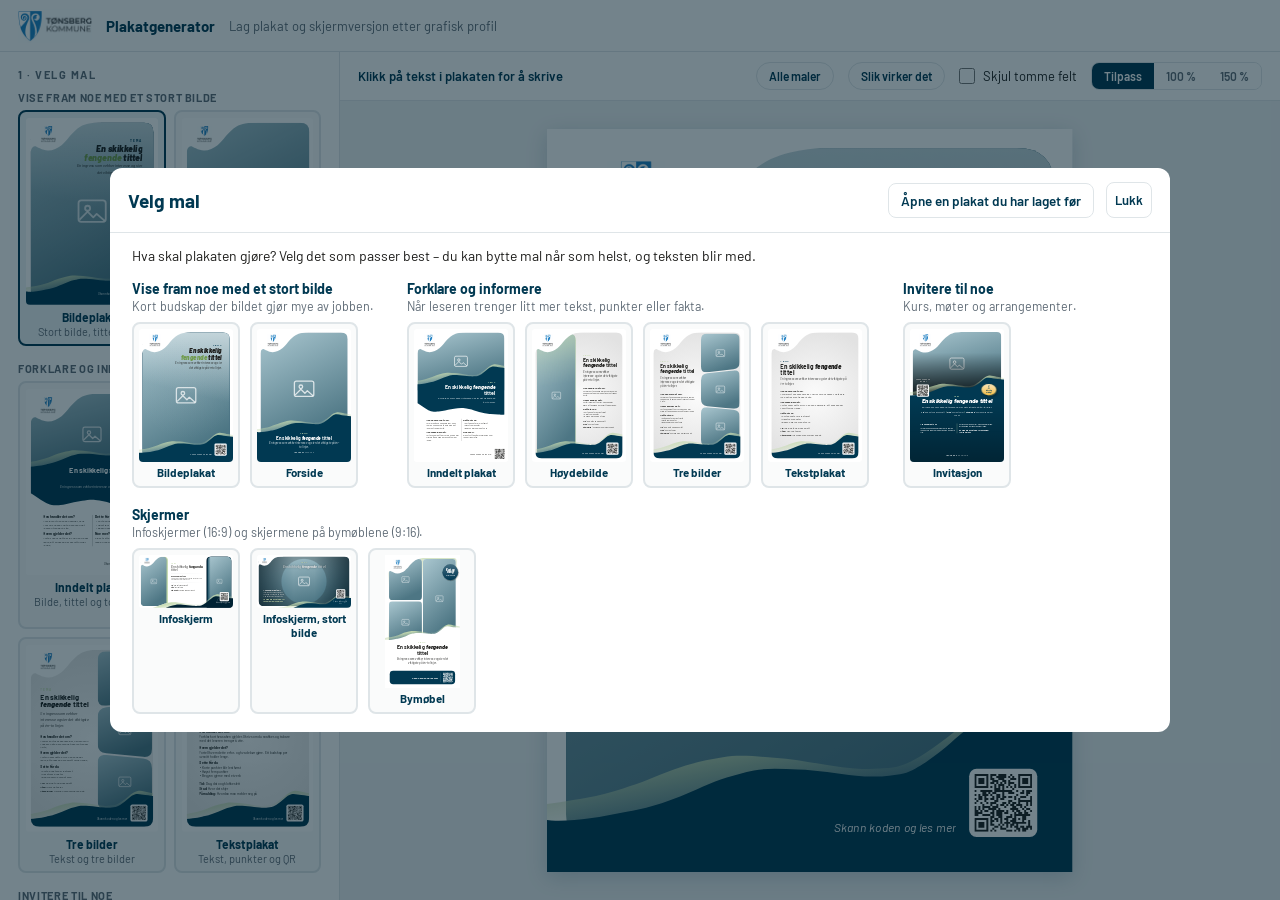
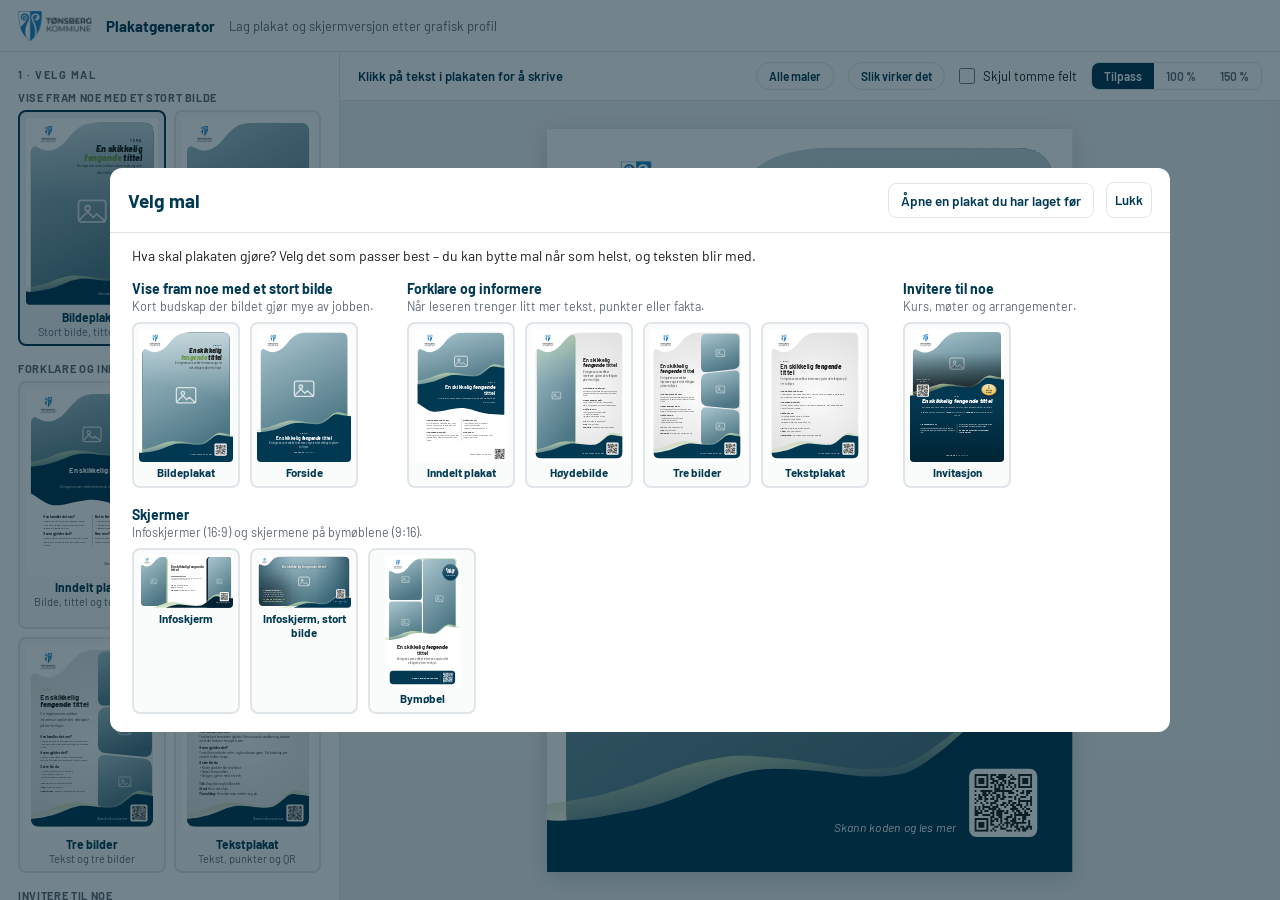
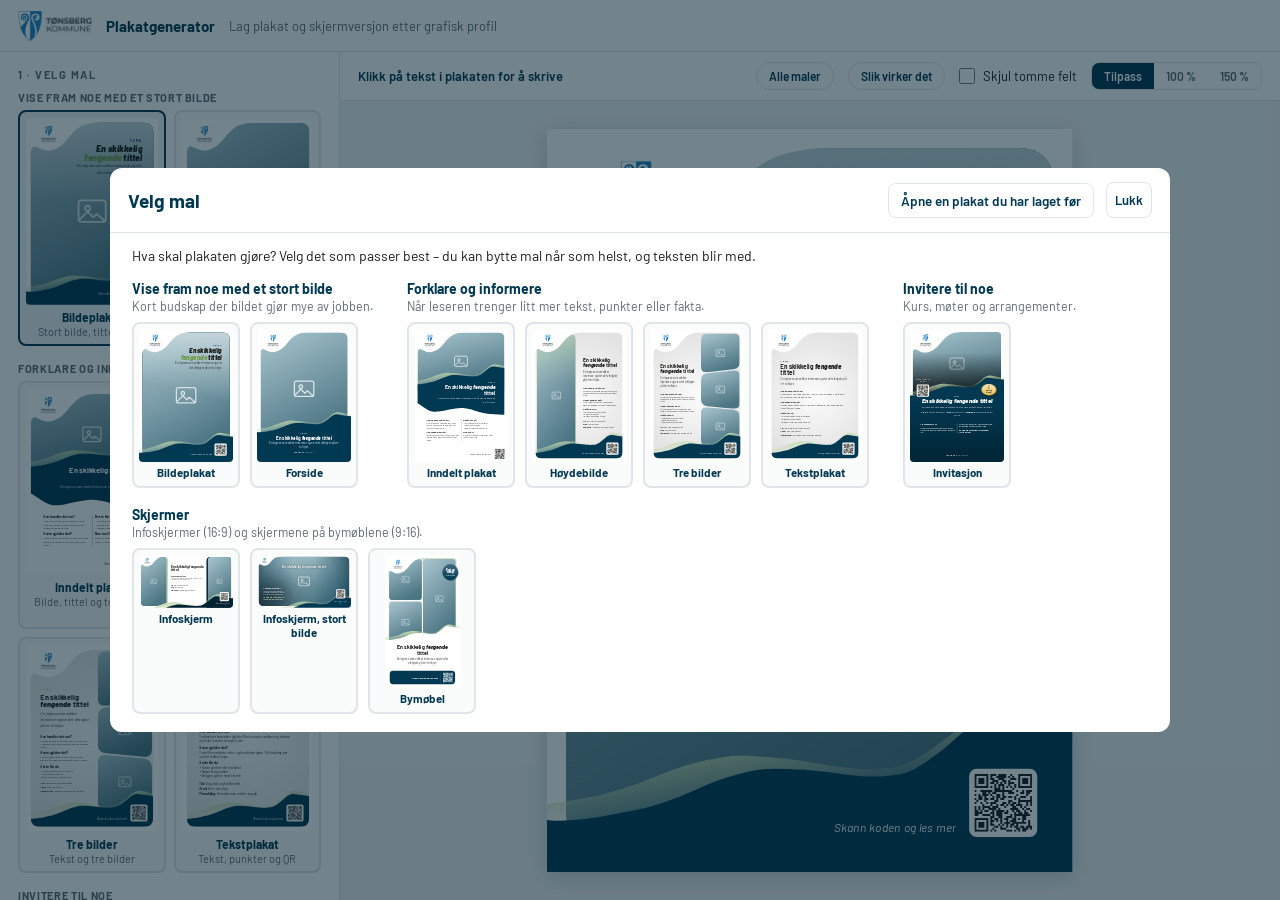
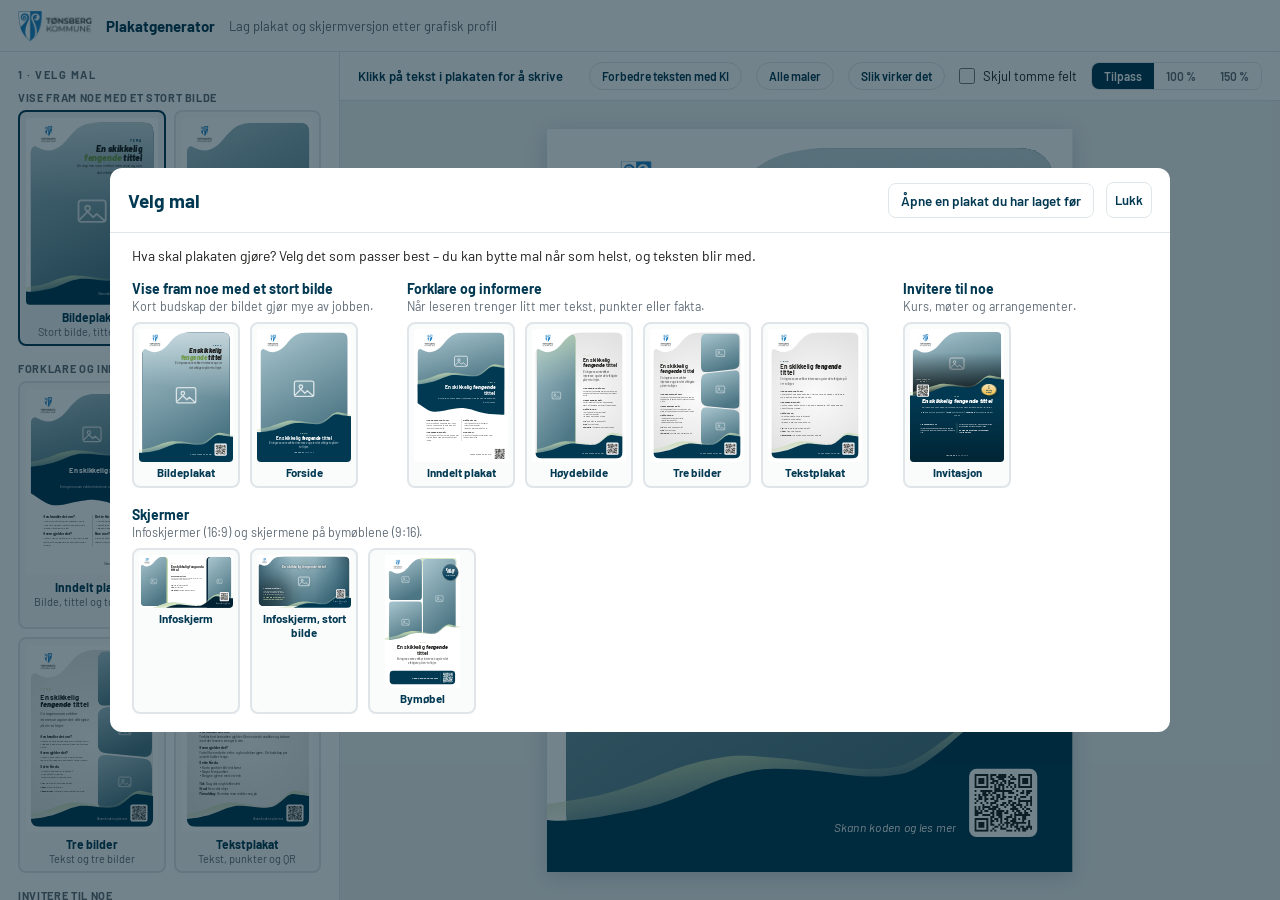
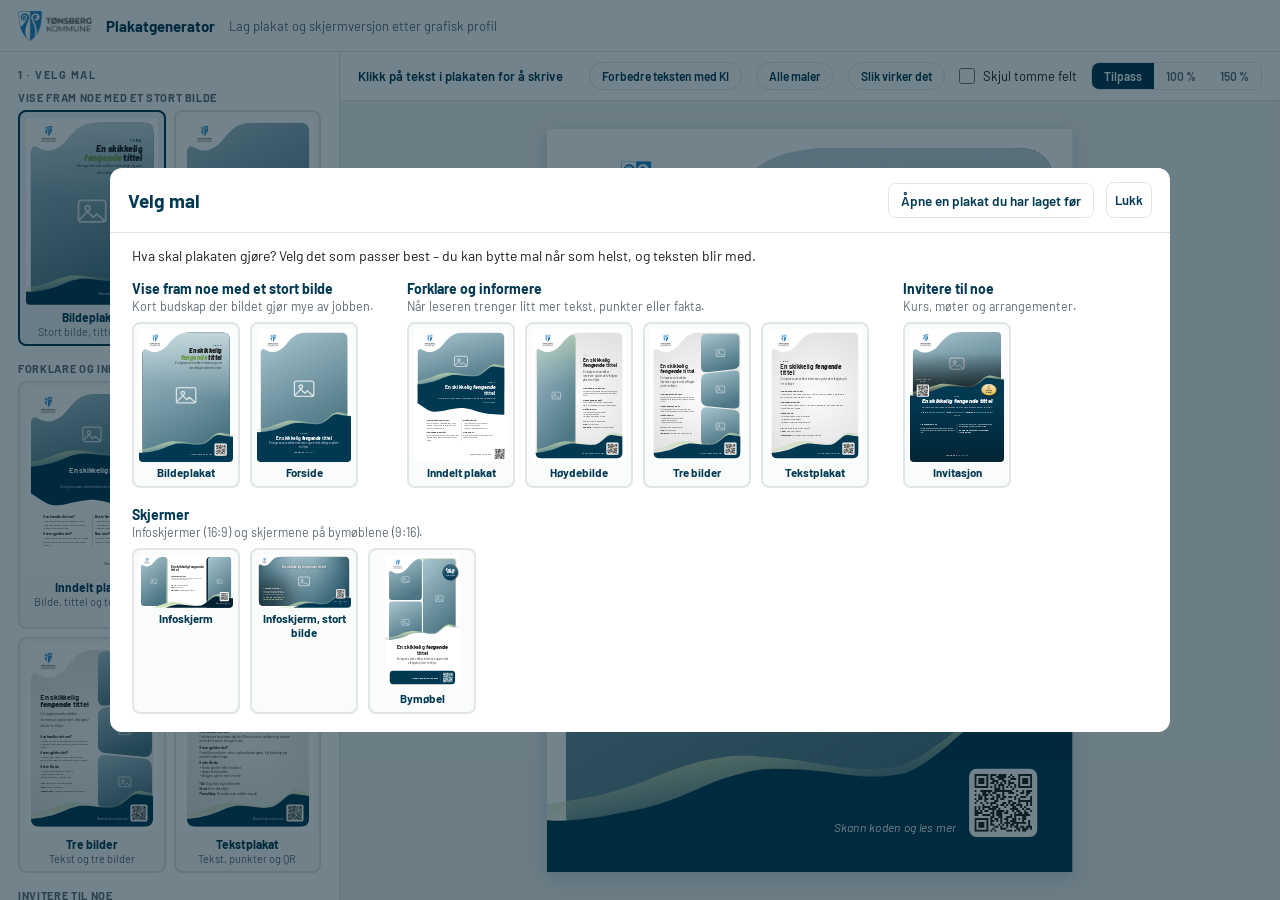
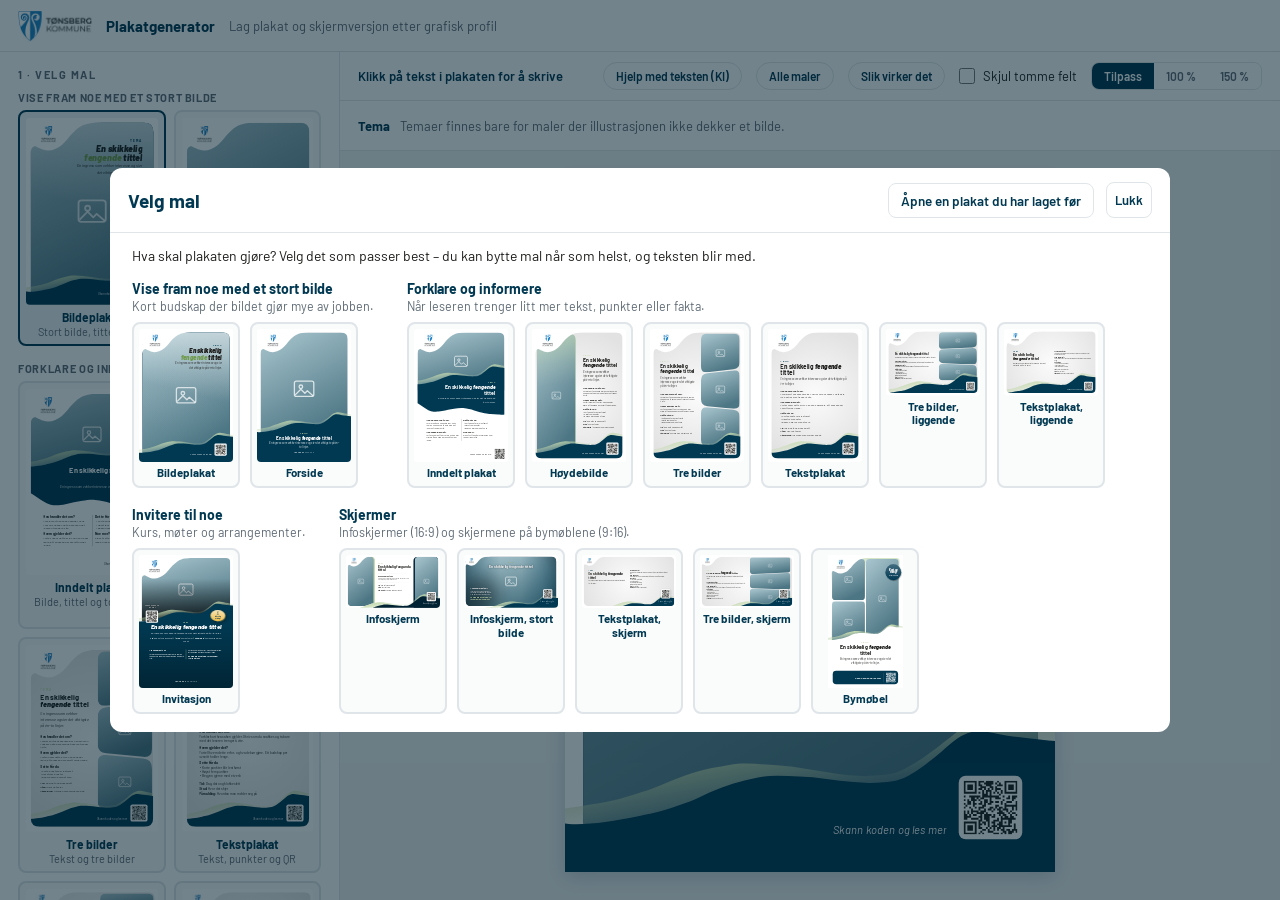
